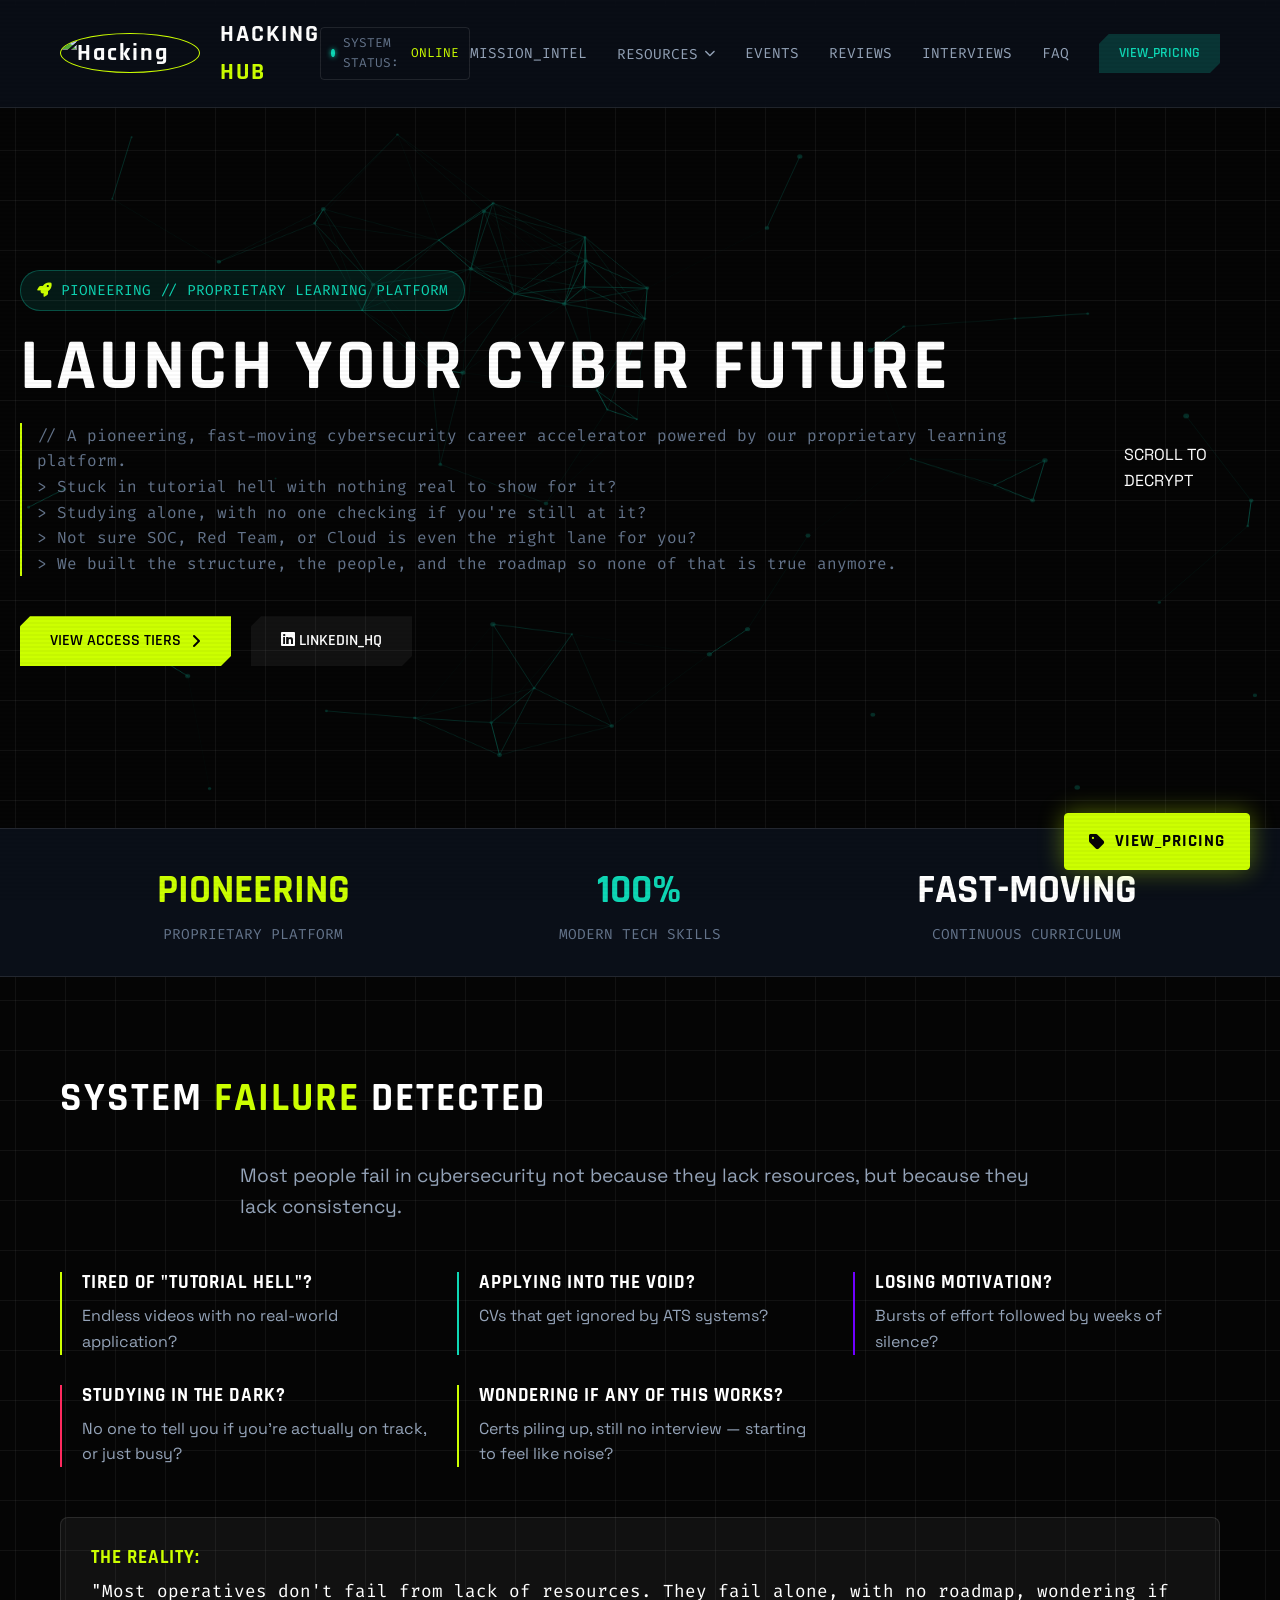
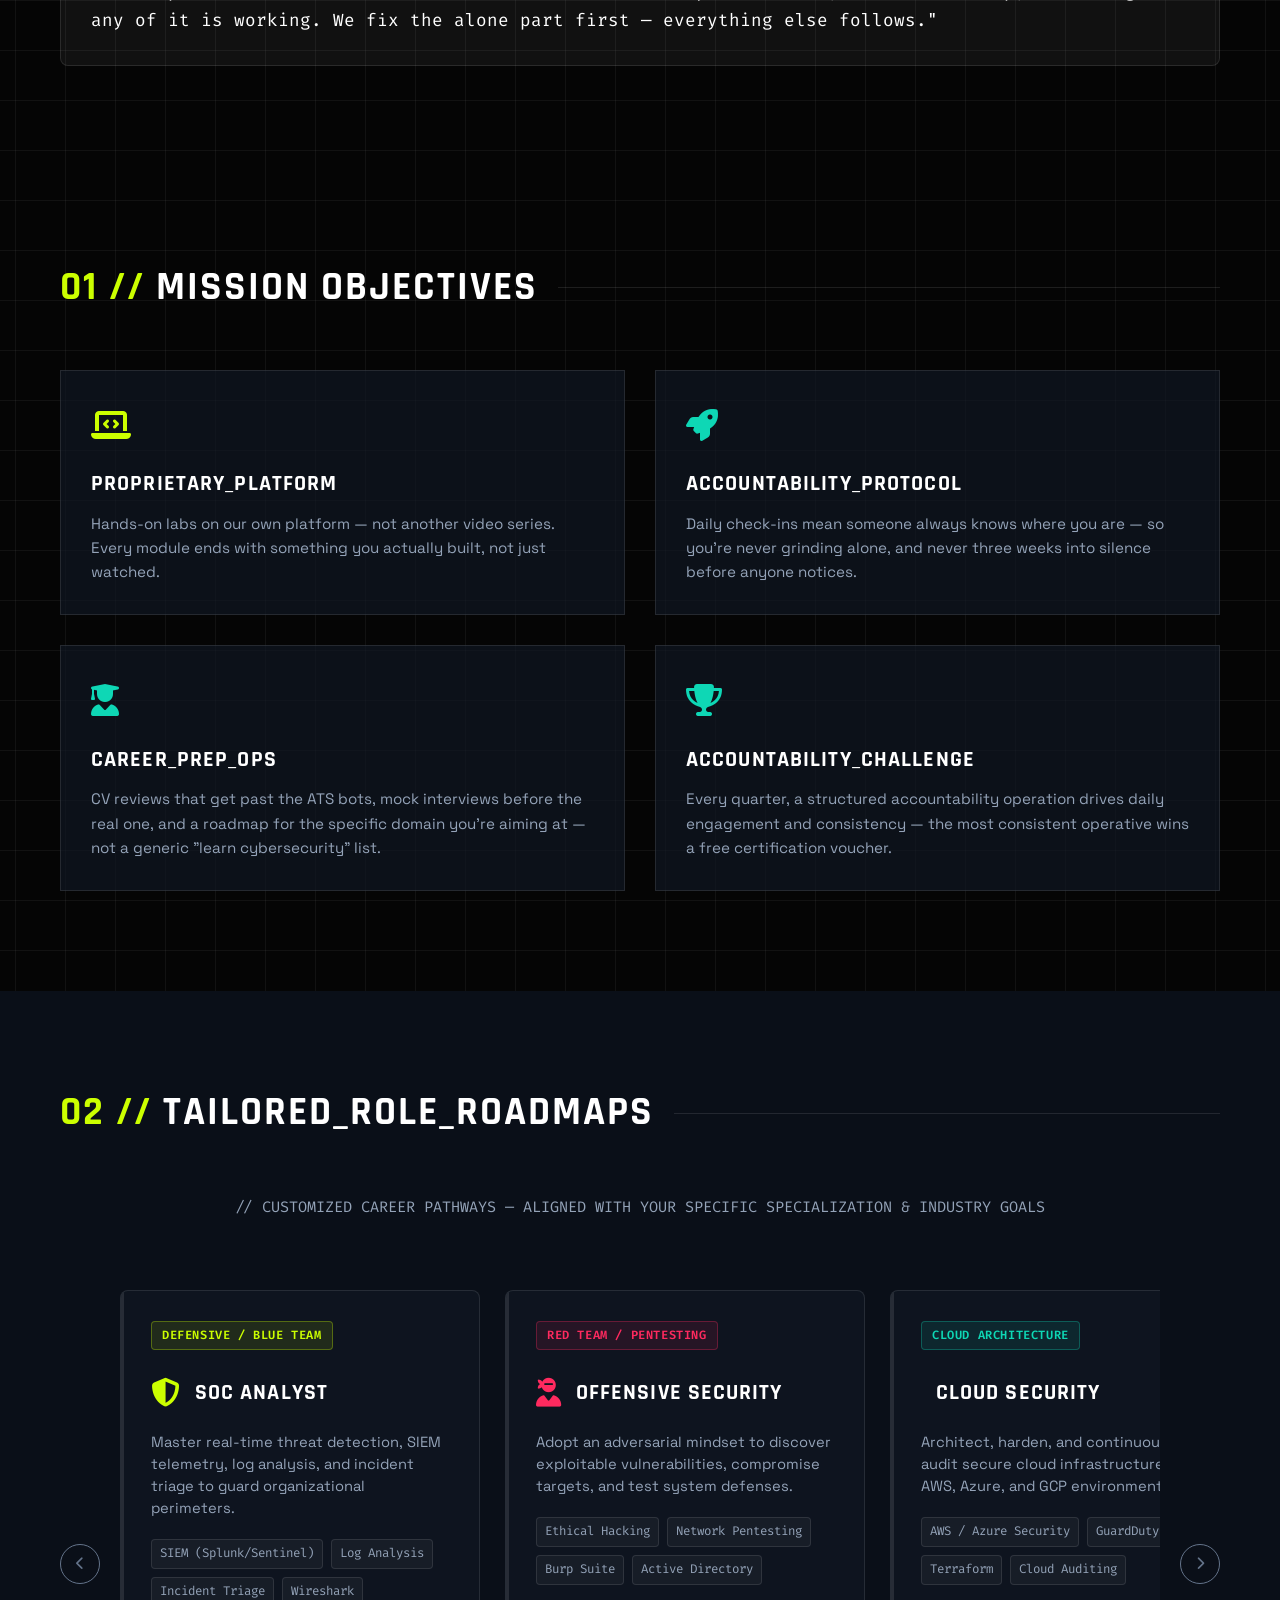
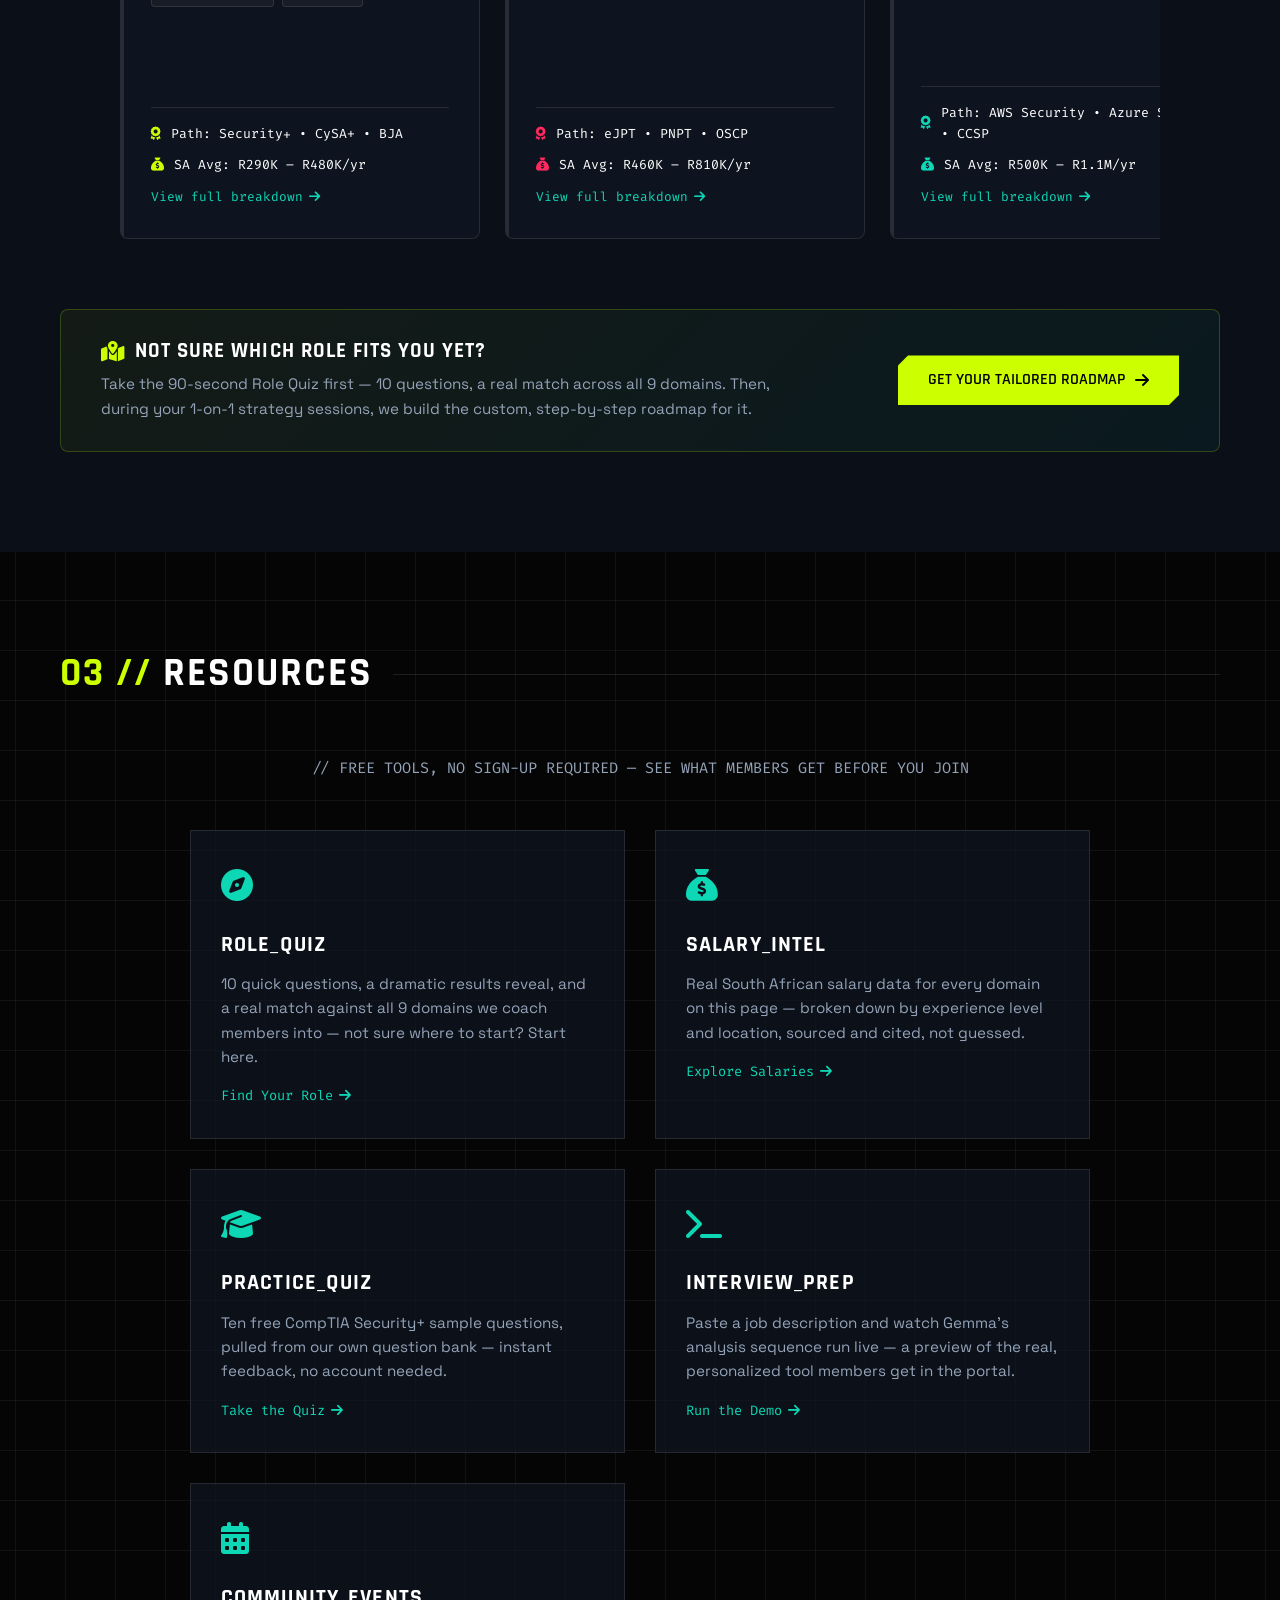
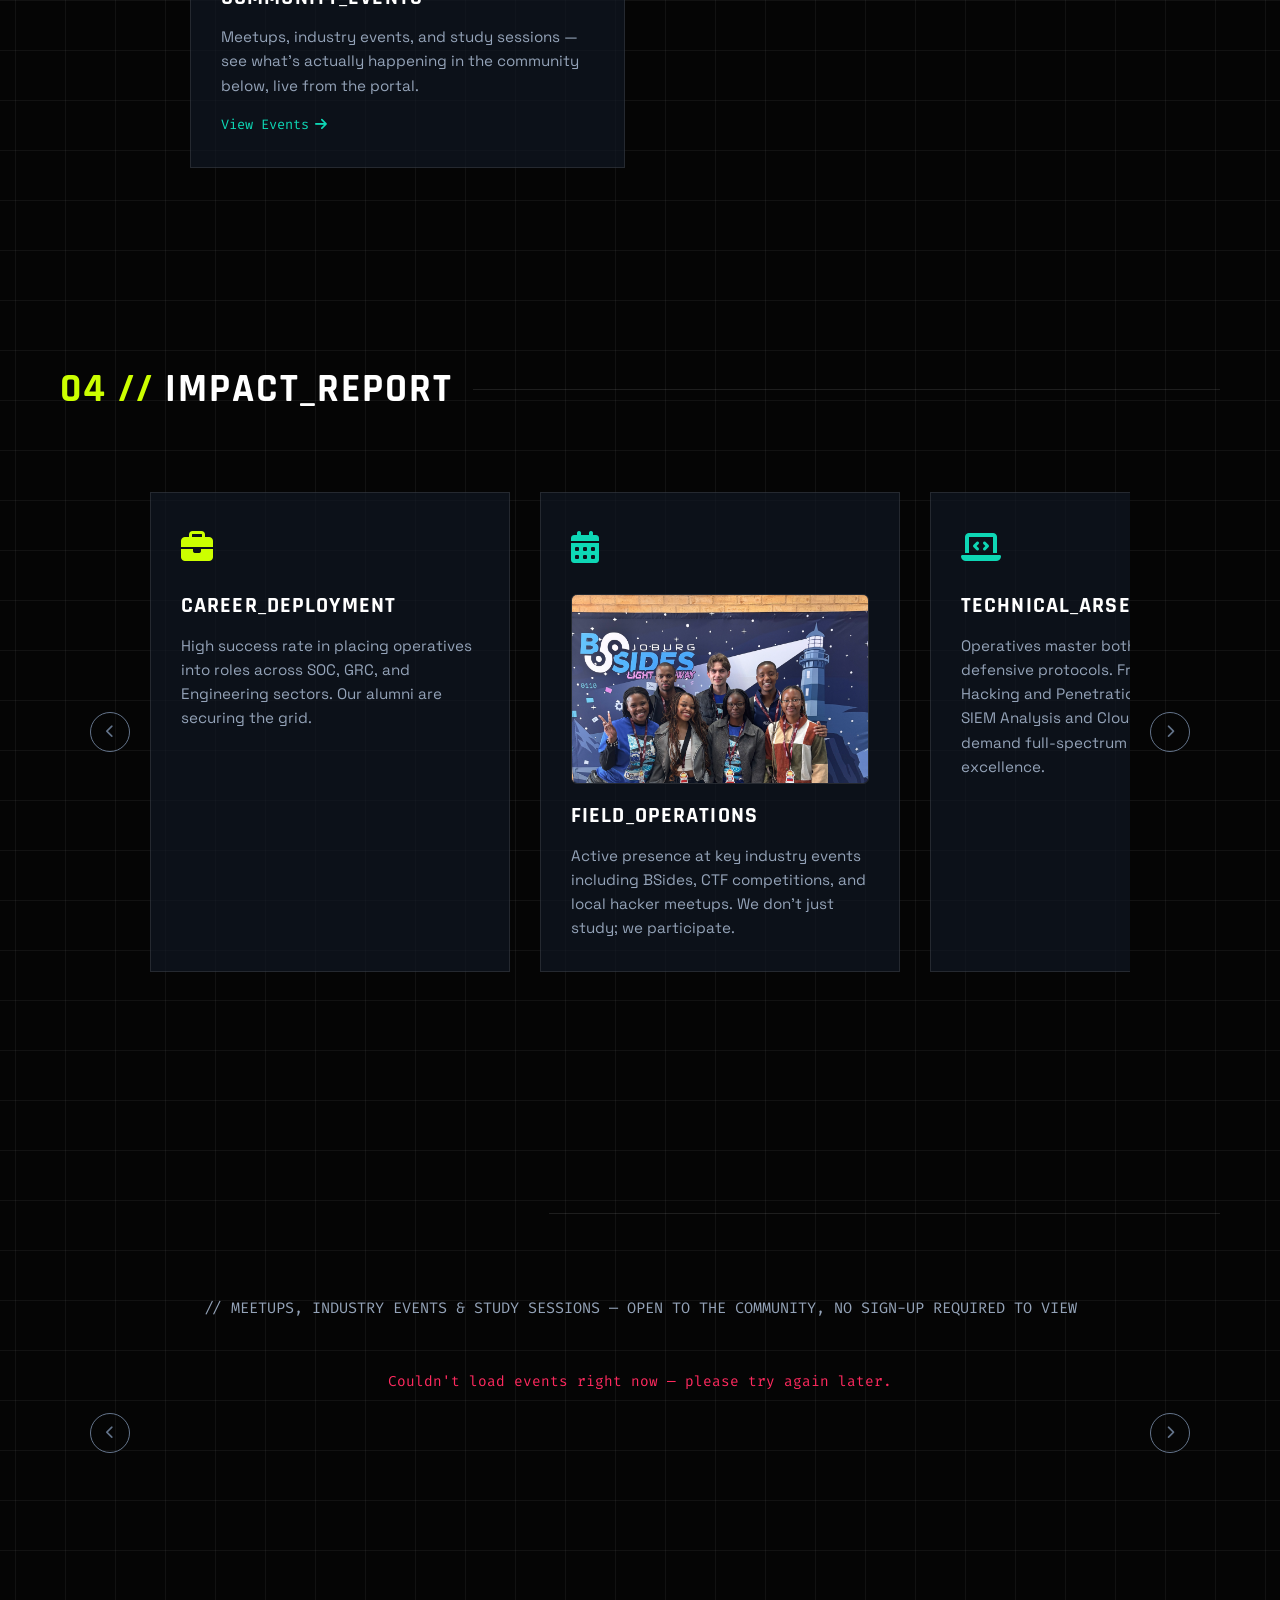
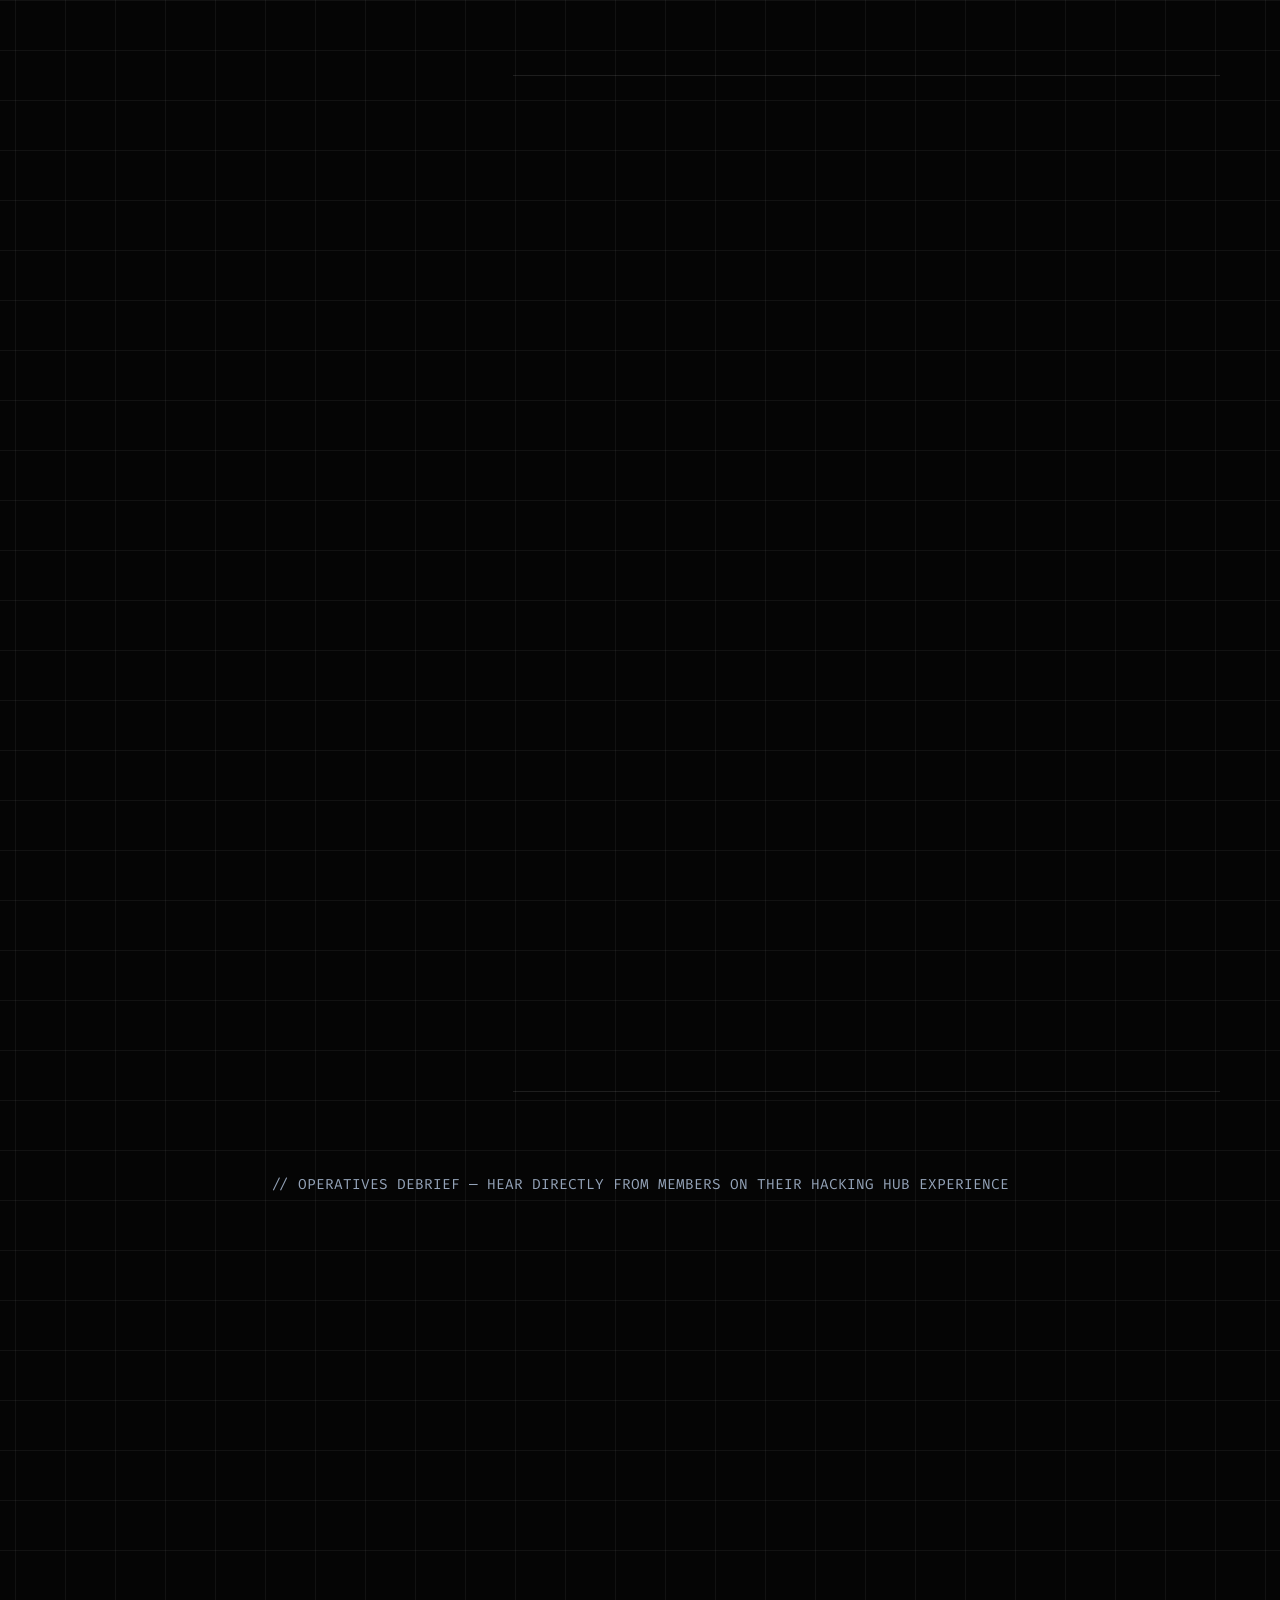
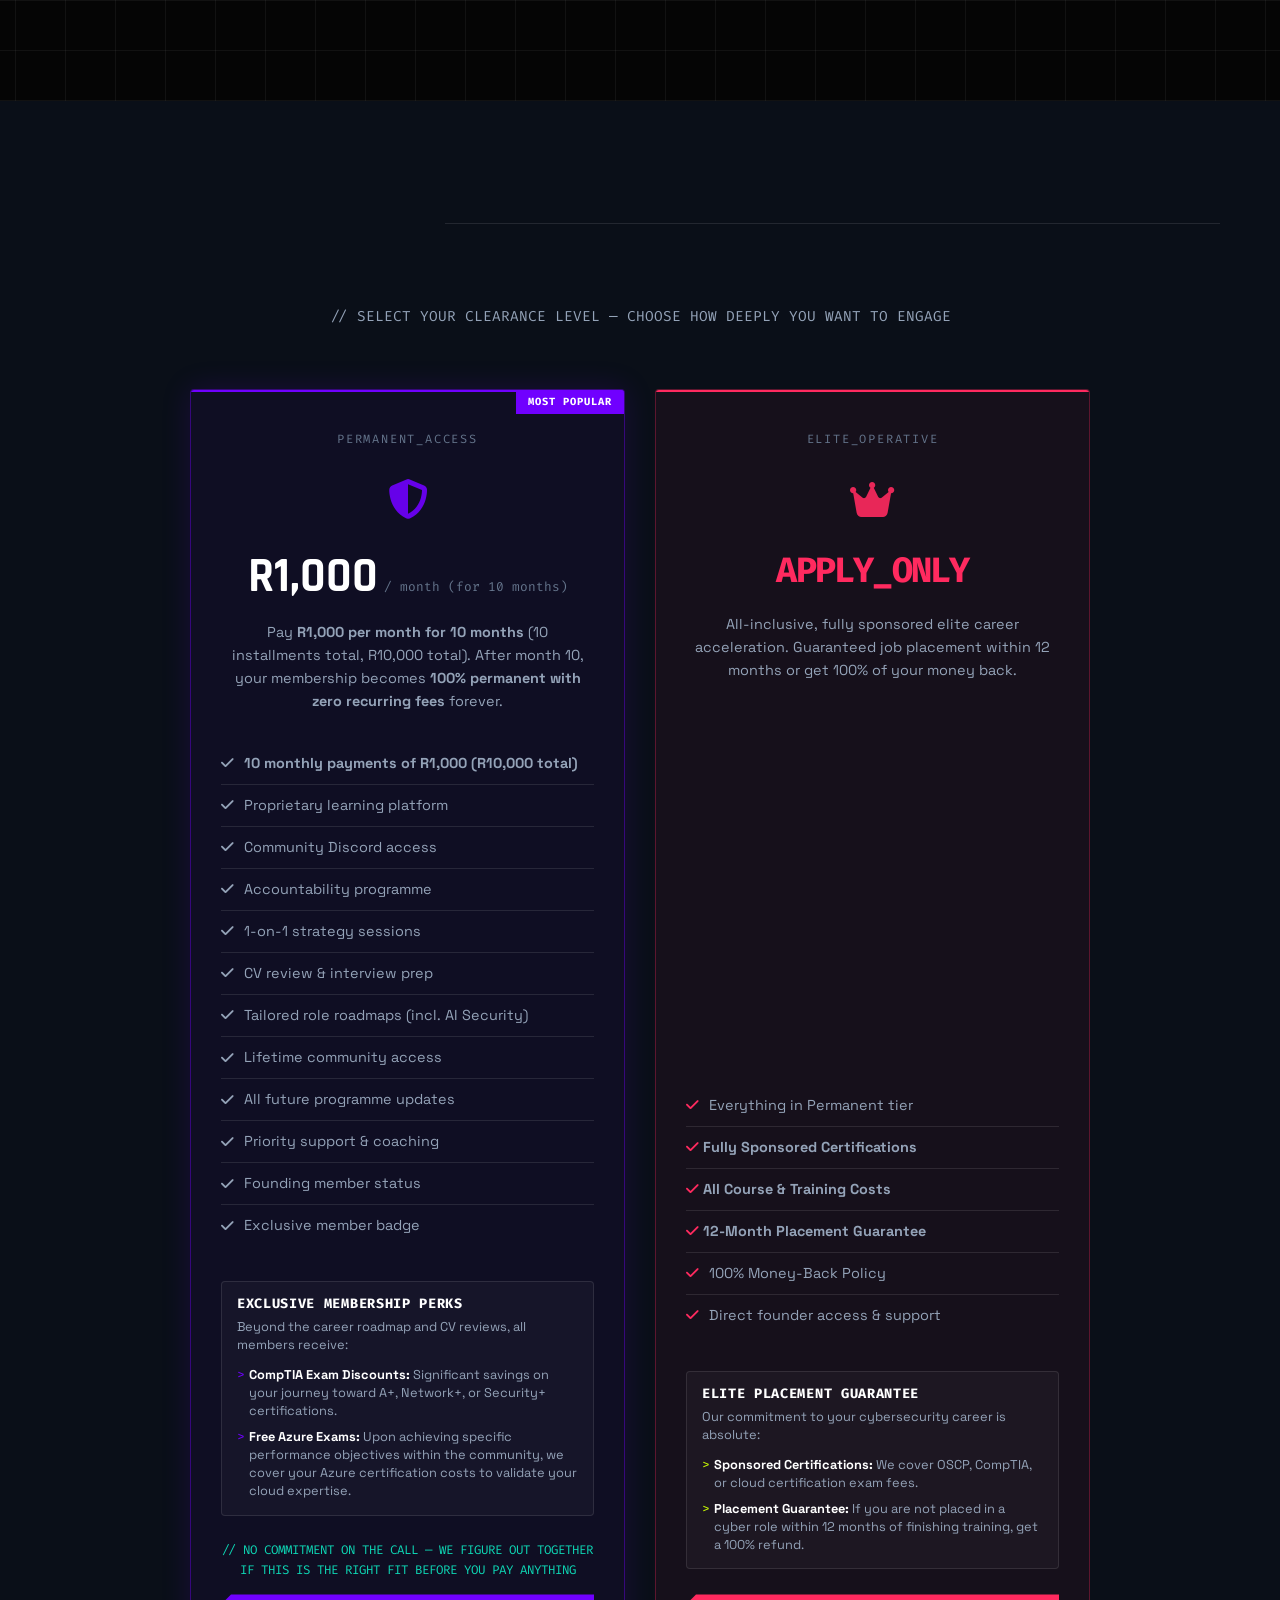
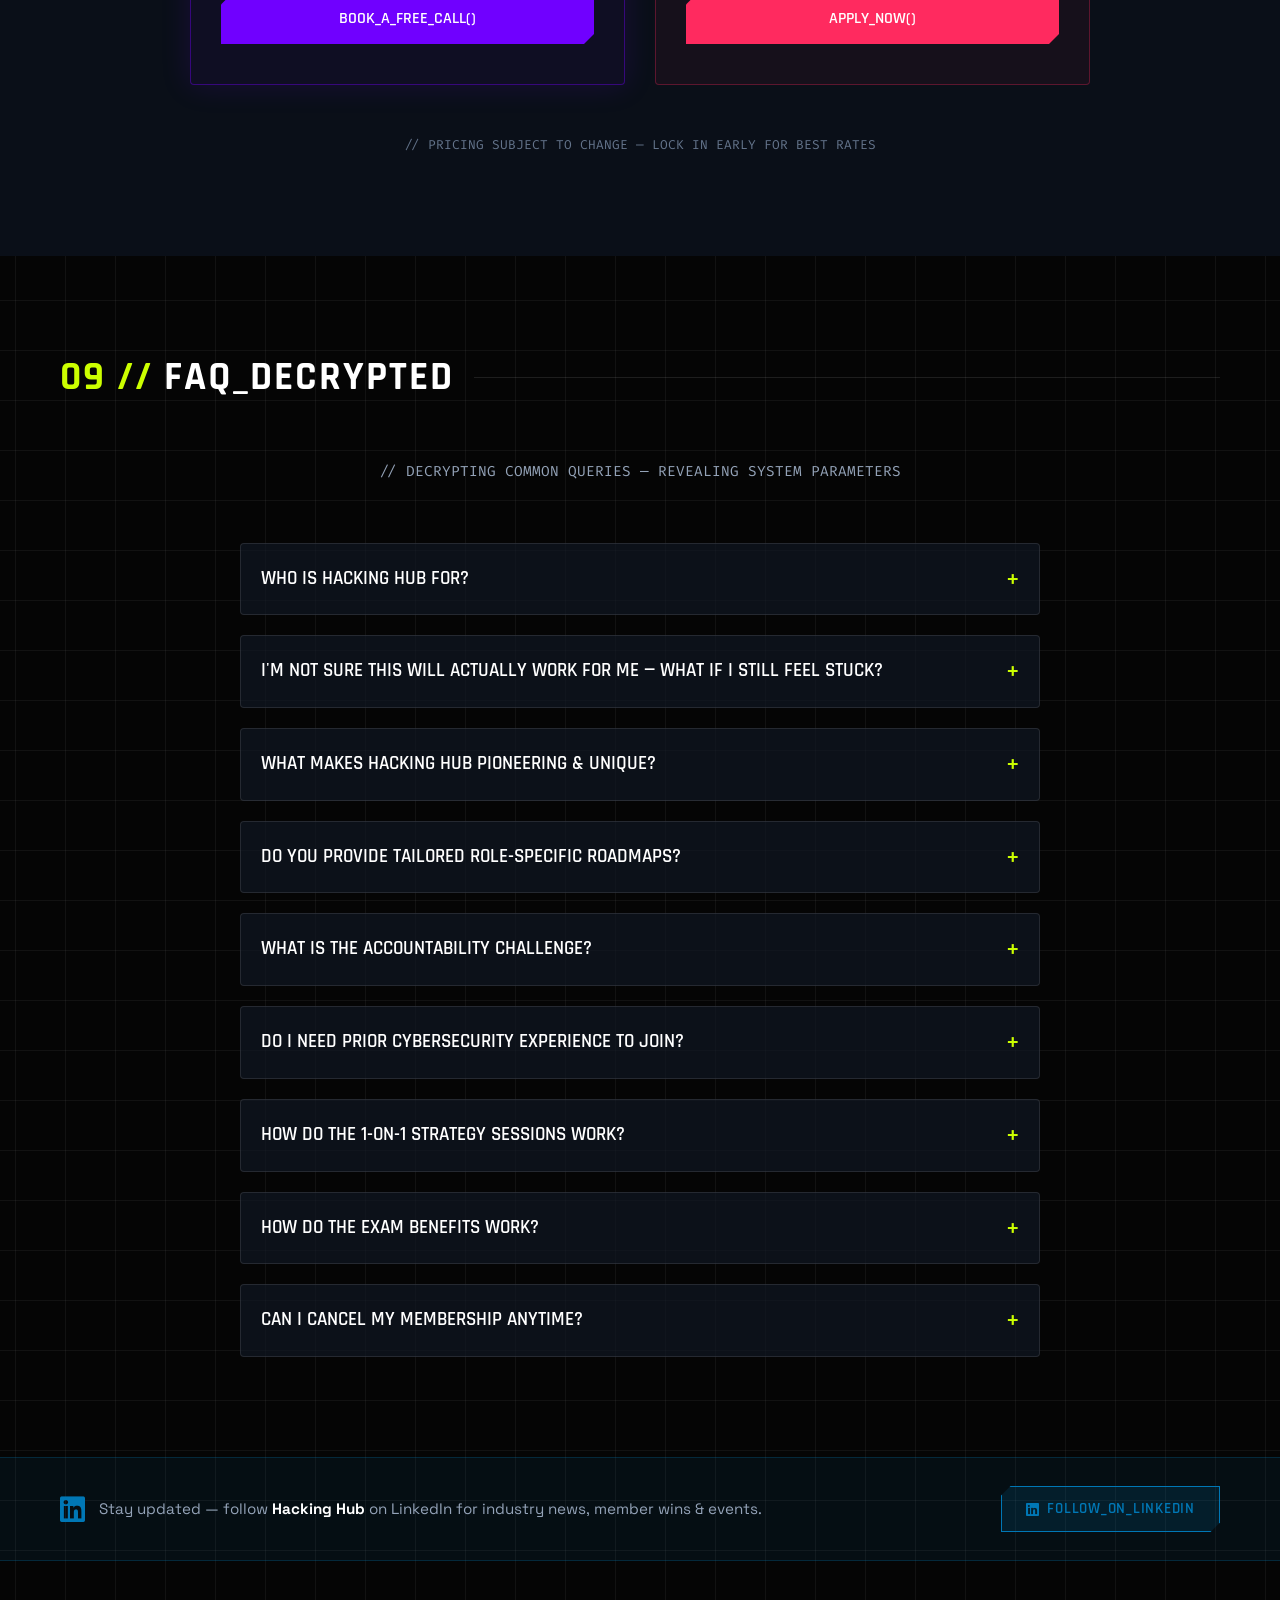
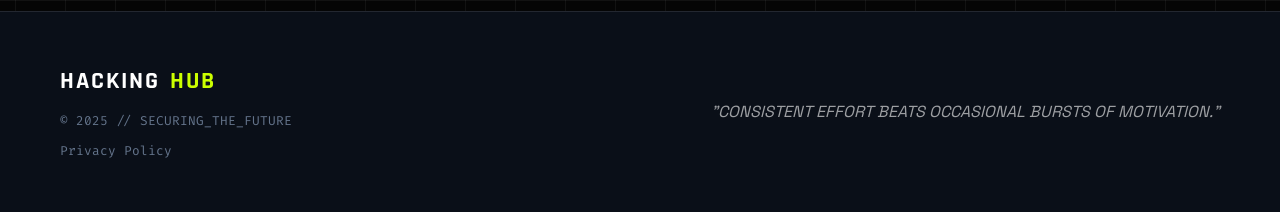
==== index.html @ a5461cf5 "fix: update calendar links to new scheduling platform" ====
<!DOCTYPE html>
<html lang="en">

<head>
    <!-- Google tag (gtag.js) -->
    <script async src="https://www.googletagmanager.com/gtag/js?id=G-WHNELJ2BH2"></script>
    <script>
        window.dataLayer = window.dataLayer || [];
        function gtag() { dataLayer.push(arguments); }
        gtag('js', new Date());

        gtag('config', 'G-WHNELJ2BH2');
    </script>
    <meta charset="UTF-8">
    <meta name="viewport" content="width=device-width, initial-scale=1.0, viewport-fit=cover">
    <title>Hacking Hub | Cyber Career Accelerator</title>

    <!-- PWA / installable app. These tags are hand-repeated per page like the
         rest of each <head> (only the nav/footer are templated). -->
    <link rel="manifest" href="/manifest.webmanifest">
    <meta name="theme-color" content="#0a0f18">
    <meta name="color-scheme" content="dark">
    <link rel="icon" type="image/png" sizes="192x192" href="/images/icon-192.png">
    <link rel="apple-touch-icon" href="/images/apple-touch-icon.png">
    <meta name="apple-mobile-web-app-capable" content="yes">
    <meta name="mobile-web-app-capable" content="yes">
    <meta name="apple-mobile-web-app-status-bar-style" content="black-translucent">
    <meta name="apple-mobile-web-app-title" content="Hacking Hub">
    <script src="pwa.js" defer></script>
    <meta name="description" content="A South African cybersecurity career accelerator — coach-built roadmaps, real salary data, hands-on prep, and a community, to help you land your first role in security.">
    <meta property="og:type" content="website">
    <meta property="og:url" content="https://hackinghub.co.za/">
    <meta property="og:title" content="Hacking Hub | Cyber Career Accelerator">
    <meta property="og:description" content="A South African cybersecurity career accelerator — coach-built roadmaps, real salary data, hands-on prep, and a community, to help you land your first role in security.">
    <meta property="og:image" content="https://hackinghub.co.za/images/hacking-hub-logo.png">
    <meta name="twitter:card" content="summary">
    <meta name="twitter:title" content="Hacking Hub | Cyber Career Accelerator">
    <meta name="twitter:description" content="A South African cybersecurity career accelerator — coach-built roadmaps, real salary data, hands-on prep, and a community, to help you land your first role in security.">
    <meta name="twitter:image" content="https://hackinghub.co.za/images/hacking-hub-logo.png">
    <link rel="stylesheet" href="styles.css">
    <!-- FontAwesome for Icons -->
    <link rel="stylesheet" href="https://cdnjs.cloudflare.com/ajax/libs/font-awesome/6.4.0/css/all.min.css">
    <!-- Google AdSense -->
    <script async src="https://pagead2.googlesyndication.com/pagead/js/adsbygoogle.js?client=ca-pub-1902501915462362"
     crossorigin="anonymous"></script>
</head>

<body>

    <!-- Navigation -->
    <nav class="cyber-nav" id="site-nav"></nav>
    <script src="partials.js"></script>
    <script>renderNav('index');</script>

    <!-- Hero Section -->
    <header class="hero">
        <canvas id="network-canvas"></canvas>
        <div class="container hero-content">
            <div class="hero-badge">
                <i class="fa-solid fa-rocket text-lime"></i> PIONEERING // PROPRIETARY LEARNING PLATFORM
            </div>
            <h1 class="glitch-text" data-text="LAUNCH YOUR CYBER FUTURE">LAUNCH YOUR <br><span class="text-lime">CYBER
                    FUTURE</span></h1>
            <p class="hero-sub">
                // A pioneering, fast-moving cybersecurity career accelerator powered by our proprietary learning platform.
                <br>
                > Stuck in tutorial hell with nothing real to show for it?
                <br>
                > Studying alone, with no one checking if you're still at it?
                <br>
                > Not sure SOC, Red Team, or Cloud is even the right lane for you?
                <br>
                > We built the structure, the people, and the roadmap so none of that is true anymore.
            </p>
            <div class="hero-actions">
                <a href="#pricing" class="btn btn-primary">
                    <span class="btn-content">VIEW ACCESS TIERS</span>
                    <i class="fa-solid fa-angle-right"></i>
                </a>
                <a href="https://www.linkedin.com/company/hacking-hub/?viewAsMember=true" class="btn btn-outline">
                    <span class="btn-content"><i class="fa-brands fa-linkedin"></i> LINKEDIN_HQ</span>
                </a>
            </div>
        </div>
        <div class="scroll-indicator">
            SCROLL TO DECRYPT
            <div class="line"></div>
        </div>
    </header>

    <!-- About / Stats Bar -->
    <div class="stats-bar">
        <div class="container stats-grid">
            <div class="stat-item">
                <div class="stat-value text-lime">PIONEERING</div>
                <div class="stat-label">PROPRIETARY PLATFORM</div>
            </div>
            <div class="stat-item">
                <div class="stat-value text-cyan">100%</div>
                <div class="stat-label">MODERN TECH SKILLS</div>
            </div>
            <div class="stat-item">
                <div class="stat-value text-purple">FAST-MOVING</div>
                <div class="stat-label">CONTINUOUS CURRICULUM</div>
            </div>
        </div>
    </div>

    </div>

    <!-- Problem/Agitation Section -->
    <section class="section">
        <div class="container text-center">
            <h2 class="section-title" style="margin-bottom: 40px;">SYSTEM <span class="text-lime">FAILURE</span>
                DETECTED</h2>
            <p style="font-size: 1.2rem; max-width: 800px; margin: 0 auto 50px; color: var(--text-secondary);">
                Most people fail in cybersecurity not because they lack resources, but because they lack <span
                    class="text-white">consistency</span>.
            </p>

            <div
                style="display: grid; grid-template-columns: repeat(auto-fit, minmax(min(100%, 300px), 1fr)); gap: 30px; margin-bottom: 50px; text-align: left;">
                <div style="border-left: 2px solid var(--cyber-lime); padding-left: 20px;">
                    <h3 class="text-white" style="font-size: 1.2rem; margin-bottom: 10px;">TIRED OF "TUTORIAL HELL"?
                    </h3>
                    <p style="color: var(--text-secondary);">Endless videos with no real-world application?</p>
                </div>
                <div style="border-left: 2px solid var(--cyber-cyan); padding-left: 20px;">
                    <h3 class="text-white" style="font-size: 1.2rem; margin-bottom: 10px;">APPLYING INTO THE VOID?</h3>
                    <p style="color: var(--text-secondary);">CVs that get ignored by ATS systems?</p>
                </div>
                <div style="border-left: 2px solid var(--cyber-purple); padding-left: 20px;">
                    <h3 class="text-white" style="font-size: 1.2rem; margin-bottom: 10px;">LOSING MOTIVATION?</h3>
                    <p style="color: var(--text-secondary);">Bursts of effort followed by weeks of silence?</p>
                </div>
                <div style="border-left: 2px solid var(--cyber-red); padding-left: 20px;">
                    <h3 class="text-white" style="font-size: 1.2rem; margin-bottom: 10px;">STUDYING IN THE DARK?</h3>
                    <p style="color: var(--text-secondary);">No one to tell you if you're actually on track, or just busy?</p>
                </div>
                <div style="border-left: 2px solid var(--cyber-lime); padding-left: 20px;">
                    <h3 class="text-white" style="font-size: 1.2rem; margin-bottom: 10px;">WONDERING IF ANY OF THIS WORKS?</h3>
                    <p style="color: var(--text-secondary);">Certs piling up, still no interview &mdash; starting to feel like noise?</p>
                </div>
            </div>

            <div
                style="border: 1px solid var(--border-color); padding: 30px; background: rgba(255, 255, 255, 0.05); border-radius: 8px; display: inline-block;">
                <h3 style="margin-bottom: 10px; color: var(--cyber-lime);">THE REALITY:</h3>
                <p style="font-size: 1.1rem; font-family: 'Fira Code', monospace; color: var(--text-primary);">"Most
                    operatives don't fail from lack of resources. They fail alone, with no roadmap, wondering if any
                    of it is working. We fix the alone part first &mdash; everything else follows."</p>
            </div>
        </div>
    </section>


    <!-- Mission Grid -->
    <section id="mission" class="section">
        <div class="container">
            <div class="section-header">
                <h2 class="section-title"><span class="text-lime">01 //</span> MISSION OBJECTIVES</h2>
                <div class="section-line"></div>
            </div>

            <div class="mission-grid">
                <!-- Card 1 -->
                <div class="cyber-card">
                    <div class="card-icon">
                        <i class="fa-solid fa-laptop-code text-lime"></i>
                    </div>
                    <h3>PROPRIETARY_PLATFORM</h3>
                    <p>Hands-on labs on our own platform &mdash; not another video series. Every module ends with something you actually built, not just watched.</p>
                </div>

                <!-- Card 2 -->
                <div class="cyber-card">
                    <div class="card-icon">
                        <i class="fa-solid fa-rocket"></i>
                    </div>
                    <h3>ACCOUNTABILITY_PROTOCOL</h3>
                    <p>Daily check-ins mean someone always knows where you are &mdash; so you're never grinding alone, and never three weeks into silence before anyone notices.</p>
                </div>

                <!-- Card 3 -->
                <div class="cyber-card">
                    <div class="card-icon">
                        <i class="fa-solid fa-user-graduate"></i>
                    </div>
                    <h3>CAREER_PREP_OPS</h3>
                    <p>CV reviews that get past the ATS bots, mock interviews before the real one, and a roadmap for the specific domain you're aiming at &mdash; not a generic "learn cybersecurity" list.</p>
                </div>

                <!-- Card 4 -->
                <div class="cyber-card">
                    <div class="card-icon">
                        <i class="fa-solid fa-trophy"></i>
                    </div>
                    <h3>ACCOUNTABILITY_CHALLENGE</h3>
                    <p>Every quarter, a structured accountability operation drives daily engagement and consistency — the most consistent operative wins a free certification voucher.</p>
                </div>
            </div>
        </div>
    </section>

    <!-- Tailored Role Roadmaps Section -->
    <section id="roadmaps" class="section section-dark">
        <div class="container">
            <div class="section-header">
                <h2 class="section-title"><span class="text-lime">02 //</span> TAILORED_ROLE_ROADMAPS</h2>
                <div class="section-line"></div>
            </div>

            <p style="color: var(--text-secondary); font-family: 'Fira Code', monospace; font-size: 0.95rem; margin-bottom: 50px; text-align: center;">
                // CUSTOMIZED CAREER PATHWAYS — ALIGNED WITH YOUR SPECIFIC SPECIALIZATION &amp; INDUSTRY GOALS
            </p>

            <div class="roadmap-carousel-wrapper">
                <button class="carousel-btn prev-btn" id="prev-roadmap"><i class="fa-solid fa-chevron-left"></i></button>

                <div class="roadmap-carousel" id="roadmap-carousel">
                    <!-- 1. SOC Analyst -->
                    <div class="roadmap-card hover-glow">
                        <div class="roadmap-badge badge-lime">DEFENSIVE / BLUE TEAM</div>
                        <div class="roadmap-header">
                            <div class="roadmap-icon text-lime"><i class="fa-solid fa-shield-halved"></i></div>
                            <h3 class="roadmap-title">SOC ANALYST</h3>
                        </div>
                        <p class="roadmap-desc">Master real-time threat detection, SIEM telemetry, log analysis, and incident triage to guard organizational perimeters.</p>
                        <div class="roadmap-tags">
                            <span class="tag">SIEM (Splunk/Sentinel)</span>
                            <span class="tag">Log Analysis</span>
                            <span class="tag">Incident Triage</span>
                            <span class="tag">Wireshark</span>
                        </div>
                        <div class="roadmap-cert">
                            <i class="fa-solid fa-award text-lime"></i> <span>Path: Security+ &bull; CySA+ &bull; BJA</span>
                        </div>
                        <div class="roadmap-salary">
                            <i class="fa-solid fa-sack-dollar text-lime"></i> <span>SA Avg: R290K &ndash; R480K/yr</span>
                        </div>
                        <a href="salaries.html?role=soc-analyst" class="roadmap-salary-link">View full breakdown <i class="fa-solid fa-arrow-right"></i></a>
                    </div>

                    <!-- 2. Offensive Security -->
                    <div class="roadmap-card hover-glow">
                        <div class="roadmap-badge badge-red">RED TEAM / PENTESTING</div>
                        <div class="roadmap-header">
                            <div class="roadmap-icon text-red"><i class="fa-solid fa-user-ninja"></i></div>
                            <h3 class="roadmap-title">OFFENSIVE SECURITY</h3>
                        </div>
                        <p class="roadmap-desc">Adopt an adversarial mindset to discover exploitable vulnerabilities, compromise targets, and test system defenses.</p>
                        <div class="roadmap-tags">
                            <span class="tag">Ethical Hacking</span>
                            <span class="tag">Network Pentesting</span>
                            <span class="tag">Burp Suite</span>
                            <span class="tag">Active Directory</span>
                        </div>
                        <div class="roadmap-cert">
                            <i class="fa-solid fa-award text-red"></i> <span>Path: eJPT &bull; PNPT &bull; OSCP</span>
                        </div>
                        <div class="roadmap-salary">
                            <i class="fa-solid fa-sack-dollar text-red"></i> <span>SA Avg: R460K &ndash; R810K/yr</span>
                        </div>
                        <a href="salaries.html?role=offensive-security" class="roadmap-salary-link">View full breakdown <i class="fa-solid fa-arrow-right"></i></a>
                    </div>

                    <!-- 3. Cloud Security -->
                    <div class="roadmap-card hover-glow">
                        <div class="roadmap-badge badge-cyan">CLOUD ARCHITECTURE</div>
                        <div class="roadmap-header">
                            <div class="roadmap-icon text-cyan"><i class="fa-solid fa-cloud-shield"></i></div>
                            <h3 class="roadmap-title">CLOUD SECURITY</h3>
                        </div>
                        <p class="roadmap-desc">Architect, harden, and continuously audit secure cloud infrastructure across AWS, Azure, and GCP environments.</p>
                        <div class="roadmap-tags">
                            <span class="tag">AWS / Azure Security</span>
                            <span class="tag">GuardDuty</span>
                            <span class="tag">Terraform</span>
                            <span class="tag">Cloud Auditing</span>
                        </div>
                        <div class="roadmap-cert">
                            <i class="fa-solid fa-award text-cyan"></i> <span>Path: AWS Security &bull; Azure SC-100 &bull; CCSP</span>
                        </div>
                        <div class="roadmap-salary">
                            <i class="fa-solid fa-sack-dollar text-cyan"></i> <span>SA Avg: R500K &ndash; R1.1M/yr</span>
                        </div>
                        <a href="salaries.html?role=cloud-security" class="roadmap-salary-link">View full breakdown <i class="fa-solid fa-arrow-right"></i></a>
                    </div>

                    <!-- 4. DevSecOps -->
                    <div class="roadmap-card hover-glow">
                        <div class="roadmap-badge badge-lime">SECURITY AUTOMATION</div>
                        <div class="roadmap-header">
                            <div class="roadmap-icon text-lime"><i class="fa-solid fa-code-branch"></i></div>
                            <h3 class="roadmap-title">DEVSECOPS</h3>
                        </div>
                        <p class="roadmap-desc">Integrate automated security checks into CI/CD pipelines, container registries, and Infrastructure as Code.</p>
                        <div class="roadmap-tags">
                            <span class="tag">SAST / DAST Pipelines</span>
                            <span class="tag">Kubernetes Security</span>
                            <span class="tag">Docker</span>
                            <span class="tag">Trivy &amp; Vault</span>
                        </div>
                        <div class="roadmap-cert">
                            <i class="fa-solid fa-award text-lime"></i> <span>Path: CDP &bull; CKS &bull; AWS DevOps</span>
                        </div>
                        <div class="roadmap-salary">
                            <i class="fa-solid fa-sack-dollar text-lime"></i> <span>SA Avg: R630K &ndash; R1.1M/yr</span>
                        </div>
                        <a href="salaries.html?role=devsecops" class="roadmap-salary-link">View full breakdown <i class="fa-solid fa-arrow-right"></i></a>
                    </div>

                    <!-- 5. Digital Forensics -->
                    <div class="roadmap-card hover-glow">
                        <div class="roadmap-badge badge-purple">INCIDENT RESPONSE</div>
                        <div class="roadmap-header">
                            <div class="roadmap-icon text-purple"><i class="fa-solid fa-fingerprint"></i></div>
                            <h3 class="roadmap-title">DIGITAL FORENSICS (DFIR)</h3>
                        </div>
                        <p class="roadmap-desc">Uncover evidence, analyze volatile memory &amp; disk images, trace cyber crime artifacts, and contain critical breaches.</p>
                        <div class="roadmap-tags">
                            <span class="tag">Memory Forensics</span>
                            <span class="tag">Volatility</span>
                            <span class="tag">Disk Artifacts</span>
                            <span class="tag">Incident Handling</span>
                        </div>
                        <div class="roadmap-cert">
                            <i class="fa-solid fa-award text-purple"></i> <span>Path: GCFE &bull; GCFA &bull; eCDFP</span>
                        </div>
                        <div class="roadmap-salary">
                            <i class="fa-solid fa-sack-dollar text-purple"></i> <span>SA Avg: R500K &ndash; R790K/yr</span>
                        </div>
                        <a href="salaries.html?role=digital-forensics" class="roadmap-salary-link">View full breakdown <i class="fa-solid fa-arrow-right"></i></a>
                    </div>

                    <!-- 6. Application Security -->
                    <div class="roadmap-card hover-glow">
                        <div class="roadmap-badge badge-cyan">SECURE SOFTWARE</div>
                        <div class="roadmap-header">
                            <div class="roadmap-icon text-cyan"><i class="fa-solid fa-bug-slash"></i></div>
                            <h3 class="roadmap-title">APPLICATION SECURITY</h3>
                        </div>
                        <p class="roadmap-desc">Perform security code reviews, assess APIs for logic flaws, and eliminate OWASP vulnerabilities before deployment.</p>
                        <div class="roadmap-tags">
                            <span class="tag">OWASP Top 10</span>
                            <span class="tag">Code Audit</span>
                            <span class="tag">API Pentesting</span>
                            <span class="tag">Threat Modeling</span>
                        </div>
                        <div class="roadmap-cert">
                            <i class="fa-solid fa-award text-cyan"></i> <span>Path: OSWE &bull; eWPTX &bull; CASE</span>
                        </div>
                        <div class="roadmap-salary">
                            <i class="fa-solid fa-sack-dollar text-cyan"></i> <span>SA Avg: R420K &ndash; R740K/yr</span>
                        </div>
                        <a href="salaries.html?role=application-security" class="roadmap-salary-link">View full breakdown <i class="fa-solid fa-arrow-right"></i></a>
                    </div>

                    <!-- 7. IAM (Identity & Access Management) -->
                    <div class="roadmap-card hover-glow">
                        <div class="roadmap-badge badge-purple">IDENTITY &amp; ZERO TRUST</div>
                        <div class="roadmap-header">
                            <div class="roadmap-icon text-purple"><i class="fa-solid fa-id-card-clip"></i></div>
                            <h3 class="roadmap-title">IAM (IDENTITY &amp; ACCESS)</h3>
                        </div>
                        <p class="roadmap-desc">Engineer robust authentication structures, Privileged Access Management (PAM), and SSO following Zero Trust principles.</p>
                        <div class="roadmap-tags">
                            <span class="tag">Entra ID / AD</span>
                            <span class="tag">PAM (CyberArk)</span>
                            <span class="tag">OAuth 2.0 / SAML</span>
                            <span class="tag">Zero Trust</span>
                        </div>
                        <div class="roadmap-cert">
                            <i class="fa-solid fa-award text-purple"></i> <span>Path: SC-300 &bull; Identity Architect &bull; CIMP</span>
                        </div>
                        <div class="roadmap-salary">
                            <i class="fa-solid fa-sack-dollar text-purple"></i> <span>SA Avg: R470K &ndash; R780K/yr</span>
                        </div>
                        <a href="salaries.html?role=iam" class="roadmap-salary-link">View full breakdown <i class="fa-solid fa-arrow-right"></i></a>
                    </div>

                    <!-- 8. AI Security Engineer -->
                    <div class="roadmap-card hover-glow">
                        <div class="roadmap-badge badge-lime">PIONEERING / AI SECURITY</div>
                        <div class="roadmap-header">
                            <div class="roadmap-icon text-lime"><i class="fa-solid fa-brain"></i></div>
                            <h3 class="roadmap-title">AI SECURITY ENGINEER</h3>
                        </div>
                        <p class="roadmap-desc">Pioneer LLM vulnerability assessments, AI red teaming, prompt injection defense, model alignment, and secure AI pipeline architecture.</p>
                        <div class="roadmap-tags">
                            <span class="tag">OWASP LLM Top 10</span>
                            <span class="tag">AI Red Teaming</span>
                            <span class="tag">Prompt Injection Defense</span>
                            <span class="tag">Model Hardening</span>
                        </div>
                        <div class="roadmap-cert">
                            <i class="fa-solid fa-award text-lime"></i> <span>Path: CAPE &bull; AI Security Specialist &bull; CAIP</span>
                        </div>
                        <div class="roadmap-salary">
                            <i class="fa-solid fa-sack-dollar text-lime"></i> <span>SA Avg: R500K+ (emerging specialization)</span>
                        </div>
                        <a href="salaries.html?role=ai-security" class="roadmap-salary-link">View full breakdown <i class="fa-solid fa-arrow-right"></i></a>
                    </div>

                    <!-- 9. GRC -->
                    <div class="roadmap-card hover-glow">
                        <div class="roadmap-badge badge-purple">GOVERNANCE / COMPLIANCE</div>
                        <div class="roadmap-header">
                            <div class="roadmap-icon text-purple"><i class="fa-solid fa-scale-balanced"></i></div>
                            <h3 class="roadmap-title">GRC (GOVERNANCE, RISK &amp; COMPLIANCE)</h3>
                        </div>
                        <p class="roadmap-desc">Shape security policy, run risk assessments, and keep organizations audit-ready against frameworks like ISO 27001, NIST, and POPIA &mdash; turning security from ad-hoc firefighting into governed, provable practice.</p>
                        <div class="roadmap-tags">
                            <span class="tag">ISO 27001</span>
                            <span class="tag">POPIA</span>
                            <span class="tag">Risk Assessments</span>
                            <span class="tag">Compliance Audits</span>
                        </div>
                        <div class="roadmap-cert">
                            <i class="fa-solid fa-award text-purple"></i> <span>Path: ISO 27001 LA &bull; CRISC &bull; CISA</span>
                        </div>
                        <div class="roadmap-salary">
                            <i class="fa-solid fa-sack-dollar text-purple"></i> <span>SA Avg: R390K &ndash; R680K/yr</span>
                        </div>
                        <a href="salaries.html?role=grc" class="roadmap-salary-link">View full breakdown <i class="fa-solid fa-arrow-right"></i></a>
                    </div>
                </div>

                <button class="carousel-btn next-btn" id="next-roadmap"><i class="fa-solid fa-chevron-right"></i></button>
            </div>

            <div class="roadmap-banner">
                <div class="roadmap-banner-content">
                    <h3><i class="fa-solid fa-map-location-dot text-lime"></i> NOT SURE WHICH ROLE FITS YOU YET?</h3>
                    <p>Take the 90-second Role Quiz first — 10 questions, a real match across all 9 domains. Then, during your 1-on-1 strategy sessions, we build the custom, step-by-step roadmap for it.</p>
                </div>
                <a href="role-quiz.html" class="btn btn-primary">
                    <span class="btn-content">GET YOUR TAILORED ROADMAP</span>
                    <i class="fa-solid fa-arrow-right"></i>
                </a>
            </div>
        </div>
    </section>

    <!-- Resources Section -->
    <section id="resources" class="section">
        <div class="container">
            <div class="section-header">
                <h2 class="section-title"><span class="text-lime">03 //</span> RESOURCES</h2>
                <div class="section-line"></div>
            </div>

            <p style="color: var(--text-secondary); font-family: 'Fira Code', monospace; font-size: 0.95rem; margin-bottom: 50px; text-align: center;">
                // FREE TOOLS, NO SIGN-UP REQUIRED &mdash; SEE WHAT MEMBERS GET BEFORE YOU JOIN
            </p>

            <div class="resources-grid">
                <div class="cyber-card hover-glow">
                    <div class="card-icon">
                        <i class="fa-solid fa-compass"></i>
                    </div>
                    <h3>ROLE_QUIZ</h3>
                    <p>10 quick questions, a dramatic results reveal, and a real match against all 9 domains we coach members into &mdash; not sure where to start? Start here.</p>
                    <a href="role-quiz.html" class="resource-card-link">Find Your Role <i class="fa-solid fa-arrow-right"></i></a>
                </div>

                <div class="cyber-card hover-glow">
                    <div class="card-icon">
                        <i class="fa-solid fa-sack-dollar"></i>
                    </div>
                    <h3>SALARY_INTEL</h3>
                    <p>Real South African salary data for every domain on this page &mdash; broken down by experience level and location, sourced and cited, not guessed.</p>
                    <a href="salaries.html" class="resource-card-link">Explore Salaries <i class="fa-solid fa-arrow-right"></i></a>
                </div>

                <div class="cyber-card hover-glow">
                    <div class="card-icon">
                        <i class="fa-solid fa-graduation-cap"></i>
                    </div>
                    <h3>PRACTICE_QUIZ</h3>
                    <p>Ten free CompTIA Security+ sample questions, pulled from our own question bank &mdash; instant feedback, no account needed.</p>
                    <a href="quiz.html" class="resource-card-link">Take the Quiz <i class="fa-solid fa-arrow-right"></i></a>
                </div>

                <div class="cyber-card hover-glow">
                    <div class="card-icon">
                        <i class="fa-solid fa-terminal"></i>
                    </div>
                    <h3>INTERVIEW_PREP</h3>
                    <p>Paste a job description and watch Gemma's analysis sequence run live &mdash; a preview of the real, personalized tool members get in the portal.</p>
                    <a href="interview-prep.html" class="resource-card-link">Run the Demo <i class="fa-solid fa-arrow-right"></i></a>
                </div>

                <div class="cyber-card hover-glow">
                    <div class="card-icon">
                        <i class="fa-solid fa-calendar-days"></i>
                    </div>
                    <h3>COMMUNITY_EVENTS</h3>
                    <p>Meetups, industry events, and study sessions &mdash; see what's actually happening in the community below, live from the portal.</p>
                    <a href="#events" class="resource-card-link">View Events <i class="fa-solid fa-arrow-right"></i></a>
                </div>
            </div>
        </div>
    </section>

    <!-- Impact Section -->
    <section id="impact" class="section">
        <div class="container">
            <div class="section-header">
                <h2 class="section-title"><span class="text-lime">04 //</span> IMPACT_REPORT</h2>
                <div class="section-line"></div>
            </div>

            <div class="impact-carousel-wrapper">
                <button class="carousel-btn prev-btn" id="prev-impact"><i class="fa-solid fa-chevron-left"></i></button>

                <div class="impact-carousel" id="impact-carousel">
                    <!-- Impact Card 1 -->
                    <div class="cyber-card impact-card hover-glow">
                        <div class="card-icon">
                            <i class="fa-solid fa-briefcase text-lime"></i>
                        </div>
                        <h3>CAREER_DEPLOYMENT</h3>
                        <p>High success rate in placing operatives into roles across SOC, GRC, and Engineering sectors. Our
                            alumni are securing the grid.</p>
                    </div>

                    <!-- Impact Card 2 -->
                    <div class="cyber-card impact-card hover-glow">
                        <div class="card-icon">
                            <i class="fa-solid fa-calendar-days text-cyan"></i>
                        </div>
                        <img src="images/hh-bsides-jhb.jpg" alt="Hacking Hub Team at BSides Joburg" class="card-img">
                        <h3>FIELD_OPERATIONS</h3>
                        <p>Active presence at key industry events including BSides, CTF competitions, and local hacker
                            meetups. We don't just study; we participate.</p>
                    </div>

                    <!-- Impact Card 3 -->
                    <div class="cyber-card impact-card hover-glow">
                        <div class="card-icon">
                            <i class="fa-solid fa-laptop-code text-purple"></i>
                        </div>
                        <h3>TECHNICAL_ARSENAL</h3>
                        <p>Operatives master both offensive and defensive protocols. From Ethical Hacking and Penetration
                            Testing to SIEM Analysis and Cloud Security, we demand full-spectrum technical excellence.</p>
                    </div>

                    <!-- Impact Card 4 -->
                    <div class="cyber-card impact-card hover-glow">
                        <div class="card-icon">
                            <i class="fa-solid fa-microphone-lines text-lime"></i>
                        </div>
                        <h3>COMMAND_PRESENCE</h3>
                        <p>Weekly mandatory technical presentations forge the communication confidence needed for
                            high-pressure security environments.</p>
                    </div>
                </div>

                <button class="carousel-btn next-btn" id="next-impact"><i class="fa-solid fa-chevron-right"></i></button>
            </div>
        </div>
    </section>

    <!-- Community Events Section -->
    <section id="events" class="section">
        <div class="container">
            <div class="section-header">
                <h2 class="section-title"><span class="text-lime">05 //</span> COMMUNITY_EVENTS</h2>
                <div class="section-line"></div>
            </div>

            <p style="color: var(--text-secondary); font-family: 'Fira Code', monospace; font-size: 0.95rem; margin-bottom: 50px; text-align: center;">
                // MEETUPS, INDUSTRY EVENTS &amp; STUDY SESSIONS &mdash; OPEN TO THE COMMUNITY, NO SIGN-UP REQUIRED TO VIEW
            </p>

            <p id="events-status" class="events-status">Loading upcoming events&hellip;</p>
            <div class="events-carousel-wrapper" id="events-carousel-wrapper" hidden>
                <button class="carousel-btn prev-btn" id="prev-event"><i class="fa-solid fa-chevron-left"></i></button>

                <div class="events-carousel" id="events-carousel"></div>

                <button class="carousel-btn next-btn" id="next-event"><i class="fa-solid fa-chevron-right"></i></button>
            </div>
        </div>
    </section>

    <!-- Member Reviews Section -->
    <section id="reviews" class="section">
        <div class="container">
            <div class="section-header">
                <h2 class="section-title"><span class="text-lime">06 //</span> MEMBER_REVIEWS</h2>
                <div class="section-line"></div>
            </div>

            <div class="reviews-carousel-wrapper">
                <button class="carousel-btn prev-btn" id="prev-review"><i class="fa-solid fa-chevron-left"></i></button>

                <div class="reviews-carousel" id="reviews-carousel">
                    <!-- Review Card: Thando Twala -->
                    <div class="review-card hover-glow">
                        <img src="images/thando-twala-headshot.png" alt="Thando Twala" class="review-avatar">
                        <div class="review-content">
                            <h3>THANDO TWALA</h3>
                            <p class="role text-cyan">Cybersecurity Analyst</p>
                            <p class="review-text">"Ever since joining Hacking Hub, I've seen major improvements in my understanding of cybersecurity. My career journey is clearer now, aligned with a precise roadmap. Engaging with like-minded peers who share deep technical knowledge has been instrumental in helping me secure a new role."</p>
                            <a href="https://www.linkedin.com/in/thando-twala-880881250/" class="linkedin-btn" target="_blank" rel="noopener noreferrer"><i class="fa-brands fa-linkedin"></i> ESTABLISH_CONNECTION</a>
                        </div>
                    </div>

                    <!-- Review Card: Thato -->
                    <div class="review-card hover-glow">
                        <img src="images/thato-headshot.png" alt="Thato" class="review-avatar">
                        <div class="review-content">
                            <h3>THATO</h3>
                            <p class="role text-purple">Cybersecurity Intern</p>
                            <p class="review-text">"I joined Hacking Hub and immediately locked in. Between diving into labs, working on projects, presenting, and hitting deadlines, the peer support kept me going. Right after graduating, I landed the internship I'd been hoping for! The 1-on-1 interview prep was key in helping me secure the role."</p>
                            <a href="https://www.linkedin.com/in/thato-pilusa/" class="linkedin-btn" target="_blank" rel="noopener noreferrer"><i class="fa-brands fa-linkedin"></i> ESTABLISH_CONNECTION</a>
                        </div>
                    </div>

                    <!-- Review Card: Cathrine -->
                    <div class="review-card hover-glow">
                        <img src="images/cathrine-headshot.jpeg" alt="Cathrine" class="review-avatar">
                        <div class="review-content">
                            <h3>CATHRINE</h3>
                            <p class="role text-cyan">SOC Analyst</p>
                            <p class="review-text">"Making it through the Hacking Hub screening process turned out to be a pivotal moment in advancing myself in cybersecurity. Through consistent effort, hands-on labs, and strong theoretical grounding, I built real practical skills. That discipline ultimately helped me secure a role in cybersecurity, where I now confidently apply everything I learned."</p>
                            <a href="https://www.linkedin.com/in/cathrine-masekoameng-29989425a/" class="linkedin-btn" target="_blank" rel="noopener noreferrer"><i class="fa-brands fa-linkedin"></i> ESTABLISH_CONNECTION</a>
                        </div>
                    </div>

                    <!-- Review Card: Callum -->
                    <div class="review-card hover-glow">
                        <img src="images/callum-headshot.jpeg" alt="Callum" class="review-avatar">
                        <div class="review-content">
                            <h3>CALLUM</h3>
                            <p class="role text-lime">IT Audit &amp; GRC Analyst</p>
                            <p class="review-text">"Hacking Hub is a results driven community. This community holds you accountable by making sure you are staying on track to complete your goals. Seeing other members consistently putting in work motivates you to keep working even on the days you do not feel like working. We also learn from each other's expertise in our HH Sunday meetings which foster insightful discussions."</p>
                            <a href="https://www.linkedin.com/in/callum-molver-02c/" class="linkedin-btn" target="_blank" rel="noopener noreferrer"><i class="fa-brands fa-linkedin"></i> ESTABLISH_CONNECTION</a>
                        </div>
                    </div>

                    <!-- Review Card: Lesoko -->
                    <div class="review-card hover-glow">
                        <img src="images/lesoko-headshot-again.png" alt="Lesoko" class="review-avatar">
                        <div class="review-content">
                            <h3>LESOKO</h3>
                            <p class="role text-cyan">Cybersecurity Professional</p>
                            <p class="review-text">"Hacking Hub played a huge role in helping me land my first cybersecurity job. The environment encourages continuous learning and collaboration making it an invaluable resource for anyone looking to break into cybersecurity or grow their career. The community kept me accountable, motivated and consistently pushed me to learn and improve."</p>
                            <a href="https://www.linkedin.com/in/lesoko-monyepao-abb546270/" class="linkedin-btn" target="_blank" rel="noopener noreferrer"><i class="fa-brands fa-linkedin"></i> ESTABLISH_CONNECTION</a>
                        </div>
                    </div>

                    <!-- Review Card 1 -->
                    <div class="review-card hover-glow">
                        <img src="images/joshua-harrop-headshot.jpeg" alt="Joshua Harrop" class="review-avatar">
                        <div class="review-content">
                            <h3>JOSHUA</h3>
                            <p class="role text-cyan">SOC Analyst Intern</p>
                            <p class="review-text">"Before Hacking Hub, I was studying in isolation. The daily
                                accountability check-ins changed everything. I finally passed my Security+."</p>
                            <a href="https://www.linkedin.com/in/joshua-harrop-750945263/" class="linkedin-btn"><i
                                    class="fa-brands fa-linkedin"></i> ESTABLISH_CONNECTION</a>
                        </div>
                    </div>

                    <!-- Review Card 2 -->
                    <div class="review-card hover-glow">
                        <img src="images/nonhlanhla-sindane-headshot.jpeg" alt="Nonhlanhla" class="review-avatar">
                        <div class="review-content">
                            <h3>NONHLANHLA</h3>
                            <p class="role text-cyan">Junior Security Code Review Analyst</p>
                            <p class="review-text">"I started doing cybersecurity work consistently every day instead of just learning in bursts. The community gave me real exposure, pushed me to build confidence, and ultimately helped me land a job in cybersecurity. It made me realize how important it is to invest in myself and my growth."</p>
                            <a href="https://www.linkedin.com/feed/update/urn:li:activity:7437877574623584257/" class="linkedin-btn"><i
                                    class="fa-brands fa-linkedin"></i> ESTABLISH_CONNECTION</a>
                        </div>
                    </div>

                    <!-- Review Card 3 -->
                    <div class="review-card hover-glow">
                        <img src="images/lindokuhle-headshot.jpeg" alt="Lindokuhle" class="review-avatar">
                        <div class="review-content">
                            <h3>LINDOKUHLE</h3>
                            <p class="role text-lime">Junior Consultant: IT Auditing</p>
                            <p class="review-text">"The HH environment allowed me to remain consistent and constantly
                                challenged me to acquire more knowledge. I'm surrounded by like-minded people that are
                                either in the industry or trying to get into it, which is also very motivating."</p>
                            <a href="https://www.linkedin.com/in/lindokuhle-dlamini/" class="linkedin-btn"><i
                                    class="fa-brands fa-linkedin"></i> ESTABLISH_CONNECTION</a>
                        </div>
                    </div>

                    <!-- Review Card 4 -->
                    <div class="review-card hover-glow">
                        <img src="images/khody-headshot.jpeg" alt="Khody" class="review-avatar">
                        <div class="review-content">
                            <h3>KHODY</h3>
                            <p class="role text-cyan">Cybersecurity Engineer</p>
                            <p class="review-text">"Hacking Hub has pushed my skills to a higher level by keeping me
                                consistent, hands-on, and accountable in my learning. The daily challenges and team
                                motivation strengthened my discipline, especially the commitment to completing a
                                TryHackMe room a day. Being surrounded by driven cybersecurity enthusiasts has sharpened
                                my thinking, expanded my technical depth, and helped me approach problems more
                                strategically. Overall, it has genuinely improved my confidence and performance in my
                                career as a security professional."</p>
                            <a href="https://www.linkedin.com/in/khody-netshifhefhe-4783b5213/" class="linkedin-btn"><i
                                    class="fa-brands fa-linkedin"></i> ESTABLISH_CONNECTION</a>
                        </div>
                    </div>

                    <!-- Review Card 5 -->
                    <div class="review-card hover-glow">
                        <img src="images/nomonde-headshot.jpeg" alt="Nomonde" class="review-avatar">
                        <div class="review-content">
                            <h3>NOMONDE</h3>
                            <p class="role text-purple">Junior Software Developer</p>
                            <p class="review-text">"My experience at Hacking Hub was transformative. The hands-on blue
                                team training provided real-world skills in threat hunting and log analysis that
                                directly prepared me for a cybersecurity career. This program didn't just teach
                                security, it built the defensive mindset and practical expertise that made me job-ready
                                from day one."</p>
                            <a href="https://www.linkedin.com/in/onalenna-nomonde-moroeng-cybersecurity/"
                                class="linkedin-btn"><i class="fa-brands fa-linkedin"></i> ESTABLISH_CONNECTION</a>
                        </div>
                    </div>

                    <!-- Review Card 6 -->
                    <div class="review-card hover-glow">
                        <img src="images/thando-headshot.jpeg" alt="Thando" class="review-avatar">
                        <div class="review-content">
                            <h3>THANDO</h3>
                            <p class="role text-cyan">Junior Tech Risk Analyst</p>
                            <p class="review-text">"Hacking Hub has been a transformative part of my cybersecurity
                                journey. The community gave me structure, accountability, and a space where learning
                                feels both supported and challenging. Through the resources and peer motivation, I built
                                real technical confidence."</p>
                            <a href="https://www.linkedin.com/in/thandokuhle-mandondo-06a640249/"
                                class="linkedin-btn"><i class="fa-brands fa-linkedin"></i> ESTABLISH_CONNECTION</a>
                        </div>
                    </div>

                    <!-- Review Card 7 -->
                    <div class="review-card hover-glow">
                        <img src="images/zanele-headshot.jpeg" alt="Zanele" class="review-avatar">
                        <div class="review-content">
                            <h3>ZANELE</h3>
                            <p class="role text-purple">Cloud Security Professional</p>
                            <p class="review-text">"Hacking hub is a great community that values integrity, hard-work
                                and grit. The supportive community has provided me with a safe and encouraging space to
                                upskill and network with my peers. Siya has done an amazing job at cultivating such a
                                supportive community!"</p>
                            <a href="https://www.linkedin.com/in/zanelelmpofu/" class="linkedin-btn"><i
                                    class="fa-brands fa-linkedin"></i> ESTABLISH_CONNECTION</a>
                        </div>
                    </div>

                    <!-- Review Card 8 -->
                    <div class="review-card hover-glow">
                        <img src="images/dilemo-headshot.jpeg" alt="Dilemo" class="review-avatar">
                        <div class="review-content">
                            <h3>DILEMO</h3>
                            <p class="role text-cyan">SOC Triage Specialist</p>
                            <p class="review-text">"My experience within HH has shown me Cybersecurity is a Journey that spans different career paths, whether it is Red, Blue or Purple team... one reoccurring theme is present... and that is if you Lock-In 🔐 you will unlock your dreams. I am the proof."</p>
                            <a href="https://www.linkedin.com/in/dilemo-molaoa-bb3964136/" class="linkedin-btn" target="_blank" rel="noopener noreferrer"><i
                                    class="fa-brands fa-linkedin"></i> ESTABLISH_CONNECTION</a>
                        </div>
                    </div>

                    <!-- Review Card 9 -->
                    <div class="review-card hover-glow">
                        <img src="images/timothy-headshot.jpeg" alt="Timothy" class="review-avatar">
                        <div class="review-content">
                            <h3>TIMOTHY</h3>
                            <p class="role text-purple">Graduate Tech Analyst</p>
                            <p class="review-text">"Hacking Hub has helped me overcome procrastination and stagnation.
                                The challenges and daily peer-to-peer accountability, as well as the one on one
                                1-on-1 Strategy Sessions has instilled discipline within me to stay consistent and
                                always strive to improve."</p>
                            <a href="https://www.linkedin.com/in/timothy-adams2/" class="linkedin-btn"><i
                                    class="fa-brands fa-linkedin"></i> ESTABLISH_CONNECTION</a>
                        </div>
                    </div>

                    <!-- Review Card 10 -->
                    <div class="review-card hover-glow">
                        <img src="images/craig-antonio-headshot.png" alt="Craig Antonio" class="review-avatar">
                        <div class="review-content">
                            <h3>CRAIG ANTONIO</h3>
                            <p class="role text-lime">IT Professional</p>
                            <p class="review-text">"Hacking Hub is a community that inspires and promotes growth. As a community that is always growing, there's no way you won't grow while you're part of it. From the 1-on-1 sessions to your own custom roadmap, tailored specifically to the role you're targeting, everything is designed to help you succeed. This was made especially evident in my life when I landed my first job in IT! 'You are a product of your environment.'"</p>
                            <a href="https://www.linkedin.com/in/craig-antonio/" class="linkedin-btn" target="_blank" rel="noopener noreferrer"><i class="fa-brands fa-linkedin"></i> ESTABLISH_CONNECTION</a>
                        </div>
                    </div>

                    <!-- Review Card: Pinky Ndlazi -->
                    <div class="review-card hover-glow">
                        <img src="images/pinky-headshot.jpeg" alt="Pinky Ndlazi" class="review-avatar">
                        <div class="review-content">
                            <h3>PINKY NDLAZI</h3>
                            <p class="role text-cyan">Cybersecurity Intern</p>
                            <p class="review-text">"I found the community during a particularly tough stretch, a time when I was feeling pretty hopeless, despite all the hard work I'd put into amassing certifications and grinding through labs. The entry-level cybersecurity space comes with so much noise that it's easy to get discouraged. One day on LinkedIn, I stumbled upon Siya's profile, sent a connection request, and asked if I could join his community. He welcomed me in within a day. Long story short: Hacking Hub kept me inspired, motivated, and above all, sane. Seeing peers on the exact same journey land roles and level up kept my hope alive and proved that the effort is worth it."</p>
                            <a href="https://www.linkedin.com/in/ntsoareleng-ndlazi-371991378/" class="linkedin-btn" target="_blank" rel="noopener noreferrer"><i class="fa-brands fa-linkedin"></i> ESTABLISH_CONNECTION</a>
                        </div>
                    </div>
                </div>

                <button class="carousel-btn next-btn" id="next-review"><i
                        class="fa-solid fa-chevron-right"></i></button>
            </div>
        </div>
    </section>

    <!-- Member Interviews / Video Section -->
    <section id="interviews" class="section">
        <div class="container">
            <div class="section-header">
                <h2 class="section-title"><span class="text-lime">07 //</span> FIELD_INTERVIEWS</h2>
                <div class="section-line"></div>
            </div>

            <p style="color: var(--text-secondary); font-family: 'Fira Code', monospace; font-size: 0.9rem; margin-bottom: 60px; text-align: center;">
                // OPERATIVES DEBRIEF — HEAR DIRECTLY FROM MEMBERS ON THEIR HACKING HUB EXPERIENCE
            </p>

            <div class="videos-carousel-wrapper">
                <button class="carousel-btn prev-btn" id="prev-video"><i class="fa-solid fa-chevron-left"></i></button>

                <div class="videos-carousel" id="videos-carousel">
                    <!-- Video 1 -->
                    <div class="video-card hover-glow">
                        <div class="video-label">
                            <i class="fa-solid fa-circle-play text-cyan"></i>
                            <span>OPERATIVE_DEBRIEF_01</span>
                        </div>
                        <div class="video-wrapper">
                            <iframe
                                src="https://www.youtube.com/embed/tqZz4e5sxCE"
                                title="Hacking Hub Member Interview 1"
                                frameborder="0"
                                allow="accelerometer; autoplay; clipboard-write; encrypted-media; gyroscope; picture-in-picture; web-share"
                                allowfullscreen>
                            </iframe>
                        </div>
                    </div>

                    <!-- Video 2 -->
                    <div class="video-card hover-glow">
                        <div class="video-label">
                            <i class="fa-solid fa-circle-play text-lime"></i>
                            <span>OPERATIVE_DEBRIEF_02</span>
                        </div>
                        <div class="video-wrapper">
                            <iframe
                                src="https://www.youtube.com/embed/5EHSHUafTog"
                                title="Hacking Hub Member Interview 2"
                                frameborder="0"
                                allow="accelerometer; autoplay; clipboard-write; encrypted-media; gyroscope; picture-in-picture; web-share"
                                allowfullscreen>
                            </iframe>
                        </div>
                    </div>

                    <!-- Video 3 -->
                    <div class="video-card hover-glow">
                        <div class="video-label">
                            <i class="fa-solid fa-circle-play text-purple"></i>
                            <span>OPERATIVE_DEBRIEF_03</span>
                        </div>
                        <div class="video-wrapper">
                            <iframe
                                src="https://www.youtube.com/embed/FNwDa55Jmvk"
                                title="Hacking Hub Member Interview 3"
                                frameborder="0"
                                allow="accelerometer; autoplay; clipboard-write; encrypted-media; gyroscope; picture-in-picture; web-share"
                                allowfullscreen>
                            </iframe>
                        </div>
                    </div>
                </div>

                <button class="carousel-btn next-btn" id="next-video"><i class="fa-solid fa-chevron-right"></i></button>
            </div>
        </div>
    </section>

    <!-- Pricing / Membership Section -->

    <section id="pricing" class="section section-dark">
        <div class="container">
            <div class="section-header">
                <h2 class="section-title"><span class="text-lime">08 //</span> ACCESS_TIERS</h2>
                <div class="section-line"></div>
            </div>

            <p style="color: var(--text-secondary); font-family: 'Fira Code', monospace; font-size: 0.9rem; margin-bottom: 60px; text-align: center;">
                // SELECT YOUR CLEARANCE LEVEL — CHOOSE HOW DEEPLY YOU WANT TO ENGAGE
            </p>

            <div class="pricing-grid">

                <!-- Tier 1: Permanent Membership (FEATURED) -->
                <div class="pricing-card pricing-premium">
                    <div class="pricing-badge">MOST POPULAR</div>
                    <div class="pricing-tier-label text-purple">PERMANENT_ACCESS</div>
                    <div class="pricing-icon"><i class="fa-solid fa-shield-halved"></i></div>
                    <div class="pricing-price">
                        <span class="price-amount text-purple">R1,000</span>
                        <span class="price-period">/ month (for 10 months)</span>
                    </div>
                    <p class="pricing-desc">Pay <strong>R1,000 per month for 10 months</strong> (10 installments total, R10,000 total). After month 10, your membership becomes <strong>100% permanent with zero recurring fees</strong> forever.</p>
                    <ul class="pricing-features">
                        <li><i class="fa-solid fa-check text-purple"></i> <strong>10 monthly payments of R1,000 (R10,000 total)</strong></li>
                        <li><i class="fa-solid fa-check text-purple"></i> Proprietary learning platform</li>
                        <li><i class="fa-solid fa-check text-purple"></i> Community Discord access</li>
                        <li><i class="fa-solid fa-check text-purple"></i> Accountability programme</li>
                        <li><i class="fa-solid fa-check text-purple"></i> 1-on-1 strategy sessions</li>
                        <li><i class="fa-solid fa-check text-purple"></i> CV review &amp; interview prep</li>
                        <li><i class="fa-solid fa-check text-purple"></i> Tailored role roadmaps (incl. AI Security)</li>
                        <li><i class="fa-solid fa-check text-purple"></i> Lifetime community access</li>
                        <li><i class="fa-solid fa-check text-purple"></i> All future programme updates</li>
                        <li><i class="fa-solid fa-check text-purple"></i> Priority support &amp; coaching</li>
                        <li><i class="fa-solid fa-check text-purple"></i> Founding member status</li>
                        <li><i class="fa-solid fa-check text-purple"></i> Exclusive member badge</li>
                    </ul>
                    <div class="exclusive-perks">
                        <h4>EXCLUSIVE MEMBERSHIP PERKS</h4>
                        <p>Beyond the career roadmap and CV reviews, all members receive:</p>
                        <ul>
                            <li><strong>CompTIA Exam Discounts:</strong> Significant savings on your journey toward A+, Network+, or Security+ certifications.</li>
                            <li><strong>Free Azure Exams:</strong> Upon achieving specific performance objectives within the community, we cover your Azure certification costs to validate your cloud expertise.</li>
                        </ul>
                    </div>
                    <p style="text-align: center; color: var(--cyber-cyan); font-family: 'Fira Code', monospace; font-size: 0.78rem; margin-bottom: 14px;">
                        // NO COMMITMENT ON THE CALL &mdash; WE FIGURE OUT TOGETHER IF THIS IS THE RIGHT FIT BEFORE YOU PAY ANYTHING
                    </p>
                    <a href="https://cal.com/siya-gladile-yabcoe/15min" class="btn btn-purple-solid pricing-btn" target="_blank">BOOK_A_FREE_CALL()</a>
                </div>

                <!-- Tier 2: Elite Operative -->
                <div class="pricing-card pricing-elite">
                    <div class="pricing-tier-label text-red">ELITE_OPERATIVE</div>
                    <div class="pricing-icon"><i class="fa-solid fa-crown"></i></div>
                    <div class="pricing-price" style="margin-bottom: 25px;">
                        <span class="price-amount text-red" style="font-size: 2.2rem; font-family: 'Fira Code', monospace; letter-spacing: -0.05em;">APPLY_ONLY</span>
                    </div>
                    <p class="pricing-desc">All-inclusive, fully sponsored elite career acceleration. Guaranteed job placement within 12 months or get 100% of your money back.</p>
                    <ul class="pricing-features">
                        <li><i class="fa-solid fa-check text-red"></i> Everything in Permanent tier</li>
                        <li><strong><i class="fa-solid fa-check text-red"></i> Fully Sponsored Certifications</strong></li>
                        <li><strong><i class="fa-solid fa-check text-red"></i> All Course &amp; Training Costs</strong></li>
                        <li><strong><i class="fa-solid fa-check text-red"></i> 12-Month Placement Guarantee</strong></li>
                        <li><i class="fa-solid fa-check text-red"></i> 100% Money-Back Policy</li>
                        <li><i class="fa-solid fa-check text-red"></i> Direct founder access &amp; support</li>
                    </ul>
                    <div class="exclusive-perks">
                        <h4>ELITE PLACEMENT GUARANTEE</h4>
                        <p>Our commitment to your cybersecurity career is absolute:</p>
                        <ul>
                            <li><strong>Sponsored Certifications:</strong> We cover OSCP, CompTIA, or cloud certification exam fees.</li>
                            <li><strong>Placement Guarantee:</strong> If you are not placed in a cyber role within 12 months of finishing training, get a 100% refund.</li>
                        </ul>
                    </div>
                    <a href="https://forms.gle/fTXFjrnPwXAtbakA7" class="btn btn-red-solid pricing-btn" target="_blank">APPLY_NOW()</a>
                </div>

            </div>

            <p style="text-align: center; color: var(--text-tertiary); font-family: 'Fira Code', monospace; font-size: 0.8rem; margin-top: 50px;">
                // PRICING SUBJECT TO CHANGE — LOCK IN EARLY FOR BEST RATES
            </p>
        </div>
    </section>

    <!-- FAQ Section -->
    <section id="faq" class="section">
        <div class="container">
            <div class="section-header">
                <h2 class="section-title"><span class="text-lime">09 //</span> FAQ_DECRYPTED</h2>
                <div class="section-line"></div>
            </div>

            <p style="color: var(--text-secondary); font-family: 'Fira Code', monospace; font-size: 0.9rem; margin-bottom: 60px; text-align: center;">
                // DECRYPTING COMMON QUERIES — REVEALING SYSTEM PARAMETERS
            </p>

            <div class="faq-grid">
                <details class="faq-item">
                    <summary class="faq-question">WHO IS HACKING HUB FOR?</summary>
                    <div class="faq-answer">
                        Hacking Hub is a private career accelerator community built for ambitious individuals pursuing a career in cybersecurity. Whether you are transitioning from another field, a recent graduate, a student, or a junior engineer, we provide the daily accountability, mentorship, and resources needed to remain consistent and become job-ready.
                    </div>
                </details>

                <details class="faq-item">
                    <summary class="faq-question">I'M NOT SURE THIS WILL ACTUALLY WORK FOR ME &mdash; WHAT IF I STILL FEEL STUCK?</summary>
                    <div class="faq-answer">
                        That's normal, and it's the exact feeling most members had before joining &mdash; noise, discouragement, wondering if the effort is even worth it. The daily check-ins exist so you're never figuring that out alone. Members like Pinky describe it as the thing that kept them "inspired, motivated, and above all, sane" through that exact stretch.
                    </div>
                </details>

                <details class="faq-item">
                    <summary class="faq-question">WHAT MAKES HACKING HUB PIONEERING &amp; UNIQUE?</summary>
                    <div class="faq-answer">
                        Hacking Hub is a fast-moving, pioneering career accelerator powered by our proprietary, custom-built learning platform. We continuously evolve our curriculum to keep up to date with the exact skills the modern tech landscape is looking for—offering forward-looking specializations such as AI Security Engineering, SOC, Red Teaming, Cloud, DevSecOps, DFIR, AppSec, and IAM.
                    </div>
                </details>

                <details class="faq-item">
                    <summary class="faq-question">DO YOU PROVIDE TAILORED ROLE-SPECIFIC ROADMAPS?</summary>
                    <div class="faq-answer">
                        Yes! We design custom, step-by-step career roadmaps tailored specifically to your target domain—including SOC Analysis, Offensive Security (Pentesting &amp; Red Teaming), AI Security Engineering, Cloud Security, DevSecOps, Digital Forensics (DFIR), Application Security (AppSec), and Identity &amp; Access Management (IAM). Your roadmap aligns with your current skill level, target certifications, and job market demands.
                    </div>
                </details>

                <details class="faq-item">
                    <summary class="faq-question">WHAT IS THE ACCOUNTABILITY CHALLENGE?</summary>
                    <div class="faq-answer">
                        It is our structured quarterly operation. Operatives set specific, daily technical goals (such as completing TryHackMe rooms, coding, or writing technical blogs) and check in daily to verify progress. Operatives who maintain consistency are eligible to win the ultimate bounty, such as free certification exam vouchers.
                    </div>
                </details>

                <details class="faq-item">
                    <summary class="faq-question">DO I NEED PRIOR CYBERSECURITY EXPERIENCE TO JOIN?</summary>
                    <div class="faq-answer">
                        No. We welcome operatives at all levels, from complete beginners to intermediate security professionals. Our community focuses on building discipline, hands-on skills, and sharing knowledge. We help you decrypt the landscape and construct a clear, customized career roadmap.
                    </div>
                </details>

                <details class="faq-item">
                    <summary class="faq-question">HOW DO THE 1-ON-1 STRATEGY SESSIONS WORK?</summary>
                    <div class="faq-answer">
                        As a Permanent or Elite member, you get direct access to book interactive 1-on-1 calls. During these sessions, we audit your resume/CV and LinkedIn presence, design a custom study roadmap, run technical/behavioral mock interviews, and discuss direct strategies to land your first cybersecurity job.
                    </div>
                </details>

                <details class="faq-item">
                    <summary class="faq-question">HOW DO THE EXAM BENEFITS WORK?</summary>
                    <div class="faq-answer">
                        Permanent members receive standard CompTIA exam voucher discounts. For high-performing Permanent members who hit milestone objectives within our accountability program, we cover Azure exam costs to validate cloud competence. Elite members have all certification fees, course costs, and training fully sponsored by Hacking Hub.
                    </div>
                </details>

                <details class="faq-item">
                    <summary class="faq-question">CAN I CANCEL MY MEMBERSHIP ANYTIME?</summary>
                    <div class="faq-answer">
                        Yes. The Elite Operative tier runs on a rolling monthly subscription with no contracts. You can cancel at any point without penalty. The Permanent Access tier is a 10-month installment plan where you pay <strong>R1,000 per month for 10 months</strong> (10 installments total / R10,000 in total), after which you enjoy permanent lifetime access with no ongoing or future payments.
                    </div>
                </details>
            </div>
        </div>
    </section>

    <!-- LinkedIn CTA Banner -->
    <div class="linkedin-banner">
        <div class="container linkedin-banner-inner">
            <div class="linkedin-banner-text">
                <i class="fa-brands fa-linkedin"></i>
                <span>Stay updated — follow <strong>Hacking Hub</strong> on LinkedIn for industry news, member wins &amp; events.</span>
            </div>
            <a href="https://www.linkedin.com/company/hacking-hub/?viewAsMember=true" class="btn btn-linkedin" target="_blank">
                <i class="fa-brands fa-linkedin"></i> FOLLOW_ON_LINKEDIN
            </a>
        </div>
    </div>

    <!-- Footer -->

    <footer id="site-footer"></footer>
    <script>renderFooter();</script>

    <!-- Floating VIEW_PRICING CTA -->
    <a href="#pricing" class="floating-cta" id="floating-pricing-btn">
        <i class="fa-solid fa-tag"></i> VIEW_PRICING
    </a>

    <script src="nav.js"></script>
    <script src="script.js"></script>
</body>

</html>
---- styles.css ----
@import url('https://fonts.googleapis.com/css2?family=Fira+Code:wght@300..700&family=Rajdhani:wght@300;400;500;600;700&family=Space+Grotesk:wght@300..700&display=swap');

:root {
    /* Brand Core */
    --cyber-lime: #ccff00;
    --cyber-lime-dim: rgba(204, 255, 0, 0.1);
    --cyber-cyan: #0ed7b5;
    --cyber-purple: #7000ff;
    --cyber-red: #ff2a5f;

    /* Backgrounds */
    --bg-dark: #050505;
    /* True Black/Near Black */
    --bg-panel: #0a0f18;
    --bg-card: rgba(16, 23, 35, 0.7);

    /* Text */
    --text-primary: #ffffff;
    --text-secondary: #94a3b8;
    --text-tertiary: #64748b;

    /* Functional */
    --grid-color: rgba(255, 255, 255, 0.05);
    --border-color: rgba(255, 255, 255, 0.1);
    --glow-strength: 0 0 20px;
}

html {
    scroll-behavior: smooth;
}

* {
    box-sizing: border-box;
    margin: 0;
    padding: 0;
}

body {
    background-color: var(--bg-dark);
    color: var(--text-primary);
    font-family: 'Space Grotesk', sans-serif;
    line-height: 1.6;
    overflow-x: hidden;
    background-image:
        linear-gradient(var(--grid-color) 1px, transparent 1px),
        linear-gradient(90deg, var(--grid-color) 1px, transparent 1px);
    background-size: 50px 50px;
    background-position: center top;
}

h1,
h2,
h3,
h4,
h5,
h6 {
    font-family: 'Rajdhani', sans-serif;
    text-transform: uppercase;
    letter-spacing: 0.05em;
    line-height: 1.1;
}

a {
    text-decoration: none;
    color: inherit;
    transition: all 0.3s ease;
}

/* Utilities */
.container {
    max-width: 1200px;
    margin: 0 auto;
    padding: 0 20px;
    /* Keep content clear of a landscape notch / rounded display corners
       (env(safe-area-inset-*) resolves to 0 on ordinary screens). */
    padding-left: max(20px, env(safe-area-inset-left));
    padding-right: max(20px, env(safe-area-inset-right));
}

.text-lime {
    color: var(--cyber-lime);
}

.text-cyan {
    color: var(--cyber-cyan);
}

.text-red {
    color: var(--cyber-red);
}

.mono {
    font-family: 'Fira Code', monospace;
}

/* Glitch Effect Keyframes */
@keyframes glitch {
    0% {
        transform: translate(0)
    }

    20% {
        transform: translate(-2px, 2px)
    }

    40% {
        transform: translate(-2px, -2px)
    }

    60% {
        transform: translate(2px, 2px)
    }

    80% {
        transform: translate(2px, -2px)
    }

    100% {
        transform: translate(0)
    }
}

/* Scanline Effect */
body::after {
    content: "";
    position: fixed;
    top: 0;
    left: 0;
    width: 100vw;
    height: 100vh;
    background: linear-gradient(to bottom,
            rgba(255, 255, 255, 0),
            rgba(255, 255, 255, 0) 50%,
            rgba(0, 0, 0, 0.1) 50%,
            rgba(0, 0, 0, 0.1));
    background-size: 100% 4px;
    z-index: 9999;
    pointer-events: none;
    opacity: 0.3;
}

/* Navigation */
.cyber-nav {
    background: rgba(10, 15, 24, 0.9);
    backdrop-filter: blur(10px);
    border-bottom: 1px solid var(--border-color);
    padding: 15px 0;
    /* When an installed PWA renders under the iOS status bar
       (apple-mobile-web-app-status-bar-style: black-translucent), pad the bar
       down so the logo clears the clock. Zero in a normal browser tab. */
    padding-top: calc(15px + env(safe-area-inset-top));
    position: sticky;
    top: 0;
    z-index: 1000;
}

.nav-container {
    display: flex;
    justify-content: space-between;
    align-items: center;
}

.nav-logo-image {
    height: 40px;
    width: auto;
    border-radius: 50%;
    border: 1px solid var(--cyber-lime);
    margin-right: 10px;
}

.logo {
    font-family: 'Rajdhani', sans-serif;
    font-size: 1.5rem;
    font-weight: 700;
    letter-spacing: 2px;
    display: flex;
    align-items: center;
    gap: 10px;
}

.nav-status {
    font-family: 'Fira Code', monospace;
    font-size: 0.8rem;
    color: var(--text-tertiary);
    display: flex;
    align-items: center;
    gap: 8px;
    border: 1px solid var(--border-color);
    padding: 5px 10px;
    border-radius: 4px;
}

.status-dot {
    width: 8px;
    height: 8px;
    background: var(--cyber-cyan);
    border-radius: 50%;
    box-shadow: 0 0 5px var(--cyber-cyan);
    animation: blink 2s infinite;
}

.nav-links {
    display: flex;
    align-items: center;
    gap: 30px;
}

.nav-toggle {
    display: none;
    background: none;
    border: 1px solid var(--border-color);
    color: var(--text-primary);
    font-size: 1.1rem;
    width: 38px;
    height: 38px;
    border-radius: 4px;
    align-items: center;
    justify-content: center;
    cursor: pointer;
    flex-shrink: 0;
}

.nav-toggle:hover {
    border-color: var(--cyber-cyan);
    color: var(--cyber-cyan);
}

.nav-item {
    font-family: 'Fira Code', monospace;
    font-size: 0.9rem;
    color: var(--text-secondary);
    position: relative;
}

.nav-item::before {
    content: '>';
    opacity: 0;
    position: absolute;
    left: -15px;
    color: var(--cyber-lime);
    transition: opacity 0.3s;
}

.nav-item:hover {
    color: var(--text-primary);
}

.nav-item:hover::before {
    opacity: 1;
}

.nav-dropdown {
    position: relative;
}

.nav-dropdown-trigger {
    background: none;
    border: none;
    padding: 0;
    display: inline-flex;
    align-items: center;
    gap: 6px;
    cursor: pointer;
}

.nav-dropdown-trigger i {
    font-size: 0.7rem;
    transition: transform 0.2s ease;
}

.nav-dropdown.is-open .nav-dropdown-trigger {
    color: var(--text-primary);
}

.nav-dropdown.is-open .nav-dropdown-trigger::before {
    opacity: 1;
}

.nav-dropdown.is-open .nav-dropdown-trigger i {
    transform: rotate(180deg);
}

.nav-dropdown-menu {
    display: none;
    position: absolute;
    top: calc(100% + 16px);
    left: 50%;
    transform: translateX(-50%);
    min-width: 210px;
    background: var(--bg-panel);
    border: 1px solid var(--border-color);
    border-radius: 6px;
    padding: 8px;
    box-shadow: 0 10px 30px rgba(0, 0, 0, 0.4);
    flex-direction: column;
    gap: 2px;
    z-index: 10;
}

.nav-dropdown.is-open .nav-dropdown-menu {
    display: flex;
}

.nav-dropdown-link {
    font-family: 'Fira Code', monospace;
    font-size: 0.85rem;
    color: var(--text-secondary);
    padding: 10px 14px;
    border-radius: 4px;
    white-space: nowrap;
    transition: all 0.2s ease;
}

.nav-dropdown-link:hover {
    color: var(--cyber-lime);
    background: rgba(204, 255, 0, 0.06);
}

.nav-dropdown-link.is-current {
    color: var(--cyber-cyan);
}

/* Hero Section */
.hero {
    position: relative;
    padding: 120px 0;
    overflow: hidden;
    min-height: 80vh;
    /* svh tracks the *stable* mobile viewport, so the hero doesn't jump as the
       address bar shows/hides. Ignored by browsers without svh support. */
    min-height: 80svh;
    display: flex;
    align-items: center;
}

#network-canvas {
    position: absolute;
    top: 0;
    left: 0;
    width: 100%;
    height: 100%;
    z-index: -1;
    opacity: 0.4;
}

.hero-content {
    position: relative;
    z-index: 10;
}

.hero-badge {
    display: inline-flex;
    align-items: center;
    gap: 10px;
    font-family: 'Fira Code', monospace;
    font-size: 0.9rem;
    color: var(--cyber-cyan);
    background: rgba(14, 215, 181, 0.1);
    border: 1px solid rgba(14, 215, 181, 0.3);
    padding: 8px 16px;
    border-radius: 20px;
    margin-bottom: 20px;
}

.hero h1 {
    font-size: 4.5rem;
    margin-bottom: 20px;
    line-height: 1;
}

.hero-sub {
    font-family: 'Fira Code', monospace;
    color: var(--text-tertiary);
    margin-bottom: 40px;
    border-left: 2px solid var(--cyber-lime);
    padding-left: 15px;
}

.hero-actions {
    display: flex;
    gap: 20px;
}

/* Buttons */
.btn {
    display: inline-flex;
    align-items: center;
    gap: 10px;
    padding: 12px 30px;
    font-family: 'Rajdhani', sans-serif;
    font-weight: 600;
    text-transform: uppercase;
    clip-path: polygon(10px 0, 100% 0, 100% calc(100% - 10px), calc(100% - 10px) 100%, 0 100%, 0 10px);
    transition: all 0.3s ease;
    cursor: pointer;
    border: none;
}

.btn-primary {
    background: var(--cyber-lime);
    color: #000;
}

.btn-primary:hover {
    background: #e6ff66;
    box-shadow: 0 0 20px rgba(204, 255, 0, 0.4);
    transform: translateY(-2px);
}

.btn-outline {
    background: rgba(255, 255, 255, 0.05);
    border: none;
    color: var(--text-primary);
}

.btn-outline:hover {
    background: rgba(204, 255, 0, 0.15);
    color: var(--cyber-lime);
}

.btn-sm {
    padding: 8px 20px;
    font-size: 0.9rem;
}

.btn-lg {
    padding: 15px 40px;
    font-size: 1.2rem;
}

.btn-cyan {
    background: rgba(14, 215, 181, 0.2);
    color: var(--cyber-cyan);
    border: none;
}

.btn-cyan:hover {
    background: var(--cyber-cyan);
    color: #000;
}

/* Stats Bar */
.stats-bar {
    border-top: 1px solid var(--border-color);
    border-bottom: 1px solid var(--border-color);
    background: var(--bg-panel);
    padding: 30px 0;
}

.stats-grid {
    display: grid;
    grid-template-columns: repeat(3, 1fr);
    text-align: center;
}

.stat-value {
    font-family: 'Rajdhani', sans-serif;
    font-size: 2.5rem;
    font-weight: 700;
}

.stat-label {
    font-family: 'Fira Code', monospace;
    font-size: 0.9rem;
    color: var(--text-tertiary);
}

/* Sections */
.section {
    padding: 100px 0;
}

.section-dark {
    background: var(--bg-panel);
}

.section-header {
    margin-bottom: 60px;
    display: flex;
    align-items: center;
    gap: 20px;
}

.section-title {
    font-size: 2.5rem;
    white-space: nowrap;
}

.section-line {
    height: 1px;
    background: var(--border-color);
    width: 100%;
}

/* Cards */
.mission-grid {
    display: grid;
    grid-template-columns: repeat(2, 1fr);
    gap: 30px;
}

.resources-grid {
    display: grid;
    grid-template-columns: repeat(2, 1fr);
    gap: 30px;
    max-width: 900px;
    margin: 0 auto;
}

.resource-card-link {
    display: inline-flex;
    align-items: center;
    gap: 6px;
    margin-top: 16px;
    font-family: 'Fira Code', monospace;
    font-size: 0.85rem;
    color: var(--cyber-cyan);
    text-decoration: none;
    transition: gap 0.2s ease, color 0.2s ease;
}

.resource-card-link:hover {
    gap: 10px;
    color: var(--cyber-lime);
}

.cyber-card {
    background: var(--bg-card);
    border: 1px solid var(--border-color);
    padding: 30px;
    transition: all 0.3s ease;
    position: relative;
    overflow: hidden;
}

.cyber-card::before {
    content: '';
    position: absolute;
    top: 0;
    left: 0;
    width: 2px;
    height: 100%;
    background: var(--cyber-lime);
    opacity: 0;
    transition: opacity 0.3s;
}

.cyber-card:hover {
    transform: translateY(-5px);
    border-color: var(--cyber-cyan);
    box-shadow: 0 10px 30px -10px rgba(0, 0, 0, 0.5);
}

.cyber-card:hover::before {
    opacity: 1;
}

.card-icon {
    font-size: 2rem;
    color: var(--cyber-cyan);
    margin-bottom: 20px;
}

.card-img {
    width: 100%;
    height: 190px;
    object-fit: cover;
    object-position: center 25%;
    border-radius: 6px;
    border: 1px solid var(--border-color);
    margin-bottom: 20px;
    transition: all 0.3s ease;
}

.cyber-card:hover .card-img {
    border-color: var(--cyber-cyan);
    box-shadow: 0 0 15px rgba(14, 215, 181, 0.25);
}

.cyber-card h3 {
    margin-bottom: 15px;
    font-size: 1.4rem;
}

.cyber-card p {
    color: var(--text-secondary);
    font-size: 0.95rem;
}

/* CTA Section */
.cta-section {
    position: relative;
    overflow: hidden;
}

.background-grid {
    position: absolute;
    top: 0;
    left: 0;
    width: 100%;
    height: 100%;
    background: radial-gradient(circle at 50% 50%, rgba(14, 215, 181, 0.05), transparent 70%);
}

.text-warning {
    color: #facc15;
}

/* Footer */
footer {
    border-top: 1px solid var(--border-color);
    padding: 50px 0;
    margin-top: 50px;
    background: var(--bg-panel);
}

.footer-content {
    display: flex;
    justify-content: space-between;
    align-items: center;
}

.copy {
    color: var(--text-tertiary);
    font-family: 'Fira Code', monospace;
    font-size: 0.8rem;
    margin-top: 10px;
}

.footer-quote {
    color: var(--text-primary);
    font-style: italic;
    opacity: 0.6;
}

/* Animations */
@keyframes blink {

    0%,
    100% {
        opacity: 1;
    }

    50% {
        opacity: 0;
    }
}

/* Mobile */
@media (max-width: 768px) {
    .nav-toggle {
        display: flex;
    }

    /* The "SYSTEM STATUS: ONLINE" pill is decorative and, at this width, it
       squeezed the hamburger toggle right off the screen — leaving no way to
       open the menu. Drop it on phones; logo + toggle is the whole nav. */
    .nav-status {
        display: none;
    }

    .nav-links {
        display: none;
        position: absolute;
        top: 100%;
        left: 0;
        right: 0;
        flex-direction: column;
        align-items: stretch;
        gap: 0;
        background: var(--bg-panel);
        border-bottom: 1px solid var(--border-color);
        padding: 10px 20px calc(20px + env(safe-area-inset-bottom));
        max-height: calc(100vh - 100%);
        overflow-y: auto;
        overscroll-behavior: contain;
    }

    .nav-links.is-open {
        display: flex;
    }

    .nav-links .nav-item {
        padding: 14px 0;
        border-bottom: 1px solid var(--border-color);
    }

    .nav-links .nav-item::before {
        display: none;
    }

    .nav-links .btn {
        margin-top: 16px;
        justify-content: center;
    }

    .nav-dropdown-trigger {
        width: 100%;
        justify-content: space-between;
    }

    .nav-dropdown-menu {
        position: static;
        transform: none;
        box-shadow: none;
        border: none;
        background: rgba(255, 255, 255, 0.02);
        margin: 6px 0 4px;
        padding: 4px;
    }

    .hero h1 {
        font-size: 2.5rem;
    }

    .hero {
        padding: 100px 20px;
    }

    /* Stack the hero CTAs so each is a full-width tap target instead of two
       cramped side-by-side buttons. */
    .hero-actions {
        flex-direction: column;
        align-items: stretch;
    }

    .hero-actions .btn {
        justify-content: center;
    }

    /* "SCROLL TO DECRYPT" is a flex sibling of the hero content with no
       positioning rules of its own — on a narrow screen it collapses into a
       clipped column down the right edge. It's a desktop scroll hint; drop it
       on touch, where scrolling is a given. */
    .scroll-indicator {
        display: none;
    }

    /* Section headings are single long tokens ("TAILORED_ROLE_ROADMAPS",
       "FAQ_DECRYPTED"). At 2.5rem with white-space:nowrap they ran straight
       off the right edge on a phone — shrink them and let them wrap. */
    .section-header {
        gap: 14px;
        margin-bottom: 40px;
        flex-wrap: wrap;
    }

    .section-title {
        font-size: 1.5rem;
        white-space: normal;
        overflow-wrap: break-word;
    }

    .stats-grid {
        grid-template-columns: 1fr;
        gap: 30px;
    }

    .mission-grid {
        grid-template-columns: 1fr;
    }

    .resources-grid {
        grid-template-columns: 1fr;
    }

    .footer-content {
        flex-direction: column;
        gap: 30px;
        text-align: center;
    }
}

/* Reviews Carousel */
.reviews-carousel-wrapper {
    display: flex;
    align-items: center;
    gap: 20px;
    position: relative;
    max-width: 1000px;
    margin: 0 auto;
}

.reviews-carousel {
    display: flex;
    overflow-x: auto;
    scroll-behavior: smooth;
    gap: 30px;
    padding: 20px 0;
    scrollbar-width: none;
    /* Hide scrollbar Firefox */
    -ms-overflow-style: none;
    /* Hide scrollbar IE */
    width: 100%;
    scroll-snap-type: x mandatory;
    padding: 20px 25%;
    /* Large padding to allow centering */
}

/* Mobile adjustments handled below */
@media (max-width: 768px) {
    .reviews-carousel {
        padding: 20px 10%;
        /* Smaller padding on mobile */
    }
}

.reviews-carousel::-webkit-scrollbar {
    display: none;
    /* Hide scrollbar Chrome/Safari */
}

/* Review Card Sizing */
.review-card {
    width: 350px;
    /* Target width */
    max-width: 80vw;
    /* Ensure it never exceeds 80% of viewport width */
    min-width: 280px;
    /* Minimum legible width */
    scroll-snap-align: center;
    background: var(--bg-card);
    border: 1px solid var(--border-color);
    padding: 30px 20px;
    /* Slightly reduced side padding */
    border-radius: 8px;
    display: flex;
    flex-direction: column;
    align-items: center;
    text-align: center;
    flex-shrink: 0;
    transition: all 0.3s ease;
}

.review-card:hover {
    border-color: var(--cyber-cyan);
    transform: translateY(-5px);
    box-shadow: 0 5px 20px rgba(14, 215, 181, 0.1);
}

.review-avatar {
    width: 80px;
    height: 80px;
    border-radius: 50%;
    border: 2px solid var(--cyber-lime);
    margin-bottom: 20px;
    object-fit: cover;
    box-shadow: 0 0 10px rgba(204, 255, 0, 0.3);
}

.review-avatar-placeholder {
    width: 80px;
    height: 80px;
    border-radius: 50%;
    border: 2px solid var(--cyber-lime);
    margin-bottom: 20px;
    display: flex;
    align-items: center;
    justify-content: center;
    font-size: 2rem;
    color: var(--cyber-lime);
    background: rgba(204, 255, 0, 0.1);
}

.review-content h3 {
    margin-bottom: 5px;
    font-size: 1.2rem;
}

.role {
    font-family: 'Fira Code', monospace;
    font-size: 0.8rem;
    margin-bottom: 15px;
}

.review-text {
    font-style: italic;
    color: var(--text-secondary);
    font-size: 0.95rem;
    margin-bottom: 20px;
    line-height: 1.5;
}

.linkedin-btn {
    display: inline-flex;
    align-items: center;
    gap: 8px;
    color: var(--text-tertiary);
    font-size: 0.9rem;
    border: 1px solid var(--border-color);
    padding: 8px 16px;
    border-radius: 4px;
    transition: all 0.3s ease;
}

.linkedin-btn:hover {
    color: #fff;
    border-color: #0077b5;
    /* LinkedIn Blue */
    background: rgba(0, 119, 181, 0.1);
}

.carousel-btn {
    background: transparent;
    border: 1px solid var(--text-tertiary);
    color: var(--text-tertiary);
    width: 40px;
    height: 40px;
    border-radius: 50%;
    cursor: pointer;
    display: flex;
    align-items: center;
    justify-content: center;
    transition: all 0.3s ease;
    flex-shrink: 0;
}

.carousel-btn:hover {
    color: var(--cyber-lime);
    border-color: var(--cyber-lime);
    box-shadow: 0 0 10px rgba(204, 255, 0, 0.3);
}

/* Mobile adjustments for carousel */
@media (max-width: 768px) {
    .reviews-carousel-wrapper {
        gap: 10px;
    }

    .review-card {
        min-width: 300px;
        /* Slightly smaller on mobile */
    }

    .carousel-btn {
        display: none;
        /* Hide buttons on mobile, rely on swipe/scroll */
    }

    .reviews-carousel {
        padding-left: 20px;
        /* Peek effect */
        padding-right: 20px;
    }
}

/* Floating CTA */
.floating-cta {
    position: fixed;
    bottom: 30px;
    right: 30px;
    background: var(--cyber-lime);
    color: #050505;
    padding: 14px 24px;
    border-radius: 4px;
    text-decoration: none;
    font-family: 'Rajdhani', sans-serif;
    font-weight: 700;
    font-size: 1.05rem;
    display: flex;
    align-items: center;
    gap: 10px;
    box-shadow: 0 0 25px rgba(204, 255, 0, 0.4);
    z-index: 1000;
    transition: all 0.3s cubic-bezier(0.4, 0, 0.2, 1);
    border: 1px solid var(--cyber-lime);
    letter-spacing: 1px;
}

.floating-cta:hover {
    background: #050505;
    color: var(--cyber-lime);
    transform: translateY(-4px);
    box-shadow: 0 0 35px rgba(204, 255, 0, 0.6);
}

.floating-cta i {
    font-size: 1.1rem;
}

@media (max-width: 768px) {
    .floating-cta {
        bottom: 20px;
        right: 20px;
        padding: 10px 18px;
        font-size: 0.9rem;
    }
}

/* ===== VIDEO / INTERVIEWS CAROUSEL SECTION ===== */
.videos-carousel-wrapper {
    display: flex;
    align-items: center;
    gap: 20px;
    position: relative;
    max-width: 1100px;
    margin: 0 auto;
}

.videos-carousel {
    display: flex;
    overflow-x: auto;
    scroll-behavior: smooth;
    gap: 30px;
    padding: 20px 0;
    scrollbar-width: none;
    -ms-overflow-style: none;
    width: 100%;
    scroll-snap-type: x mandatory;
}

.videos-carousel::-webkit-scrollbar {
    display: none;
}

.videos-carousel .video-card {
    width: 460px;
    max-width: 85vw;
    min-width: 290px;
    flex-shrink: 0;
    scroll-snap-align: center;
}

.video-card {
    background: var(--bg-card);
    border: 1px solid var(--border-color);
    border-radius: 6px;
    overflow: hidden;
    transition: all 0.3s ease;
}

.video-card:hover {
    border-color: var(--cyber-cyan);
    box-shadow: 0 10px 40px rgba(14, 215, 181, 0.15);
    transform: translateY(-4px);
}

.video-label {
    display: flex;
    align-items: center;
    gap: 10px;
    padding: 12px 20px;
    font-family: 'Fira Code', monospace;
    font-size: 0.8rem;
    color: var(--text-tertiary);
    border-bottom: 1px solid var(--border-color);
    background: rgba(255, 255, 255, 0.02);
    letter-spacing: 0.1em;
}

/* Responsive 16:9 iframe */
.video-wrapper {
    position: relative;
    padding-bottom: 56.25%;
    height: 0;
    overflow: hidden;
}

.video-wrapper iframe {
    position: absolute;
    top: 0;
    left: 0;
    width: 100%;
    height: 100%;
    border: none;
}

/* Sits inside a .video-wrapper exactly like its iframe normally would
   (same absolute-fill sizing as ".video-wrapper iframe" above), showing a
   "coming soon" state before a real embed exists instead of a blank
   iframe. A sibling of the iframe, never combined onto .video-wrapper
   itself - that element's own position:relative + padding-bottom trick is
   what makes the 16:9 box work in the first place, and this needs to fill
   it, not replace it. Swap the parent .video-wrapper's contents for a
   real <iframe> once the video is uploaded - see the HTML comment at the
   demo section for exactly where. */
.video-placeholder {
    position: absolute;
    top: 0;
    left: 0;
    width: 100%;
    height: 100%;
    display: flex;
    flex-direction: column;
    align-items: center;
    justify-content: center;
    gap: 14px;
    background:
        linear-gradient(rgba(255, 255, 255, 0.03) 1px, transparent 1px) 0 0 / 100% 3px,
        linear-gradient(135deg, #0a0f18, #050505);
    text-align: center;
    padding: 20px;
}

.video-placeholder i {
    font-size: 2.2rem;
    opacity: 0.7;
}

.video-placeholder .placeholder-label {
    font-family: 'Fira Code', monospace;
    font-size: 0.85rem;
    letter-spacing: 0.12em;
    color: var(--text-secondary);
}

.video-placeholder .placeholder-sub {
    font-family: 'Fira Code', monospace;
    font-size: 0.72rem;
    color: var(--text-tertiary);
}

@media (max-width: 768px) {
    .videos-carousel-wrapper {
        gap: 10px;
    }

    .videos-carousel .video-card {
        width: 320px;
    }
}

/* ===== IMPACT REPORT CAROUSEL ===== */
.impact-carousel-wrapper {
    display: flex;
    align-items: center;
    gap: 20px;
    position: relative;
    max-width: 1100px;
    margin: 0 auto;
}

.impact-carousel {
    display: flex;
    overflow-x: auto;
    scroll-behavior: smooth;
    gap: 30px;
    padding: 20px 0;
    scrollbar-width: none;
    -ms-overflow-style: none;
    width: 100%;
    scroll-snap-type: x mandatory;
}

.impact-carousel::-webkit-scrollbar {
    display: none;
}

.impact-carousel .impact-card {
    width: 360px;
    max-width: 85vw;
    min-width: 290px;
    flex-shrink: 0;
    scroll-snap-align: center;
    display: flex;
    flex-direction: column;
}

@media (max-width: 768px) {
    .impact-carousel-wrapper {
        gap: 10px;
    }

    .impact-carousel .impact-card {
        width: 300px;
    }
}

/* ===== COMMUNITY EVENTS ===== */
.events-status {
    text-align: center;
    color: var(--text-secondary);
    font-family: 'Fira Code', monospace;
    font-size: 0.9rem;
    margin-bottom: 20px;
}

.events-status.is-error {
    color: var(--cyber-red);
}

.events-carousel-wrapper {
    display: flex;
    align-items: center;
    gap: 20px;
    position: relative;
    max-width: 1100px;
    margin: 0 auto;
}

.events-carousel {
    display: flex;
    overflow-x: auto;
    scroll-behavior: smooth;
    gap: 30px;
    padding: 20px 0;
    scrollbar-width: none;
    -ms-overflow-style: none;
    width: 100%;
    scroll-snap-type: x mandatory;
}

.events-carousel::-webkit-scrollbar {
    display: none;
}

.events-carousel .event-card {
    width: 360px;
    max-width: 85vw;
    min-width: 290px;
    flex-shrink: 0;
    scroll-snap-align: center;
}

.event-card {
    display: flex;
    flex-direction: column;
}

/* Same image_url the member portal already shows on its own event cards -
   16:9, object-fit: cover, matching that same treatment here so an event's
   image reads consistently whether a member sees it in the portal or a
   visitor sees it on the public site. */
.event-card-image {
    width: 100%;
    aspect-ratio: 16 / 9;
    border-radius: 6px;
    overflow: hidden;
    margin-bottom: 14px;
    border: 1px solid var(--border-color);
}

.event-card-image img {
    width: 100%;
    height: 100%;
    object-fit: cover;
    display: block;
}

.event-meta {
    display: flex;
    align-items: center;
    gap: 8px;
    font-family: 'Fira Code', monospace;
    font-size: 0.85rem;
    color: var(--text-secondary);
    margin-bottom: 8px;
}

.event-desc {
    display: -webkit-box;
    -webkit-box-orient: vertical;
    -webkit-line-clamp: 3;
    line-clamp: 3;
    overflow: hidden;
}

.event-desc-wrap.is-expanded .event-desc {
    -webkit-line-clamp: unset;
    line-clamp: unset;
    overflow: visible;
}

.event-desc-toggle {
    display: block;
    background: none;
    border: none;
    padding: 0;
    margin-top: 6px;
    color: var(--cyber-cyan);
    font-family: 'Fira Code', monospace;
    font-size: 0.8rem;
    cursor: pointer;
}

.event-desc-toggle:hover {
    text-decoration: underline;
}

.event-link {
    display: inline-flex;
    align-items: center;
    gap: 8px;
    color: var(--text-tertiary);
    font-size: 0.9rem;
    border: 1px solid var(--border-color);
    padding: 8px 16px;
    border-radius: 4px;
    transition: all 0.3s ease;
    margin-top: auto;
    align-self: flex-start;
}

.event-link:hover {
    color: #fff;
    border-color: var(--cyber-cyan);
    background: rgba(14, 215, 181, 0.1);
}

@media (max-width: 768px) {
    .events-carousel-wrapper {
        gap: 10px;
    }

    .events-carousel .event-card {
        width: 300px;
    }
}

/* ===== PRICING SECTION ===== */
.pricing-grid {
    display: grid;
    grid-template-columns: repeat(2, 1fr);
    max-width: 900px;
    margin: 0 auto;
    gap: 30px;
    align-items: stretch;
}

.pricing-card {
    background: var(--bg-card);
    border: 1px solid var(--border-color);
    padding: 40px 30px;
    border-radius: 4px;
    display: flex;
    flex-direction: column;
    align-items: center;
    text-align: center;
    position: relative;
    transition: all 0.3s ease;
    overflow: hidden;
}

.pricing-card::before {
    content: '';
    position: absolute;
    top: 0;
    left: 0;
    width: 100%;
    height: 2px;
    background: var(--border-color);
    transition: background 0.3s ease;
}

.pricing-card:hover {
    transform: translateY(-5px);
    border-color: rgba(204, 255, 0, 0.3);
    box-shadow: 0 10px 40px rgba(0, 0, 0, 0.4);
}

.pricing-card:hover::before {
    background: var(--cyber-lime);
}

/* Featured Card */
.pricing-featured {
    border-color: rgba(14, 215, 181, 0.4);
    background: rgba(14, 215, 181, 0.05);
    box-shadow: 0 0 30px rgba(14, 215, 181, 0.1);
}

.pricing-featured::before {
    background: var(--cyber-cyan);
}

.pricing-featured:hover {
    border-color: var(--cyber-cyan);
    box-shadow: 0 10px 40px rgba(14, 215, 181, 0.2);
}

/* Premium Card (Featured / Most Popular) */
.pricing-premium {
    border-color: rgba(112, 0, 255, 0.4);
    background: rgba(112, 0, 255, 0.05);
    box-shadow: 0 0 30px rgba(112, 0, 255, 0.15);
}

.pricing-premium::before {
    background: var(--cyber-purple);
}

.pricing-premium:hover {
    border-color: var(--cyber-purple);
    box-shadow: 0 10px 40px rgba(112, 0, 255, 0.35);
}

.pricing-premium .pricing-badge {
    background: var(--cyber-purple);
    color: #fff;
}

/* Cyan Card (Monthly) */
.pricing-cyan {
    border-color: rgba(14, 215, 181, 0.2);
    background: rgba(14, 215, 181, 0.02);
}

.pricing-cyan::before {
    background: var(--cyber-cyan);
}

.pricing-cyan:hover {
    border-color: var(--cyber-cyan);
    box-shadow: 0 10px 40px rgba(14, 215, 181, 0.15);
}

/* Basic Card */
.pricing-basic {
    border-color: rgba(204, 255, 0, 0.2);
    background: rgba(204, 255, 0, 0.02);
}

.pricing-basic::before {
    background: var(--cyber-lime);
}

.pricing-basic:hover {
    border-color: var(--cyber-lime);
    box-shadow: 0 10px 40px rgba(204, 255, 0, 0.15);
}

/* Elite Card */
.pricing-elite {
    border-color: rgba(255, 42, 95, 0.3);
    background: rgba(255, 42, 95, 0.05);
}

.pricing-elite::before {
    background: var(--cyber-red);
}

.pricing-elite:hover {
    border-color: var(--cyber-red);
    box-shadow: 0 10px 40px rgba(255, 42, 95, 0.25);
}

.pricing-elite .pricing-icon {
    color: var(--cyber-red);
}

.pricing-badge {
    position: absolute;
    top: 0;
    right: 0;
    background: var(--cyber-cyan);
    color: #000;
    font-family: 'Fira Code', monospace;
    font-size: 0.65rem;
    font-weight: 700;
    padding: 4px 12px;
    letter-spacing: 0.1em;
}

.pricing-tier-label {
    font-family: 'Fira Code', monospace;
    font-size: 0.75rem;
    color: var(--text-tertiary);
    letter-spacing: 0.15em;
    margin-bottom: 20px;
}

.pricing-icon {
    font-size: 2.5rem;
    color: var(--cyber-lime);
    margin-bottom: 20px;
    opacity: 0.9;
}

.pricing-featured .pricing-icon {
    color: var(--cyber-cyan);
}

.pricing-premium .pricing-icon {
    color: var(--cyber-purple);
}

.pricing-price {
    display: flex;
    align-items: baseline;
    gap: 6px;
    margin-bottom: 20px;
}

.price-amount {
    font-family: 'Rajdhani', sans-serif;
    font-size: 3rem;
    font-weight: 700;
    line-height: 1;
}

.price-period {
    font-family: 'Fira Code', monospace;
    font-size: 0.8rem;
    color: var(--text-tertiary);
}

.pricing-desc {
    color: var(--text-secondary);
    font-size: 0.9rem;
    line-height: 1.6;
    margin-bottom: 30px;
    flex-grow: 1;
}

.pricing-features {
    list-style: none;
    width: 100%;
    margin-bottom: 35px;
    text-align: left;
}

.pricing-features li {
    display: flex;
    align-items: center;
    gap: 10px;
    padding: 9px 0;
    border-bottom: 1px solid var(--border-color);
    font-size: 0.9rem;
    color: var(--text-secondary);
}

.pricing-features li:last-child {
    border-bottom: none;
}

.pricing-features .text-tertiary {
    color: var(--text-tertiary);
    opacity: 0.5;
}

.pricing-features li.disabled {
    opacity: 0.4;
    text-decoration: line-through;
    color: var(--text-tertiary);
}

.exclusive-perks {
    background: rgba(255, 255, 255, 0.03);
    border: 1px solid var(--border-color);
    border-radius: 4px;
    padding: 15px;
    margin-bottom: 25px;
    text-align: left;
    width: 100%;
}
.exclusive-perks h4 {
    color: var(--text-primary);
    font-size: 0.85rem;
    margin-bottom: 6px;
    font-family: 'Fira Code', monospace;
    letter-spacing: 0.05em;
    text-transform: uppercase;
}
.exclusive-perks p {
    font-size: 0.8rem;
    color: var(--text-secondary);
    margin-bottom: 12px;
    line-height: 1.4;
}
.exclusive-perks ul {
    list-style: none;
    padding: 0;
}
.exclusive-perks li {
    font-size: 0.8rem;
    color: var(--text-secondary);
    margin-bottom: 8px;
    line-height: 1.4;
    padding-left: 12px;
    position: relative;
    border-bottom: none;
}
.exclusive-perks li::before {
    content: '>';
    position: absolute;
    left: 0;
    color: var(--cyber-lime);
}
.pricing-featured .exclusive-perks li::before {
    color: var(--cyber-cyan);
}
.pricing-premium .exclusive-perks li::before {
    color: var(--cyber-purple);
}
.exclusive-perks li strong {
    color: var(--text-primary);
}
.exclusive-perks li:last-child {
    margin-bottom: 0;
}

.pricing-btn {
    width: 100%;
    justify-content: center;
    margin-top: auto;
}

/* Purple Button */
.btn-purple {
    background: rgba(112, 0, 255, 0.2);
    color: var(--cyber-purple);
    border: none;
}

.btn-purple:hover {
    background: var(--cyber-purple);
    color: #fff;
    box-shadow: 0 0 20px rgba(112, 0, 255, 0.4);
    transform: translateY(-2px);
}

/* Purple Solid Button (Featured) */
.btn-purple-solid {
    background: var(--cyber-purple);
    color: #fff;
    border: none;
}

.btn-purple-solid:hover {
    background: #852dff;
    box-shadow: 0 0 20px rgba(112, 0, 255, 0.5);
    transform: translateY(-2px);
}

/* Red Solid Button (Elite) */
.btn-red-solid {
    background: var(--cyber-red);
    color: #fff;
    border: none;
}

.btn-red-solid:hover {
    background: #ff557f;
    box-shadow: 0 0 20px rgba(255, 42, 95, 0.5);
    transform: translateY(-2px);
}

/* Mobile/Tablet pricing */
@media (max-width: 1200px) {
    .pricing-grid {
        grid-template-columns: repeat(2, 1fr);
        max-width: 800px;
        gap: 30px;
    }
}
@media (max-width: 768px) {
    .pricing-grid {
        grid-template-columns: 1fr;
        max-width: 480px;
    }
}

/* ===== LINKEDIN CTA BANNER ===== */
.linkedin-banner {
    background: rgba(0, 119, 181, 0.08);
    border-top: 1px solid rgba(0, 119, 181, 0.25);
    border-bottom: 1px solid rgba(0, 119, 181, 0.25);
    padding: 28px 0;
}

.linkedin-banner-inner {
    display: flex;
    justify-content: space-between;
    align-items: center;
    gap: 30px;
}

.linkedin-banner-text {
    display: flex;
    align-items: center;
    gap: 14px;
    color: var(--text-secondary);
    font-size: 0.95rem;
}

.linkedin-banner-text .fa-linkedin {
    font-size: 1.8rem;
    color: #0077b5;
    flex-shrink: 0;
}

.linkedin-banner-text strong {
    color: var(--text-primary);
}

.btn-linkedin {
    background: rgba(0, 119, 181, 0.15);
    color: #0077b5;
    border: 1px solid #0077b5;
    padding: 10px 24px;
    font-family: 'Rajdhani', sans-serif;
    font-weight: 600;
    font-size: 0.95rem;
    text-transform: uppercase;
    letter-spacing: 0.05em;
    display: inline-flex;
    align-items: center;
    gap: 8px;
    transition: all 0.3s ease;
    white-space: nowrap;
    clip-path: polygon(10px 0, 100% 0, 100% calc(100% - 10px), calc(100% - 10px) 100%, 0 100%, 0 10px);
}

.btn-linkedin:hover {
    background: #0077b5;
    color: #fff;
    box-shadow: 0 0 20px rgba(0, 119, 181, 0.4);
    transform: translateY(-2px);
}

@media (max-width: 768px) {
    .linkedin-banner-inner {
        flex-direction: column;
        text-align: center;
    }

    .linkedin-banner-text {
        flex-direction: column;
        text-align: center;
    }
}

/* ===== FAQ SECTION ===== */
.faq-grid {
    max-width: 800px;
    margin: 0 auto;
    display: flex;
    flex-direction: column;
    gap: 20px;
}

.faq-item {
    background: var(--bg-card);
    border: 1px solid var(--border-color);
    border-radius: 4px;
    padding: 20px;
    transition: all 0.3s ease;
}

.faq-item[open] {
    border-color: var(--cyber-cyan);
    box-shadow: 0 0 15px rgba(14, 215, 181, 0.1);
}

.faq-item:hover {
    border-color: var(--cyber-lime);
}

.faq-question {
    font-family: 'Rajdhani', sans-serif;
    font-size: 1.2rem;
    font-weight: 600;
    text-transform: uppercase;
    cursor: pointer;
    list-style: none; /* Hide default arrow */
    display: flex;
    justify-content: space-between;
    align-items: center;
    color: var(--text-primary);
}

.faq-question::-webkit-details-marker {
    display: none; /* Hide default arrow Chrome/Safari */
}

.faq-question::after {
    content: '+';
    font-family: 'Fira Code', monospace;
    color: var(--cyber-lime);
    font-size: 1.2rem;
    transition: transform 0.3s ease;
}

.faq-item[open] .faq-question::after {
    content: '-';
    color: var(--cyber-cyan);
}

.faq-answer {
    margin-top: 15px;
    color: var(--text-secondary);
    font-size: 0.95rem;
    line-height: 1.6;
    border-top: 1px dashed var(--border-color);
    padding-top: 15px;
}

/* ===== TAILORED ROLE ROADMAPS CAROUSEL SECTION ===== */
.roadmap-carousel-wrapper {
    display: flex;
    align-items: center;
    gap: 20px;
    position: relative;
    max-width: 1200px;
    margin: 0 auto 50px auto;
}

.roadmap-carousel {
    display: flex;
    overflow-x: auto;
    scroll-behavior: smooth;
    gap: 25px;
    padding: 20px 0;
    scrollbar-width: none;
    -ms-overflow-style: none;
    width: 100%;
    scroll-snap-type: x mandatory;
}

.roadmap-carousel::-webkit-scrollbar {
    display: none;
}

.roadmap-carousel .roadmap-card {
    width: 360px;
    max-width: 85vw;
    min-width: 290px;
    flex-shrink: 0;
    scroll-snap-align: center;
}

.roadmap-card {
    background: var(--bg-card);
    border: 1px solid var(--border-color);
    border-radius: 8px;
    padding: 30px;
    display: flex;
    flex-direction: column;
    justify-content: space-between;
    transition: all 0.3s ease;
    position: relative;
    overflow: hidden;
}

.roadmap-card::before {
    content: '';
    position: absolute;
    top: 0;
    left: 0;
    width: 3px;
    height: 100%;
    background: var(--border-color);
    transition: background 0.3s, opacity 0.3s;
}

.roadmap-card:hover {
    transform: translateY(-5px);
    border-color: rgba(255, 255, 255, 0.25);
    box-shadow: 0 12px 35px -10px rgba(0, 0, 0, 0.7);
}

.roadmap-card:hover::before {
    background: var(--cyber-lime);
}

.roadmap-badge {
    align-self: flex-start;
    font-family: 'Fira Code', monospace;
    font-size: 0.75rem;
    font-weight: 600;
    letter-spacing: 0.05em;
    padding: 4px 10px;
    border-radius: 4px;
    margin-bottom: 20px;
    text-transform: uppercase;
}

.roadmap-badge-row {
    display: flex;
    align-items: center;
    gap: 8px;
    flex-wrap: wrap;
    margin-bottom: 20px;
}

.roadmap-badge-row .roadmap-badge {
    margin-bottom: 0;
}

.badge-lime {
    color: var(--cyber-lime);
    background: rgba(204, 255, 0, 0.1);
    border: 1px solid rgba(204, 255, 0, 0.3);
}

.badge-cyan {
    color: var(--cyber-cyan);
    background: rgba(14, 215, 181, 0.1);
    border: 1px solid rgba(14, 215, 181, 0.3);
}

.badge-purple {
    color: #a855f7;
    background: rgba(168, 85, 247, 0.1);
    border: 1px solid rgba(168, 85, 247, 0.3);
}

.badge-red {
    color: var(--cyber-red);
    background: rgba(255, 42, 95, 0.1);
    border: 1px solid rgba(255, 42, 95, 0.3);
}

.badge-warning {
    color: #facc15;
    background: rgba(250, 204, 21, 0.1);
    border: 1px solid rgba(250, 204, 21, 0.3);
}

.roadmap-header {
    display: flex;
    align-items: center;
    gap: 15px;
    margin-bottom: 15px;
}

.roadmap-icon {
    font-size: 1.8rem;
}

.roadmap-title {
    font-size: 1.35rem;
    font-weight: 700;
    color: var(--text-primary);
    margin: 0;
}

.roadmap-desc {
    color: var(--text-secondary);
    font-size: 0.92rem;
    line-height: 1.5;
    margin-bottom: 20px;
}

.roadmap-tags {
    display: flex;
    flex-wrap: wrap;
    gap: 8px;
    margin-bottom: 20px;
}

.tag {
    font-family: 'Fira Code', monospace;
    font-size: 0.78rem;
    color: var(--text-secondary);
    background: rgba(255, 255, 255, 0.04);
    border: 1px solid var(--border-color);
    padding: 4px 8px;
    border-radius: 4px;
}

.roadmap-cert {
    display: flex;
    align-items: center;
    gap: 10px;
    font-family: 'Fira Code', monospace;
    font-size: 0.82rem;
    color: var(--text-primary);
    border-top: 1px solid var(--border-color);
    padding-top: 15px;
    margin-top: auto;
}

.roadmap-salary {
    display: flex;
    align-items: center;
    gap: 10px;
    font-family: 'Fira Code', monospace;
    font-size: 0.82rem;
    color: var(--text-primary);
    margin-top: 10px;
}

.roadmap-salary-link {
    display: inline-flex;
    align-items: center;
    gap: 6px;
    margin-top: 12px;
    font-family: 'Fira Code', monospace;
    font-size: 0.8rem;
    color: var(--cyber-cyan);
    text-decoration: none;
    transition: gap 0.2s ease, color 0.2s ease;
}

.roadmap-salary-link:hover {
    gap: 10px;
    color: var(--cyber-lime);
}

.roadmap-banner {
    background: linear-gradient(135deg, rgba(204, 255, 0, 0.05), rgba(14, 215, 181, 0.05));
    border: 1px solid rgba(204, 255, 0, 0.2);
    border-radius: 8px;
    padding: 30px 40px;
    display: flex;
    justify-content: space-between;
    align-items: center;
    gap: 30px;
    flex-wrap: wrap;
}

.roadmap-banner-content h3 {
    font-size: 1.3rem;
    margin-bottom: 10px;
    color: var(--text-primary);
    display: flex;
    align-items: center;
    gap: 10px;
}

.roadmap-banner-content p {
    color: var(--text-secondary);
    font-size: 0.95rem;
    max-width: 700px;
}

@media (max-width: 768px) {
    .roadmap-banner {
        flex-direction: column;
        text-align: center;
    }

    .roadmap-banner-content h3 {
        justify-content: center;
    }

    .roadmap-carousel-wrapper {
        gap: 10px;
    }

    .roadmap-carousel .roadmap-card {
        width: 300px;
    }
}

/* ==========================================================================
   MOBILE / INSTALLED-APP POLISH
   Added when the site became an installable PWA. Everything here degrades to
   a no-op on a desktop browser (env() insets are 0, the media queries don't
   match), so it only changes the experience on phones / standalone launches.
   ========================================================================== */

html {
    /* Stop iOS from inflating body text when the phone rotates to landscape. */
    -webkit-text-size-adjust: 100%;
    text-size-adjust: 100%;
}

body {
    /* Stop vertical scroll from chaining past the page — keeps a horizontal
       carousel swipe or an over-scrolled menu from yanking the whole document
       (and, in an installed window, from bouncing). */
    overscroll-behavior-y: contain;
}

/* Kill the grey tap flash; give deliberate elements their own press feedback
   so a touch still feels acknowledged. */
a,
button,
.btn,
summary,
.carousel-btn,
.nav-toggle,
.faq-question {
    -webkit-tap-highlight-color: transparent;
}

.btn:active,
.linkedin-btn:active,
.event-link:active,
.resource-card-link:active,
.roadmap-salary-link:active,
.nav-dropdown-link:active {
    opacity: 0.6;
}

/* Horizontal carousels shouldn't chain their scroll to the page or trigger a
   browser back-swipe when they hit the end. */
.reviews-carousel,
.videos-carousel,
.impact-carousel,
.events-carousel,
.roadmap-carousel {
    overscroll-behavior-x: contain;
}

@media (max-width: 768px) {
    /* iOS zooms the page in when you focus an input smaller than 16px, so
       keep every text field at least 16px on phones. (Page-level rules like
       interview-prep's .ip-textarea are pinned to 16px at their own source.) */
    input,
    textarea,
    select {
        font-size: 16px;
    }

    /* Comfortable thumb targets for the menu's folded-out resource links. */
    .nav-links .nav-dropdown-link {
        min-height: 44px;
        display: flex;
        align-items: center;
    }

    /* Button-styled links: hit-area up to ~44px tall. */
    .linkedin-btn,
    .event-link {
        min-height: 44px;
        padding-top: 10px;
        padding-bottom: 10px;
    }
}

/* Respect a reduced-motion preference: freeze the decorative animation
   (blinking status dot, glow transitions, smooth-scroll). The JS side
   (network canvas, auto-scrolling carousels, title scramble) checks the same
   preference. */
@media (prefers-reduced-motion: reduce) {

    *,
    *::before,
    *::after {
        animation-duration: 0.001ms !important;
        animation-iteration-count: 1 !important;
        transition-duration: 0.001ms !important;
        scroll-behavior: auto !important;
    }

    .reviews-carousel,
    .videos-carousel,
    .impact-carousel,
    .events-carousel,
    .roadmap-carousel {
        scroll-behavior: auto;
    }
}

/* Installed-app window: no browser chrome, so the scanline overlay and the
   hero's URL-bar breathing room are just noise. */
@media (display-mode: standalone) {
    body::after {
        display: none;
    }
}
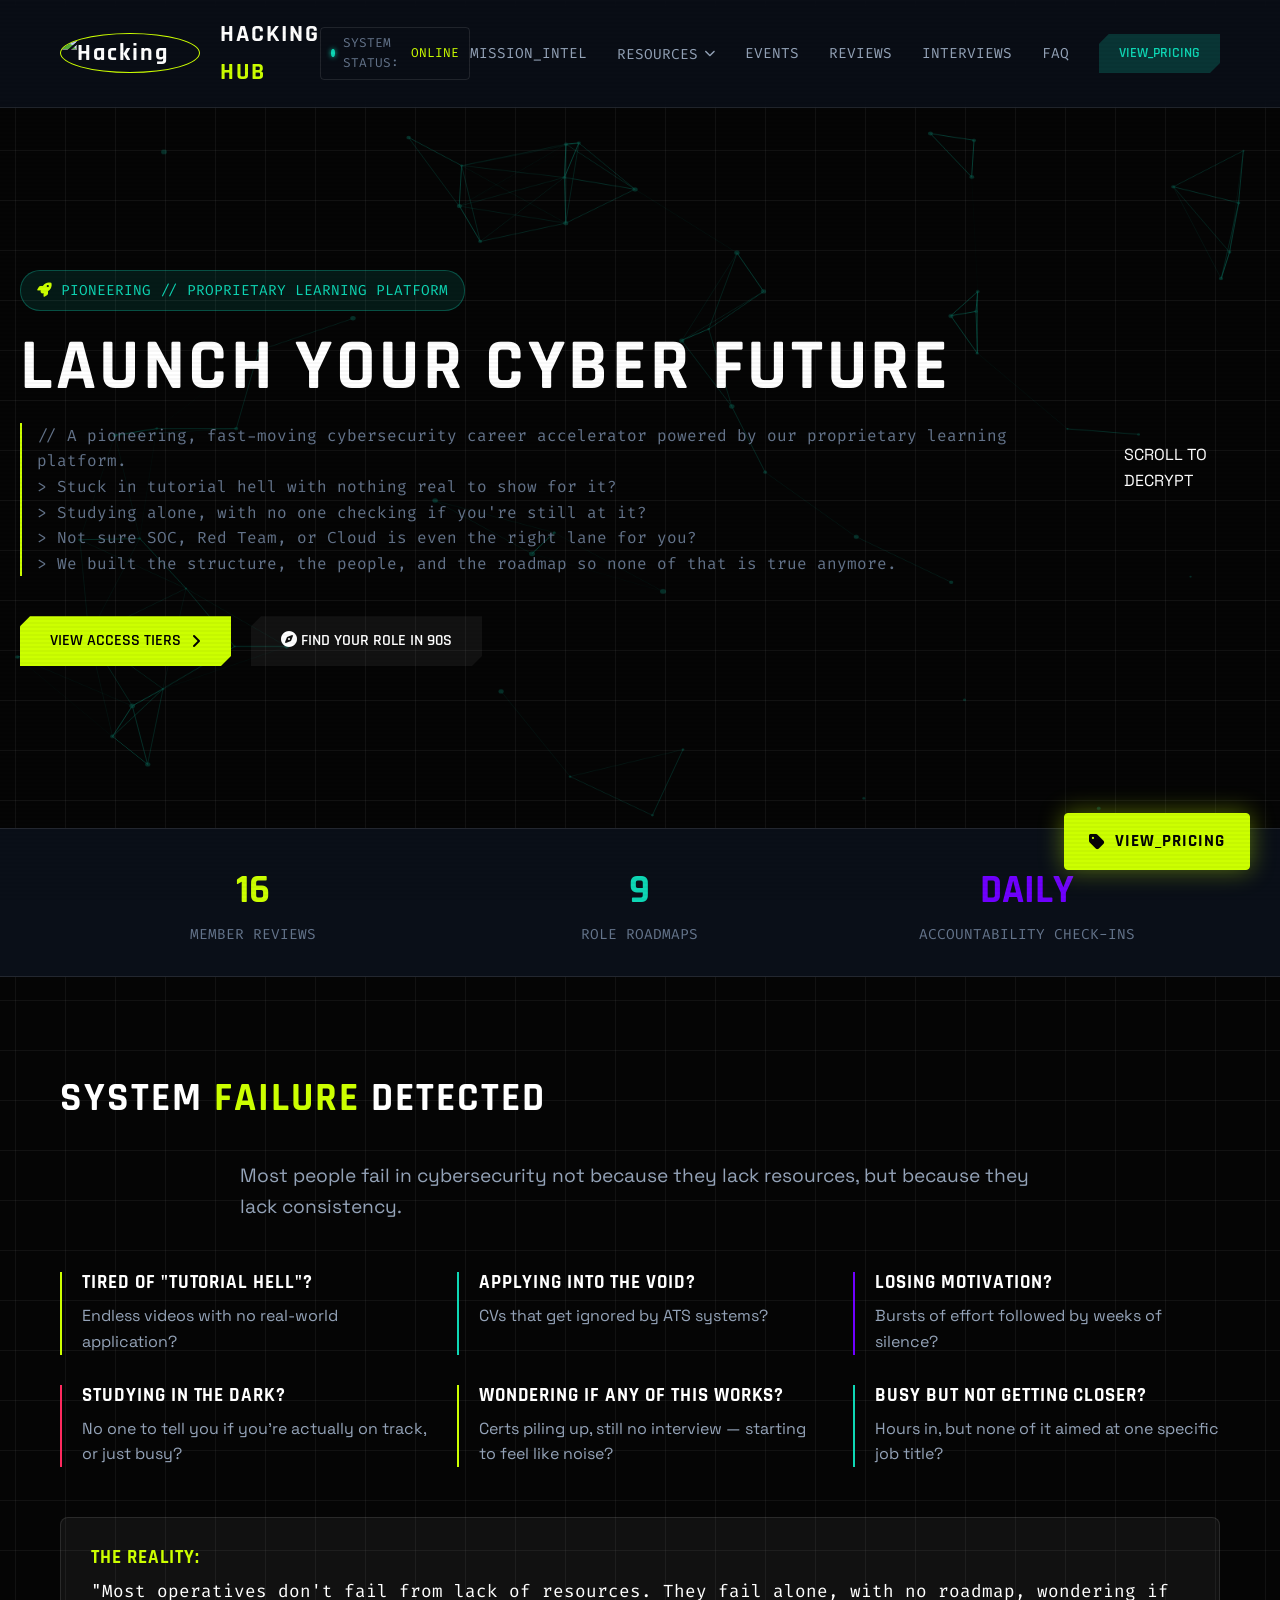
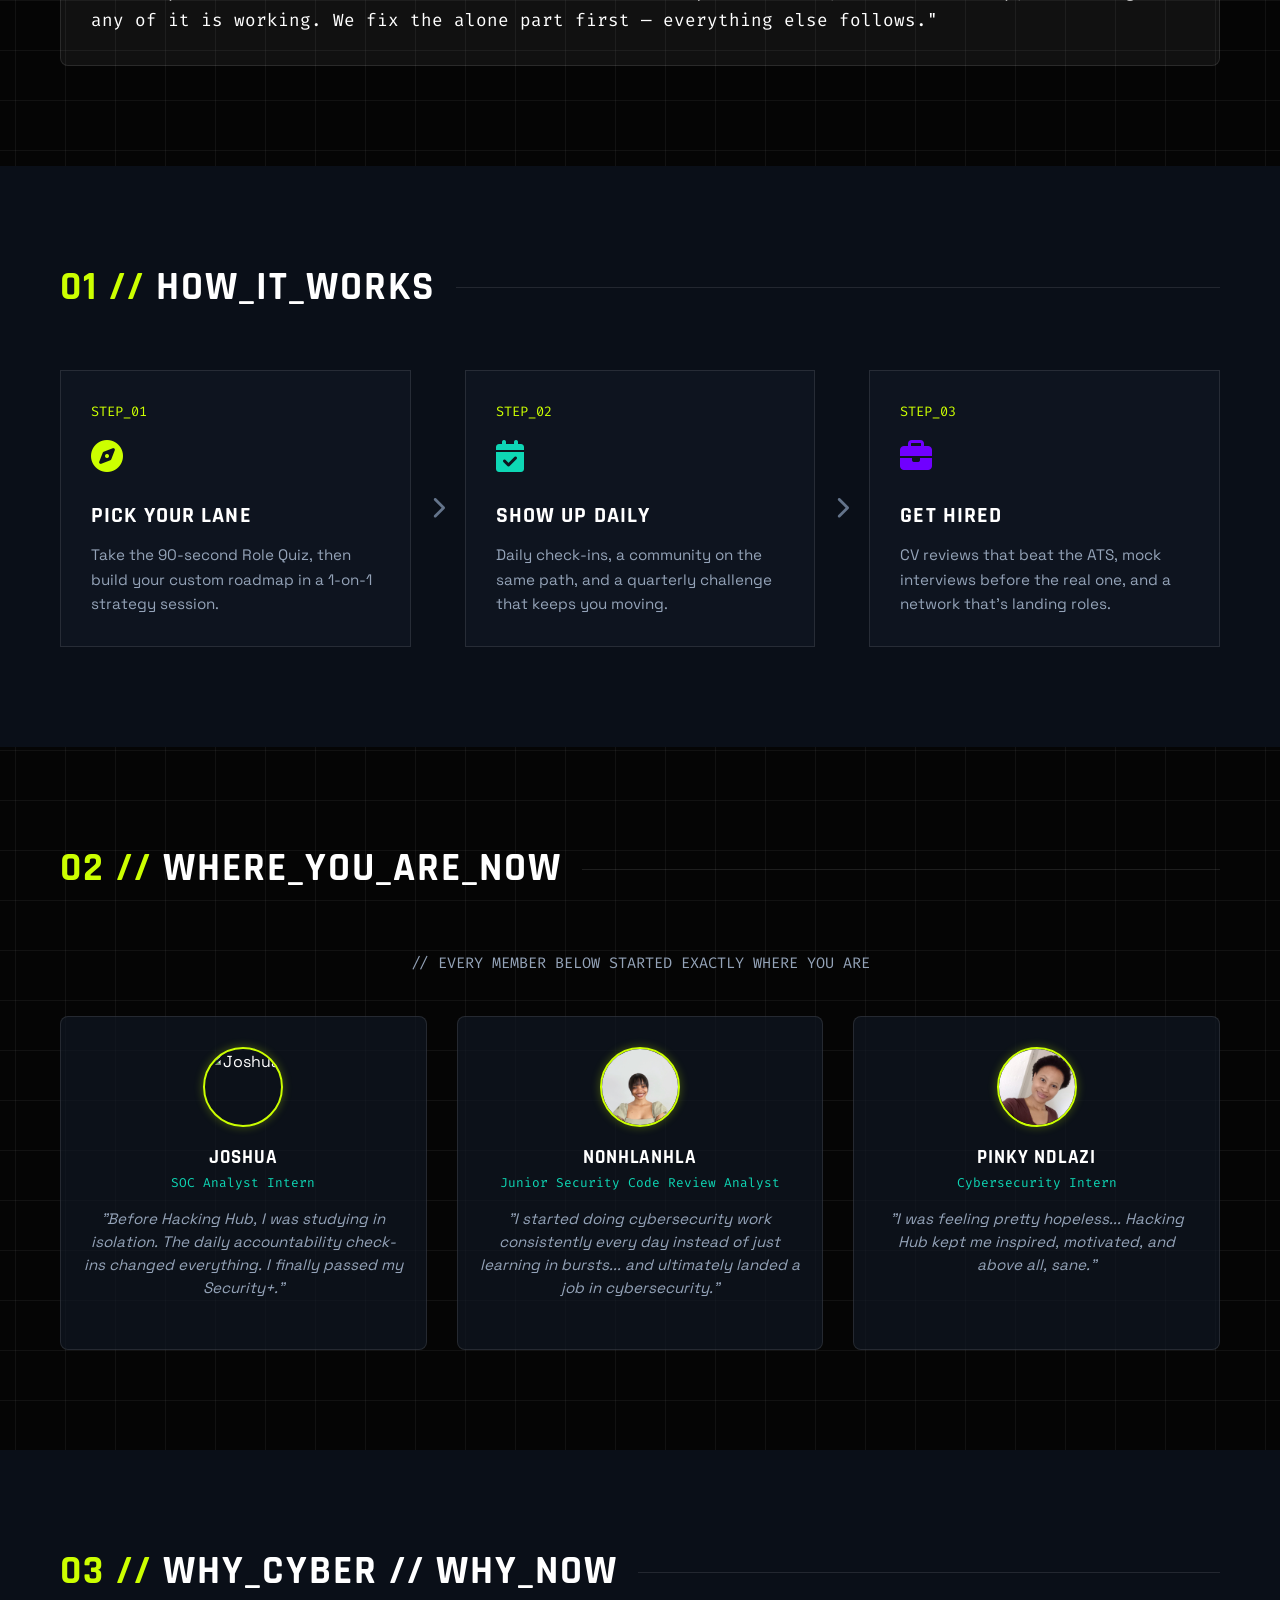
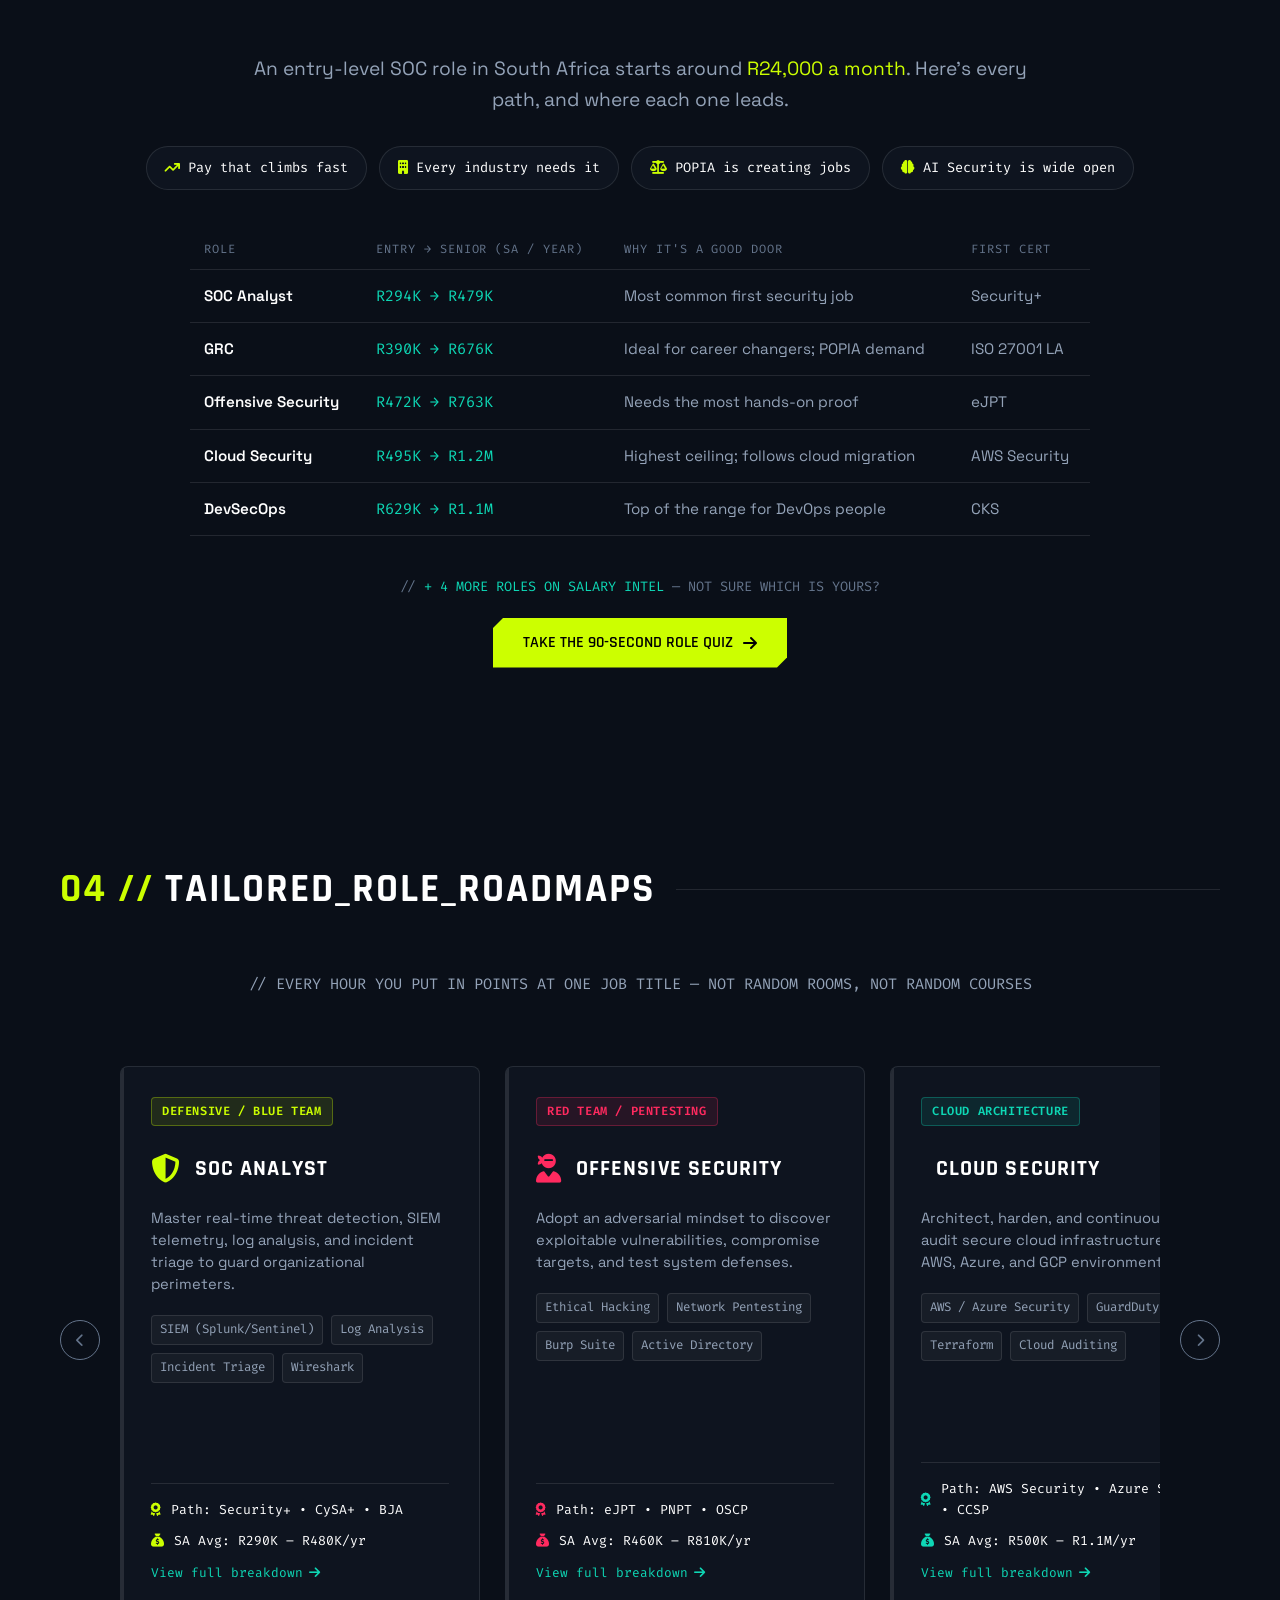
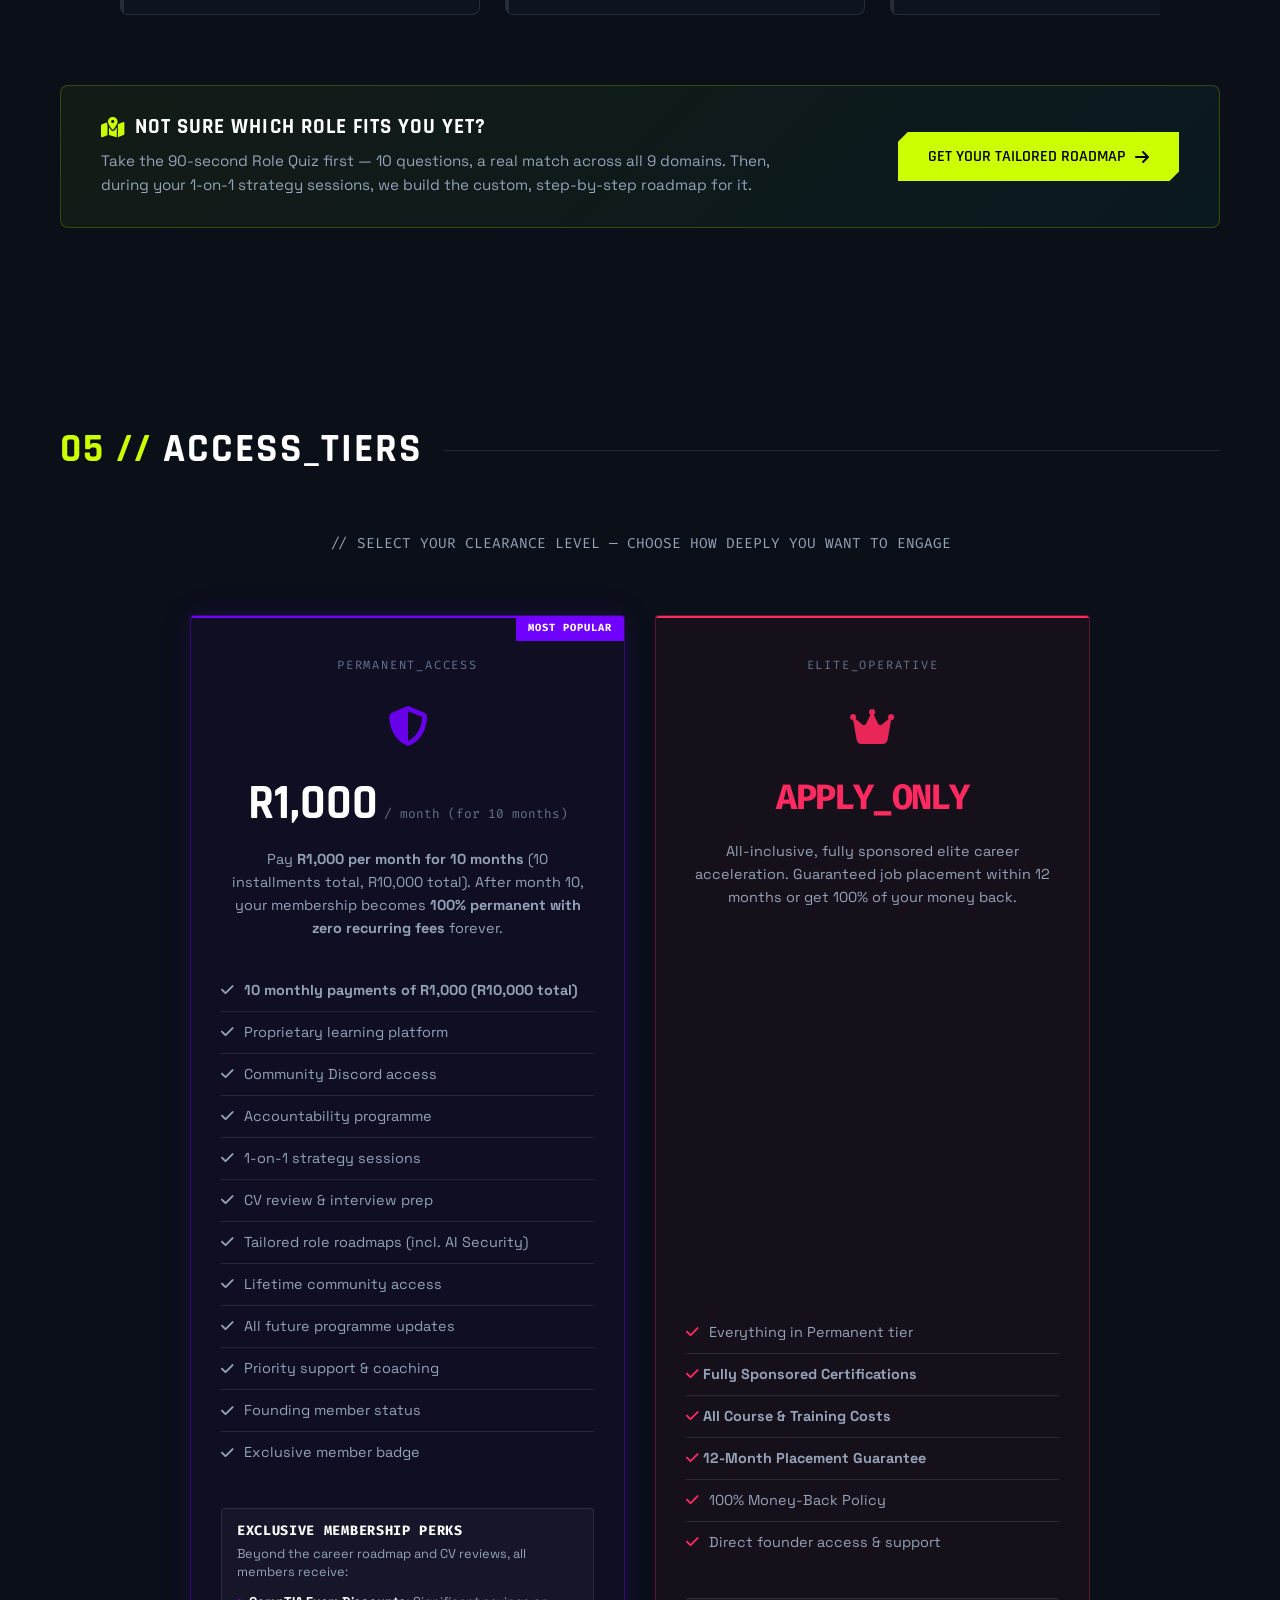
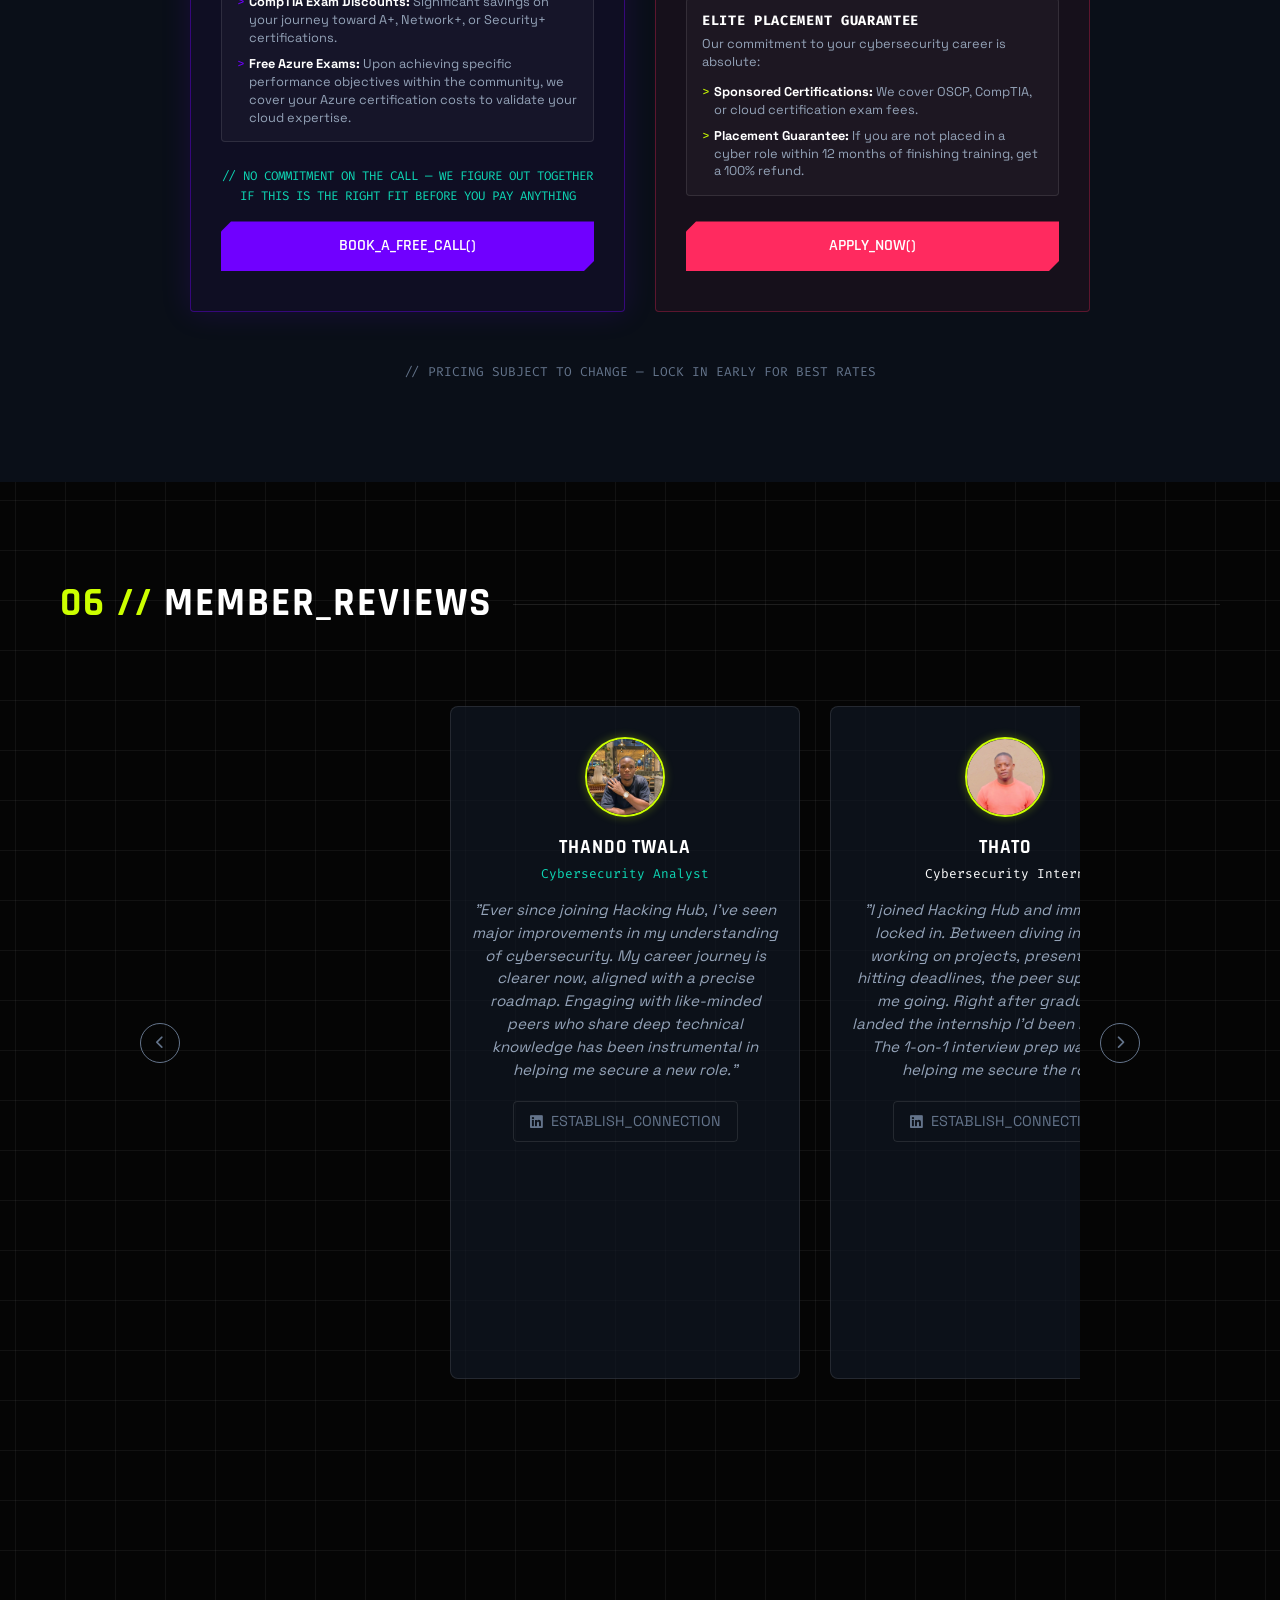
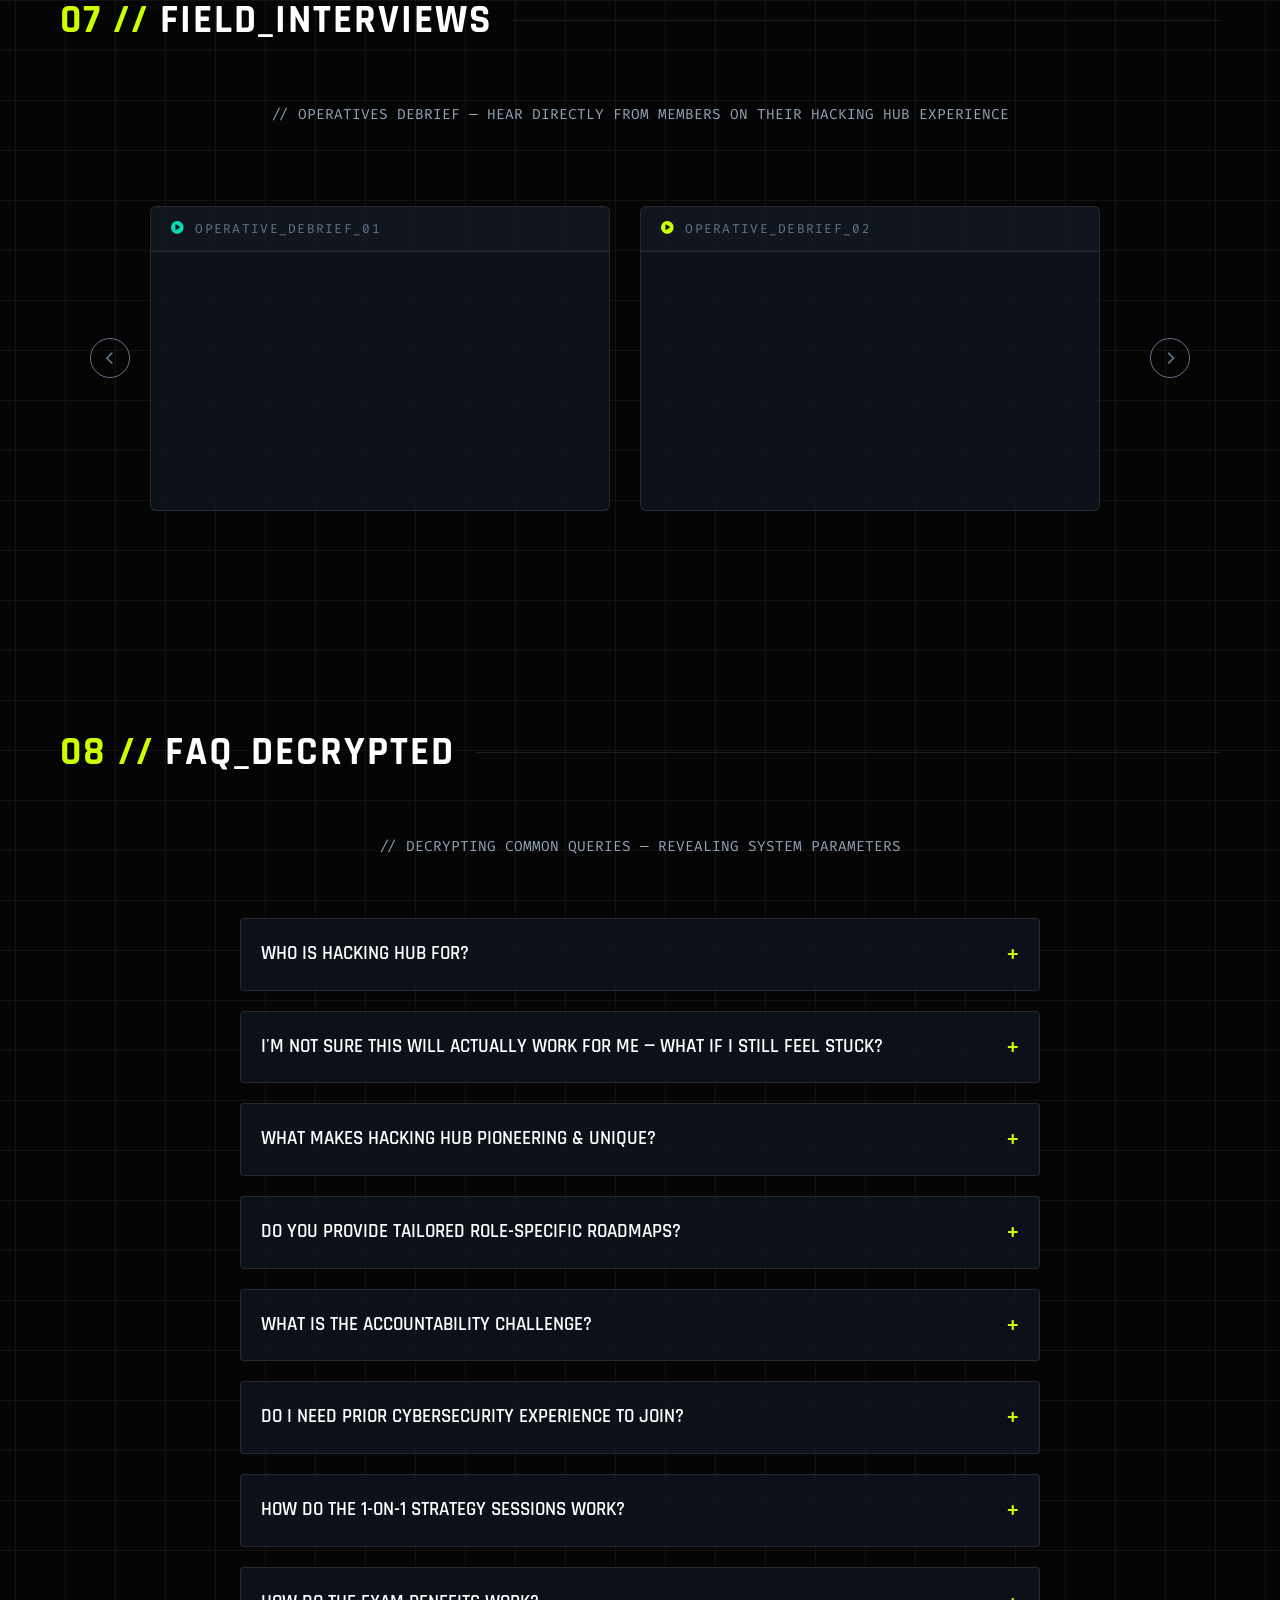
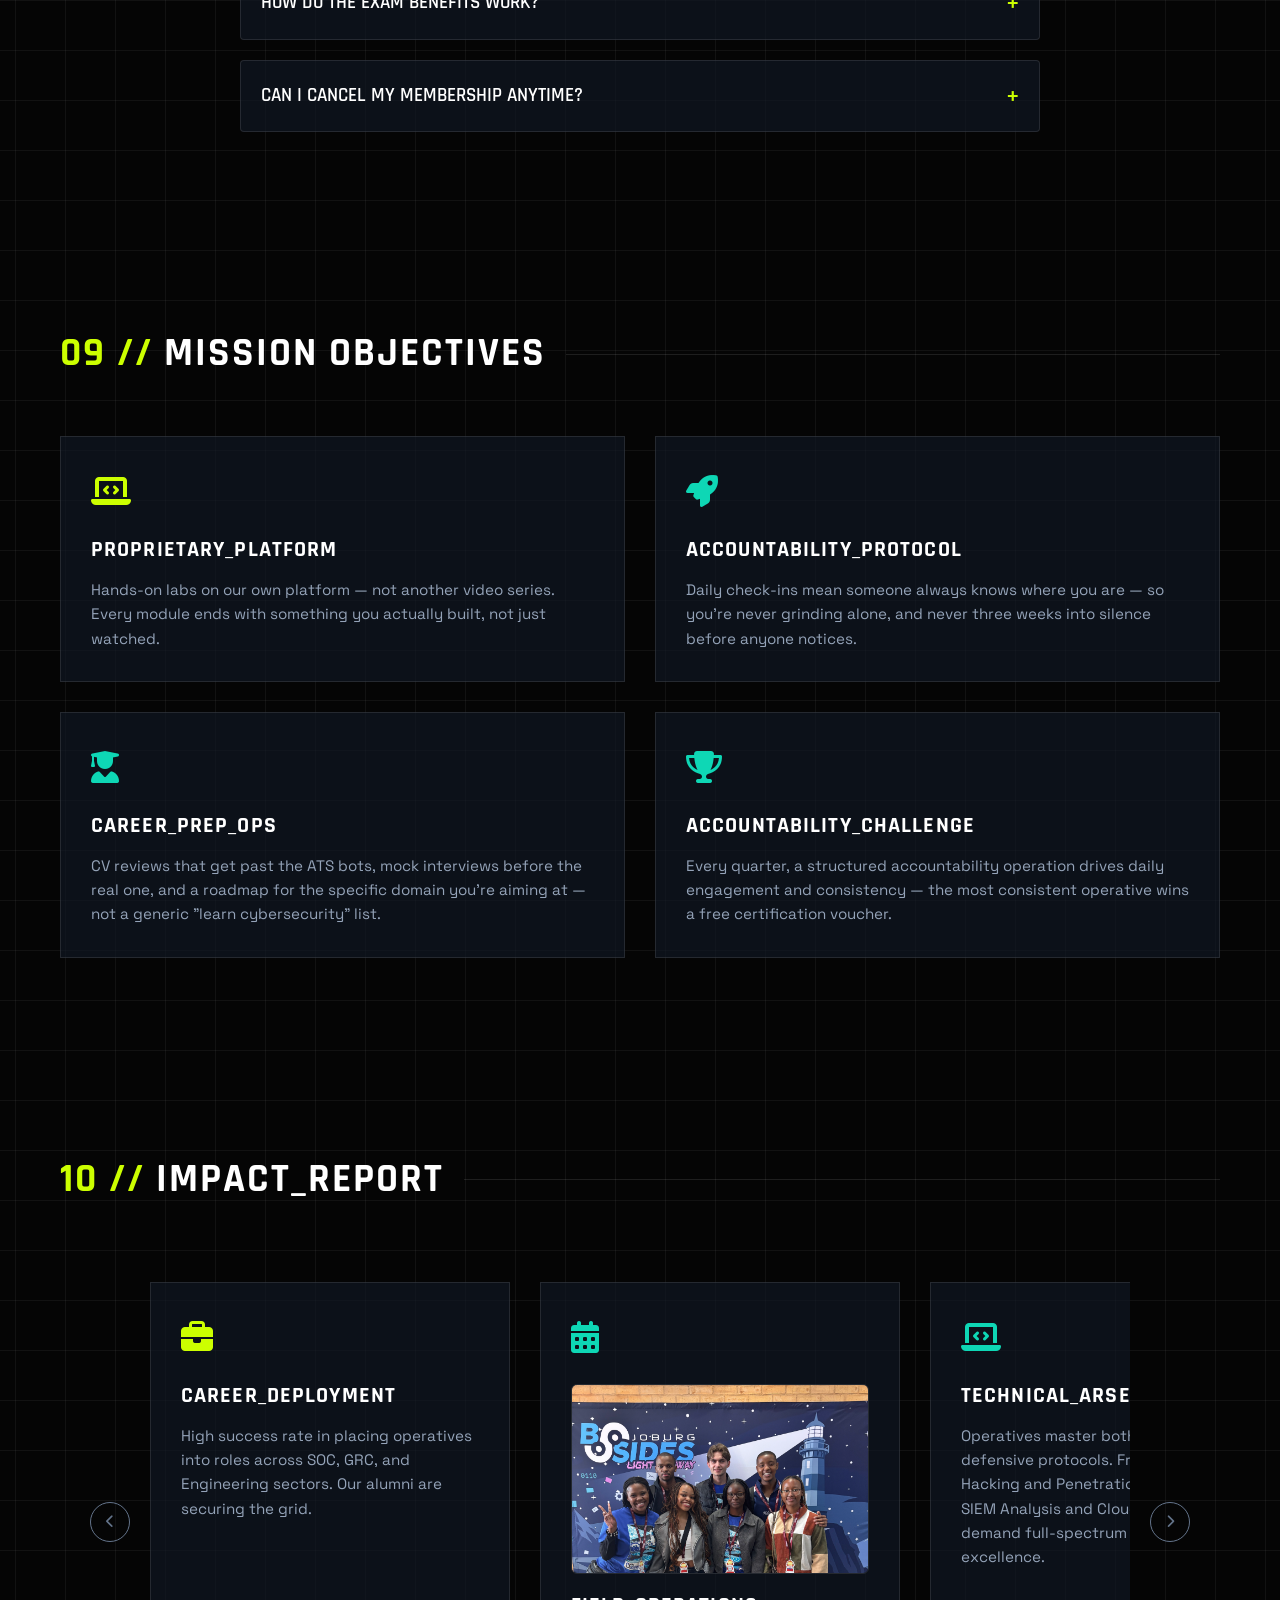
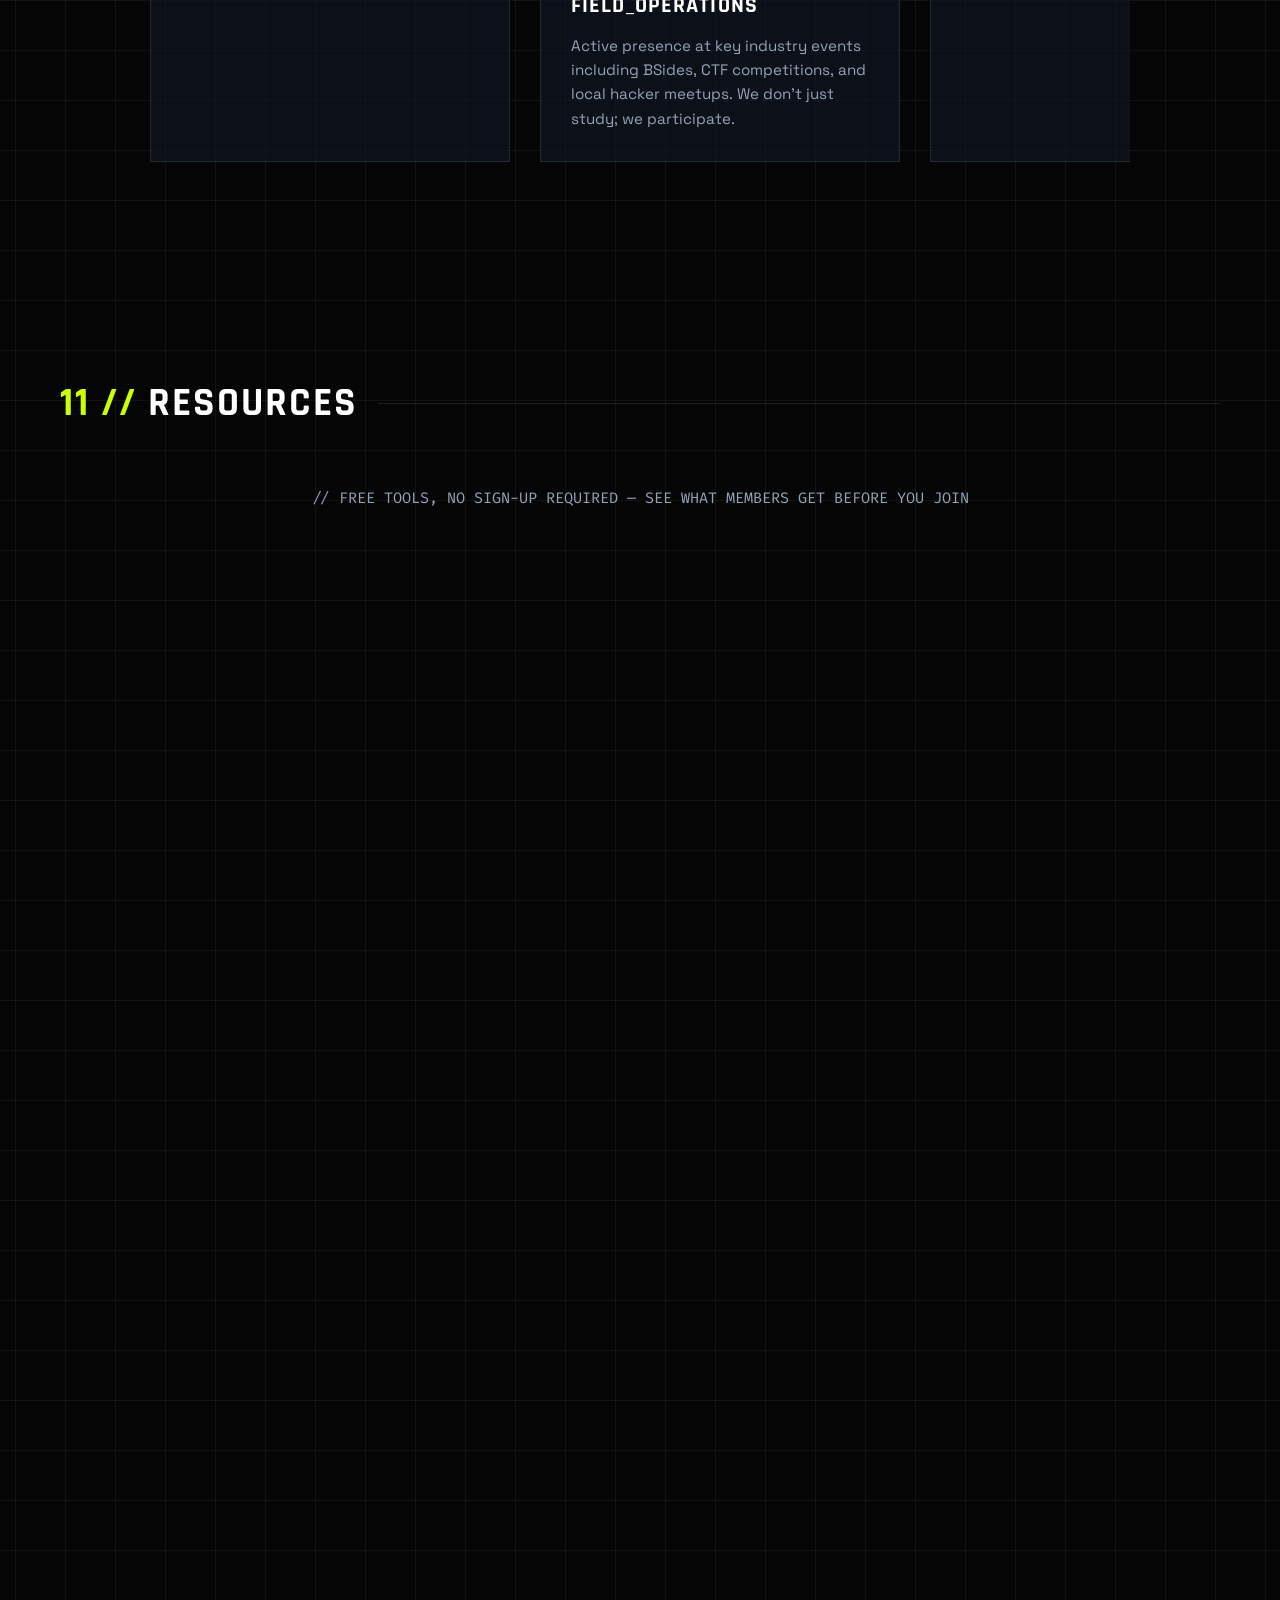
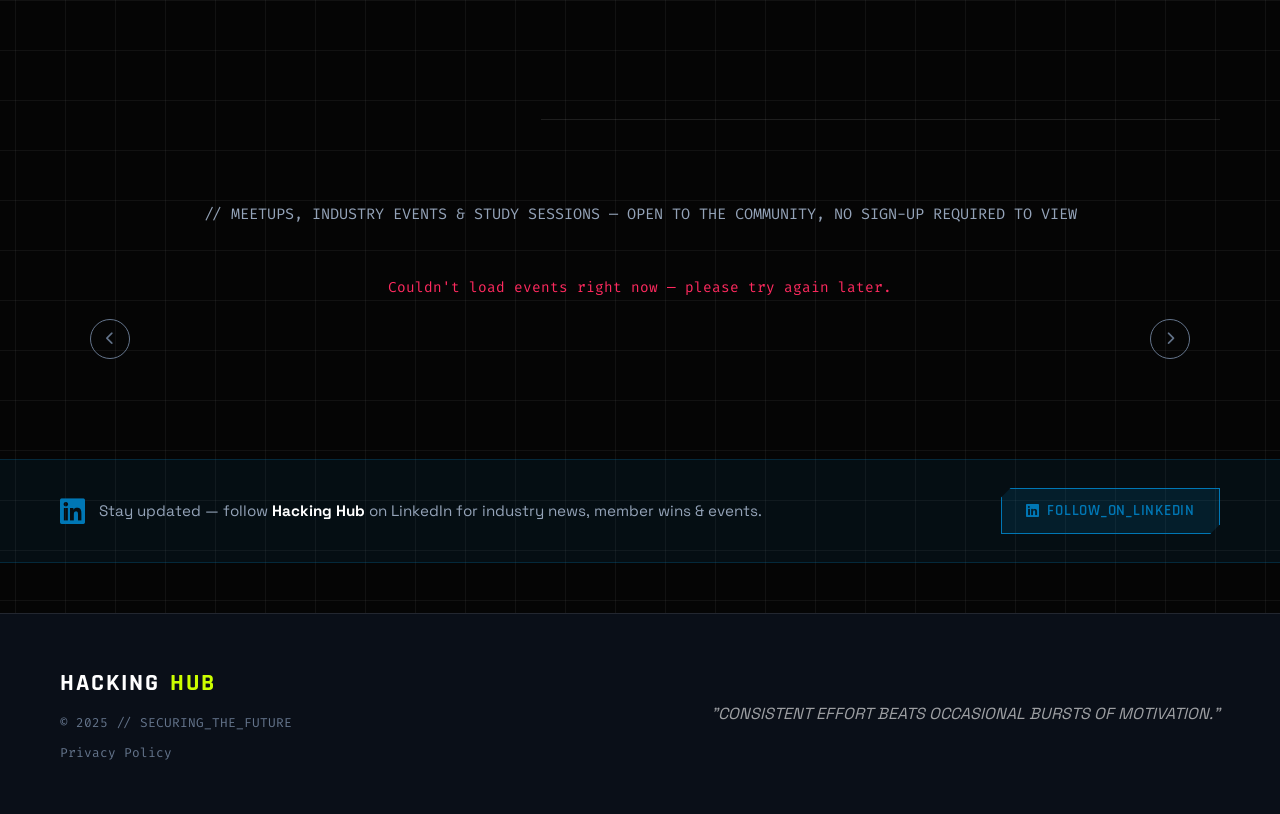
==== commit a54ee7e4: "Refactor index.html and styles.css for improved layout and content updates - Updated navigation link" ====
--- a/index.html
+++ b/index.html
@@ -77,8 +77,8 @@
                     <span class="btn-content">VIEW ACCESS TIERS</span>
                     <i class="fa-solid fa-angle-right"></i>
                 </a>
-                <a href="https://www.linkedin.com/company/hacking-hub/?viewAsMember=true" class="btn btn-outline">
-                    <span class="btn-content"><i class="fa-brands fa-linkedin"></i> LINKEDIN_HQ</span>
+                <a href="role-quiz.html" class="btn btn-outline">
+                    <span class="btn-content"><i class="fa-solid fa-compass"></i> FIND YOUR ROLE IN 90s</span>
                 </a>
             </div>
         </div>
@@ -92,16 +92,16 @@
     <div class="stats-bar">
         <div class="container stats-grid">
             <div class="stat-item">
-                <div class="stat-value text-lime">PIONEERING</div>
-                <div class="stat-label">PROPRIETARY PLATFORM</div>
+                <div class="stat-value text-lime">16</div>
+                <div class="stat-label">MEMBER REVIEWS</div>
             </div>
             <div class="stat-item">
-                <div class="stat-value text-cyan">100%</div>
-                <div class="stat-label">MODERN TECH SKILLS</div>
+                <div class="stat-value text-cyan">9</div>
+                <div class="stat-label">ROLE ROADMAPS</div>
             </div>
             <div class="stat-item">
-                <div class="stat-value text-purple">FAST-MOVING</div>
-                <div class="stat-label">CONTINUOUS CURRICULUM</div>
+                <div class="stat-value" style="color: var(--cyber-purple);">DAILY</div>
+                <div class="stat-label">ACCOUNTABILITY CHECK-INS</div>
             </div>
         </div>
     </div>
@@ -141,6 +141,10 @@
                     <h3 class="text-white" style="font-size: 1.2rem; margin-bottom: 10px;">WONDERING IF ANY OF THIS WORKS?</h3>
                     <p style="color: var(--text-secondary);">Certs piling up, still no interview &mdash; starting to feel like noise?</p>
                 </div>
+                <div style="border-left: 2px solid var(--cyber-cyan); padding-left: 20px;">
+                    <h3 class="text-white" style="font-size: 1.2rem; margin-bottom: 10px;">BUSY BUT NOT GETTING CLOSER?</h3>
+                    <p style="color: var(--text-secondary);">Hours in, but none of it aimed at one specific job title?</p>
+                </div>
             </div>
 
             <div
@@ -154,50 +158,122 @@
     </section>
 
 
-    <!-- Mission Grid -->
-    <section id="mission" class="section">
+    <!-- How It Works -->
+    <section id="how" class="section section-dark">
         <div class="container">
             <div class="section-header">
-                <h2 class="section-title"><span class="text-lime">01 //</span> MISSION OBJECTIVES</h2>
+                <h2 class="section-title"><span class="text-lime">01 //</span> HOW_IT_WORKS</h2>
                 <div class="section-line"></div>
             </div>
 
-            <div class="mission-grid">
-                <!-- Card 1 -->
+            <div class="how-steps">
                 <div class="cyber-card">
-                    <div class="card-icon">
-                        <i class="fa-solid fa-laptop-code text-lime"></i>
-                    </div>
-                    <h3>PROPRIETARY_PLATFORM</h3>
-                    <p>Hands-on labs on our own platform &mdash; not another video series. Every module ends with something you actually built, not just watched.</p>
-                </div>
-
-                <!-- Card 2 -->
+                    <div class="step-num">STEP_01</div>
+                    <div class="card-icon"><i class="fa-solid fa-compass text-lime"></i></div>
+                    <h3>PICK YOUR LANE</h3>
+                    <p>Take the 90-second Role Quiz, then build your custom roadmap in a 1-on-1 strategy session.</p>
+                </div>
+                <i class="fa-solid fa-chevron-right how-arrow" aria-hidden="true"></i>
                 <div class="cyber-card">
-                    <div class="card-icon">
-                        <i class="fa-solid fa-rocket"></i>
-                    </div>
-                    <h3>ACCOUNTABILITY_PROTOCOL</h3>
-                    <p>Daily check-ins mean someone always knows where you are &mdash; so you're never grinding alone, and never three weeks into silence before anyone notices.</p>
-                </div>
-
-                <!-- Card 3 -->
+                    <div class="step-num">STEP_02</div>
+                    <div class="card-icon"><i class="fa-solid fa-calendar-check"></i></div>
+                    <h3>SHOW UP DAILY</h3>
+                    <p>Daily check-ins, a community on the same path, and a quarterly challenge that keeps you moving.</p>
+                </div>
+                <i class="fa-solid fa-chevron-right how-arrow" aria-hidden="true"></i>
                 <div class="cyber-card">
-                    <div class="card-icon">
-                        <i class="fa-solid fa-user-graduate"></i>
-                    </div>
-                    <h3>CAREER_PREP_OPS</h3>
-                    <p>CV reviews that get past the ATS bots, mock interviews before the real one, and a roadmap for the specific domain you're aiming at &mdash; not a generic "learn cybersecurity" list.</p>
-                </div>
-
-                <!-- Card 4 -->
-                <div class="cyber-card">
-                    <div class="card-icon">
-                        <i class="fa-solid fa-trophy"></i>
-                    </div>
-                    <h3>ACCOUNTABILITY_CHALLENGE</h3>
-                    <p>Every quarter, a structured accountability operation drives daily engagement and consistency — the most consistent operative wins a free certification voucher.</p>
-                </div>
+                    <div class="step-num">STEP_03</div>
+                    <div class="card-icon"><i class="fa-solid fa-briefcase" style="color: var(--cyber-purple);"></i></div>
+                    <h3>GET HIRED</h3>
+                    <p>CV reviews that beat the ATS, mock interviews before the real one, and a network that's landing roles.</p>
+                </div>
+            </div>
+        </div>
+    </section>
+
+    <!-- Proof Strip -->
+    <section id="proof" class="section">
+        <div class="container">
+            <div class="section-header">
+                <h2 class="section-title"><span class="text-lime">02 //</span> WHERE_YOU_ARE_NOW</h2>
+                <div class="section-line"></div>
+            </div>
+
+            <p style="color: var(--text-secondary); font-family: 'Fira Code', monospace; font-size: 0.95rem; margin-bottom: 40px; text-align: center;">
+                // EVERY MEMBER BELOW STARTED EXACTLY WHERE YOU ARE
+            </p>
+
+            <div class="proof-grid">
+                <div class="review-card">
+                    <img src="images/joshua-harrop-headshot.jpeg" alt="Joshua" class="review-avatar">
+                    <div class="review-content">
+                        <h3>JOSHUA</h3>
+                        <p class="role text-cyan">SOC Analyst Intern</p>
+                        <p class="review-text">"Before Hacking Hub, I was studying in isolation. The daily accountability check-ins changed everything. I finally passed my Security+."</p>
+                    </div>
+                </div>
+                <div class="review-card">
+                    <img src="images/nonhlanhla-sindane-headshot.jpeg" alt="Nonhlanhla" class="review-avatar">
+                    <div class="review-content">
+                        <h3>NONHLANHLA</h3>
+                        <p class="role text-cyan">Junior Security Code Review Analyst</p>
+                        <p class="review-text">"I started doing cybersecurity work consistently every day instead of just learning in bursts... and ultimately landed a job in cybersecurity."</p>
+                    </div>
+                </div>
+                <div class="review-card">
+                    <img src="images/pinky-headshot.jpeg" alt="Pinky Ndlazi" class="review-avatar">
+                    <div class="review-content">
+                        <h3>PINKY NDLAZI</h3>
+                        <p class="role text-cyan">Cybersecurity Intern</p>
+                        <p class="review-text">"I was feeling pretty hopeless... Hacking Hub kept me inspired, motivated, and above all, sane."</p>
+                    </div>
+                </div>
+            </div>
+        </div>
+    </section>
+
+    <!-- Why Cyber -->
+    <section id="why-cyber" class="section section-dark">
+        <div class="container">
+            <div class="section-header">
+                <h2 class="section-title"><span class="text-lime">03 //</span> WHY_CYBER // WHY_NOW</h2>
+                <div class="section-line"></div>
+            </div>
+
+            <p style="font-size: 1.2rem; max-width: 800px; margin: 0 auto; color: var(--text-secondary); text-align: center;">
+                An entry-level SOC role in South Africa starts around <span class="text-lime">R24,000 a month</span>. Here's every path, and where each one leads.
+            </p>
+
+            <div class="why-chips">
+                <span class="why-chip"><i class="fa-solid fa-arrow-trend-up"></i>Pay that climbs fast</span>
+                <span class="why-chip"><i class="fa-solid fa-building"></i>Every industry needs it</span>
+                <span class="why-chip"><i class="fa-solid fa-scale-balanced"></i>POPIA is creating jobs</span>
+                <span class="why-chip"><i class="fa-solid fa-brain"></i>AI Security is wide open</span>
+            </div>
+
+            <div class="why-table-wrap">
+                <table class="why-table">
+                    <thead>
+                        <tr><th>ROLE</th><th>ENTRY &rarr; SENIOR (SA / YEAR)</th><th>WHY IT'S A GOOD DOOR</th><th>FIRST CERT</th></tr>
+                    </thead>
+                    <tbody>
+                        <tr><td>SOC Analyst</td><td class="why-pay">R294K &rarr; R479K</td><td>Most common first security job</td><td>Security+</td></tr>
+                        <tr><td>GRC</td><td class="why-pay">R390K &rarr; R676K</td><td>Ideal for career changers; POPIA demand</td><td>ISO 27001 LA</td></tr>
+                        <tr><td>Offensive Security</td><td class="why-pay">R472K &rarr; R763K</td><td>Needs the most hands-on proof</td><td>eJPT</td></tr>
+                        <tr><td>Cloud Security</td><td class="why-pay">R495K &rarr; R1.2M</td><td>Highest ceiling; follows cloud migration</td><td>AWS Security</td></tr>
+                        <tr><td>DevSecOps</td><td class="why-pay">R629K &rarr; R1.1M</td><td>Top of the range for DevOps people</td><td>CKS</td></tr>
+                    </tbody>
+                </table>
+            </div>
+
+            <div style="text-align: center; margin-top: 40px;">
+                <p style="color: var(--text-tertiary); font-family: 'Fira Code', monospace; font-size: 0.85rem; margin-bottom: 20px;">
+                    // <a href="salaries.html" class="text-cyan">+ 4 MORE ROLES ON SALARY INTEL</a> &mdash; NOT SURE WHICH IS YOURS?
+                </p>
+                <a href="role-quiz.html" class="btn btn-primary">
+                    <span class="btn-content">TAKE THE 90-SECOND ROLE QUIZ</span>
+                    <i class="fa-solid fa-arrow-right"></i>
+                </a>
             </div>
         </div>
     </section>
@@ -206,12 +282,12 @@
     <section id="roadmaps" class="section section-dark">
         <div class="container">
             <div class="section-header">
-                <h2 class="section-title"><span class="text-lime">02 //</span> TAILORED_ROLE_ROADMAPS</h2>
+                <h2 class="section-title"><span class="text-lime">04 //</span> TAILORED_ROLE_ROADMAPS</h2>
                 <div class="section-line"></div>
             </div>
 
             <p style="color: var(--text-secondary); font-family: 'Fira Code', monospace; font-size: 0.95rem; margin-bottom: 50px; text-align: center;">
-                // CUSTOMIZED CAREER PATHWAYS — ALIGNED WITH YOUR SPECIFIC SPECIALIZATION &amp; INDUSTRY GOALS
+                // EVERY HOUR YOU PUT IN POINTS AT ONE JOB TITLE &mdash; NOT RANDOM ROOMS, NOT RANDOM COURSES
             </p>
 
             <div class="roadmap-carousel-wrapper">
@@ -442,454 +518,12 @@
         </div>
     </section>
 
-    <!-- Resources Section -->
-    <section id="resources" class="section">
-        <div class="container">
-            <div class="section-header">
-                <h2 class="section-title"><span class="text-lime">03 //</span> RESOURCES</h2>
-                <div class="section-line"></div>
-            </div>
-
-            <p style="color: var(--text-secondary); font-family: 'Fira Code', monospace; font-size: 0.95rem; margin-bottom: 50px; text-align: center;">
-                // FREE TOOLS, NO SIGN-UP REQUIRED &mdash; SEE WHAT MEMBERS GET BEFORE YOU JOIN
-            </p>
-
-            <div class="resources-grid">
-                <div class="cyber-card hover-glow">
-                    <div class="card-icon">
-                        <i class="fa-solid fa-compass"></i>
-                    </div>
-                    <h3>ROLE_QUIZ</h3>
-                    <p>10 quick questions, a dramatic results reveal, and a real match against all 9 domains we coach members into &mdash; not sure where to start? Start here.</p>
-                    <a href="role-quiz.html" class="resource-card-link">Find Your Role <i class="fa-solid fa-arrow-right"></i></a>
-                </div>
-
-                <div class="cyber-card hover-glow">
-                    <div class="card-icon">
-                        <i class="fa-solid fa-sack-dollar"></i>
-                    </div>
-                    <h3>SALARY_INTEL</h3>
-                    <p>Real South African salary data for every domain on this page &mdash; broken down by experience level and location, sourced and cited, not guessed.</p>
-                    <a href="salaries.html" class="resource-card-link">Explore Salaries <i class="fa-solid fa-arrow-right"></i></a>
-                </div>
-
-                <div class="cyber-card hover-glow">
-                    <div class="card-icon">
-                        <i class="fa-solid fa-graduation-cap"></i>
-                    </div>
-                    <h3>PRACTICE_QUIZ</h3>
-                    <p>Ten free CompTIA Security+ sample questions, pulled from our own question bank &mdash; instant feedback, no account needed.</p>
-                    <a href="quiz.html" class="resource-card-link">Take the Quiz <i class="fa-solid fa-arrow-right"></i></a>
-                </div>
-
-                <div class="cyber-card hover-glow">
-                    <div class="card-icon">
-                        <i class="fa-solid fa-terminal"></i>
-                    </div>
-                    <h3>INTERVIEW_PREP</h3>
-                    <p>Paste a job description and watch Gemma's analysis sequence run live &mdash; a preview of the real, personalized tool members get in the portal.</p>
-                    <a href="interview-prep.html" class="resource-card-link">Run the Demo <i class="fa-solid fa-arrow-right"></i></a>
-                </div>
-
-                <div class="cyber-card hover-glow">
-                    <div class="card-icon">
-                        <i class="fa-solid fa-calendar-days"></i>
-                    </div>
-                    <h3>COMMUNITY_EVENTS</h3>
-                    <p>Meetups, industry events, and study sessions &mdash; see what's actually happening in the community below, live from the portal.</p>
-                    <a href="#events" class="resource-card-link">View Events <i class="fa-solid fa-arrow-right"></i></a>
-                </div>
-            </div>
-        </div>
-    </section>
-
-    <!-- Impact Section -->
-    <section id="impact" class="section">
-        <div class="container">
-            <div class="section-header">
-                <h2 class="section-title"><span class="text-lime">04 //</span> IMPACT_REPORT</h2>
-                <div class="section-line"></div>
-            </div>
-
-            <div class="impact-carousel-wrapper">
-                <button class="carousel-btn prev-btn" id="prev-impact"><i class="fa-solid fa-chevron-left"></i></button>
-
-                <div class="impact-carousel" id="impact-carousel">
-                    <!-- Impact Card 1 -->
-                    <div class="cyber-card impact-card hover-glow">
-                        <div class="card-icon">
-                            <i class="fa-solid fa-briefcase text-lime"></i>
-                        </div>
-                        <h3>CAREER_DEPLOYMENT</h3>
-                        <p>High success rate in placing operatives into roles across SOC, GRC, and Engineering sectors. Our
-                            alumni are securing the grid.</p>
-                    </div>
-
-                    <!-- Impact Card 2 -->
-                    <div class="cyber-card impact-card hover-glow">
-                        <div class="card-icon">
-                            <i class="fa-solid fa-calendar-days text-cyan"></i>
-                        </div>
-                        <img src="images/hh-bsides-jhb.jpg" alt="Hacking Hub Team at BSides Joburg" class="card-img">
-                        <h3>FIELD_OPERATIONS</h3>
-                        <p>Active presence at key industry events including BSides, CTF competitions, and local hacker
-                            meetups. We don't just study; we participate.</p>
-                    </div>
-
-                    <!-- Impact Card 3 -->
-                    <div class="cyber-card impact-card hover-glow">
-                        <div class="card-icon">
-                            <i class="fa-solid fa-laptop-code text-purple"></i>
-                        </div>
-                        <h3>TECHNICAL_ARSENAL</h3>
-                        <p>Operatives master both offensive and defensive protocols. From Ethical Hacking and Penetration
-                            Testing to SIEM Analysis and Cloud Security, we demand full-spectrum technical excellence.</p>
-                    </div>
-
-                    <!-- Impact Card 4 -->
-                    <div class="cyber-card impact-card hover-glow">
-                        <div class="card-icon">
-                            <i class="fa-solid fa-microphone-lines text-lime"></i>
-                        </div>
-                        <h3>COMMAND_PRESENCE</h3>
-                        <p>Weekly mandatory technical presentations forge the communication confidence needed for
-                            high-pressure security environments.</p>
-                    </div>
-                </div>
-
-                <button class="carousel-btn next-btn" id="next-impact"><i class="fa-solid fa-chevron-right"></i></button>
-            </div>
-        </div>
-    </section>
-
-    <!-- Community Events Section -->
-    <section id="events" class="section">
-        <div class="container">
-            <div class="section-header">
-                <h2 class="section-title"><span class="text-lime">05 //</span> COMMUNITY_EVENTS</h2>
-                <div class="section-line"></div>
-            </div>
-
-            <p style="color: var(--text-secondary); font-family: 'Fira Code', monospace; font-size: 0.95rem; margin-bottom: 50px; text-align: center;">
-                // MEETUPS, INDUSTRY EVENTS &amp; STUDY SESSIONS &mdash; OPEN TO THE COMMUNITY, NO SIGN-UP REQUIRED TO VIEW
-            </p>
-
-            <p id="events-status" class="events-status">Loading upcoming events&hellip;</p>
-            <div class="events-carousel-wrapper" id="events-carousel-wrapper" hidden>
-                <button class="carousel-btn prev-btn" id="prev-event"><i class="fa-solid fa-chevron-left"></i></button>
-
-                <div class="events-carousel" id="events-carousel"></div>
-
-                <button class="carousel-btn next-btn" id="next-event"><i class="fa-solid fa-chevron-right"></i></button>
-            </div>
-        </div>
-    </section>
-
-    <!-- Member Reviews Section -->
-    <section id="reviews" class="section">
-        <div class="container">
-            <div class="section-header">
-                <h2 class="section-title"><span class="text-lime">06 //</span> MEMBER_REVIEWS</h2>
-                <div class="section-line"></div>
-            </div>
-
-            <div class="reviews-carousel-wrapper">
-                <button class="carousel-btn prev-btn" id="prev-review"><i class="fa-solid fa-chevron-left"></i></button>
-
-                <div class="reviews-carousel" id="reviews-carousel">
-                    <!-- Review Card: Thando Twala -->
-                    <div class="review-card hover-glow">
-                        <img src="images/thando-twala-headshot.png" alt="Thando Twala" class="review-avatar">
-                        <div class="review-content">
-                            <h3>THANDO TWALA</h3>
-                            <p class="role text-cyan">Cybersecurity Analyst</p>
-                            <p class="review-text">"Ever since joining Hacking Hub, I've seen major improvements in my understanding of cybersecurity. My career journey is clearer now, aligned with a precise roadmap. Engaging with like-minded peers who share deep technical knowledge has been instrumental in helping me secure a new role."</p>
-                            <a href="https://www.linkedin.com/in/thando-twala-880881250/" class="linkedin-btn" target="_blank" rel="noopener noreferrer"><i class="fa-brands fa-linkedin"></i> ESTABLISH_CONNECTION</a>
-                        </div>
-                    </div>
-
-                    <!-- Review Card: Thato -->
-                    <div class="review-card hover-glow">
-                        <img src="images/thato-headshot.png" alt="Thato" class="review-avatar">
-                        <div class="review-content">
-                            <h3>THATO</h3>
-                            <p class="role text-purple">Cybersecurity Intern</p>
-                            <p class="review-text">"I joined Hacking Hub and immediately locked in. Between diving into labs, working on projects, presenting, and hitting deadlines, the peer support kept me going. Right after graduating, I landed the internship I'd been hoping for! The 1-on-1 interview prep was key in helping me secure the role."</p>
-                            <a href="https://www.linkedin.com/in/thato-pilusa/" class="linkedin-btn" target="_blank" rel="noopener noreferrer"><i class="fa-brands fa-linkedin"></i> ESTABLISH_CONNECTION</a>
-                        </div>
-                    </div>
-
-                    <!-- Review Card: Cathrine -->
-                    <div class="review-card hover-glow">
-                        <img src="images/cathrine-headshot.jpeg" alt="Cathrine" class="review-avatar">
-                        <div class="review-content">
-                            <h3>CATHRINE</h3>
-                            <p class="role text-cyan">SOC Analyst</p>
-                            <p class="review-text">"Making it through the Hacking Hub screening process turned out to be a pivotal moment in advancing myself in cybersecurity. Through consistent effort, hands-on labs, and strong theoretical grounding, I built real practical skills. That discipline ultimately helped me secure a role in cybersecurity, where I now confidently apply everything I learned."</p>
-                            <a href="https://www.linkedin.com/in/cathrine-masekoameng-29989425a/" class="linkedin-btn" target="_blank" rel="noopener noreferrer"><i class="fa-brands fa-linkedin"></i> ESTABLISH_CONNECTION</a>
-                        </div>
-                    </div>
-
-                    <!-- Review Card: Callum -->
-                    <div class="review-card hover-glow">
-                        <img src="images/callum-headshot.jpeg" alt="Callum" class="review-avatar">
-                        <div class="review-content">
-                            <h3>CALLUM</h3>
-                            <p class="role text-lime">IT Audit &amp; GRC Analyst</p>
-                            <p class="review-text">"Hacking Hub is a results driven community. This community holds you accountable by making sure you are staying on track to complete your goals. Seeing other members consistently putting in work motivates you to keep working even on the days you do not feel like working. We also learn from each other's expertise in our HH Sunday meetings which foster insightful discussions."</p>
-                            <a href="https://www.linkedin.com/in/callum-molver-02c/" class="linkedin-btn" target="_blank" rel="noopener noreferrer"><i class="fa-brands fa-linkedin"></i> ESTABLISH_CONNECTION</a>
-                        </div>
-                    </div>
-
-                    <!-- Review Card: Lesoko -->
-                    <div class="review-card hover-glow">
-                        <img src="images/lesoko-headshot-again.png" alt="Lesoko" class="review-avatar">
-                        <div class="review-content">
-                            <h3>LESOKO</h3>
-                            <p class="role text-cyan">Cybersecurity Professional</p>
-                            <p class="review-text">"Hacking Hub played a huge role in helping me land my first cybersecurity job. The environment encourages continuous learning and collaboration making it an invaluable resource for anyone looking to break into cybersecurity or grow their career. The community kept me accountable, motivated and consistently pushed me to learn and improve."</p>
-                            <a href="https://www.linkedin.com/in/lesoko-monyepao-abb546270/" class="linkedin-btn" target="_blank" rel="noopener noreferrer"><i class="fa-brands fa-linkedin"></i> ESTABLISH_CONNECTION</a>
-                        </div>
-                    </div>
-
-                    <!-- Review Card 1 -->
-                    <div class="review-card hover-glow">
-                        <img src="images/joshua-harrop-headshot.jpeg" alt="Joshua Harrop" class="review-avatar">
-                        <div class="review-content">
-                            <h3>JOSHUA</h3>
-                            <p class="role text-cyan">SOC Analyst Intern</p>
-                            <p class="review-text">"Before Hacking Hub, I was studying in isolation. The daily
-                                accountability check-ins changed everything. I finally passed my Security+."</p>
-                            <a href="https://www.linkedin.com/in/joshua-harrop-750945263/" class="linkedin-btn"><i
-                                    class="fa-brands fa-linkedin"></i> ESTABLISH_CONNECTION</a>
-                        </div>
-                    </div>
-
-                    <!-- Review Card 2 -->
-                    <div class="review-card hover-glow">
-                        <img src="images/nonhlanhla-sindane-headshot.jpeg" alt="Nonhlanhla" class="review-avatar">
-                        <div class="review-content">
-                            <h3>NONHLANHLA</h3>
-                            <p class="role text-cyan">Junior Security Code Review Analyst</p>
-                            <p class="review-text">"I started doing cybersecurity work consistently every day instead of just learning in bursts. The community gave me real exposure, pushed me to build confidence, and ultimately helped me land a job in cybersecurity. It made me realize how important it is to invest in myself and my growth."</p>
-                            <a href="https://www.linkedin.com/feed/update/urn:li:activity:7437877574623584257/" class="linkedin-btn"><i
-                                    class="fa-brands fa-linkedin"></i> ESTABLISH_CONNECTION</a>
-                        </div>
-                    </div>
-
-                    <!-- Review Card 3 -->
-                    <div class="review-card hover-glow">
-                        <img src="images/lindokuhle-headshot.jpeg" alt="Lindokuhle" class="review-avatar">
-                        <div class="review-content">
-                            <h3>LINDOKUHLE</h3>
-                            <p class="role text-lime">Junior Consultant: IT Auditing</p>
-                            <p class="review-text">"The HH environment allowed me to remain consistent and constantly
-                                challenged me to acquire more knowledge. I'm surrounded by like-minded people that are
-                                either in the industry or trying to get into it, which is also very motivating."</p>
-                            <a href="https://www.linkedin.com/in/lindokuhle-dlamini/" class="linkedin-btn"><i
-                                    class="fa-brands fa-linkedin"></i> ESTABLISH_CONNECTION</a>
-                        </div>
-                    </div>
-
-                    <!-- Review Card 4 -->
-                    <div class="review-card hover-glow">
-                        <img src="images/khody-headshot.jpeg" alt="Khody" class="review-avatar">
-                        <div class="review-content">
-                            <h3>KHODY</h3>
-                            <p class="role text-cyan">Cybersecurity Engineer</p>
-                            <p class="review-text">"Hacking Hub has pushed my skills to a higher level by keeping me
-                                consistent, hands-on, and accountable in my learning. The daily challenges and team
-                                motivation strengthened my discipline, especially the commitment to completing a
-                                TryHackMe room a day. Being surrounded by driven cybersecurity enthusiasts has sharpened
-                                my thinking, expanded my technical depth, and helped me approach problems more
-                                strategically. Overall, it has genuinely improved my confidence and performance in my
-                                career as a security professional."</p>
-                            <a href="https://www.linkedin.com/in/khody-netshifhefhe-4783b5213/" class="linkedin-btn"><i
-                                    class="fa-brands fa-linkedin"></i> ESTABLISH_CONNECTION</a>
-                        </div>
-                    </div>
-
-                    <!-- Review Card 5 -->
-                    <div class="review-card hover-glow">
-                        <img src="images/nomonde-headshot.jpeg" alt="Nomonde" class="review-avatar">
-                        <div class="review-content">
-                            <h3>NOMONDE</h3>
-                            <p class="role text-purple">Junior Software Developer</p>
-                            <p class="review-text">"My experience at Hacking Hub was transformative. The hands-on blue
-                                team training provided real-world skills in threat hunting and log analysis that
-                                directly prepared me for a cybersecurity career. This program didn't just teach
-                                security, it built the defensive mindset and practical expertise that made me job-ready
-                                from day one."</p>
-                            <a href="https://www.linkedin.com/in/onalenna-nomonde-moroeng-cybersecurity/"
-                                class="linkedin-btn"><i class="fa-brands fa-linkedin"></i> ESTABLISH_CONNECTION</a>
-                        </div>
-                    </div>
-
-                    <!-- Review Card 6 -->
-                    <div class="review-card hover-glow">
-                        <img src="images/thando-headshot.jpeg" alt="Thando" class="review-avatar">
-                        <div class="review-content">
-                            <h3>THANDO</h3>
-                            <p class="role text-cyan">Junior Tech Risk Analyst</p>
-                            <p class="review-text">"Hacking Hub has been a transformative part of my cybersecurity
-                                journey. The community gave me structure, accountability, and a space where learning
-                                feels both supported and challenging. Through the resources and peer motivation, I built
-                                real technical confidence."</p>
-                            <a href="https://www.linkedin.com/in/thandokuhle-mandondo-06a640249/"
-                                class="linkedin-btn"><i class="fa-brands fa-linkedin"></i> ESTABLISH_CONNECTION</a>
-                        </div>
-                    </div>
-
-                    <!-- Review Card 7 -->
-                    <div class="review-card hover-glow">
-                        <img src="images/zanele-headshot.jpeg" alt="Zanele" class="review-avatar">
-                        <div class="review-content">
-                            <h3>ZANELE</h3>
-                            <p class="role text-purple">Cloud Security Professional</p>
-                            <p class="review-text">"Hacking hub is a great community that values integrity, hard-work
-                                and grit. The supportive community has provided me with a safe and encouraging space to
-                                upskill and network with my peers. Siya has done an amazing job at cultivating such a
-                                supportive community!"</p>
-                            <a href="https://www.linkedin.com/in/zanelelmpofu/" class="linkedin-btn"><i
-                                    class="fa-brands fa-linkedin"></i> ESTABLISH_CONNECTION</a>
-                        </div>
-                    </div>
-
-                    <!-- Review Card 8 -->
-                    <div class="review-card hover-glow">
-                        <img src="images/dilemo-headshot.jpeg" alt="Dilemo" class="review-avatar">
-                        <div class="review-content">
-                            <h3>DILEMO</h3>
-                            <p class="role text-cyan">SOC Triage Specialist</p>
-                            <p class="review-text">"My experience within HH has shown me Cybersecurity is a Journey that spans different career paths, whether it is Red, Blue or Purple team... one reoccurring theme is present... and that is if you Lock-In 🔐 you will unlock your dreams. I am the proof."</p>
-                            <a href="https://www.linkedin.com/in/dilemo-molaoa-bb3964136/" class="linkedin-btn" target="_blank" rel="noopener noreferrer"><i
-                                    class="fa-brands fa-linkedin"></i> ESTABLISH_CONNECTION</a>
-                        </div>
-                    </div>
-
-                    <!-- Review Card 9 -->
-                    <div class="review-card hover-glow">
-                        <img src="images/timothy-headshot.jpeg" alt="Timothy" class="review-avatar">
-                        <div class="review-content">
-                            <h3>TIMOTHY</h3>
-                            <p class="role text-purple">Graduate Tech Analyst</p>
-                            <p class="review-text">"Hacking Hub has helped me overcome procrastination and stagnation.
-                                The challenges and daily peer-to-peer accountability, as well as the one on one
-                                1-on-1 Strategy Sessions has instilled discipline within me to stay consistent and
-                                always strive to improve."</p>
-                            <a href="https://www.linkedin.com/in/timothy-adams2/" class="linkedin-btn"><i
-                                    class="fa-brands fa-linkedin"></i> ESTABLISH_CONNECTION</a>
-                        </div>
-                    </div>
-
-                    <!-- Review Card 10 -->
-                    <div class="review-card hover-glow">
-                        <img src="images/craig-antonio-headshot.png" alt="Craig Antonio" class="review-avatar">
-                        <div class="review-content">
-                            <h3>CRAIG ANTONIO</h3>
-                            <p class="role text-lime">IT Professional</p>
-                            <p class="review-text">"Hacking Hub is a community that inspires and promotes growth. As a community that is always growing, there's no way you won't grow while you're part of it. From the 1-on-1 sessions to your own custom roadmap, tailored specifically to the role you're targeting, everything is designed to help you succeed. This was made especially evident in my life when I landed my first job in IT! 'You are a product of your environment.'"</p>
-                            <a href="https://www.linkedin.com/in/craig-antonio/" class="linkedin-btn" target="_blank" rel="noopener noreferrer"><i class="fa-brands fa-linkedin"></i> ESTABLISH_CONNECTION</a>
-                        </div>
-                    </div>
-
-                    <!-- Review Card: Pinky Ndlazi -->
-                    <div class="review-card hover-glow">
-                        <img src="images/pinky-headshot.jpeg" alt="Pinky Ndlazi" class="review-avatar">
-                        <div class="review-content">
-                            <h3>PINKY NDLAZI</h3>
-                            <p class="role text-cyan">Cybersecurity Intern</p>
-                            <p class="review-text">"I found the community during a particularly tough stretch, a time when I was feeling pretty hopeless, despite all the hard work I'd put into amassing certifications and grinding through labs. The entry-level cybersecurity space comes with so much noise that it's easy to get discouraged. One day on LinkedIn, I stumbled upon Siya's profile, sent a connection request, and asked if I could join his community. He welcomed me in within a day. Long story short: Hacking Hub kept me inspired, motivated, and above all, sane. Seeing peers on the exact same journey land roles and level up kept my hope alive and proved that the effort is worth it."</p>
-                            <a href="https://www.linkedin.com/in/ntsoareleng-ndlazi-371991378/" class="linkedin-btn" target="_blank" rel="noopener noreferrer"><i class="fa-brands fa-linkedin"></i> ESTABLISH_CONNECTION</a>
-                        </div>
-                    </div>
-                </div>
-
-                <button class="carousel-btn next-btn" id="next-review"><i
-                        class="fa-solid fa-chevron-right"></i></button>
-            </div>
-        </div>
-    </section>
-
-    <!-- Member Interviews / Video Section -->
-    <section id="interviews" class="section">
-        <div class="container">
-            <div class="section-header">
-                <h2 class="section-title"><span class="text-lime">07 //</span> FIELD_INTERVIEWS</h2>
-                <div class="section-line"></div>
-            </div>
-
-            <p style="color: var(--text-secondary); font-family: 'Fira Code', monospace; font-size: 0.9rem; margin-bottom: 60px; text-align: center;">
-                // OPERATIVES DEBRIEF — HEAR DIRECTLY FROM MEMBERS ON THEIR HACKING HUB EXPERIENCE
-            </p>
-
-            <div class="videos-carousel-wrapper">
-                <button class="carousel-btn prev-btn" id="prev-video"><i class="fa-solid fa-chevron-left"></i></button>
-
-                <div class="videos-carousel" id="videos-carousel">
-                    <!-- Video 1 -->
-                    <div class="video-card hover-glow">
-                        <div class="video-label">
-                            <i class="fa-solid fa-circle-play text-cyan"></i>
-                            <span>OPERATIVE_DEBRIEF_01</span>
-                        </div>
-                        <div class="video-wrapper">
-                            <iframe
-                                src="https://www.youtube.com/embed/tqZz4e5sxCE"
-                                title="Hacking Hub Member Interview 1"
-                                frameborder="0"
-                                allow="accelerometer; autoplay; clipboard-write; encrypted-media; gyroscope; picture-in-picture; web-share"
-                                allowfullscreen>
-                            </iframe>
-                        </div>
-                    </div>
-
-                    <!-- Video 2 -->
-                    <div class="video-card hover-glow">
-                        <div class="video-label">
-                            <i class="fa-solid fa-circle-play text-lime"></i>
-                            <span>OPERATIVE_DEBRIEF_02</span>
-                        </div>
-                        <div class="video-wrapper">
-                            <iframe
-                                src="https://www.youtube.com/embed/5EHSHUafTog"
-                                title="Hacking Hub Member Interview 2"
-                                frameborder="0"
-                                allow="accelerometer; autoplay; clipboard-write; encrypted-media; gyroscope; picture-in-picture; web-share"
-                                allowfullscreen>
-                            </iframe>
-                        </div>
-                    </div>
-
-                    <!-- Video 3 -->
-                    <div class="video-card hover-glow">
-                        <div class="video-label">
-                            <i class="fa-solid fa-circle-play text-purple"></i>
-                            <span>OPERATIVE_DEBRIEF_03</span>
-                        </div>
-                        <div class="video-wrapper">
-                            <iframe
-                                src="https://www.youtube.com/embed/FNwDa55Jmvk"
-                                title="Hacking Hub Member Interview 3"
-                                frameborder="0"
-                                allow="accelerometer; autoplay; clipboard-write; encrypted-media; gyroscope; picture-in-picture; web-share"
-                                allowfullscreen>
-                            </iframe>
-                        </div>
-                    </div>
-                </div>
-
-                <button class="carousel-btn next-btn" id="next-video"><i class="fa-solid fa-chevron-right"></i></button>
-            </div>
-        </div>
-    </section>
-
     <!-- Pricing / Membership Section -->
 
     <section id="pricing" class="section section-dark">
         <div class="container">
             <div class="section-header">
-                <h2 class="section-title"><span class="text-lime">08 //</span> ACCESS_TIERS</h2>
+                <h2 class="section-title"><span class="text-lime">05 //</span> ACCESS_TIERS</h2>
                 <div class="section-line"></div>
             </div>
 
@@ -972,11 +606,310 @@
         </div>
     </section>
 
+    <!-- Member Reviews Section -->
+    <section id="reviews" class="section">
+        <div class="container">
+            <div class="section-header">
+                <h2 class="section-title"><span class="text-lime">06 //</span> MEMBER_REVIEWS</h2>
+                <div class="section-line"></div>
+            </div>
+
+            <div class="reviews-carousel-wrapper">
+                <button class="carousel-btn prev-btn" id="prev-review"><i class="fa-solid fa-chevron-left"></i></button>
+
+                <div class="reviews-carousel" id="reviews-carousel">
+                    <!-- Review Card: Thando Twala -->
+                    <div class="review-card hover-glow">
+                        <img src="images/thando-twala-headshot.png" alt="Thando Twala" class="review-avatar">
+                        <div class="review-content">
+                            <h3>THANDO TWALA</h3>
+                            <p class="role text-cyan">Cybersecurity Analyst</p>
+                            <p class="review-text">"Ever since joining Hacking Hub, I've seen major improvements in my understanding of cybersecurity. My career journey is clearer now, aligned with a precise roadmap. Engaging with like-minded peers who share deep technical knowledge has been instrumental in helping me secure a new role."</p>
+                            <a href="https://www.linkedin.com/in/thando-twala-880881250/" class="linkedin-btn" target="_blank" rel="noopener noreferrer"><i class="fa-brands fa-linkedin"></i> ESTABLISH_CONNECTION</a>
+                        </div>
+                    </div>
+
+                    <!-- Review Card: Thato -->
+                    <div class="review-card hover-glow">
+                        <img src="images/thato-headshot.png" alt="Thato" class="review-avatar">
+                        <div class="review-content">
+                            <h3>THATO</h3>
+                            <p class="role text-purple">Cybersecurity Intern</p>
+                            <p class="review-text">"I joined Hacking Hub and immediately locked in. Between diving into labs, working on projects, presenting, and hitting deadlines, the peer support kept me going. Right after graduating, I landed the internship I'd been hoping for! The 1-on-1 interview prep was key in helping me secure the role."</p>
+                            <a href="https://www.linkedin.com/in/thato-pilusa/" class="linkedin-btn" target="_blank" rel="noopener noreferrer"><i class="fa-brands fa-linkedin"></i> ESTABLISH_CONNECTION</a>
+                        </div>
+                    </div>
+
+                    <!-- Review Card: Cathrine -->
+                    <div class="review-card hover-glow">
+                        <img src="images/cathrine-headshot.jpeg" alt="Cathrine" class="review-avatar">
+                        <div class="review-content">
+                            <h3>CATHRINE</h3>
+                            <p class="role text-cyan">SOC Analyst</p>
+                            <p class="review-text">"Making it through the Hacking Hub screening process turned out to be a pivotal moment in advancing myself in cybersecurity. Through consistent effort, hands-on labs, and strong theoretical grounding, I built real practical skills. That discipline ultimately helped me secure a role in cybersecurity, where I now confidently apply everything I learned."</p>
+                            <a href="https://www.linkedin.com/in/cathrine-masekoameng-29989425a/" class="linkedin-btn" target="_blank" rel="noopener noreferrer"><i class="fa-brands fa-linkedin"></i> ESTABLISH_CONNECTION</a>
+                        </div>
+                    </div>
+
+                    <!-- Review Card: Callum -->
+                    <div class="review-card hover-glow">
+                        <img src="images/callum-headshot.jpeg" alt="Callum" class="review-avatar">
+                        <div class="review-content">
+                            <h3>CALLUM</h3>
+                            <p class="role text-lime">IT Audit &amp; GRC Analyst</p>
+                            <p class="review-text">"Hacking Hub is a results driven community. This community holds you accountable by making sure you are staying on track to complete your goals. Seeing other members consistently putting in work motivates you to keep working even on the days you do not feel like working. We also learn from each other's expertise in our HH Sunday meetings which foster insightful discussions."</p>
+                            <a href="https://www.linkedin.com/in/callum-molver-02c/" class="linkedin-btn" target="_blank" rel="noopener noreferrer"><i class="fa-brands fa-linkedin"></i> ESTABLISH_CONNECTION</a>
+                        </div>
+                    </div>
+
+                    <!-- Review Card: Lesoko -->
+                    <div class="review-card hover-glow">
+                        <img src="images/lesoko-headshot-again.png" alt="Lesoko" class="review-avatar">
+                        <div class="review-content">
+                            <h3>LESOKO</h3>
+                            <p class="role text-cyan">Cybersecurity Professional</p>
+                            <p class="review-text">"Hacking Hub played a huge role in helping me land my first cybersecurity job. The environment encourages continuous learning and collaboration making it an invaluable resource for anyone looking to break into cybersecurity or grow their career. The community kept me accountable, motivated and consistently pushed me to learn and improve."</p>
+                            <a href="https://www.linkedin.com/in/lesoko-monyepao-abb546270/" class="linkedin-btn" target="_blank" rel="noopener noreferrer"><i class="fa-brands fa-linkedin"></i> ESTABLISH_CONNECTION</a>
+                        </div>
+                    </div>
+
+                    <!-- Review Card 1 -->
+                    <div class="review-card hover-glow">
+                        <img src="images/joshua-harrop-headshot.jpeg" alt="Joshua Harrop" class="review-avatar">
+                        <div class="review-content">
+                            <h3>JOSHUA</h3>
+                            <p class="role text-cyan">SOC Analyst Intern</p>
+                            <p class="review-text">"Before Hacking Hub, I was studying in isolation. The daily
+                                accountability check-ins changed everything. I finally passed my Security+."</p>
+                            <a href="https://www.linkedin.com/in/joshua-harrop-750945263/" class="linkedin-btn"><i
+                                    class="fa-brands fa-linkedin"></i> ESTABLISH_CONNECTION</a>
+                        </div>
+                    </div>
+
+                    <!-- Review Card 2 -->
+                    <div class="review-card hover-glow">
+                        <img src="images/nonhlanhla-sindane-headshot.jpeg" alt="Nonhlanhla" class="review-avatar">
+                        <div class="review-content">
+                            <h3>NONHLANHLA</h3>
+                            <p class="role text-cyan">Junior Security Code Review Analyst</p>
+                            <p class="review-text">"I started doing cybersecurity work consistently every day instead of just learning in bursts. The community gave me real exposure, pushed me to build confidence, and ultimately helped me land a job in cybersecurity. It made me realize how important it is to invest in myself and my growth."</p>
+                            <a href="https://www.linkedin.com/feed/update/urn:li:activity:7437877574623584257/" class="linkedin-btn"><i
+                                    class="fa-brands fa-linkedin"></i> ESTABLISH_CONNECTION</a>
+                        </div>
+                    </div>
+
+                    <!-- Review Card 3 -->
+                    <div class="review-card hover-glow">
+                        <img src="images/lindokuhle-headshot.jpeg" alt="Lindokuhle" class="review-avatar">
+                        <div class="review-content">
+                            <h3>LINDOKUHLE</h3>
+                            <p class="role text-lime">Junior Consultant: IT Auditing</p>
+                            <p class="review-text">"The HH environment allowed me to remain consistent and constantly
+                                challenged me to acquire more knowledge. I'm surrounded by like-minded people that are
+                                either in the industry or trying to get into it, which is also very motivating."</p>
+                            <a href="https://www.linkedin.com/in/lindokuhle-dlamini/" class="linkedin-btn"><i
+                                    class="fa-brands fa-linkedin"></i> ESTABLISH_CONNECTION</a>
+                        </div>
+                    </div>
+
+                    <!-- Review Card 4 -->
+                    <div class="review-card hover-glow">
+                        <img src="images/khody-headshot.jpeg" alt="Khody" class="review-avatar">
+                        <div class="review-content">
+                            <h3>KHODY</h3>
+                            <p class="role text-cyan">Cybersecurity Engineer</p>
+                            <p class="review-text">"Hacking Hub has pushed my skills to a higher level by keeping me
+                                consistent, hands-on, and accountable in my learning. The daily challenges and team
+                                motivation strengthened my discipline, especially the commitment to completing a
+                                TryHackMe room a day. Being surrounded by driven cybersecurity enthusiasts has sharpened
+                                my thinking, expanded my technical depth, and helped me approach problems more
+                                strategically. Overall, it has genuinely improved my confidence and performance in my
+                                career as a security professional."</p>
+                            <a href="https://www.linkedin.com/in/khody-netshifhefhe-4783b5213/" class="linkedin-btn"><i
+                                    class="fa-brands fa-linkedin"></i> ESTABLISH_CONNECTION</a>
+                        </div>
+                    </div>
+
+                    <!-- Review Card 5 -->
+                    <div class="review-card hover-glow">
+                        <img src="images/nomonde-headshot.jpeg" alt="Nomonde" class="review-avatar">
+                        <div class="review-content">
+                            <h3>NOMONDE</h3>
+                            <p class="role text-purple">Junior Software Developer</p>
+                            <p class="review-text">"My experience at Hacking Hub was transformative. The hands-on blue
+                                team training provided real-world skills in threat hunting and log analysis that
+                                directly prepared me for a cybersecurity career. This program didn't just teach
+                                security, it built the defensive mindset and practical expertise that made me job-ready
+                                from day one."</p>
+                            <a href="https://www.linkedin.com/in/onalenna-nomonde-moroeng-cybersecurity/"
+                                class="linkedin-btn"><i class="fa-brands fa-linkedin"></i> ESTABLISH_CONNECTION</a>
+                        </div>
+                    </div>
+
+                    <!-- Review Card 6 -->
+                    <div class="review-card hover-glow">
+                        <img src="images/thando-headshot.jpeg" alt="Thando" class="review-avatar">
+                        <div class="review-content">
+                            <h3>THANDO</h3>
+                            <p class="role text-cyan">Junior Tech Risk Analyst</p>
+                            <p class="review-text">"Hacking Hub has been a transformative part of my cybersecurity
+                                journey. The community gave me structure, accountability, and a space where learning
+                                feels both supported and challenging. Through the resources and peer motivation, I built
+                                real technical confidence."</p>
+                            <a href="https://www.linkedin.com/in/thandokuhle-mandondo-06a640249/"
+                                class="linkedin-btn"><i class="fa-brands fa-linkedin"></i> ESTABLISH_CONNECTION</a>
+                        </div>
+                    </div>
+
+                    <!-- Review Card 7 -->
+                    <div class="review-card hover-glow">
+                        <img src="images/zanele-headshot.jpeg" alt="Zanele" class="review-avatar">
+                        <div class="review-content">
+                            <h3>ZANELE</h3>
+                            <p class="role text-purple">Cloud Security Professional</p>
+                            <p class="review-text">"Hacking hub is a great community that values integrity, hard-work
+                                and grit. The supportive community has provided me with a safe and encouraging space to
+                                upskill and network with my peers. Siya has done an amazing job at cultivating such a
+                                supportive community!"</p>
+                            <a href="https://www.linkedin.com/in/zanelelmpofu/" class="linkedin-btn"><i
+                                    class="fa-brands fa-linkedin"></i> ESTABLISH_CONNECTION</a>
+                        </div>
+                    </div>
+
+                    <!-- Review Card 8 -->
+                    <div class="review-card hover-glow">
+                        <img src="images/dilemo-headshot.jpeg" alt="Dilemo" class="review-avatar">
+                        <div class="review-content">
+                            <h3>DILEMO</h3>
+                            <p class="role text-cyan">SOC Triage Specialist</p>
+                            <p class="review-text">"My experience within HH has shown me Cybersecurity is a Journey that spans different career paths, whether it is Red, Blue or Purple team... one reoccurring theme is present... and that is if you Lock-In 🔐 you will unlock your dreams. I am the proof."</p>
+                            <a href="https://www.linkedin.com/in/dilemo-molaoa-bb3964136/" class="linkedin-btn" target="_blank" rel="noopener noreferrer"><i
+                                    class="fa-brands fa-linkedin"></i> ESTABLISH_CONNECTION</a>
+                        </div>
+                    </div>
+
+                    <!-- Review Card 9 -->
+                    <div class="review-card hover-glow">
+                        <img src="images/timothy-headshot.jpeg" alt="Timothy" class="review-avatar">
+                        <div class="review-content">
+                            <h3>TIMOTHY</h3>
+                            <p class="role text-purple">Graduate Tech Analyst</p>
+                            <p class="review-text">"Hacking Hub has helped me overcome procrastination and stagnation.
+                                The challenges and daily peer-to-peer accountability, as well as the one on one
+                                1-on-1 Strategy Sessions has instilled discipline within me to stay consistent and
+                                always strive to improve."</p>
+                            <a href="https://www.linkedin.com/in/timothy-adams2/" class="linkedin-btn"><i
+                                    class="fa-brands fa-linkedin"></i> ESTABLISH_CONNECTION</a>
+                        </div>
+                    </div>
+
+                    <!-- Review Card 10 -->
+                    <div class="review-card hover-glow">
+                        <img src="images/craig-antonio-headshot.png" alt="Craig Antonio" class="review-avatar">
+                        <div class="review-content">
+                            <h3>CRAIG ANTONIO</h3>
+                            <p class="role text-lime">IT Professional</p>
+                            <p class="review-text">"Hacking Hub is a community that inspires and promotes growth. As a community that is always growing, there's no way you won't grow while you're part of it. From the 1-on-1 sessions to your own custom roadmap, tailored specifically to the role you're targeting, everything is designed to help you succeed. This was made especially evident in my life when I landed my first job in IT! 'You are a product of your environment.'"</p>
+                            <a href="https://www.linkedin.com/in/craig-antonio/" class="linkedin-btn" target="_blank" rel="noopener noreferrer"><i class="fa-brands fa-linkedin"></i> ESTABLISH_CONNECTION</a>
+                        </div>
+                    </div>
+
+                    <!-- Review Card: Pinky Ndlazi -->
+                    <div class="review-card hover-glow">
+                        <img src="images/pinky-headshot.jpeg" alt="Pinky Ndlazi" class="review-avatar">
+                        <div class="review-content">
+                            <h3>PINKY NDLAZI</h3>
+                            <p class="role text-cyan">Cybersecurity Intern</p>
+                            <p class="review-text">"I found the community during a particularly tough stretch, a time when I was feeling pretty hopeless, despite all the hard work I'd put into amassing certifications and grinding through labs. The entry-level cybersecurity space comes with so much noise that it's easy to get discouraged. One day on LinkedIn, I stumbled upon Siya's profile, sent a connection request, and asked if I could join his community. He welcomed me in within a day. Long story short: Hacking Hub kept me inspired, motivated, and above all, sane. Seeing peers on the exact same journey land roles and level up kept my hope alive and proved that the effort is worth it."</p>
+                            <a href="https://www.linkedin.com/in/ntsoareleng-ndlazi-371991378/" class="linkedin-btn" target="_blank" rel="noopener noreferrer"><i class="fa-brands fa-linkedin"></i> ESTABLISH_CONNECTION</a>
+                        </div>
+                    </div>
+                </div>
+
+                <button class="carousel-btn next-btn" id="next-review"><i
+                        class="fa-solid fa-chevron-right"></i></button>
+            </div>
+        </div>
+    </section>
+
+    <!-- Member Interviews / Video Section -->
+    <section id="interviews" class="section">
+        <div class="container">
+            <div class="section-header">
+                <h2 class="section-title"><span class="text-lime">07 //</span> FIELD_INTERVIEWS</h2>
+                <div class="section-line"></div>
+            </div>
+
+            <p style="color: var(--text-secondary); font-family: 'Fira Code', monospace; font-size: 0.9rem; margin-bottom: 60px; text-align: center;">
+                // OPERATIVES DEBRIEF — HEAR DIRECTLY FROM MEMBERS ON THEIR HACKING HUB EXPERIENCE
+            </p>
+
+            <div class="videos-carousel-wrapper">
+                <button class="carousel-btn prev-btn" id="prev-video"><i class="fa-solid fa-chevron-left"></i></button>
+
+                <div class="videos-carousel" id="videos-carousel">
+                    <!-- Video 1 -->
+                    <div class="video-card hover-glow">
+                        <div class="video-label">
+                            <i class="fa-solid fa-circle-play text-cyan"></i>
+                            <span>OPERATIVE_DEBRIEF_01</span>
+                        </div>
+                        <div class="video-wrapper">
+                            <iframe
+                                src="https://www.youtube.com/embed/tqZz4e5sxCE"
+                                title="Hacking Hub Member Interview 1"
+                                frameborder="0"
+                                allow="accelerometer; autoplay; clipboard-write; encrypted-media; gyroscope; picture-in-picture; web-share"
+                                allowfullscreen>
+                            </iframe>
+                        </div>
+                    </div>
+
+                    <!-- Video 2 -->
+                    <div class="video-card hover-glow">
+                        <div class="video-label">
+                            <i class="fa-solid fa-circle-play text-lime"></i>
+                            <span>OPERATIVE_DEBRIEF_02</span>
+                        </div>
+                        <div class="video-wrapper">
+                            <iframe
+                                src="https://www.youtube.com/embed/5EHSHUafTog"
+                                title="Hacking Hub Member Interview 2"
+                                frameborder="0"
+                                allow="accelerometer; autoplay; clipboard-write; encrypted-media; gyroscope; picture-in-picture; web-share"
+                                allowfullscreen>
+                            </iframe>
+                        </div>
+                    </div>
+
+                    <!-- Video 3 -->
+                    <div class="video-card hover-glow">
+                        <div class="video-label">
+                            <i class="fa-solid fa-circle-play text-purple"></i>
+                            <span>OPERATIVE_DEBRIEF_03</span>
+                        </div>
+                        <div class="video-wrapper">
+                            <iframe
+                                src="https://www.youtube.com/embed/FNwDa55Jmvk"
+                                title="Hacking Hub Member Interview 3"
+                                frameborder="0"
+                                allow="accelerometer; autoplay; clipboard-write; encrypted-media; gyroscope; picture-in-picture; web-share"
+                                allowfullscreen>
+                            </iframe>
+                        </div>
+                    </div>
+                </div>
+
+                <button class="carousel-btn next-btn" id="next-video"><i class="fa-solid fa-chevron-right"></i></button>
+            </div>
+        </div>
+    </section>
+
     <!-- FAQ Section -->
     <section id="faq" class="section">
         <div class="container">
             <div class="section-header">
-                <h2 class="section-title"><span class="text-lime">09 //</span> FAQ_DECRYPTED</h2>
+                <h2 class="section-title"><span class="text-lime">08 //</span> FAQ_DECRYPTED</h2>
                 <div class="section-line"></div>
             </div>
 
@@ -1047,6 +980,197 @@
                         Yes. The Elite Operative tier runs on a rolling monthly subscription with no contracts. You can cancel at any point without penalty. The Permanent Access tier is a 10-month installment plan where you pay <strong>R1,000 per month for 10 months</strong> (10 installments total / R10,000 in total), after which you enjoy permanent lifetime access with no ongoing or future payments.
                     </div>
                 </details>
+            </div>
+        </div>
+    </section>
+
+    <!-- Mission Grid -->
+    <section id="mission" class="section">
+        <div class="container">
+            <div class="section-header">
+                <h2 class="section-title"><span class="text-lime">09 //</span> MISSION OBJECTIVES</h2>
+                <div class="section-line"></div>
+            </div>
+
+            <div class="mission-grid">
+                <!-- Card 1 -->
+                <div class="cyber-card">
+                    <div class="card-icon">
+                        <i class="fa-solid fa-laptop-code text-lime"></i>
+                    </div>
+                    <h3>PROPRIETARY_PLATFORM</h3>
+                    <p>Hands-on labs on our own platform &mdash; not another video series. Every module ends with something you actually built, not just watched.</p>
+                </div>
+
+                <!-- Card 2 -->
+                <div class="cyber-card">
+                    <div class="card-icon">
+                        <i class="fa-solid fa-rocket"></i>
+                    </div>
+                    <h3>ACCOUNTABILITY_PROTOCOL</h3>
+                    <p>Daily check-ins mean someone always knows where you are &mdash; so you're never grinding alone, and never three weeks into silence before anyone notices.</p>
+                </div>
+
+                <!-- Card 3 -->
+                <div class="cyber-card">
+                    <div class="card-icon">
+                        <i class="fa-solid fa-user-graduate"></i>
+                    </div>
+                    <h3>CAREER_PREP_OPS</h3>
+                    <p>CV reviews that get past the ATS bots, mock interviews before the real one, and a roadmap for the specific domain you're aiming at &mdash; not a generic "learn cybersecurity" list.</p>
+                </div>
+
+                <!-- Card 4 -->
+                <div class="cyber-card">
+                    <div class="card-icon">
+                        <i class="fa-solid fa-trophy"></i>
+                    </div>
+                    <h3>ACCOUNTABILITY_CHALLENGE</h3>
+                    <p>Every quarter, a structured accountability operation drives daily engagement and consistency — the most consistent operative wins a free certification voucher.</p>
+                </div>
+            </div>
+        </div>
+    </section>
+
+    <!-- Impact Section -->
+    <section id="impact" class="section">
+        <div class="container">
+            <div class="section-header">
+                <h2 class="section-title"><span class="text-lime">10 //</span> IMPACT_REPORT</h2>
+                <div class="section-line"></div>
+            </div>
+
+            <div class="impact-carousel-wrapper">
+                <button class="carousel-btn prev-btn" id="prev-impact"><i class="fa-solid fa-chevron-left"></i></button>
+
+                <div class="impact-carousel" id="impact-carousel">
+                    <!-- Impact Card 1 -->
+                    <div class="cyber-card impact-card hover-glow">
+                        <div class="card-icon">
+                            <i class="fa-solid fa-briefcase text-lime"></i>
+                        </div>
+                        <h3>CAREER_DEPLOYMENT</h3>
+                        <p>High success rate in placing operatives into roles across SOC, GRC, and Engineering sectors. Our
+                            alumni are securing the grid.</p>
+                    </div>
+
+                    <!-- Impact Card 2 -->
+                    <div class="cyber-card impact-card hover-glow">
+                        <div class="card-icon">
+                            <i class="fa-solid fa-calendar-days text-cyan"></i>
+                        </div>
+                        <img src="images/hh-bsides-jhb.jpg" alt="Hacking Hub Team at BSides Joburg" class="card-img">
+                        <h3>FIELD_OPERATIONS</h3>
+                        <p>Active presence at key industry events including BSides, CTF competitions, and local hacker
+                            meetups. We don't just study; we participate.</p>
+                    </div>
+
+                    <!-- Impact Card 3 -->
+                    <div class="cyber-card impact-card hover-glow">
+                        <div class="card-icon">
+                            <i class="fa-solid fa-laptop-code text-purple"></i>
+                        </div>
+                        <h3>TECHNICAL_ARSENAL</h3>
+                        <p>Operatives master both offensive and defensive protocols. From Ethical Hacking and Penetration
+                            Testing to SIEM Analysis and Cloud Security, we demand full-spectrum technical excellence.</p>
+                    </div>
+
+                    <!-- Impact Card 4 -->
+                    <div class="cyber-card impact-card hover-glow">
+                        <div class="card-icon">
+                            <i class="fa-solid fa-microphone-lines text-lime"></i>
+                        </div>
+                        <h3>COMMAND_PRESENCE</h3>
+                        <p>Weekly mandatory technical presentations forge the communication confidence needed for
+                            high-pressure security environments.</p>
+                    </div>
+                </div>
+
+                <button class="carousel-btn next-btn" id="next-impact"><i class="fa-solid fa-chevron-right"></i></button>
+            </div>
+        </div>
+    </section>
+
+    <!-- Resources Section -->
+    <section id="resources" class="section">
+        <div class="container">
+            <div class="section-header">
+                <h2 class="section-title"><span class="text-lime">11 //</span> RESOURCES</h2>
+                <div class="section-line"></div>
+            </div>
+
+            <p style="color: var(--text-secondary); font-family: 'Fira Code', monospace; font-size: 0.95rem; margin-bottom: 50px; text-align: center;">
+                // FREE TOOLS, NO SIGN-UP REQUIRED &mdash; SEE WHAT MEMBERS GET BEFORE YOU JOIN
+            </p>
+
+            <div class="resources-grid">
+                <div class="cyber-card hover-glow">
+                    <div class="card-icon">
+                        <i class="fa-solid fa-compass"></i>
+                    </div>
+                    <h3>ROLE_QUIZ</h3>
+                    <p>10 quick questions, a dramatic results reveal, and a real match against all 9 domains we coach members into &mdash; not sure where to start? Start here.</p>
+                    <a href="role-quiz.html" class="resource-card-link">Find Your Role <i class="fa-solid fa-arrow-right"></i></a>
+                </div>
+
+                <div class="cyber-card hover-glow">
+                    <div class="card-icon">
+                        <i class="fa-solid fa-sack-dollar"></i>
+                    </div>
+                    <h3>SALARY_INTEL</h3>
+                    <p>Real South African salary data for every domain on this page &mdash; broken down by experience level and location, sourced and cited, not guessed.</p>
+                    <a href="salaries.html" class="resource-card-link">Explore Salaries <i class="fa-solid fa-arrow-right"></i></a>
+                </div>
+
+                <div class="cyber-card hover-glow">
+                    <div class="card-icon">
+                        <i class="fa-solid fa-graduation-cap"></i>
+                    </div>
+                    <h3>PRACTICE_QUIZ</h3>
+                    <p>Ten free CompTIA Security+ sample questions, pulled from our own question bank &mdash; instant feedback, no account needed.</p>
+                    <a href="quiz.html" class="resource-card-link">Take the Quiz <i class="fa-solid fa-arrow-right"></i></a>
+                </div>
+
+                <div class="cyber-card hover-glow">
+                    <div class="card-icon">
+                        <i class="fa-solid fa-terminal"></i>
+                    </div>
+                    <h3>INTERVIEW_PREP</h3>
+                    <p>Paste a job description and watch Gemma's analysis sequence run live &mdash; a preview of the real, personalized tool members get in the portal.</p>
+                    <a href="interview-prep.html" class="resource-card-link">Run the Demo <i class="fa-solid fa-arrow-right"></i></a>
+                </div>
+
+                <div class="cyber-card hover-glow">
+                    <div class="card-icon">
+                        <i class="fa-solid fa-calendar-days"></i>
+                    </div>
+                    <h3>COMMUNITY_EVENTS</h3>
+                    <p>Meetups, industry events, and study sessions &mdash; see what's actually happening in the community below, live from the portal.</p>
+                    <a href="#events" class="resource-card-link">View Events <i class="fa-solid fa-arrow-right"></i></a>
+                </div>
+            </div>
+        </div>
+    </section>
+
+    <!-- Community Events Section -->
+    <section id="events" class="section">
+        <div class="container">
+            <div class="section-header">
+                <h2 class="section-title"><span class="text-lime">12 //</span> COMMUNITY_EVENTS</h2>
+                <div class="section-line"></div>
+            </div>
+
+            <p style="color: var(--text-secondary); font-family: 'Fira Code', monospace; font-size: 0.95rem; margin-bottom: 50px; text-align: center;">
+                // MEETUPS, INDUSTRY EVENTS &amp; STUDY SESSIONS &mdash; OPEN TO THE COMMUNITY, NO SIGN-UP REQUIRED TO VIEW
+            </p>
+
+            <p id="events-status" class="events-status">Loading upcoming events&hellip;</p>
+            <div class="events-carousel-wrapper" id="events-carousel-wrapper" hidden>
+                <button class="carousel-btn prev-btn" id="prev-event"><i class="fa-solid fa-chevron-left"></i></button>
+
+                <div class="events-carousel" id="events-carousel"></div>
+
+                <button class="carousel-btn next-btn" id="next-event"><i class="fa-solid fa-chevron-right"></i></button>
             </div>
         </div>
     </section>
--- a/styles.css
+++ b/styles.css
@@ -2142,3 +2142,119 @@
         display: none;
     }
 }
+
+/* ===== HOW IT WORKS ===== */
+.how-steps {
+    display: grid;
+    grid-template-columns: 1fr auto 1fr auto 1fr;
+    align-items: center;
+    gap: 20px;
+}
+
+.step-num {
+    font-family: 'Fira Code', monospace;
+    font-size: 0.85rem;
+    color: var(--cyber-lime);
+    margin-bottom: 10px;
+}
+
+.how-arrow {
+    color: var(--text-tertiary);
+    font-size: 1.4rem;
+}
+
+/* ===== PROOF STRIP ===== */
+.proof-grid {
+    display: grid;
+    grid-template-columns: repeat(3, 1fr);
+    gap: 30px;
+}
+
+.proof-grid .review-card {
+    width: auto;
+    max-width: none;
+    min-width: 0;
+}
+
+/* ===== WHY CYBER ===== */
+.why-chips {
+    display: flex;
+    flex-wrap: wrap;
+    justify-content: center;
+    gap: 12px;
+    margin: 30px 0 40px;
+}
+
+.why-chip {
+    font-family: 'Fira Code', monospace;
+    font-size: 0.85rem;
+    padding: 10px 18px;
+    border: 1px solid var(--border-color);
+    border-radius: 30px;
+    background: var(--bg-card);
+    color: var(--text-primary);
+}
+
+.why-chip i {
+    color: var(--cyber-lime);
+    margin-right: 8px;
+}
+
+.why-table-wrap {
+    max-width: 900px;
+    margin: 0 auto;
+    overflow-x: auto;
+}
+
+.why-table {
+    width: 100%;
+    border-collapse: collapse;
+    font-size: 0.95rem;
+}
+
+.why-table th {
+    text-align: left;
+    font-family: 'Fira Code', monospace;
+    font-size: 0.75rem;
+    font-weight: 400;
+    letter-spacing: 0.08em;
+    color: var(--text-tertiary);
+    padding: 10px 14px;
+    border-bottom: 1px solid var(--border-color);
+}
+
+.why-table td {
+    padding: 14px;
+    border-bottom: 1px solid var(--border-color);
+    color: var(--text-secondary);
+}
+
+.why-table td:first-child {
+    color: var(--text-primary);
+    font-weight: 600;
+}
+
+.why-table .why-pay {
+    font-family: 'Fira Code', monospace;
+    color: var(--cyber-cyan);
+    white-space: nowrap;
+}
+
+@media (max-width: 768px) {
+    .how-steps {
+        grid-template-columns: 1fr;
+    }
+
+    .how-arrow {
+        transform: rotate(90deg);
+        justify-self: center;
+    }
+
+    .proof-grid {
+        grid-template-columns: 1fr;
+    }
+
+    .why-table {
+        min-width: 560px;
+    }
+}
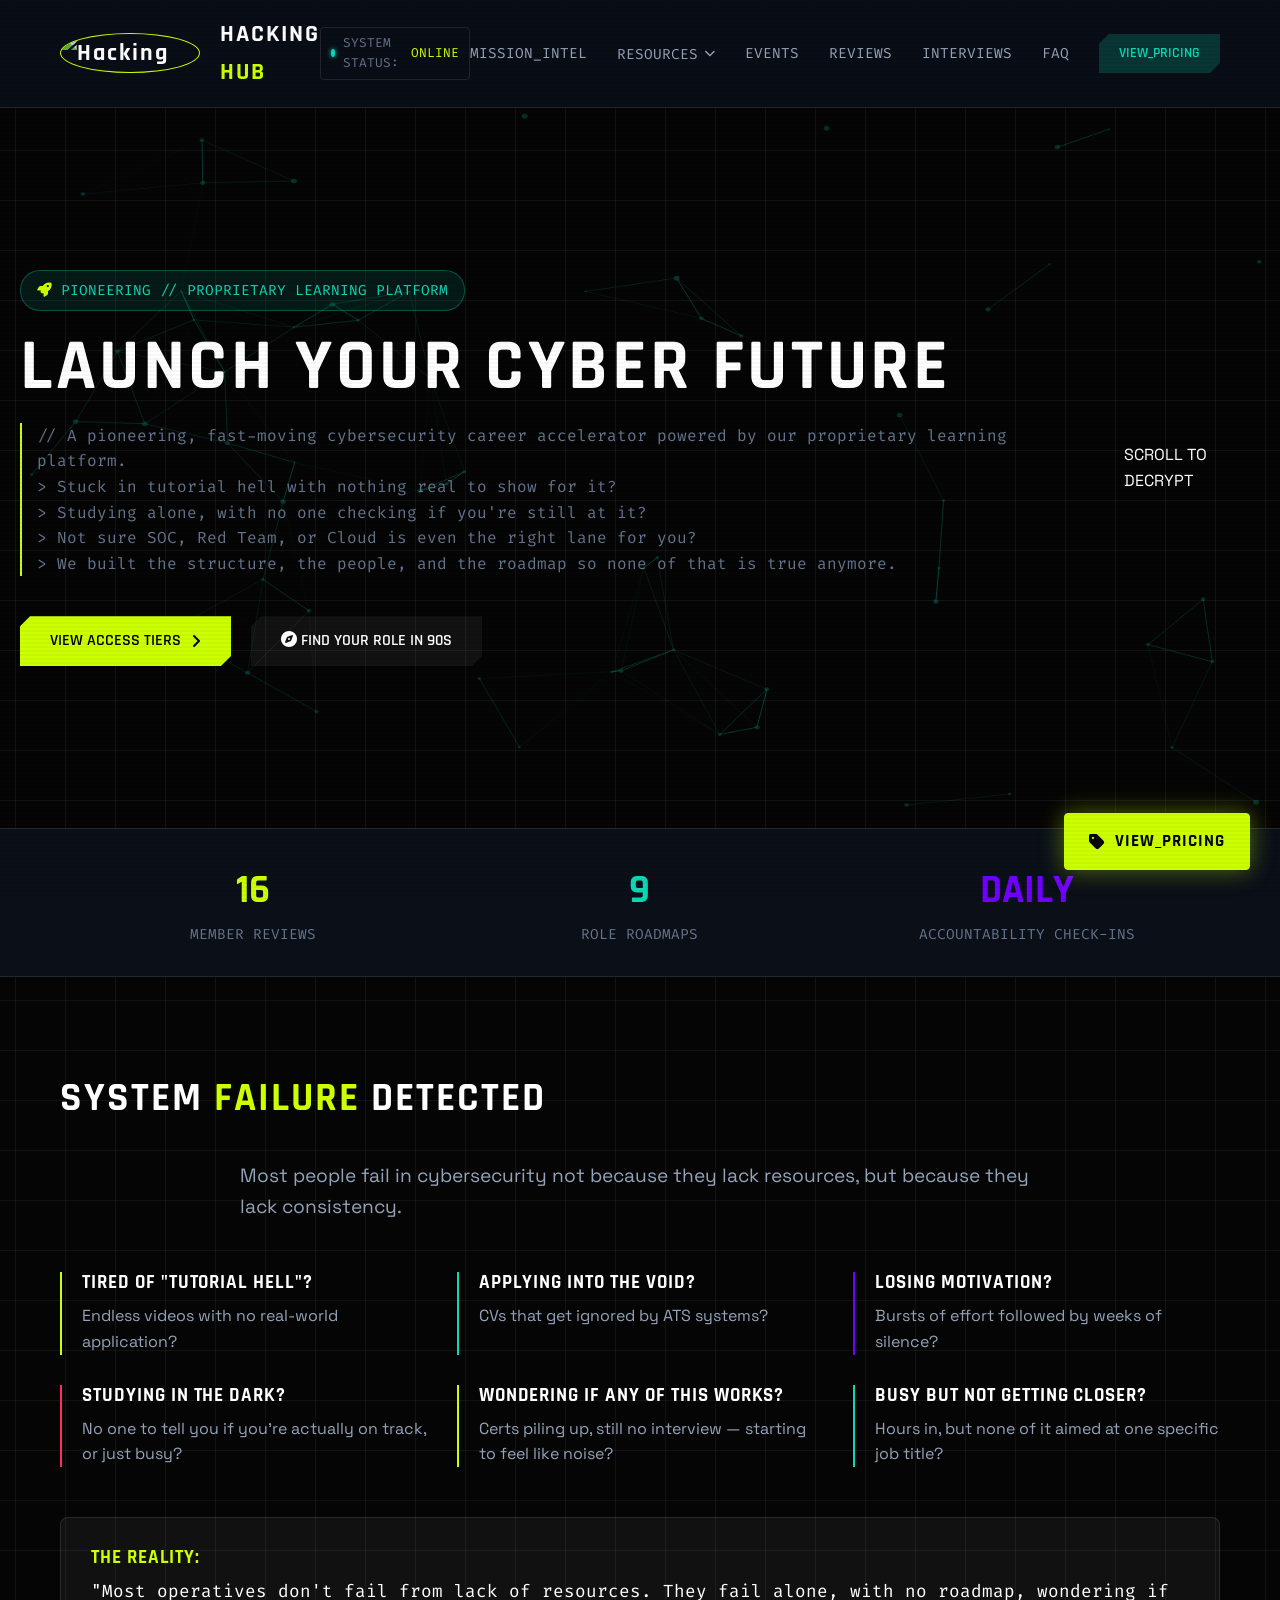
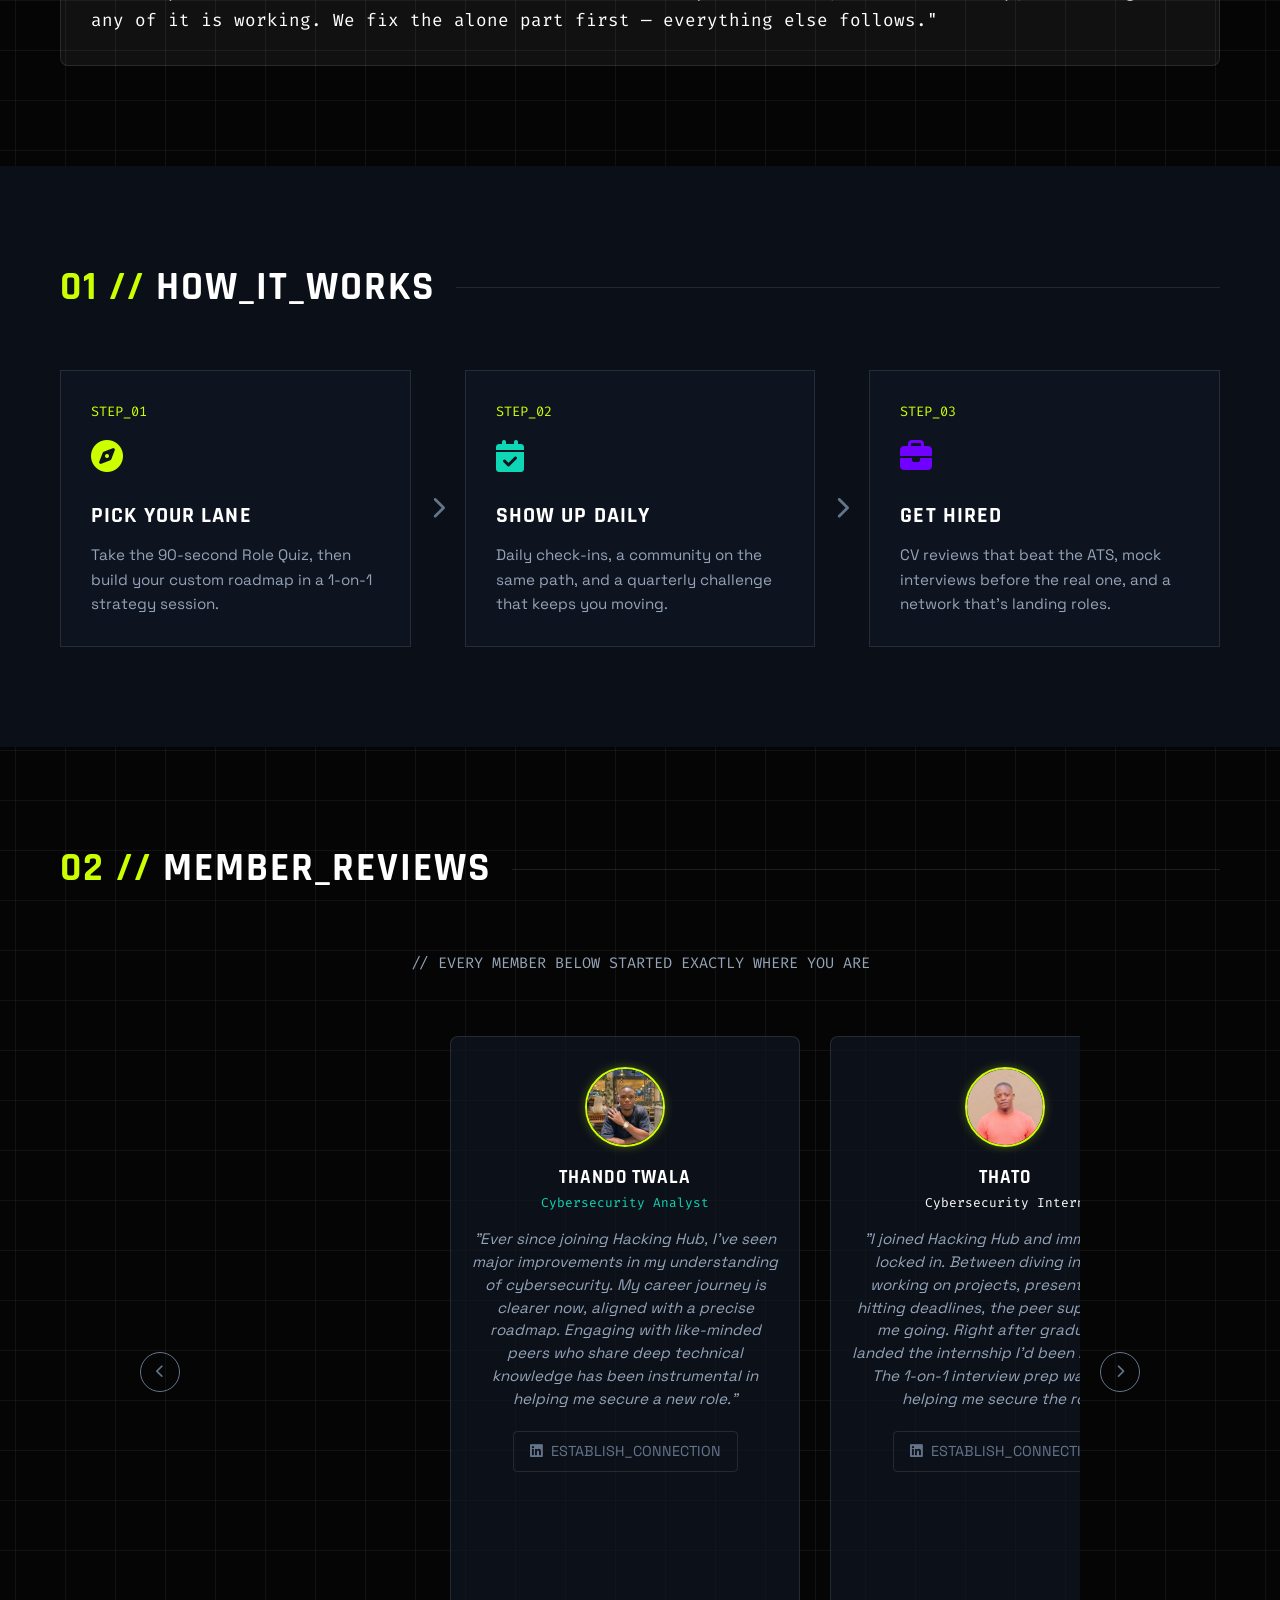
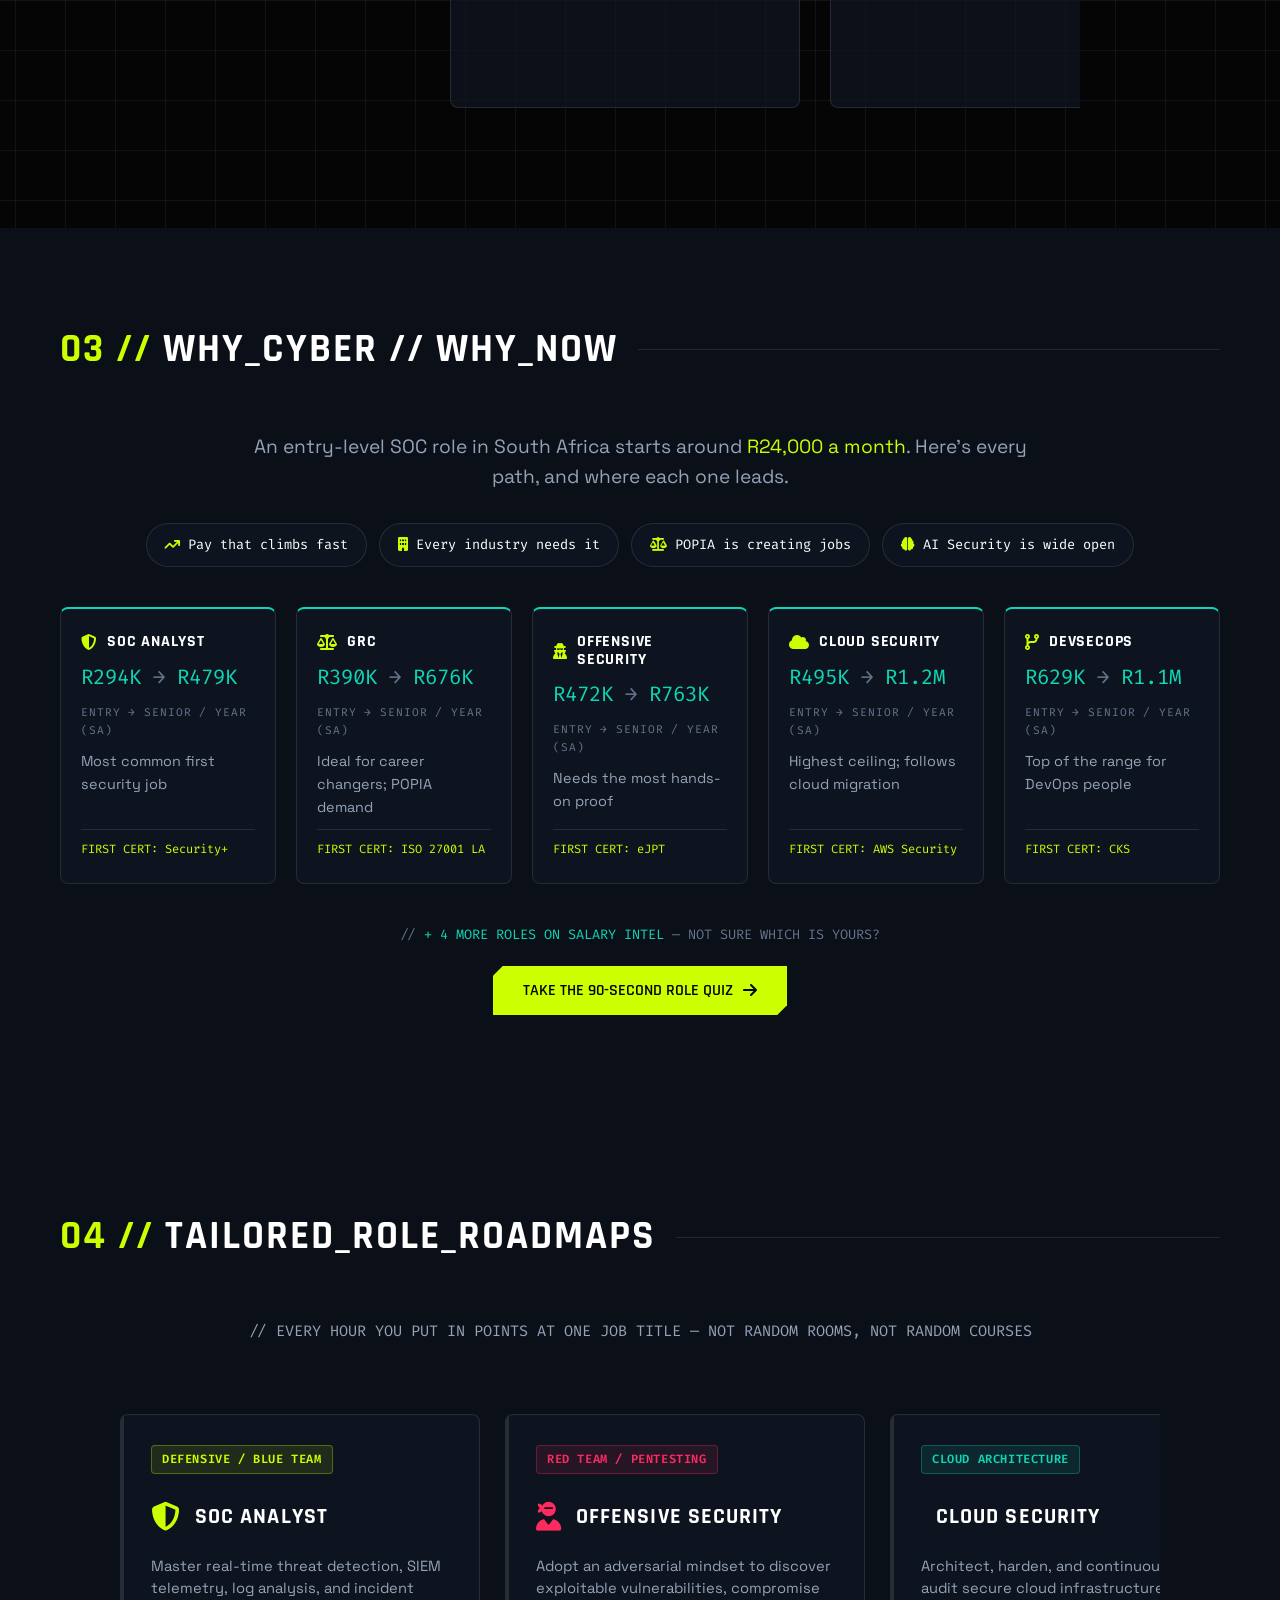
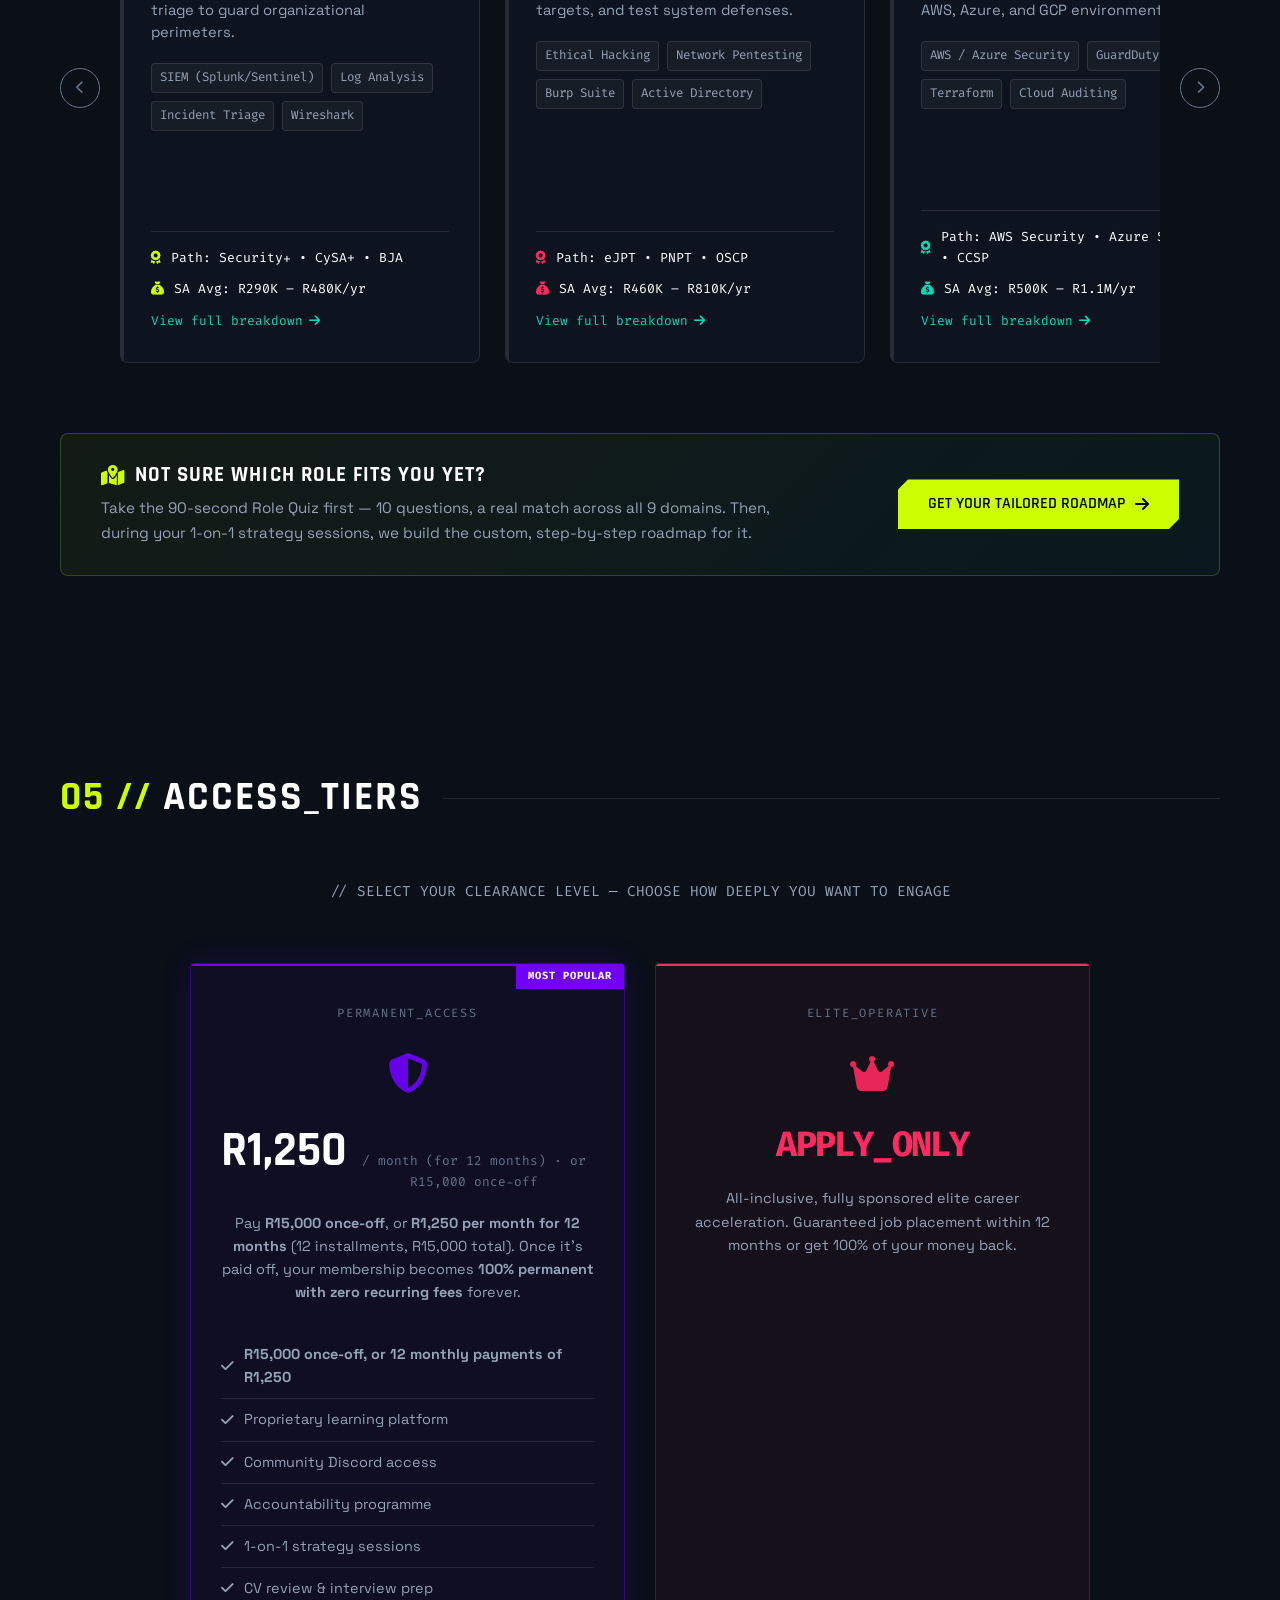
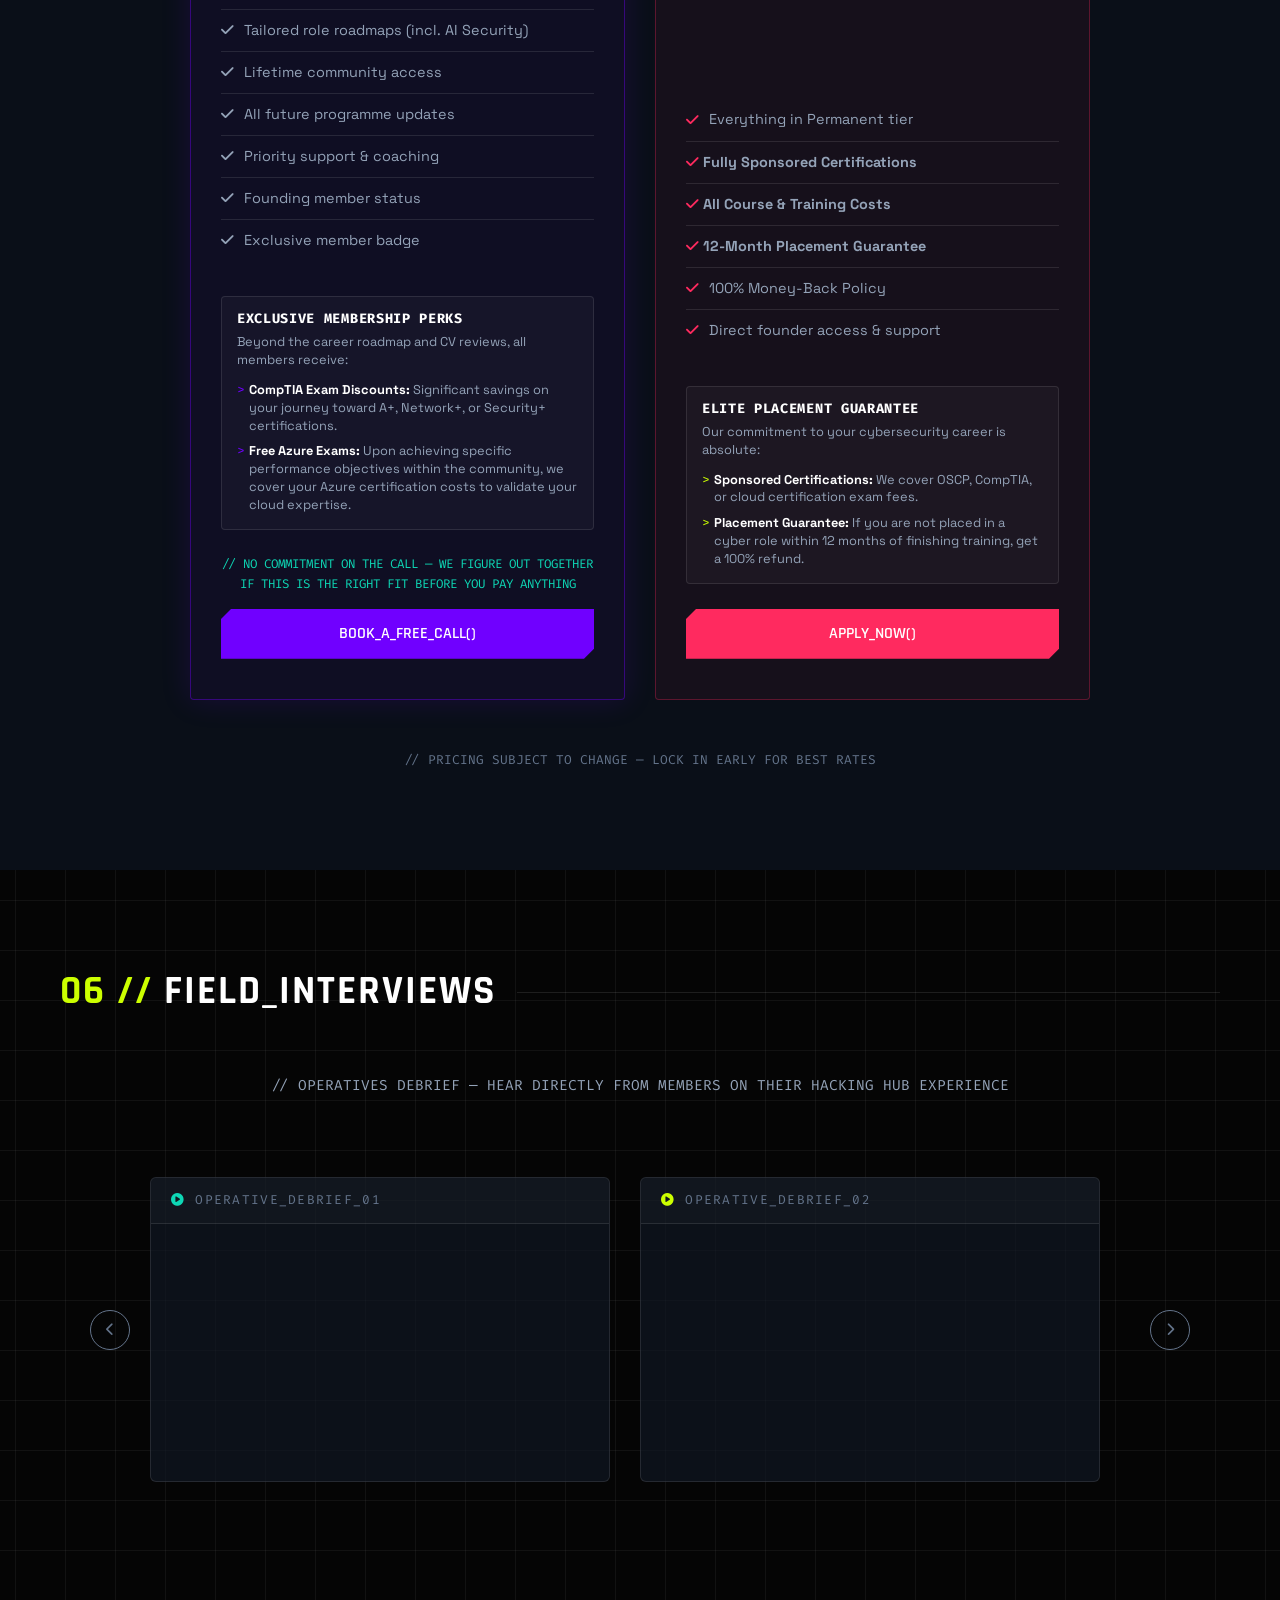
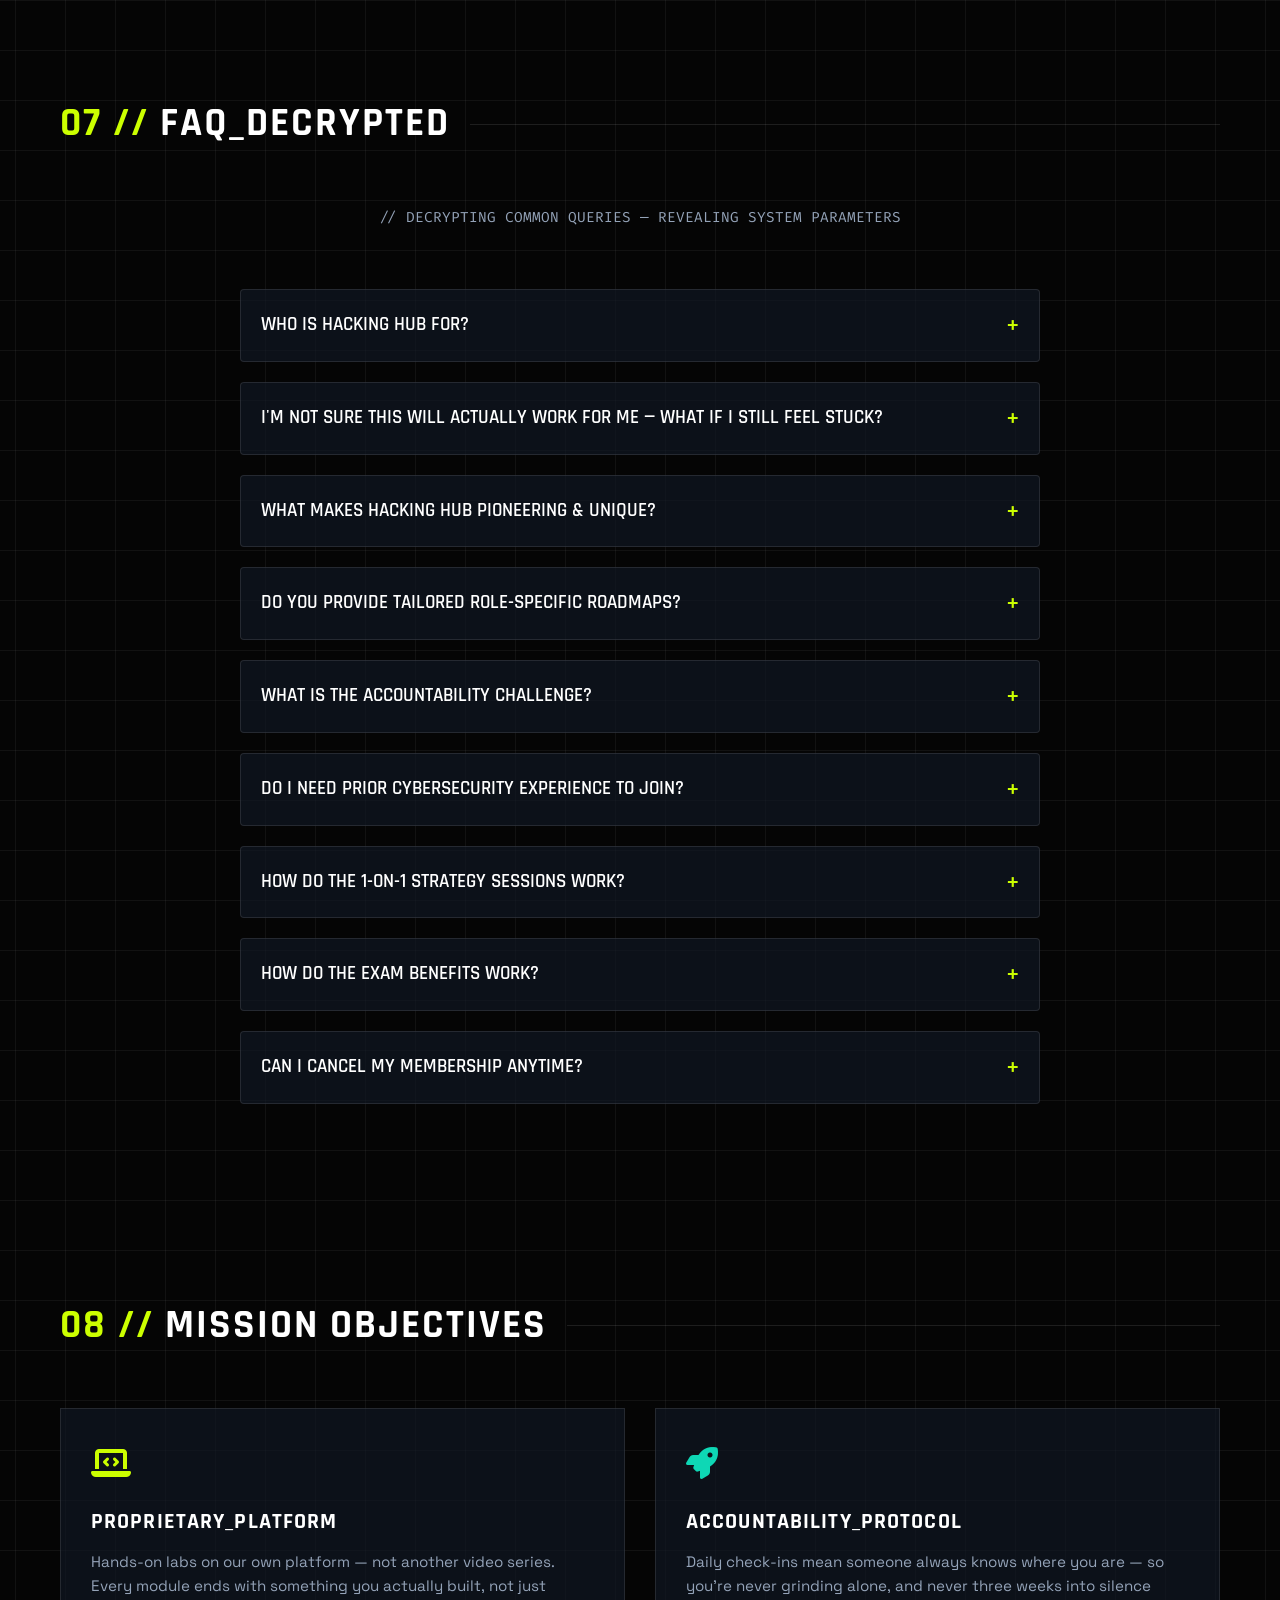
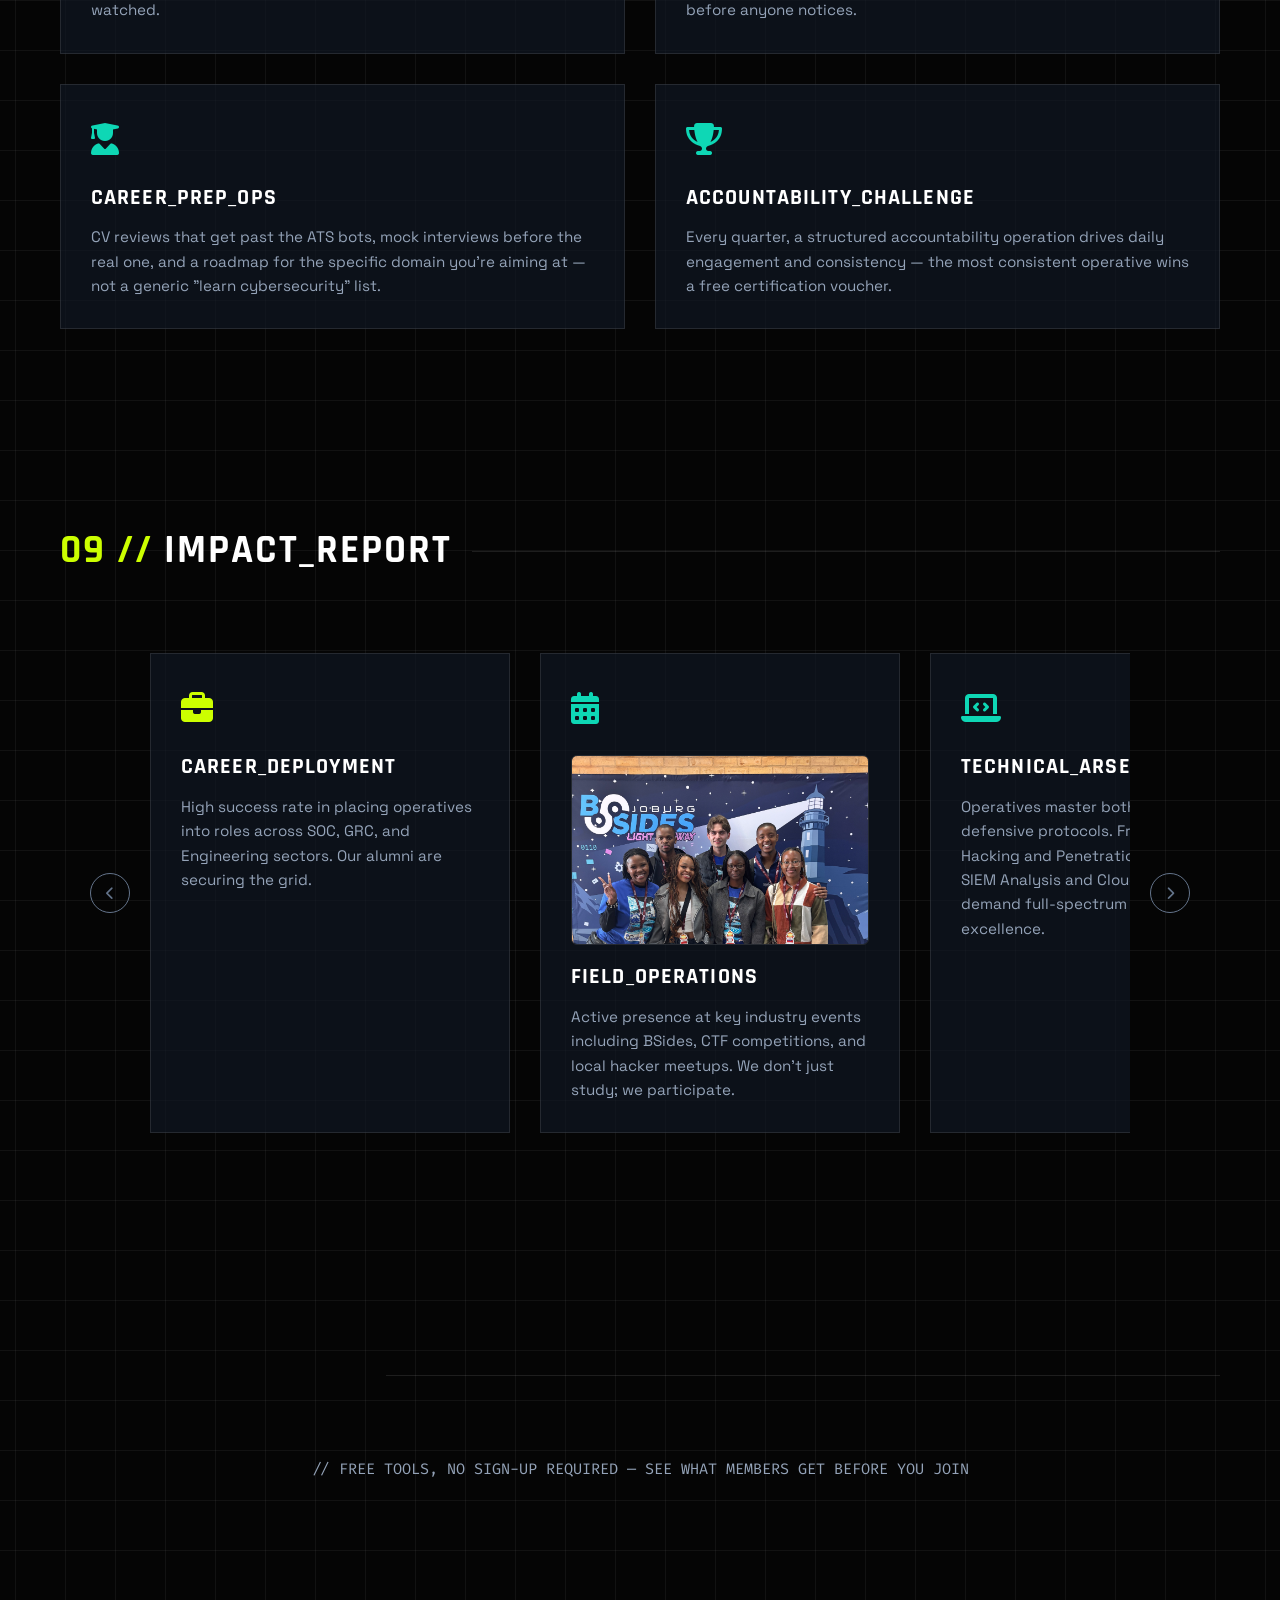
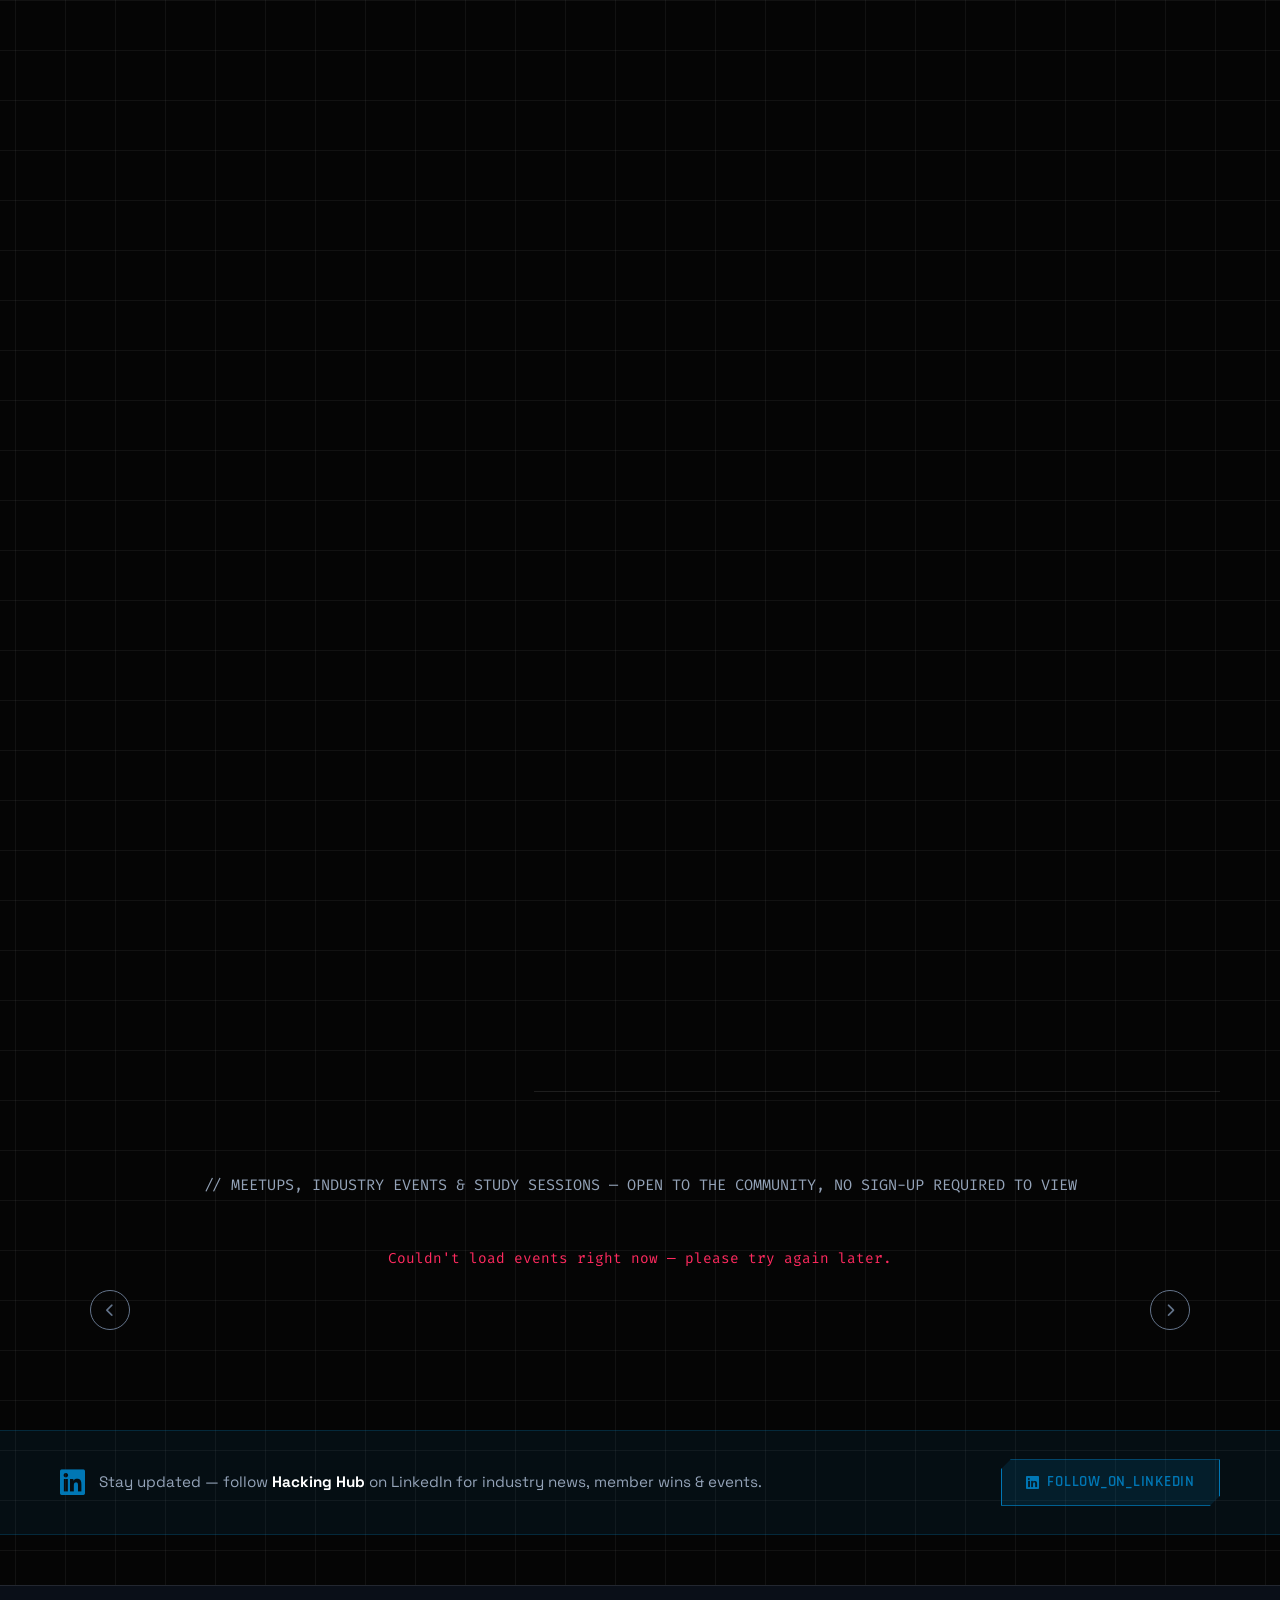
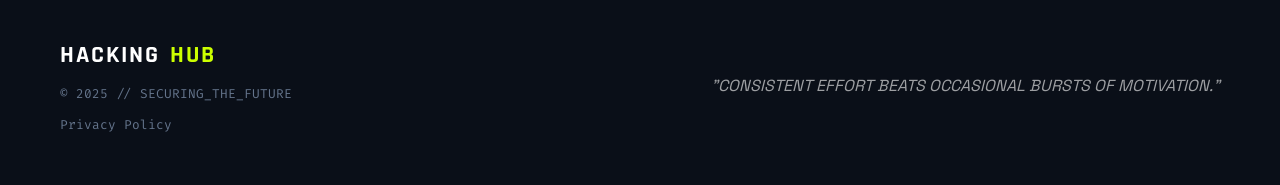
==== commit fcb1b877: "Refactor member reviews section and update styles - Renamed "Proof Strip" section to "Member Reviews" ====
--- a/index.html
+++ b/index.html
@@ -37,7 +37,7 @@
     <meta name="twitter:title" content="Hacking Hub | Cyber Career Accelerator">
     <meta name="twitter:description" content="A South African cybersecurity career accelerator — coach-built roadmaps, real salary data, hands-on prep, and a community, to help you land your first role in security.">
     <meta name="twitter:image" content="https://hackinghub.co.za/images/hacking-hub-logo.png">
-    <link rel="stylesheet" href="styles.css">
+    <link rel="stylesheet" href="styles.css?v=2">
     <!-- FontAwesome for Icons -->
     <link rel="stylesheet" href="https://cdnjs.cloudflare.com/ajax/libs/font-awesome/6.4.0/css/all.min.css">
     <!-- Google AdSense -->
@@ -191,11 +191,11 @@
         </div>
     </section>
 
-    <!-- Proof Strip -->
-    <section id="proof" class="section">
+    <!-- Member Reviews Section -->
+    <section id="reviews" class="section">
         <div class="container">
             <div class="section-header">
-                <h2 class="section-title"><span class="text-lime">02 //</span> WHERE_YOU_ARE_NOW</h2>
+                <h2 class="section-title"><span class="text-lime">02 //</span> MEMBER_REVIEWS</h2>
                 <div class="section-line"></div>
             </div>
 
@@ -203,31 +203,220 @@
                 // EVERY MEMBER BELOW STARTED EXACTLY WHERE YOU ARE
             </p>
 
-            <div class="proof-grid">
-                <div class="review-card">
-                    <img src="images/joshua-harrop-headshot.jpeg" alt="Joshua" class="review-avatar">
-                    <div class="review-content">
-                        <h3>JOSHUA</h3>
-                        <p class="role text-cyan">SOC Analyst Intern</p>
-                        <p class="review-text">"Before Hacking Hub, I was studying in isolation. The daily accountability check-ins changed everything. I finally passed my Security+."</p>
-                    </div>
-                </div>
-                <div class="review-card">
-                    <img src="images/nonhlanhla-sindane-headshot.jpeg" alt="Nonhlanhla" class="review-avatar">
-                    <div class="review-content">
-                        <h3>NONHLANHLA</h3>
-                        <p class="role text-cyan">Junior Security Code Review Analyst</p>
-                        <p class="review-text">"I started doing cybersecurity work consistently every day instead of just learning in bursts... and ultimately landed a job in cybersecurity."</p>
-                    </div>
-                </div>
-                <div class="review-card">
-                    <img src="images/pinky-headshot.jpeg" alt="Pinky Ndlazi" class="review-avatar">
-                    <div class="review-content">
-                        <h3>PINKY NDLAZI</h3>
-                        <p class="role text-cyan">Cybersecurity Intern</p>
-                        <p class="review-text">"I was feeling pretty hopeless... Hacking Hub kept me inspired, motivated, and above all, sane."</p>
-                    </div>
-                </div>
+            <div class="reviews-carousel-wrapper">
+                <button class="carousel-btn prev-btn" id="prev-review"><i class="fa-solid fa-chevron-left"></i></button>
+
+                <div class="reviews-carousel" id="reviews-carousel">
+                    <!-- Review Card: Thando Twala -->
+                    <div class="review-card hover-glow">
+                        <img src="images/thando-twala-headshot.png" alt="Thando Twala" class="review-avatar">
+                        <div class="review-content">
+                            <h3>THANDO TWALA</h3>
+                            <p class="role text-cyan">Cybersecurity Analyst</p>
+                            <p class="review-text">"Ever since joining Hacking Hub, I've seen major improvements in my understanding of cybersecurity. My career journey is clearer now, aligned with a precise roadmap. Engaging with like-minded peers who share deep technical knowledge has been instrumental in helping me secure a new role."</p>
+                            <a href="https://www.linkedin.com/in/thando-twala-880881250/" class="linkedin-btn" target="_blank" rel="noopener noreferrer"><i class="fa-brands fa-linkedin"></i> ESTABLISH_CONNECTION</a>
+                        </div>
+                    </div>
+
+                    <!-- Review Card: Thato -->
+                    <div class="review-card hover-glow">
+                        <img src="images/thato-headshot.png" alt="Thato" class="review-avatar">
+                        <div class="review-content">
+                            <h3>THATO</h3>
+                            <p class="role text-purple">Cybersecurity Intern</p>
+                            <p class="review-text">"I joined Hacking Hub and immediately locked in. Between diving into labs, working on projects, presenting, and hitting deadlines, the peer support kept me going. Right after graduating, I landed the internship I'd been hoping for! The 1-on-1 interview prep was key in helping me secure the role."</p>
+                            <a href="https://www.linkedin.com/in/thato-pilusa/" class="linkedin-btn" target="_blank" rel="noopener noreferrer"><i class="fa-brands fa-linkedin"></i> ESTABLISH_CONNECTION</a>
+                        </div>
+                    </div>
+
+                    <!-- Review Card: Cathrine -->
+                    <div class="review-card hover-glow">
+                        <img src="images/cathrine-headshot.jpeg" alt="Cathrine" class="review-avatar">
+                        <div class="review-content">
+                            <h3>CATHRINE</h3>
+                            <p class="role text-cyan">SOC Analyst</p>
+                            <p class="review-text">"Making it through the Hacking Hub screening process turned out to be a pivotal moment in advancing myself in cybersecurity. Through consistent effort, hands-on labs, and strong theoretical grounding, I built real practical skills. That discipline ultimately helped me secure a role in cybersecurity, where I now confidently apply everything I learned."</p>
+                            <a href="https://www.linkedin.com/in/cathrine-masekoameng-29989425a/" class="linkedin-btn" target="_blank" rel="noopener noreferrer"><i class="fa-brands fa-linkedin"></i> ESTABLISH_CONNECTION</a>
+                        </div>
+                    </div>
+
+                    <!-- Review Card: Callum -->
+                    <div class="review-card hover-glow">
+                        <img src="images/callum-headshot.jpeg" alt="Callum" class="review-avatar">
+                        <div class="review-content">
+                            <h3>CALLUM</h3>
+                            <p class="role text-lime">IT Audit &amp; GRC Analyst</p>
+                            <p class="review-text">"Hacking Hub is a results driven community. This community holds you accountable by making sure you are staying on track to complete your goals. Seeing other members consistently putting in work motivates you to keep working even on the days you do not feel like working. We also learn from each other's expertise in our HH Sunday meetings which foster insightful discussions."</p>
+                            <a href="https://www.linkedin.com/in/callum-molver-02c/" class="linkedin-btn" target="_blank" rel="noopener noreferrer"><i class="fa-brands fa-linkedin"></i> ESTABLISH_CONNECTION</a>
+                        </div>
+                    </div>
+
+                    <!-- Review Card: Lesoko -->
+                    <div class="review-card hover-glow">
+                        <img src="images/lesoko-headshot-again.png" alt="Lesoko" class="review-avatar">
+                        <div class="review-content">
+                            <h3>LESOKO</h3>
+                            <p class="role text-cyan">Cybersecurity Professional</p>
+                            <p class="review-text">"Hacking Hub played a huge role in helping me land my first cybersecurity job. The environment encourages continuous learning and collaboration making it an invaluable resource for anyone looking to break into cybersecurity or grow their career. The community kept me accountable, motivated and consistently pushed me to learn and improve."</p>
+                            <a href="https://www.linkedin.com/in/lesoko-monyepao-abb546270/" class="linkedin-btn" target="_blank" rel="noopener noreferrer"><i class="fa-brands fa-linkedin"></i> ESTABLISH_CONNECTION</a>
+                        </div>
+                    </div>
+
+                    <!-- Review Card 1 -->
+                    <div class="review-card hover-glow">
+                        <img src="images/joshua-harrop-headshot.jpeg" alt="Joshua Harrop" class="review-avatar">
+                        <div class="review-content">
+                            <h3>JOSHUA</h3>
+                            <p class="role text-cyan">SOC Analyst Intern</p>
+                            <p class="review-text">"Before Hacking Hub, I was studying in isolation. The daily
+                                accountability check-ins changed everything. I finally passed my Security+."</p>
+                            <a href="https://www.linkedin.com/in/joshua-harrop-750945263/" class="linkedin-btn"><i
+                                    class="fa-brands fa-linkedin"></i> ESTABLISH_CONNECTION</a>
+                        </div>
+                    </div>
+
+                    <!-- Review Card 2 -->
+                    <div class="review-card hover-glow">
+                        <img src="images/nonhlanhla-sindane-headshot.jpeg" alt="Nonhlanhla" class="review-avatar">
+                        <div class="review-content">
+                            <h3>NONHLANHLA</h3>
+                            <p class="role text-cyan">Junior Security Code Review Analyst</p>
+                            <p class="review-text">"I started doing cybersecurity work consistently every day instead of just learning in bursts. The community gave me real exposure, pushed me to build confidence, and ultimately helped me land a job in cybersecurity. It made me realize how important it is to invest in myself and my growth."</p>
+                            <a href="https://www.linkedin.com/feed/update/urn:li:activity:7437877574623584257/" class="linkedin-btn"><i
+                                    class="fa-brands fa-linkedin"></i> ESTABLISH_CONNECTION</a>
+                        </div>
+                    </div>
+
+                    <!-- Review Card 3 -->
+                    <div class="review-card hover-glow">
+                        <img src="images/lindokuhle-headshot.jpeg" alt="Lindokuhle" class="review-avatar">
+                        <div class="review-content">
+                            <h3>LINDOKUHLE</h3>
+                            <p class="role text-lime">Junior Consultant: IT Auditing</p>
+                            <p class="review-text">"The HH environment allowed me to remain consistent and constantly
+                                challenged me to acquire more knowledge. I'm surrounded by like-minded people that are
+                                either in the industry or trying to get into it, which is also very motivating."</p>
+                            <a href="https://www.linkedin.com/in/lindokuhle-dlamini/" class="linkedin-btn"><i
+                                    class="fa-brands fa-linkedin"></i> ESTABLISH_CONNECTION</a>
+                        </div>
+                    </div>
+
+                    <!-- Review Card 4 -->
+                    <div class="review-card hover-glow">
+                        <img src="images/khody-headshot.jpeg" alt="Khody" class="review-avatar">
+                        <div class="review-content">
+                            <h3>KHODY</h3>
+                            <p class="role text-cyan">Cybersecurity Engineer</p>
+                            <p class="review-text">"Hacking Hub has pushed my skills to a higher level by keeping me
+                                consistent, hands-on, and accountable in my learning. The daily challenges and team
+                                motivation strengthened my discipline, especially the commitment to completing a
+                                TryHackMe room a day. Being surrounded by driven cybersecurity enthusiasts has sharpened
+                                my thinking, expanded my technical depth, and helped me approach problems more
+                                strategically. Overall, it has genuinely improved my confidence and performance in my
+                                career as a security professional."</p>
+                            <a href="https://www.linkedin.com/in/khody-netshifhefhe-4783b5213/" class="linkedin-btn"><i
+                                    class="fa-brands fa-linkedin"></i> ESTABLISH_CONNECTION</a>
+                        </div>
+                    </div>
+
+                    <!-- Review Card 5 -->
+                    <div class="review-card hover-glow">
+                        <img src="images/nomonde-headshot.jpeg" alt="Nomonde" class="review-avatar">
+                        <div class="review-content">
+                            <h3>NOMONDE</h3>
+                            <p class="role text-purple">Junior Software Developer</p>
+                            <p class="review-text">"My experience at Hacking Hub was transformative. The hands-on blue
+                                team training provided real-world skills in threat hunting and log analysis that
+                                directly prepared me for a cybersecurity career. This program didn't just teach
+                                security, it built the defensive mindset and practical expertise that made me job-ready
+                                from day one."</p>
+                            <a href="https://www.linkedin.com/in/onalenna-nomonde-moroeng-cybersecurity/"
+                                class="linkedin-btn"><i class="fa-brands fa-linkedin"></i> ESTABLISH_CONNECTION</a>
+                        </div>
+                    </div>
+
+                    <!-- Review Card 6 -->
+                    <div class="review-card hover-glow">
+                        <img src="images/thando-headshot.jpeg" alt="Thando" class="review-avatar">
+                        <div class="review-content">
+                            <h3>THANDO</h3>
+                            <p class="role text-cyan">Junior Tech Risk Analyst</p>
+                            <p class="review-text">"Hacking Hub has been a transformative part of my cybersecurity
+                                journey. The community gave me structure, accountability, and a space where learning
+                                feels both supported and challenging. Through the resources and peer motivation, I built
+                                real technical confidence."</p>
+                            <a href="https://www.linkedin.com/in/thandokuhle-mandondo-06a640249/"
+                                class="linkedin-btn"><i class="fa-brands fa-linkedin"></i> ESTABLISH_CONNECTION</a>
+                        </div>
+                    </div>
+
+                    <!-- Review Card 7 -->
+                    <div class="review-card hover-glow">
+                        <img src="images/zanele-headshot.jpeg" alt="Zanele" class="review-avatar">
+                        <div class="review-content">
+                            <h3>ZANELE</h3>
+                            <p class="role text-purple">Cloud Security Professional</p>
+                            <p class="review-text">"Hacking hub is a great community that values integrity, hard-work
+                                and grit. The supportive community has provided me with a safe and encouraging space to
+                                upskill and network with my peers. Siya has done an amazing job at cultivating such a
+                                supportive community!"</p>
+                            <a href="https://www.linkedin.com/in/zanelelmpofu/" class="linkedin-btn"><i
+                                    class="fa-brands fa-linkedin"></i> ESTABLISH_CONNECTION</a>
+                        </div>
+                    </div>
+
+                    <!-- Review Card 8 -->
+                    <div class="review-card hover-glow">
+                        <img src="images/dilemo-headshot.jpeg" alt="Dilemo" class="review-avatar">
+                        <div class="review-content">
+                            <h3>DILEMO</h3>
+                            <p class="role text-cyan">SOC Triage Specialist</p>
+                            <p class="review-text">"My experience within HH has shown me Cybersecurity is a Journey that spans different career paths, whether it is Red, Blue or Purple team... one reoccurring theme is present... and that is if you Lock-In 🔐 you will unlock your dreams. I am the proof."</p>
+                            <a href="https://www.linkedin.com/in/dilemo-molaoa-bb3964136/" class="linkedin-btn" target="_blank" rel="noopener noreferrer"><i
+                                    class="fa-brands fa-linkedin"></i> ESTABLISH_CONNECTION</a>
+                        </div>
+                    </div>
+
+                    <!-- Review Card 9 -->
+                    <div class="review-card hover-glow">
+                        <img src="images/timothy-headshot.jpeg" alt="Timothy" class="review-avatar">
+                        <div class="review-content">
+                            <h3>TIMOTHY</h3>
+                            <p class="role text-purple">Graduate Tech Analyst</p>
+                            <p class="review-text">"Hacking Hub has helped me overcome procrastination and stagnation.
+                                The challenges and daily peer-to-peer accountability, as well as the one on one
+                                1-on-1 Strategy Sessions has instilled discipline within me to stay consistent and
+                                always strive to improve."</p>
+                            <a href="https://www.linkedin.com/in/timothy-adams2/" class="linkedin-btn"><i
+                                    class="fa-brands fa-linkedin"></i> ESTABLISH_CONNECTION</a>
+                        </div>
+                    </div>
+
+                    <!-- Review Card 10 -->
+                    <div class="review-card hover-glow">
+                        <img src="images/craig-antonio-headshot.png" alt="Craig Antonio" class="review-avatar">
+                        <div class="review-content">
+                            <h3>CRAIG ANTONIO</h3>
+                            <p class="role text-lime">IT Professional</p>
+                            <p class="review-text">"Hacking Hub is a community that inspires and promotes growth. As a community that is always growing, there's no way you won't grow while you're part of it. From the 1-on-1 sessions to your own custom roadmap, tailored specifically to the role you're targeting, everything is designed to help you succeed. This was made especially evident in my life when I landed my first job in IT! 'You are a product of your environment.'"</p>
+                            <a href="https://www.linkedin.com/in/craig-antonio/" class="linkedin-btn" target="_blank" rel="noopener noreferrer"><i class="fa-brands fa-linkedin"></i> ESTABLISH_CONNECTION</a>
+                        </div>
+                    </div>
+
+                    <!-- Review Card: Pinky Ndlazi -->
+                    <div class="review-card hover-glow">
+                        <img src="images/pinky-headshot.jpeg" alt="Pinky Ndlazi" class="review-avatar">
+                        <div class="review-content">
+                            <h3>PINKY NDLAZI</h3>
+                            <p class="role text-cyan">Cybersecurity Intern</p>
+                            <p class="review-text">"I found the community during a particularly tough stretch, a time when I was feeling pretty hopeless, despite all the hard work I'd put into amassing certifications and grinding through labs. The entry-level cybersecurity space comes with so much noise that it's easy to get discouraged. One day on LinkedIn, I stumbled upon Siya's profile, sent a connection request, and asked if I could join his community. He welcomed me in within a day. Long story short: Hacking Hub kept me inspired, motivated, and above all, sane. Seeing peers on the exact same journey land roles and level up kept my hope alive and proved that the effort is worth it."</p>
+                            <a href="https://www.linkedin.com/in/ntsoareleng-ndlazi-371991378/" class="linkedin-btn" target="_blank" rel="noopener noreferrer"><i class="fa-brands fa-linkedin"></i> ESTABLISH_CONNECTION</a>
+                        </div>
+                    </div>
+                </div>
+
+                <button class="carousel-btn next-btn" id="next-review"><i
+                        class="fa-solid fa-chevron-right"></i></button>
             </div>
         </div>
     </section>
@@ -251,19 +440,42 @@
                 <span class="why-chip"><i class="fa-solid fa-brain"></i>AI Security is wide open</span>
             </div>
 
-            <div class="why-table-wrap">
-                <table class="why-table">
-                    <thead>
-                        <tr><th>ROLE</th><th>ENTRY &rarr; SENIOR (SA / YEAR)</th><th>WHY IT'S A GOOD DOOR</th><th>FIRST CERT</th></tr>
-                    </thead>
-                    <tbody>
-                        <tr><td>SOC Analyst</td><td class="why-pay">R294K &rarr; R479K</td><td>Most common first security job</td><td>Security+</td></tr>
-                        <tr><td>GRC</td><td class="why-pay">R390K &rarr; R676K</td><td>Ideal for career changers; POPIA demand</td><td>ISO 27001 LA</td></tr>
-                        <tr><td>Offensive Security</td><td class="why-pay">R472K &rarr; R763K</td><td>Needs the most hands-on proof</td><td>eJPT</td></tr>
-                        <tr><td>Cloud Security</td><td class="why-pay">R495K &rarr; R1.2M</td><td>Highest ceiling; follows cloud migration</td><td>AWS Security</td></tr>
-                        <tr><td>DevSecOps</td><td class="why-pay">R629K &rarr; R1.1M</td><td>Top of the range for DevOps people</td><td>CKS</td></tr>
-                    </tbody>
-                </table>
+            <div class="role-grid">
+                <div class="role-card">
+                    <div class="role-card-head"><i class="fa-solid fa-shield-halved"></i><h3>SOC ANALYST</h3></div>
+                    <div class="role-pay">R294K <span>&rarr;</span> R479K</div>
+                    <div class="role-pay-label">ENTRY &rarr; SENIOR / YEAR (SA)</div>
+                    <p>Most common first security job</p>
+                    <div class="role-cert">FIRST CERT: Security+</div>
+                </div>
+                <div class="role-card">
+                    <div class="role-card-head"><i class="fa-solid fa-scale-balanced"></i><h3>GRC</h3></div>
+                    <div class="role-pay">R390K <span>&rarr;</span> R676K</div>
+                    <div class="role-pay-label">ENTRY &rarr; SENIOR / YEAR (SA)</div>
+                    <p>Ideal for career changers; POPIA demand</p>
+                    <div class="role-cert">FIRST CERT: ISO 27001 LA</div>
+                </div>
+                <div class="role-card">
+                    <div class="role-card-head"><i class="fa-solid fa-user-secret"></i><h3>OFFENSIVE SECURITY</h3></div>
+                    <div class="role-pay">R472K <span>&rarr;</span> R763K</div>
+                    <div class="role-pay-label">ENTRY &rarr; SENIOR / YEAR (SA)</div>
+                    <p>Needs the most hands-on proof</p>
+                    <div class="role-cert">FIRST CERT: eJPT</div>
+                </div>
+                <div class="role-card">
+                    <div class="role-card-head"><i class="fa-solid fa-cloud"></i><h3>CLOUD SECURITY</h3></div>
+                    <div class="role-pay">R495K <span>&rarr;</span> R1.2M</div>
+                    <div class="role-pay-label">ENTRY &rarr; SENIOR / YEAR (SA)</div>
+                    <p>Highest ceiling; follows cloud migration</p>
+                    <div class="role-cert">FIRST CERT: AWS Security</div>
+                </div>
+                <div class="role-card">
+                    <div class="role-card-head"><i class="fa-solid fa-code-branch"></i><h3>DEVSECOPS</h3></div>
+                    <div class="role-pay">R629K <span>&rarr;</span> R1.1M</div>
+                    <div class="role-pay-label">ENTRY &rarr; SENIOR / YEAR (SA)</div>
+                    <p>Top of the range for DevOps people</p>
+                    <div class="role-cert">FIRST CERT: CKS</div>
+                </div>
             </div>
 
             <div style="text-align: center; margin-top: 40px;">
@@ -539,12 +751,12 @@
                     <div class="pricing-tier-label text-purple">PERMANENT_ACCESS</div>
                     <div class="pricing-icon"><i class="fa-solid fa-shield-halved"></i></div>
                     <div class="pricing-price">
-                        <span class="price-amount text-purple">R1,000</span>
-                        <span class="price-period">/ month (for 10 months)</span>
-                    </div>
-                    <p class="pricing-desc">Pay <strong>R1,000 per month for 10 months</strong> (10 installments total, R10,000 total). After month 10, your membership becomes <strong>100% permanent with zero recurring fees</strong> forever.</p>
+                        <span class="price-amount text-purple">R1,250</span>
+                        <span class="price-period">/ month (for 12 months) &middot; or R15,000 once-off</span>
+                    </div>
+                    <p class="pricing-desc">Pay <strong>R15,000 once-off</strong>, or <strong>R1,250 per month for 12 months</strong> (12 installments, R15,000 total). Once it's paid off, your membership becomes <strong>100% permanent with zero recurring fees</strong> forever.</p>
                     <ul class="pricing-features">
-                        <li><i class="fa-solid fa-check text-purple"></i> <strong>10 monthly payments of R1,000 (R10,000 total)</strong></li>
+                        <li><i class="fa-solid fa-check text-purple"></i> <strong>R15,000 once-off, or 12 monthly payments of R1,250</strong></li>
                         <li><i class="fa-solid fa-check text-purple"></i> Proprietary learning platform</li>
                         <li><i class="fa-solid fa-check text-purple"></i> Community Discord access</li>
                         <li><i class="fa-solid fa-check text-purple"></i> Accountability programme</li>
@@ -606,237 +818,11 @@
         </div>
     </section>
 
-    <!-- Member Reviews Section -->
-    <section id="reviews" class="section">
-        <div class="container">
-            <div class="section-header">
-                <h2 class="section-title"><span class="text-lime">06 //</span> MEMBER_REVIEWS</h2>
-                <div class="section-line"></div>
-            </div>
-
-            <div class="reviews-carousel-wrapper">
-                <button class="carousel-btn prev-btn" id="prev-review"><i class="fa-solid fa-chevron-left"></i></button>
-
-                <div class="reviews-carousel" id="reviews-carousel">
-                    <!-- Review Card: Thando Twala -->
-                    <div class="review-card hover-glow">
-                        <img src="images/thando-twala-headshot.png" alt="Thando Twala" class="review-avatar">
-                        <div class="review-content">
-                            <h3>THANDO TWALA</h3>
-                            <p class="role text-cyan">Cybersecurity Analyst</p>
-                            <p class="review-text">"Ever since joining Hacking Hub, I've seen major improvements in my understanding of cybersecurity. My career journey is clearer now, aligned with a precise roadmap. Engaging with like-minded peers who share deep technical knowledge has been instrumental in helping me secure a new role."</p>
-                            <a href="https://www.linkedin.com/in/thando-twala-880881250/" class="linkedin-btn" target="_blank" rel="noopener noreferrer"><i class="fa-brands fa-linkedin"></i> ESTABLISH_CONNECTION</a>
-                        </div>
-                    </div>
-
-                    <!-- Review Card: Thato -->
-                    <div class="review-card hover-glow">
-                        <img src="images/thato-headshot.png" alt="Thato" class="review-avatar">
-                        <div class="review-content">
-                            <h3>THATO</h3>
-                            <p class="role text-purple">Cybersecurity Intern</p>
-                            <p class="review-text">"I joined Hacking Hub and immediately locked in. Between diving into labs, working on projects, presenting, and hitting deadlines, the peer support kept me going. Right after graduating, I landed the internship I'd been hoping for! The 1-on-1 interview prep was key in helping me secure the role."</p>
-                            <a href="https://www.linkedin.com/in/thato-pilusa/" class="linkedin-btn" target="_blank" rel="noopener noreferrer"><i class="fa-brands fa-linkedin"></i> ESTABLISH_CONNECTION</a>
-                        </div>
-                    </div>
-
-                    <!-- Review Card: Cathrine -->
-                    <div class="review-card hover-glow">
-                        <img src="images/cathrine-headshot.jpeg" alt="Cathrine" class="review-avatar">
-                        <div class="review-content">
-                            <h3>CATHRINE</h3>
-                            <p class="role text-cyan">SOC Analyst</p>
-                            <p class="review-text">"Making it through the Hacking Hub screening process turned out to be a pivotal moment in advancing myself in cybersecurity. Through consistent effort, hands-on labs, and strong theoretical grounding, I built real practical skills. That discipline ultimately helped me secure a role in cybersecurity, where I now confidently apply everything I learned."</p>
-                            <a href="https://www.linkedin.com/in/cathrine-masekoameng-29989425a/" class="linkedin-btn" target="_blank" rel="noopener noreferrer"><i class="fa-brands fa-linkedin"></i> ESTABLISH_CONNECTION</a>
-                        </div>
-                    </div>
-
-                    <!-- Review Card: Callum -->
-                    <div class="review-card hover-glow">
-                        <img src="images/callum-headshot.jpeg" alt="Callum" class="review-avatar">
-                        <div class="review-content">
-                            <h3>CALLUM</h3>
-                            <p class="role text-lime">IT Audit &amp; GRC Analyst</p>
-                            <p class="review-text">"Hacking Hub is a results driven community. This community holds you accountable by making sure you are staying on track to complete your goals. Seeing other members consistently putting in work motivates you to keep working even on the days you do not feel like working. We also learn from each other's expertise in our HH Sunday meetings which foster insightful discussions."</p>
-                            <a href="https://www.linkedin.com/in/callum-molver-02c/" class="linkedin-btn" target="_blank" rel="noopener noreferrer"><i class="fa-brands fa-linkedin"></i> ESTABLISH_CONNECTION</a>
-                        </div>
-                    </div>
-
-                    <!-- Review Card: Lesoko -->
-                    <div class="review-card hover-glow">
-                        <img src="images/lesoko-headshot-again.png" alt="Lesoko" class="review-avatar">
-                        <div class="review-content">
-                            <h3>LESOKO</h3>
-                            <p class="role text-cyan">Cybersecurity Professional</p>
-                            <p class="review-text">"Hacking Hub played a huge role in helping me land my first cybersecurity job. The environment encourages continuous learning and collaboration making it an invaluable resource for anyone looking to break into cybersecurity or grow their career. The community kept me accountable, motivated and consistently pushed me to learn and improve."</p>
-                            <a href="https://www.linkedin.com/in/lesoko-monyepao-abb546270/" class="linkedin-btn" target="_blank" rel="noopener noreferrer"><i class="fa-brands fa-linkedin"></i> ESTABLISH_CONNECTION</a>
-                        </div>
-                    </div>
-
-                    <!-- Review Card 1 -->
-                    <div class="review-card hover-glow">
-                        <img src="images/joshua-harrop-headshot.jpeg" alt="Joshua Harrop" class="review-avatar">
-                        <div class="review-content">
-                            <h3>JOSHUA</h3>
-                            <p class="role text-cyan">SOC Analyst Intern</p>
-                            <p class="review-text">"Before Hacking Hub, I was studying in isolation. The daily
-                                accountability check-ins changed everything. I finally passed my Security+."</p>
-                            <a href="https://www.linkedin.com/in/joshua-harrop-750945263/" class="linkedin-btn"><i
-                                    class="fa-brands fa-linkedin"></i> ESTABLISH_CONNECTION</a>
-                        </div>
-                    </div>
-
-                    <!-- Review Card 2 -->
-                    <div class="review-card hover-glow">
-                        <img src="images/nonhlanhla-sindane-headshot.jpeg" alt="Nonhlanhla" class="review-avatar">
-                        <div class="review-content">
-                            <h3>NONHLANHLA</h3>
-                            <p class="role text-cyan">Junior Security Code Review Analyst</p>
-                            <p class="review-text">"I started doing cybersecurity work consistently every day instead of just learning in bursts. The community gave me real exposure, pushed me to build confidence, and ultimately helped me land a job in cybersecurity. It made me realize how important it is to invest in myself and my growth."</p>
-                            <a href="https://www.linkedin.com/feed/update/urn:li:activity:7437877574623584257/" class="linkedin-btn"><i
-                                    class="fa-brands fa-linkedin"></i> ESTABLISH_CONNECTION</a>
-                        </div>
-                    </div>
-
-                    <!-- Review Card 3 -->
-                    <div class="review-card hover-glow">
-                        <img src="images/lindokuhle-headshot.jpeg" alt="Lindokuhle" class="review-avatar">
-                        <div class="review-content">
-                            <h3>LINDOKUHLE</h3>
-                            <p class="role text-lime">Junior Consultant: IT Auditing</p>
-                            <p class="review-text">"The HH environment allowed me to remain consistent and constantly
-                                challenged me to acquire more knowledge. I'm surrounded by like-minded people that are
-                                either in the industry or trying to get into it, which is also very motivating."</p>
-                            <a href="https://www.linkedin.com/in/lindokuhle-dlamini/" class="linkedin-btn"><i
-                                    class="fa-brands fa-linkedin"></i> ESTABLISH_CONNECTION</a>
-                        </div>
-                    </div>
-
-                    <!-- Review Card 4 -->
-                    <div class="review-card hover-glow">
-                        <img src="images/khody-headshot.jpeg" alt="Khody" class="review-avatar">
-                        <div class="review-content">
-                            <h3>KHODY</h3>
-                            <p class="role text-cyan">Cybersecurity Engineer</p>
-                            <p class="review-text">"Hacking Hub has pushed my skills to a higher level by keeping me
-                                consistent, hands-on, and accountable in my learning. The daily challenges and team
-                                motivation strengthened my discipline, especially the commitment to completing a
-                                TryHackMe room a day. Being surrounded by driven cybersecurity enthusiasts has sharpened
-                                my thinking, expanded my technical depth, and helped me approach problems more
-                                strategically. Overall, it has genuinely improved my confidence and performance in my
-                                career as a security professional."</p>
-                            <a href="https://www.linkedin.com/in/khody-netshifhefhe-4783b5213/" class="linkedin-btn"><i
-                                    class="fa-brands fa-linkedin"></i> ESTABLISH_CONNECTION</a>
-                        </div>
-                    </div>
-
-                    <!-- Review Card 5 -->
-                    <div class="review-card hover-glow">
-                        <img src="images/nomonde-headshot.jpeg" alt="Nomonde" class="review-avatar">
-                        <div class="review-content">
-                            <h3>NOMONDE</h3>
-                            <p class="role text-purple">Junior Software Developer</p>
-                            <p class="review-text">"My experience at Hacking Hub was transformative. The hands-on blue
-                                team training provided real-world skills in threat hunting and log analysis that
-                                directly prepared me for a cybersecurity career. This program didn't just teach
-                                security, it built the defensive mindset and practical expertise that made me job-ready
-                                from day one."</p>
-                            <a href="https://www.linkedin.com/in/onalenna-nomonde-moroeng-cybersecurity/"
-                                class="linkedin-btn"><i class="fa-brands fa-linkedin"></i> ESTABLISH_CONNECTION</a>
-                        </div>
-                    </div>
-
-                    <!-- Review Card 6 -->
-                    <div class="review-card hover-glow">
-                        <img src="images/thando-headshot.jpeg" alt="Thando" class="review-avatar">
-                        <div class="review-content">
-                            <h3>THANDO</h3>
-                            <p class="role text-cyan">Junior Tech Risk Analyst</p>
-                            <p class="review-text">"Hacking Hub has been a transformative part of my cybersecurity
-                                journey. The community gave me structure, accountability, and a space where learning
-                                feels both supported and challenging. Through the resources and peer motivation, I built
-                                real technical confidence."</p>
-                            <a href="https://www.linkedin.com/in/thandokuhle-mandondo-06a640249/"
-                                class="linkedin-btn"><i class="fa-brands fa-linkedin"></i> ESTABLISH_CONNECTION</a>
-                        </div>
-                    </div>
-
-                    <!-- Review Card 7 -->
-                    <div class="review-card hover-glow">
-                        <img src="images/zanele-headshot.jpeg" alt="Zanele" class="review-avatar">
-                        <div class="review-content">
-                            <h3>ZANELE</h3>
-                            <p class="role text-purple">Cloud Security Professional</p>
-                            <p class="review-text">"Hacking hub is a great community that values integrity, hard-work
-                                and grit. The supportive community has provided me with a safe and encouraging space to
-                                upskill and network with my peers. Siya has done an amazing job at cultivating such a
-                                supportive community!"</p>
-                            <a href="https://www.linkedin.com/in/zanelelmpofu/" class="linkedin-btn"><i
-                                    class="fa-brands fa-linkedin"></i> ESTABLISH_CONNECTION</a>
-                        </div>
-                    </div>
-
-                    <!-- Review Card 8 -->
-                    <div class="review-card hover-glow">
-                        <img src="images/dilemo-headshot.jpeg" alt="Dilemo" class="review-avatar">
-                        <div class="review-content">
-                            <h3>DILEMO</h3>
-                            <p class="role text-cyan">SOC Triage Specialist</p>
-                            <p class="review-text">"My experience within HH has shown me Cybersecurity is a Journey that spans different career paths, whether it is Red, Blue or Purple team... one reoccurring theme is present... and that is if you Lock-In 🔐 you will unlock your dreams. I am the proof."</p>
-                            <a href="https://www.linkedin.com/in/dilemo-molaoa-bb3964136/" class="linkedin-btn" target="_blank" rel="noopener noreferrer"><i
-                                    class="fa-brands fa-linkedin"></i> ESTABLISH_CONNECTION</a>
-                        </div>
-                    </div>
-
-                    <!-- Review Card 9 -->
-                    <div class="review-card hover-glow">
-                        <img src="images/timothy-headshot.jpeg" alt="Timothy" class="review-avatar">
-                        <div class="review-content">
-                            <h3>TIMOTHY</h3>
-                            <p class="role text-purple">Graduate Tech Analyst</p>
-                            <p class="review-text">"Hacking Hub has helped me overcome procrastination and stagnation.
-                                The challenges and daily peer-to-peer accountability, as well as the one on one
-                                1-on-1 Strategy Sessions has instilled discipline within me to stay consistent and
-                                always strive to improve."</p>
-                            <a href="https://www.linkedin.com/in/timothy-adams2/" class="linkedin-btn"><i
-                                    class="fa-brands fa-linkedin"></i> ESTABLISH_CONNECTION</a>
-                        </div>
-                    </div>
-
-                    <!-- Review Card 10 -->
-                    <div class="review-card hover-glow">
-                        <img src="images/craig-antonio-headshot.png" alt="Craig Antonio" class="review-avatar">
-                        <div class="review-content">
-                            <h3>CRAIG ANTONIO</h3>
-                            <p class="role text-lime">IT Professional</p>
-                            <p class="review-text">"Hacking Hub is a community that inspires and promotes growth. As a community that is always growing, there's no way you won't grow while you're part of it. From the 1-on-1 sessions to your own custom roadmap, tailored specifically to the role you're targeting, everything is designed to help you succeed. This was made especially evident in my life when I landed my first job in IT! 'You are a product of your environment.'"</p>
-                            <a href="https://www.linkedin.com/in/craig-antonio/" class="linkedin-btn" target="_blank" rel="noopener noreferrer"><i class="fa-brands fa-linkedin"></i> ESTABLISH_CONNECTION</a>
-                        </div>
-                    </div>
-
-                    <!-- Review Card: Pinky Ndlazi -->
-                    <div class="review-card hover-glow">
-                        <img src="images/pinky-headshot.jpeg" alt="Pinky Ndlazi" class="review-avatar">
-                        <div class="review-content">
-                            <h3>PINKY NDLAZI</h3>
-                            <p class="role text-cyan">Cybersecurity Intern</p>
-                            <p class="review-text">"I found the community during a particularly tough stretch, a time when I was feeling pretty hopeless, despite all the hard work I'd put into amassing certifications and grinding through labs. The entry-level cybersecurity space comes with so much noise that it's easy to get discouraged. One day on LinkedIn, I stumbled upon Siya's profile, sent a connection request, and asked if I could join his community. He welcomed me in within a day. Long story short: Hacking Hub kept me inspired, motivated, and above all, sane. Seeing peers on the exact same journey land roles and level up kept my hope alive and proved that the effort is worth it."</p>
-                            <a href="https://www.linkedin.com/in/ntsoareleng-ndlazi-371991378/" class="linkedin-btn" target="_blank" rel="noopener noreferrer"><i class="fa-brands fa-linkedin"></i> ESTABLISH_CONNECTION</a>
-                        </div>
-                    </div>
-                </div>
-
-                <button class="carousel-btn next-btn" id="next-review"><i
-                        class="fa-solid fa-chevron-right"></i></button>
-            </div>
-        </div>
-    </section>
-
     <!-- Member Interviews / Video Section -->
     <section id="interviews" class="section">
         <div class="container">
             <div class="section-header">
-                <h2 class="section-title"><span class="text-lime">07 //</span> FIELD_INTERVIEWS</h2>
+                <h2 class="section-title"><span class="text-lime">06 //</span> FIELD_INTERVIEWS</h2>
                 <div class="section-line"></div>
             </div>
 
@@ -909,7 +895,7 @@
     <section id="faq" class="section">
         <div class="container">
             <div class="section-header">
-                <h2 class="section-title"><span class="text-lime">08 //</span> FAQ_DECRYPTED</h2>
+                <h2 class="section-title"><span class="text-lime">07 //</span> FAQ_DECRYPTED</h2>
                 <div class="section-line"></div>
             </div>
 
@@ -977,7 +963,7 @@
                 <details class="faq-item">
                     <summary class="faq-question">CAN I CANCEL MY MEMBERSHIP ANYTIME?</summary>
                     <div class="faq-answer">
-                        Yes. The Elite Operative tier runs on a rolling monthly subscription with no contracts. You can cancel at any point without penalty. The Permanent Access tier is a 10-month installment plan where you pay <strong>R1,000 per month for 10 months</strong> (10 installments total / R10,000 in total), after which you enjoy permanent lifetime access with no ongoing or future payments.
+                        Yes. The Elite Operative tier runs on a rolling monthly subscription with no contracts. You can cancel at any point without penalty. The Permanent Access tier is R15,000 once-off, or a 12-month installment plan where you pay <strong>R1,250 per month for 12 months</strong> (12 installments / R15,000 in total), after which you enjoy permanent lifetime access with no ongoing or future payments.
                     </div>
                 </details>
             </div>
@@ -988,7 +974,7 @@
     <section id="mission" class="section">
         <div class="container">
             <div class="section-header">
-                <h2 class="section-title"><span class="text-lime">09 //</span> MISSION OBJECTIVES</h2>
+                <h2 class="section-title"><span class="text-lime">08 //</span> MISSION OBJECTIVES</h2>
                 <div class="section-line"></div>
             </div>
 
@@ -1036,7 +1022,7 @@
     <section id="impact" class="section">
         <div class="container">
             <div class="section-header">
-                <h2 class="section-title"><span class="text-lime">10 //</span> IMPACT_REPORT</h2>
+                <h2 class="section-title"><span class="text-lime">09 //</span> IMPACT_REPORT</h2>
                 <div class="section-line"></div>
             </div>
 
@@ -1095,7 +1081,7 @@
     <section id="resources" class="section">
         <div class="container">
             <div class="section-header">
-                <h2 class="section-title"><span class="text-lime">11 //</span> RESOURCES</h2>
+                <h2 class="section-title"><span class="text-lime">10 //</span> RESOURCES</h2>
                 <div class="section-line"></div>
             </div>
 
@@ -1156,7 +1142,7 @@
     <section id="events" class="section">
         <div class="container">
             <div class="section-header">
-                <h2 class="section-title"><span class="text-lime">12 //</span> COMMUNITY_EVENTS</h2>
+                <h2 class="section-title"><span class="text-lime">11 //</span> COMMUNITY_EVENTS</h2>
                 <div class="section-line"></div>
             </div>
 
--- a/styles.css
+++ b/styles.css
@@ -2163,19 +2163,6 @@
     font-size: 1.4rem;
 }
 
-/* ===== PROOF STRIP ===== */
-.proof-grid {
-    display: grid;
-    grid-template-columns: repeat(3, 1fr);
-    gap: 30px;
-}
-
-.proof-grid .review-card {
-    width: auto;
-    max-width: none;
-    min-width: 0;
-}
-
 /* ===== WHY CYBER ===== */
 .why-chips {
     display: flex;
@@ -2200,44 +2187,68 @@
     margin-right: 8px;
 }
 
-.why-table-wrap {
-    max-width: 900px;
-    margin: 0 auto;
-    overflow-x: auto;
-}
-
-.why-table {
-    width: 100%;
-    border-collapse: collapse;
-    font-size: 0.95rem;
-}
-
-.why-table th {
-    text-align: left;
-    font-family: 'Fira Code', monospace;
-    font-size: 0.75rem;
-    font-weight: 400;
+.role-grid {
+    display: grid;
+    grid-template-columns: repeat(auto-fit, minmax(200px, 1fr));
+    gap: 20px;
+}
+
+.role-card {
+    display: flex;
+    flex-direction: column;
+    gap: 10px;
+    padding: 24px 20px;
+    background: var(--bg-card);
+    border: 1px solid var(--border-color);
+    border-top: 2px solid var(--cyber-cyan);
+    border-radius: 8px;
+}
+
+.role-card-head {
+    display: flex;
+    align-items: center;
+    gap: 10px;
+}
+
+.role-card-head i {
+    color: var(--cyber-lime);
+}
+
+.role-card-head h3 {
+    font-size: 1rem;
+    margin: 0;
+}
+
+.role-pay {
+    font-family: 'Fira Code', monospace;
+    font-size: 1.3rem;
+    color: var(--cyber-cyan);
+    white-space: nowrap;
+}
+
+.role-pay span {
+    color: var(--text-tertiary);
+}
+
+.role-pay-label {
+    font-family: 'Fira Code', monospace;
+    font-size: 0.7rem;
     letter-spacing: 0.08em;
     color: var(--text-tertiary);
-    padding: 10px 14px;
-    border-bottom: 1px solid var(--border-color);
-}
-
-.why-table td {
-    padding: 14px;
-    border-bottom: 1px solid var(--border-color);
+}
+
+.role-card p {
     color: var(--text-secondary);
-}
-
-.why-table td:first-child {
-    color: var(--text-primary);
-    font-weight: 600;
-}
-
-.why-table .why-pay {
-    font-family: 'Fira Code', monospace;
-    color: var(--cyber-cyan);
-    white-space: nowrap;
+    font-size: 0.9rem;
+    flex-grow: 1;
+}
+
+.role-cert {
+    font-family: 'Fira Code', monospace;
+    font-size: 0.75rem;
+    color: var(--cyber-lime);
+    padding-top: 10px;
+    border-top: 1px solid var(--border-color);
 }
 
 @media (max-width: 768px) {
@@ -2249,12 +2260,4 @@
         transform: rotate(90deg);
         justify-self: center;
     }
-
-    .proof-grid {
-        grid-template-columns: 1fr;
-    }
-
-    .why-table {
-        min-width: 560px;
-    }
-}
+}
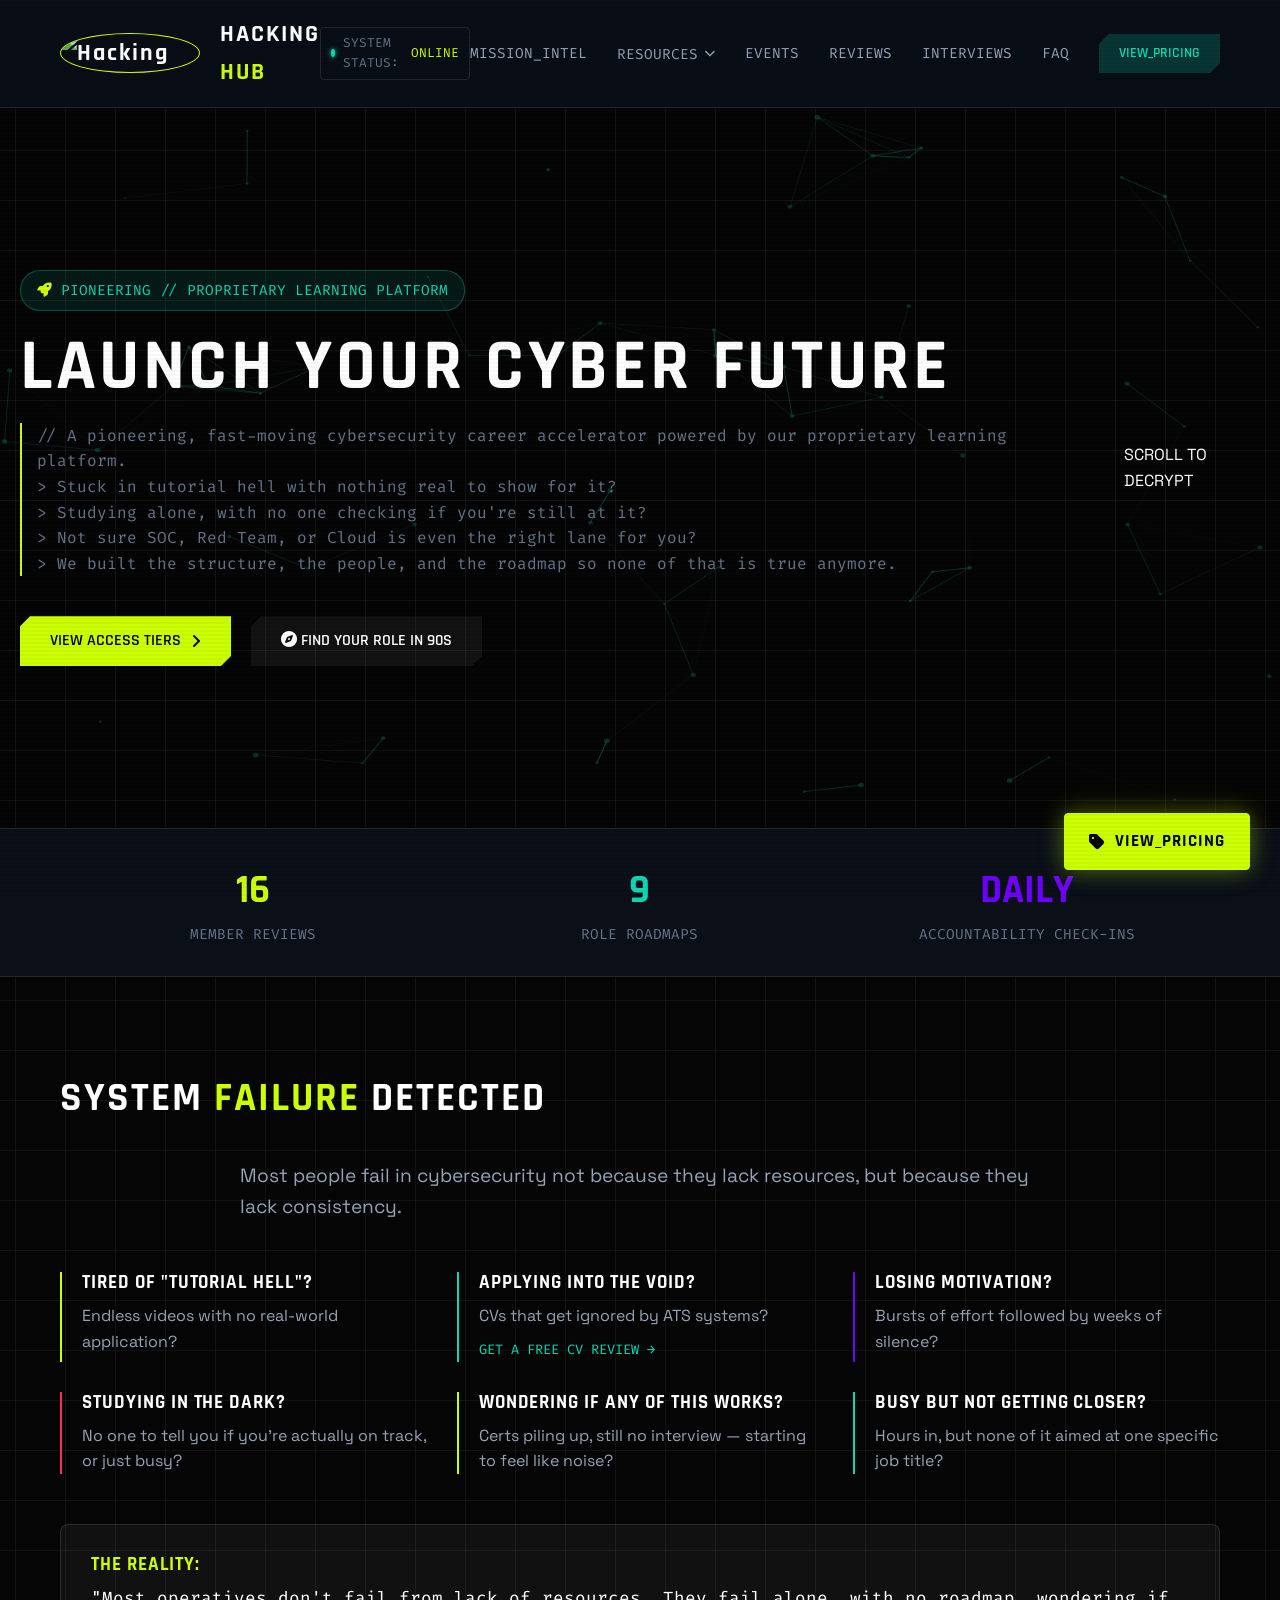
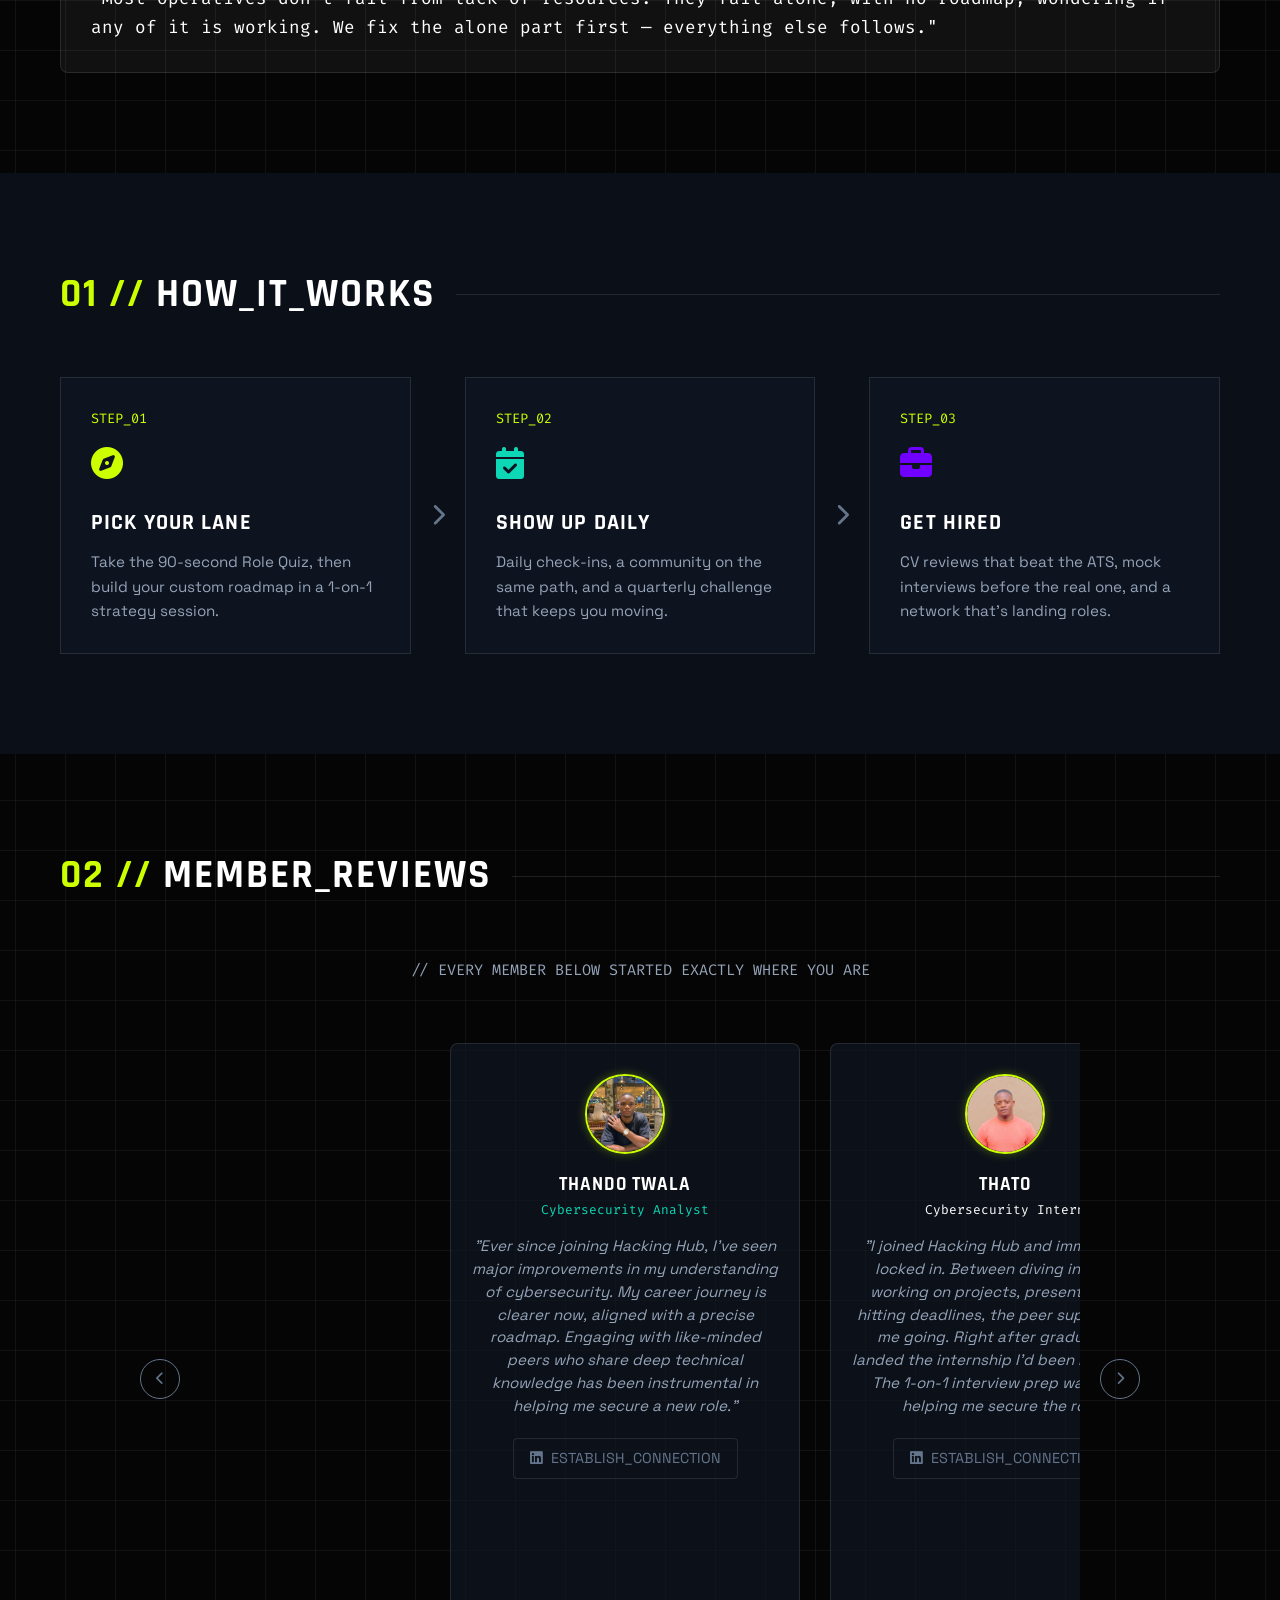
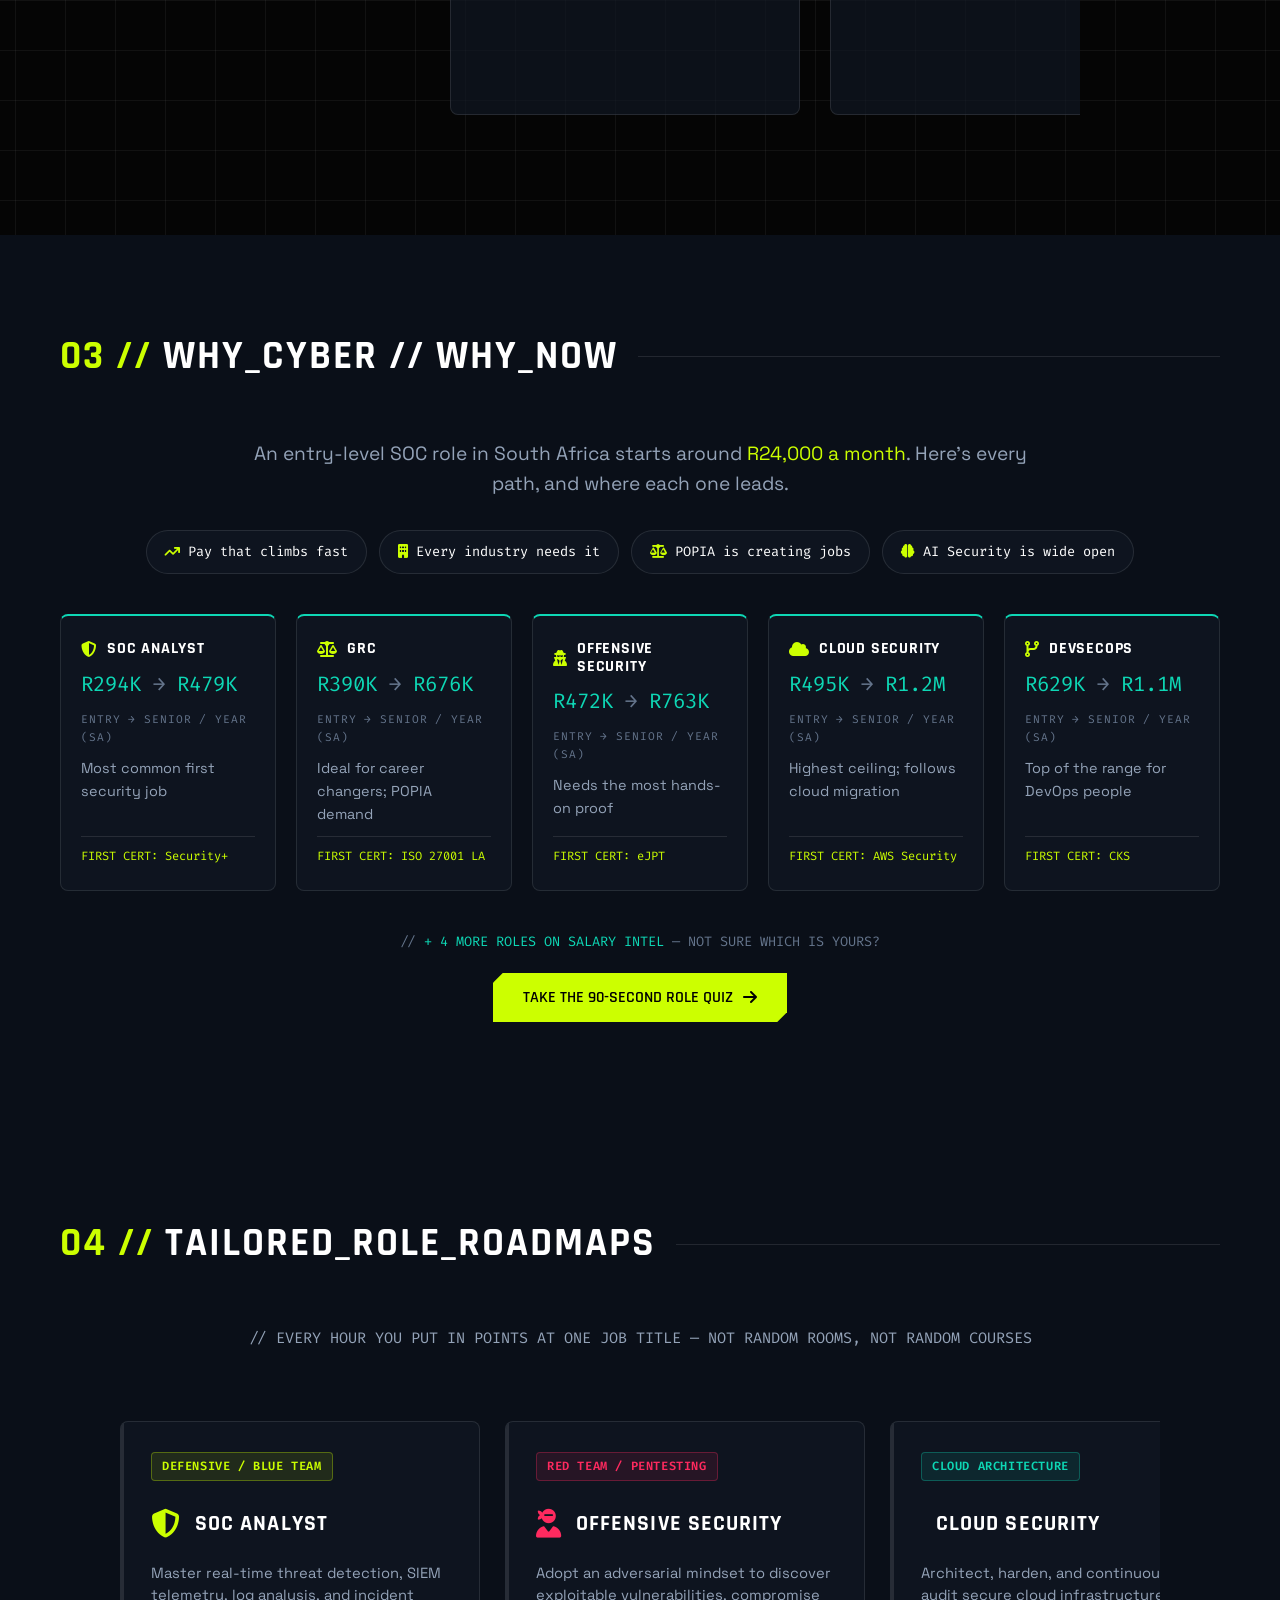
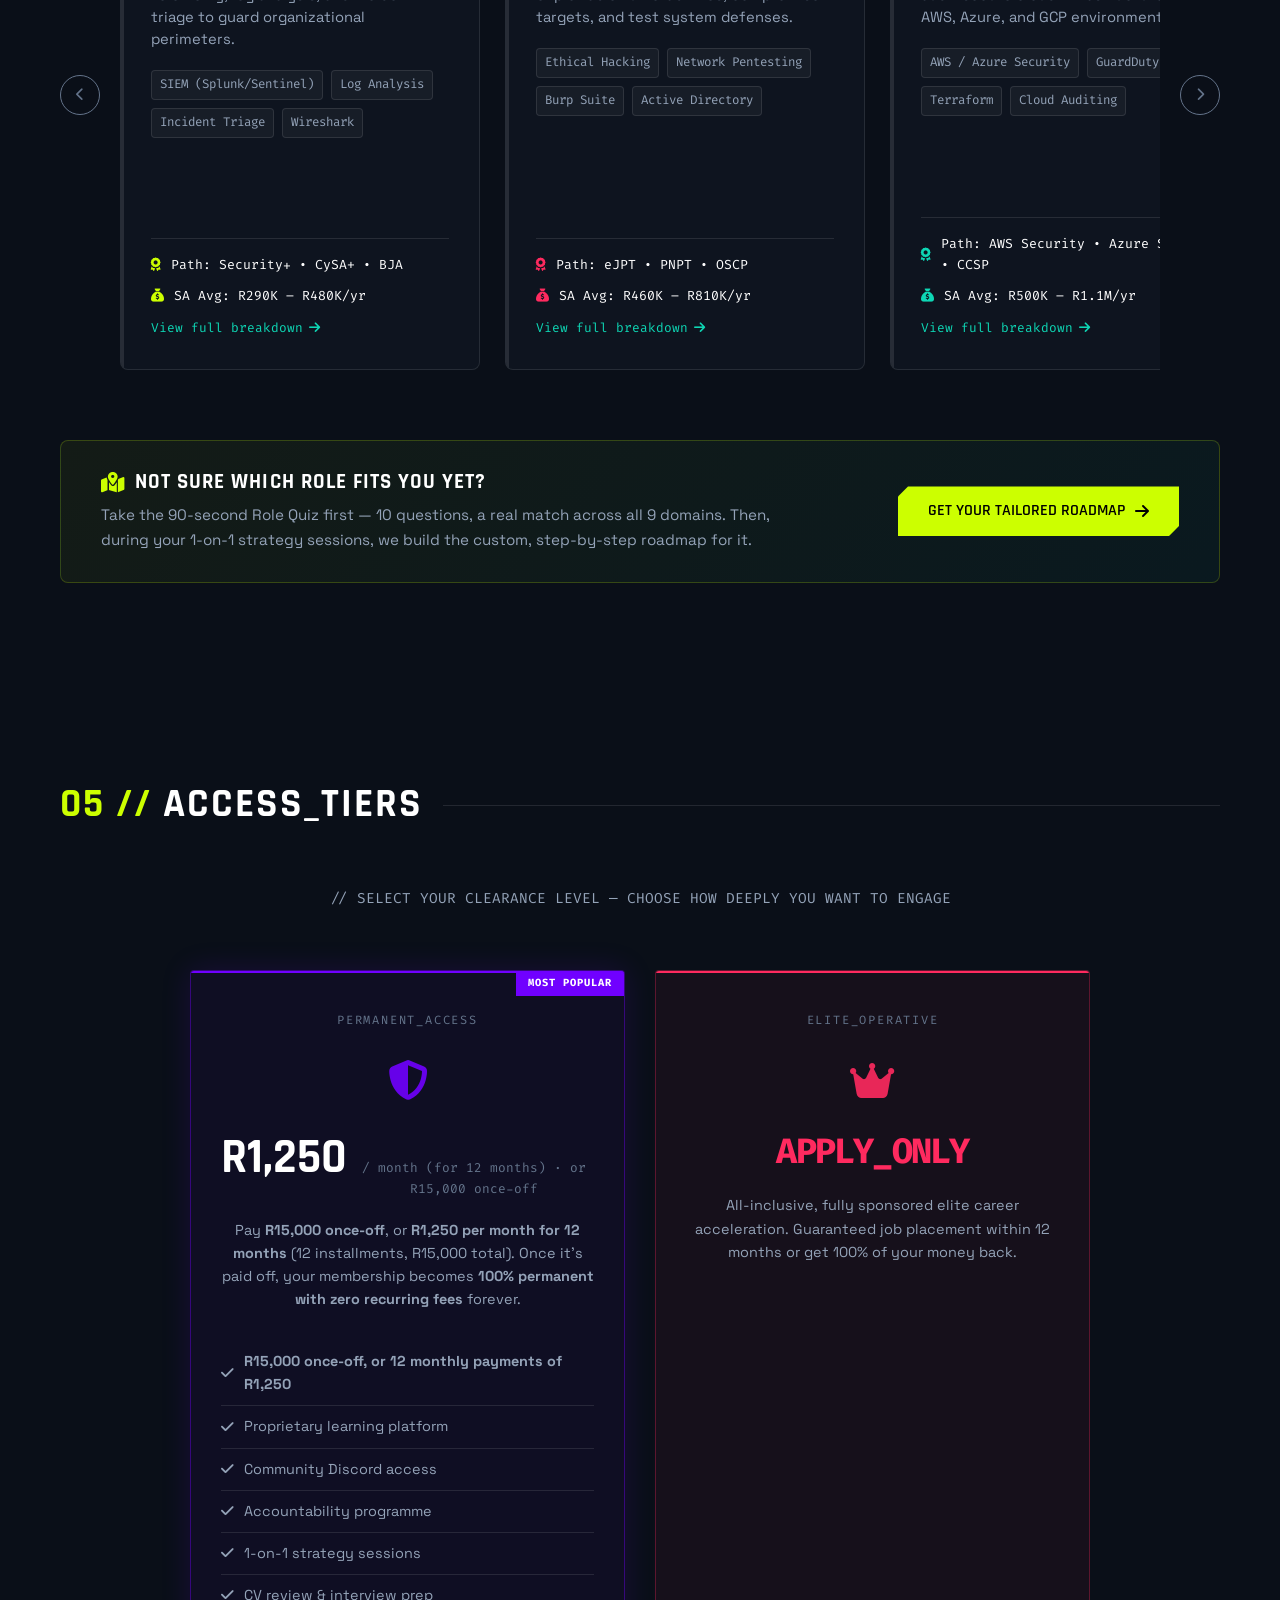
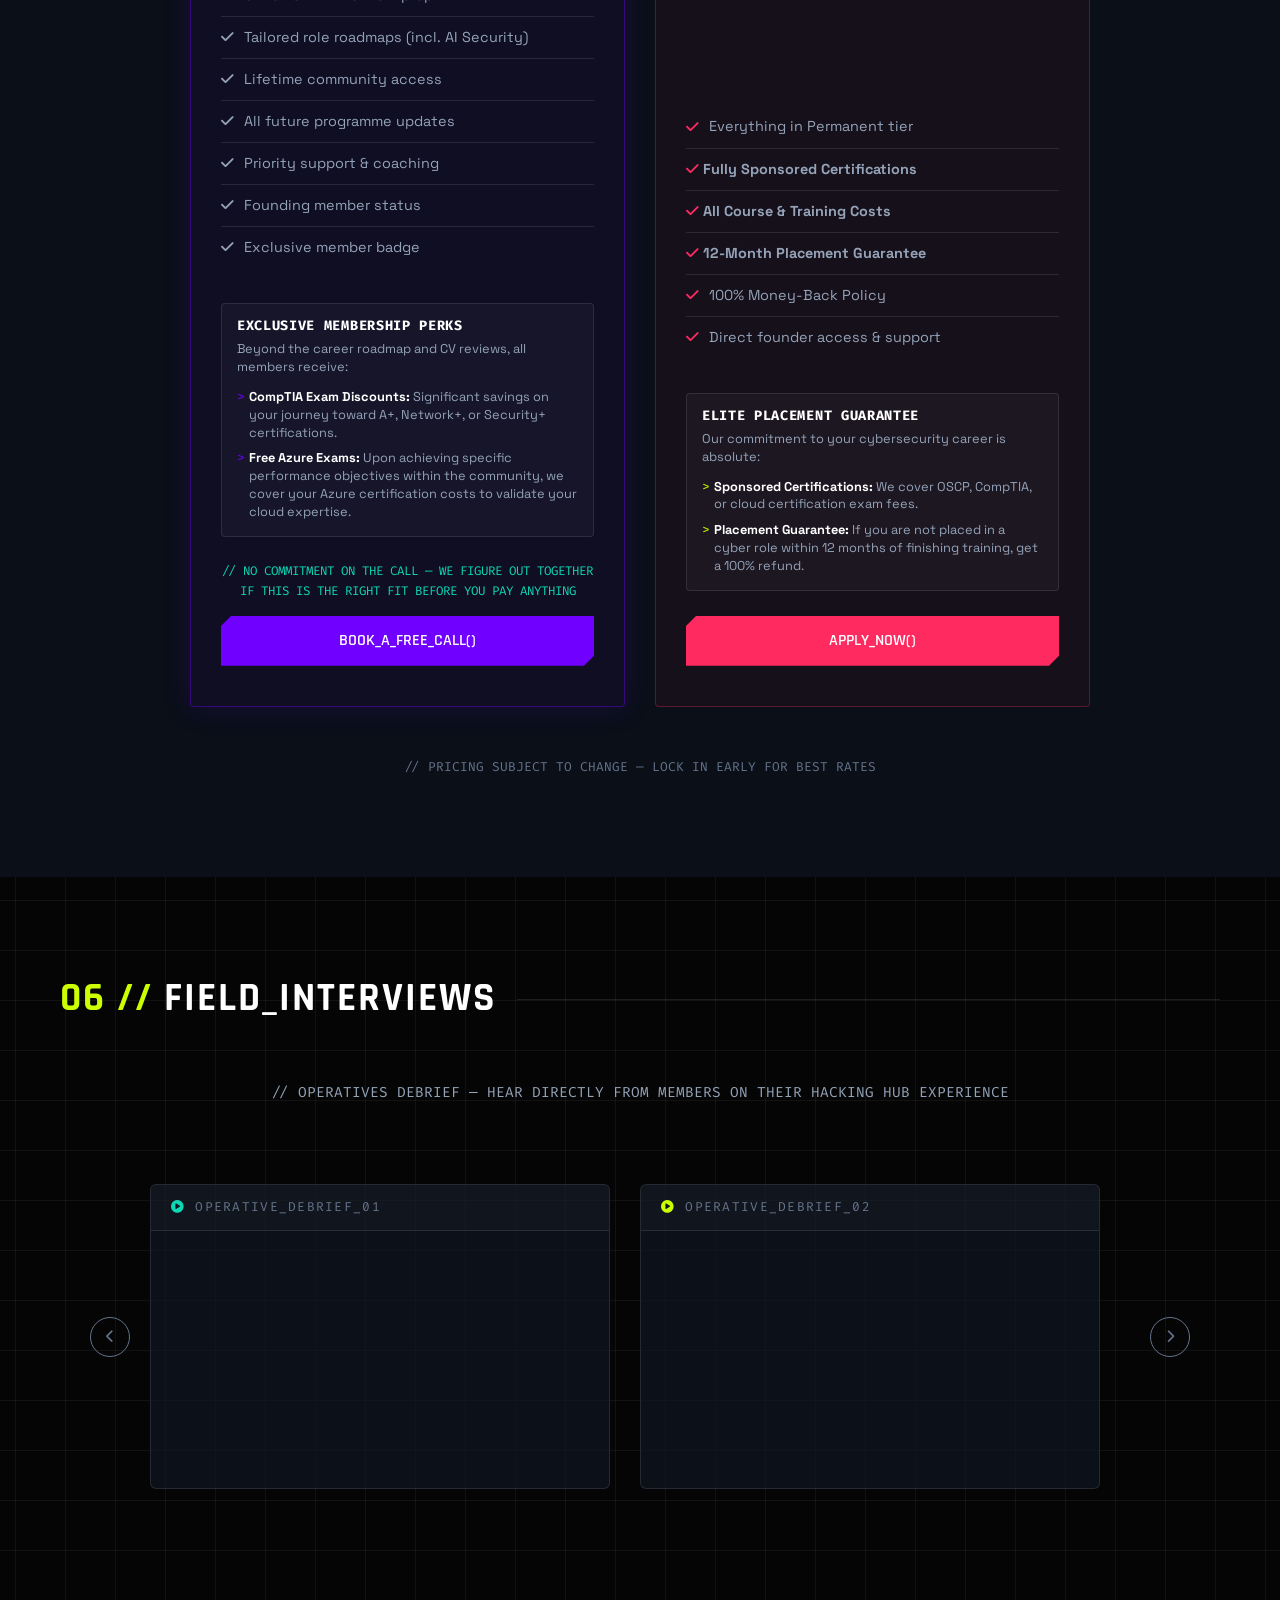
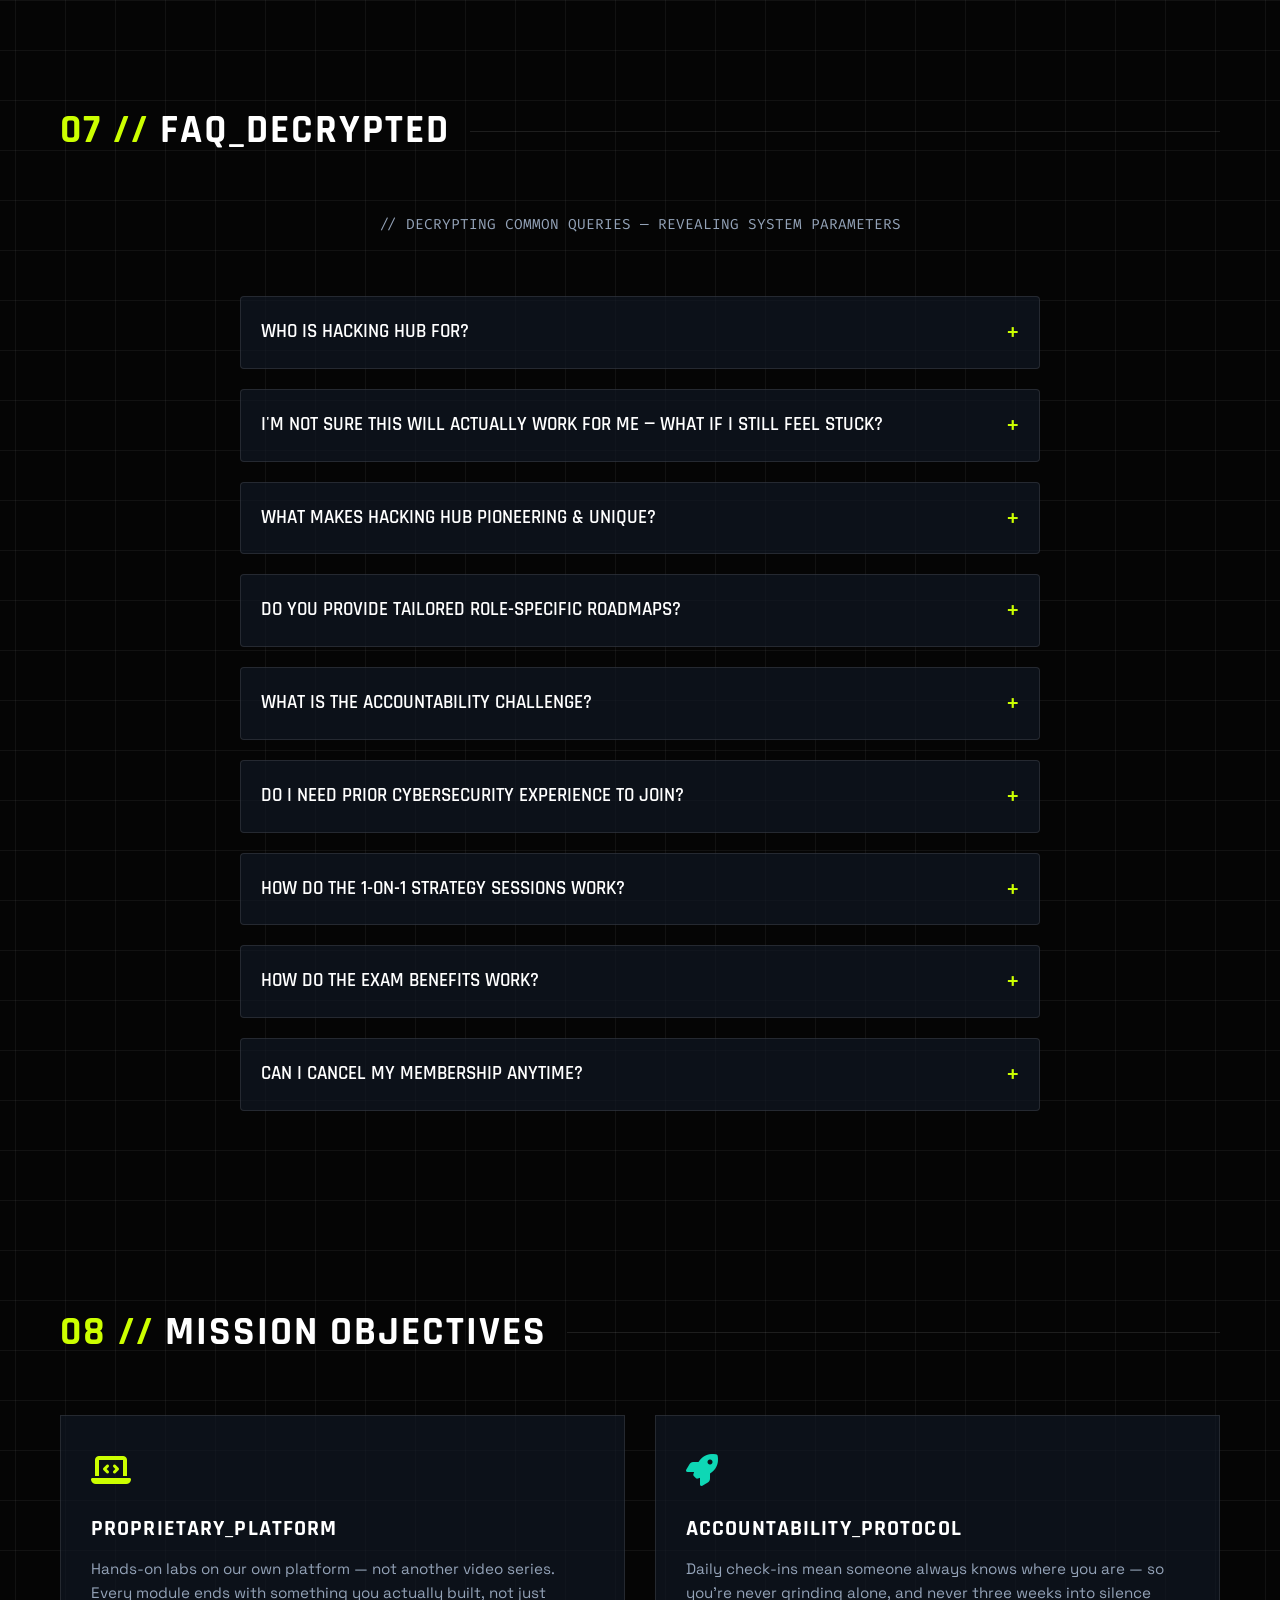
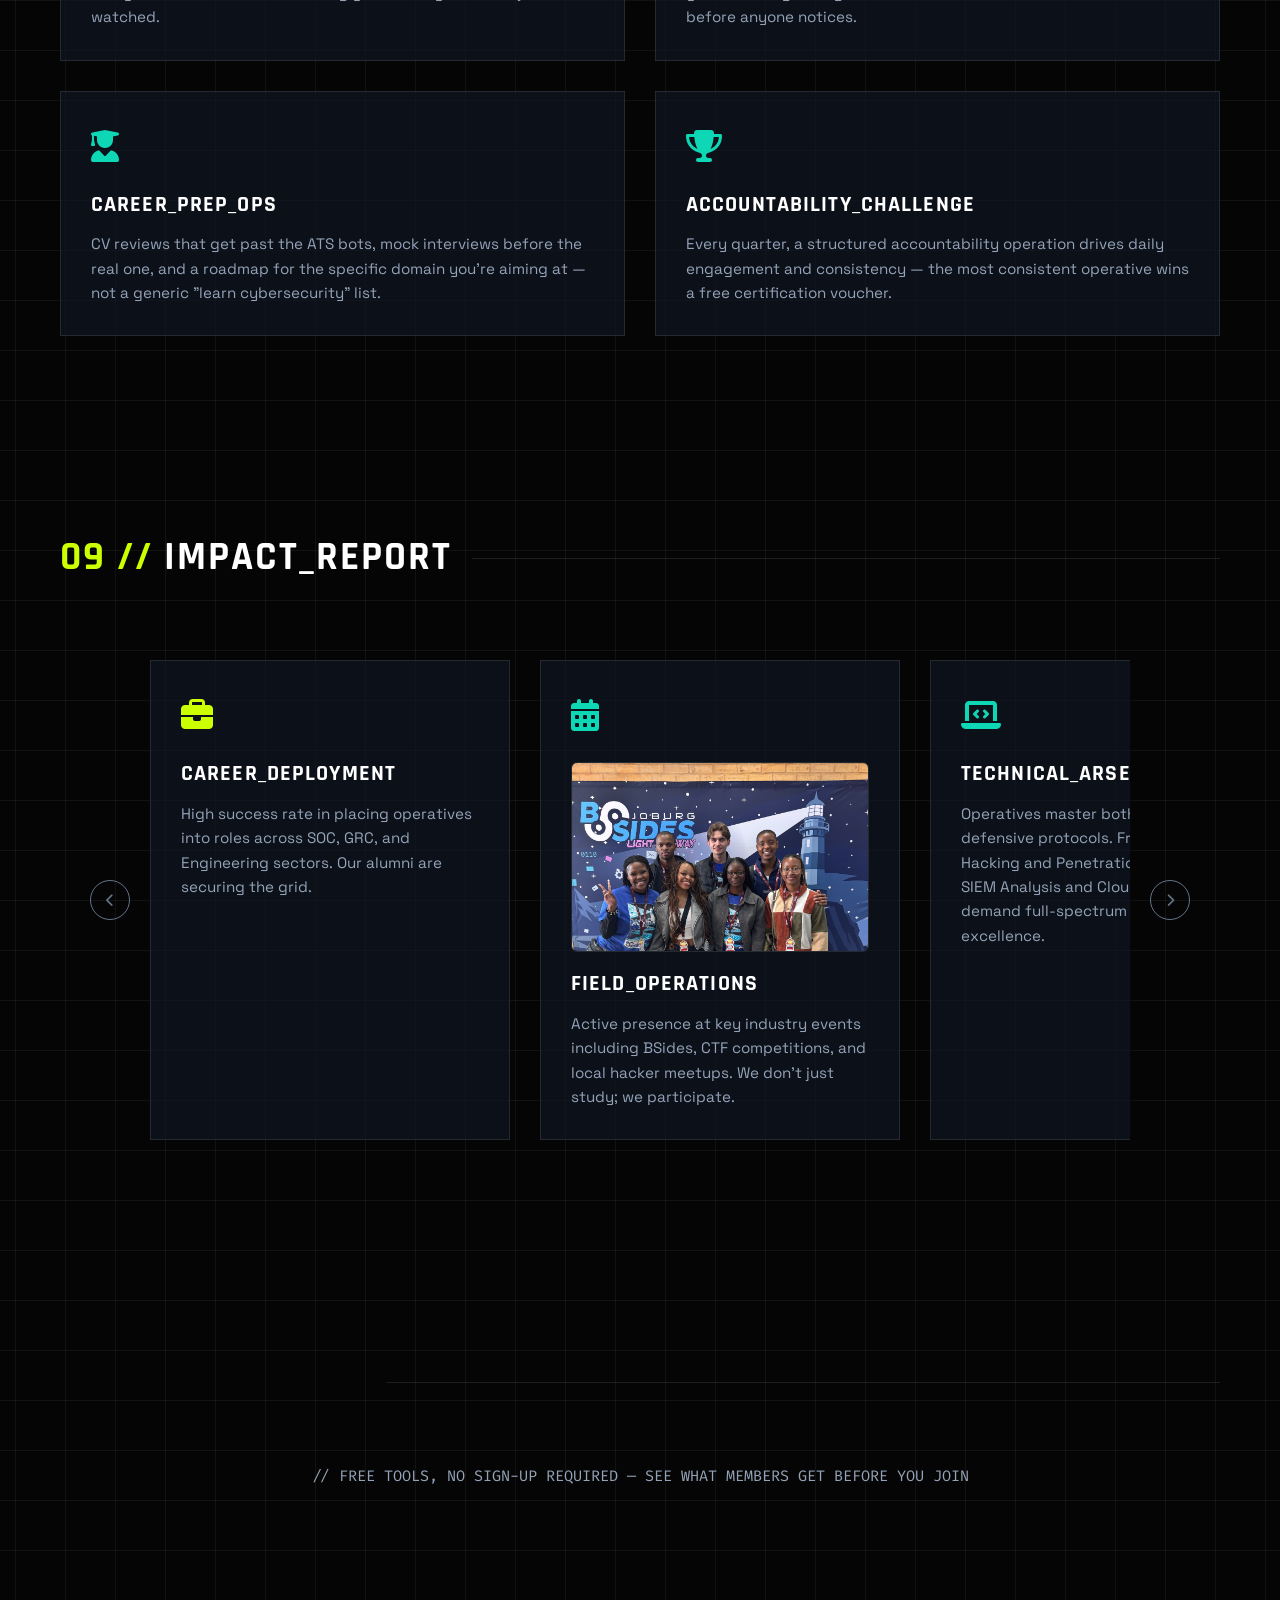
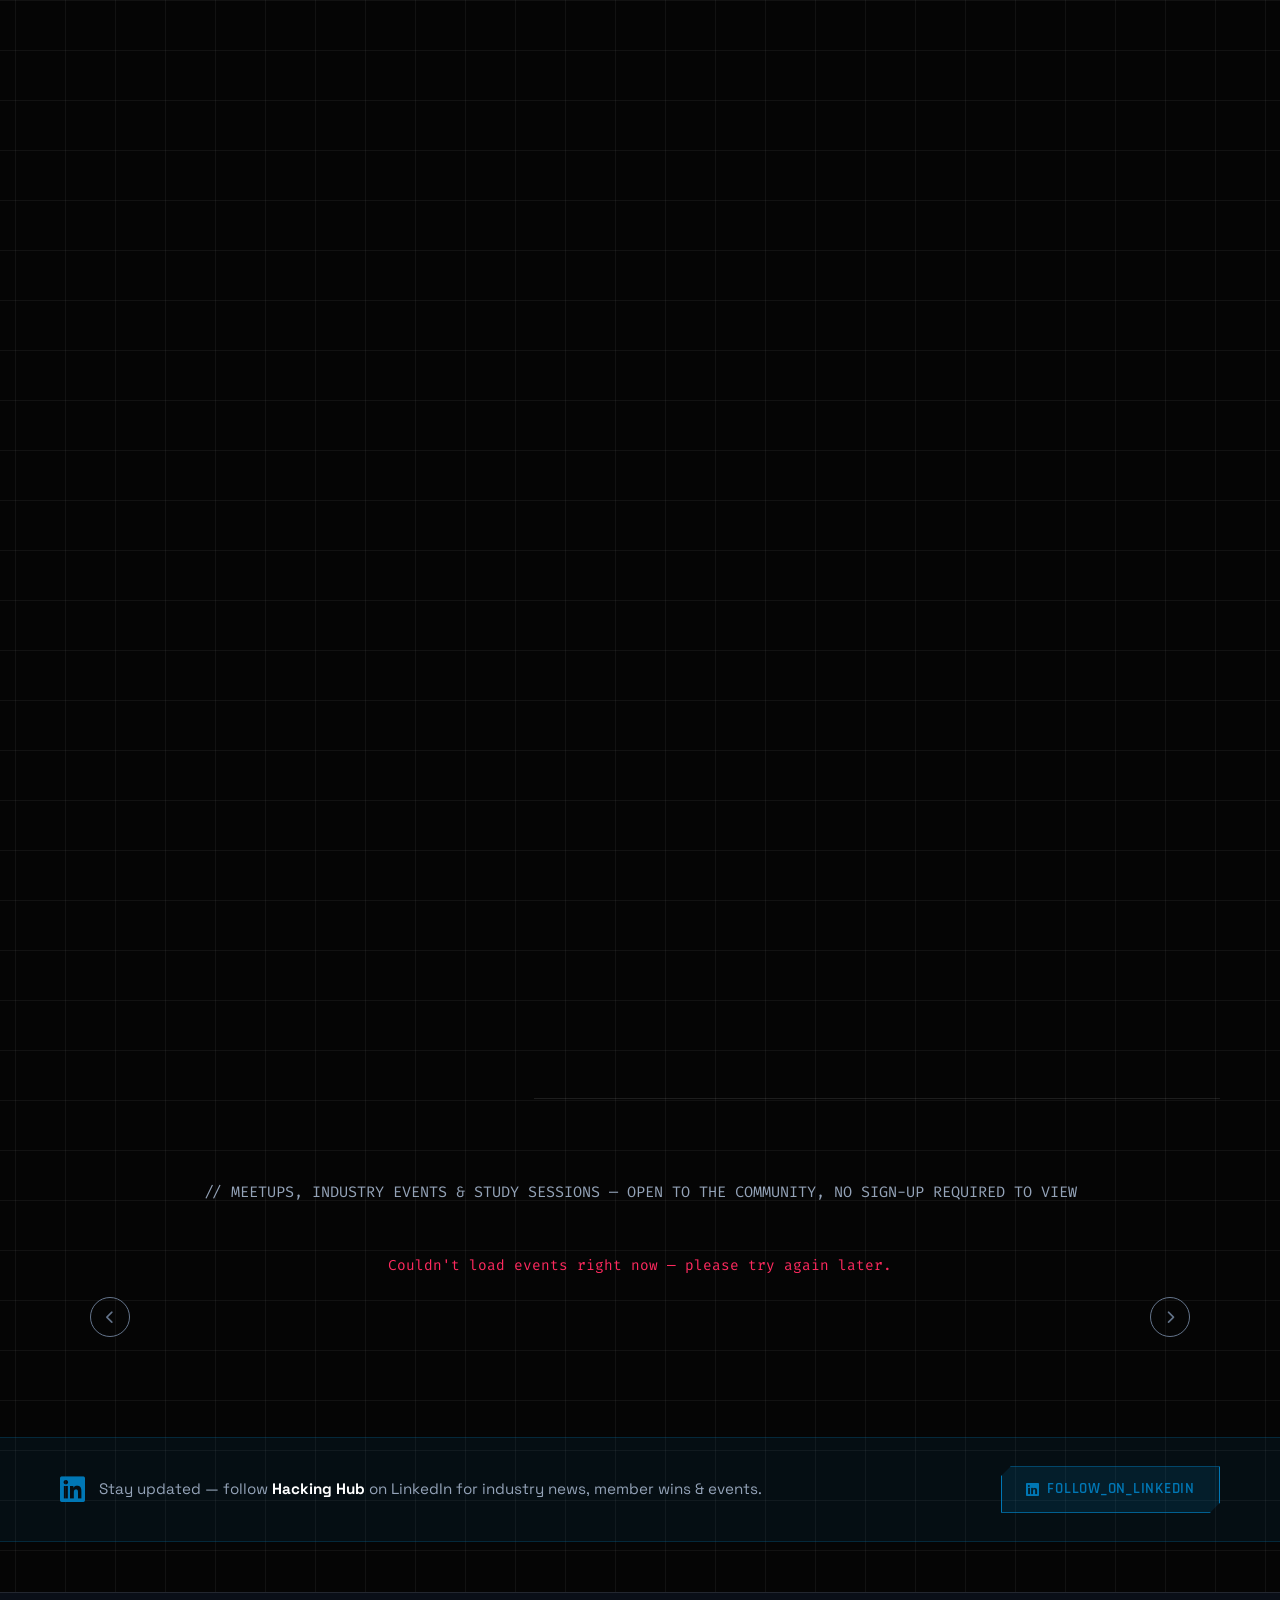
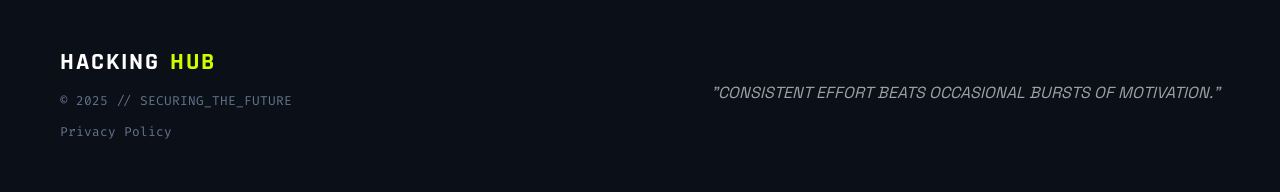
==== commit f5b20c60: "feat: add Free CV Review page with Cal.com results-call booking New cv-review.html: visitors upload " ====
--- a/index.html
+++ b/index.html
@@ -128,6 +128,7 @@
                 <div style="border-left: 2px solid var(--cyber-cyan); padding-left: 20px;">
                     <h3 class="text-white" style="font-size: 1.2rem; margin-bottom: 10px;">APPLYING INTO THE VOID?</h3>
                     <p style="color: var(--text-secondary);">CVs that get ignored by ATS systems?</p>
+                    <a href="cv-review.html" class="text-cyan" style="display: inline-block; margin-top: 10px; font-family: 'Fira Code', monospace; font-size: 0.85rem;">GET A FREE CV REVIEW &rarr;</a>
                 </div>
                 <div style="border-left: 2px solid var(--cyber-purple); padding-left: 20px;">
                     <h3 class="text-white" style="font-size: 1.2rem; margin-bottom: 10px;">LOSING MOTIVATION?</h3>
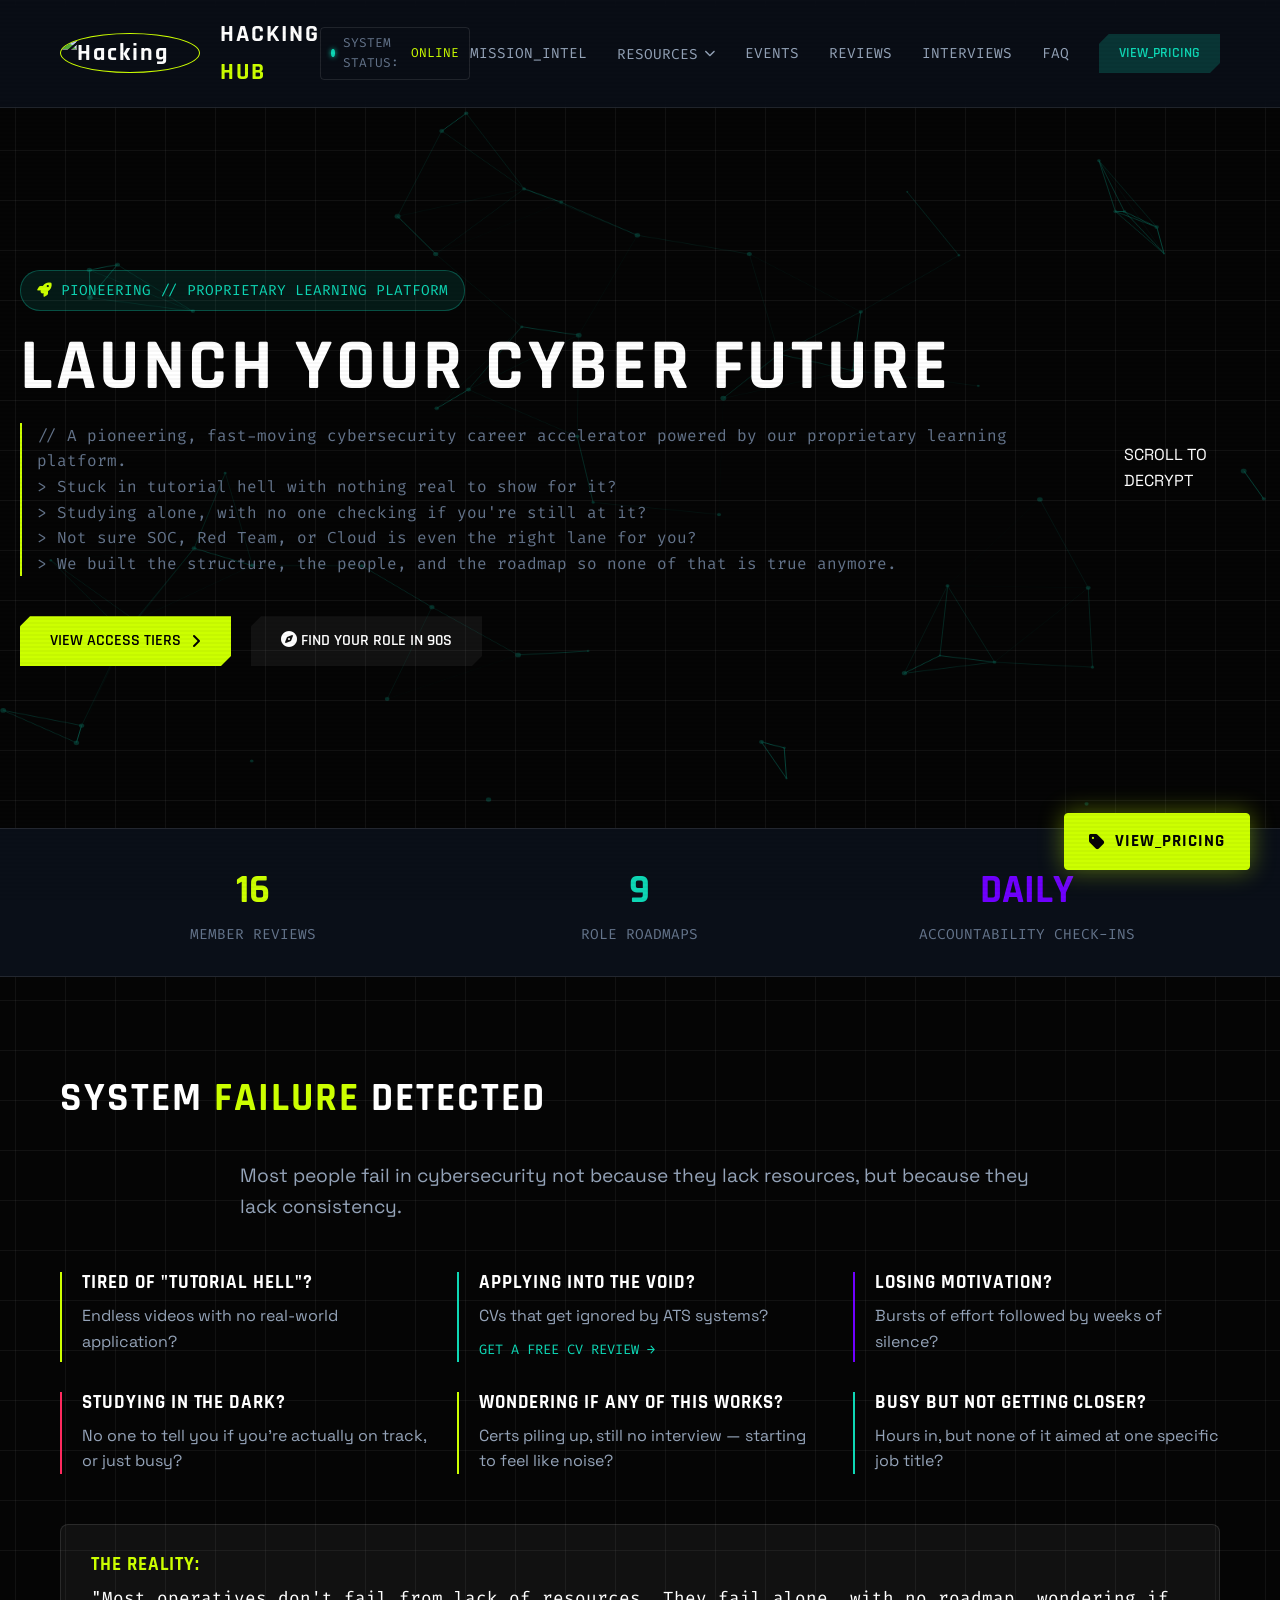
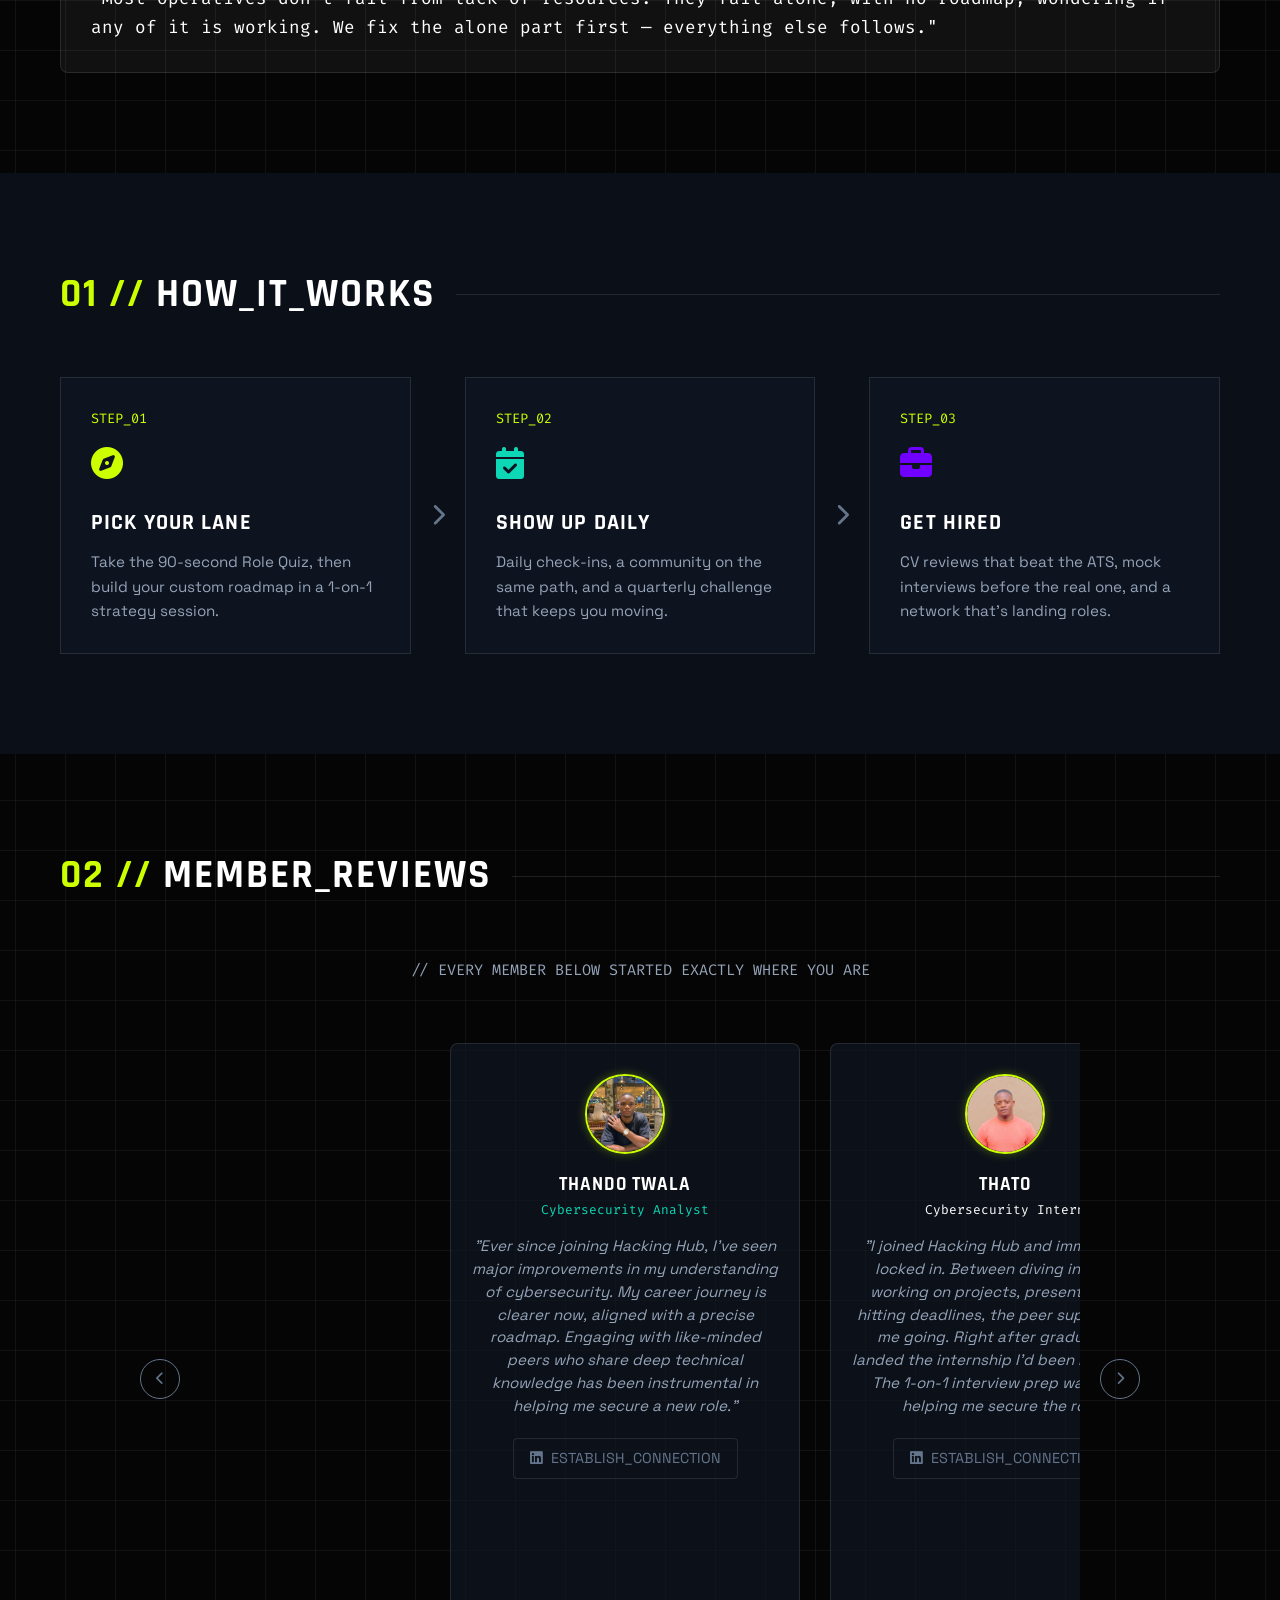
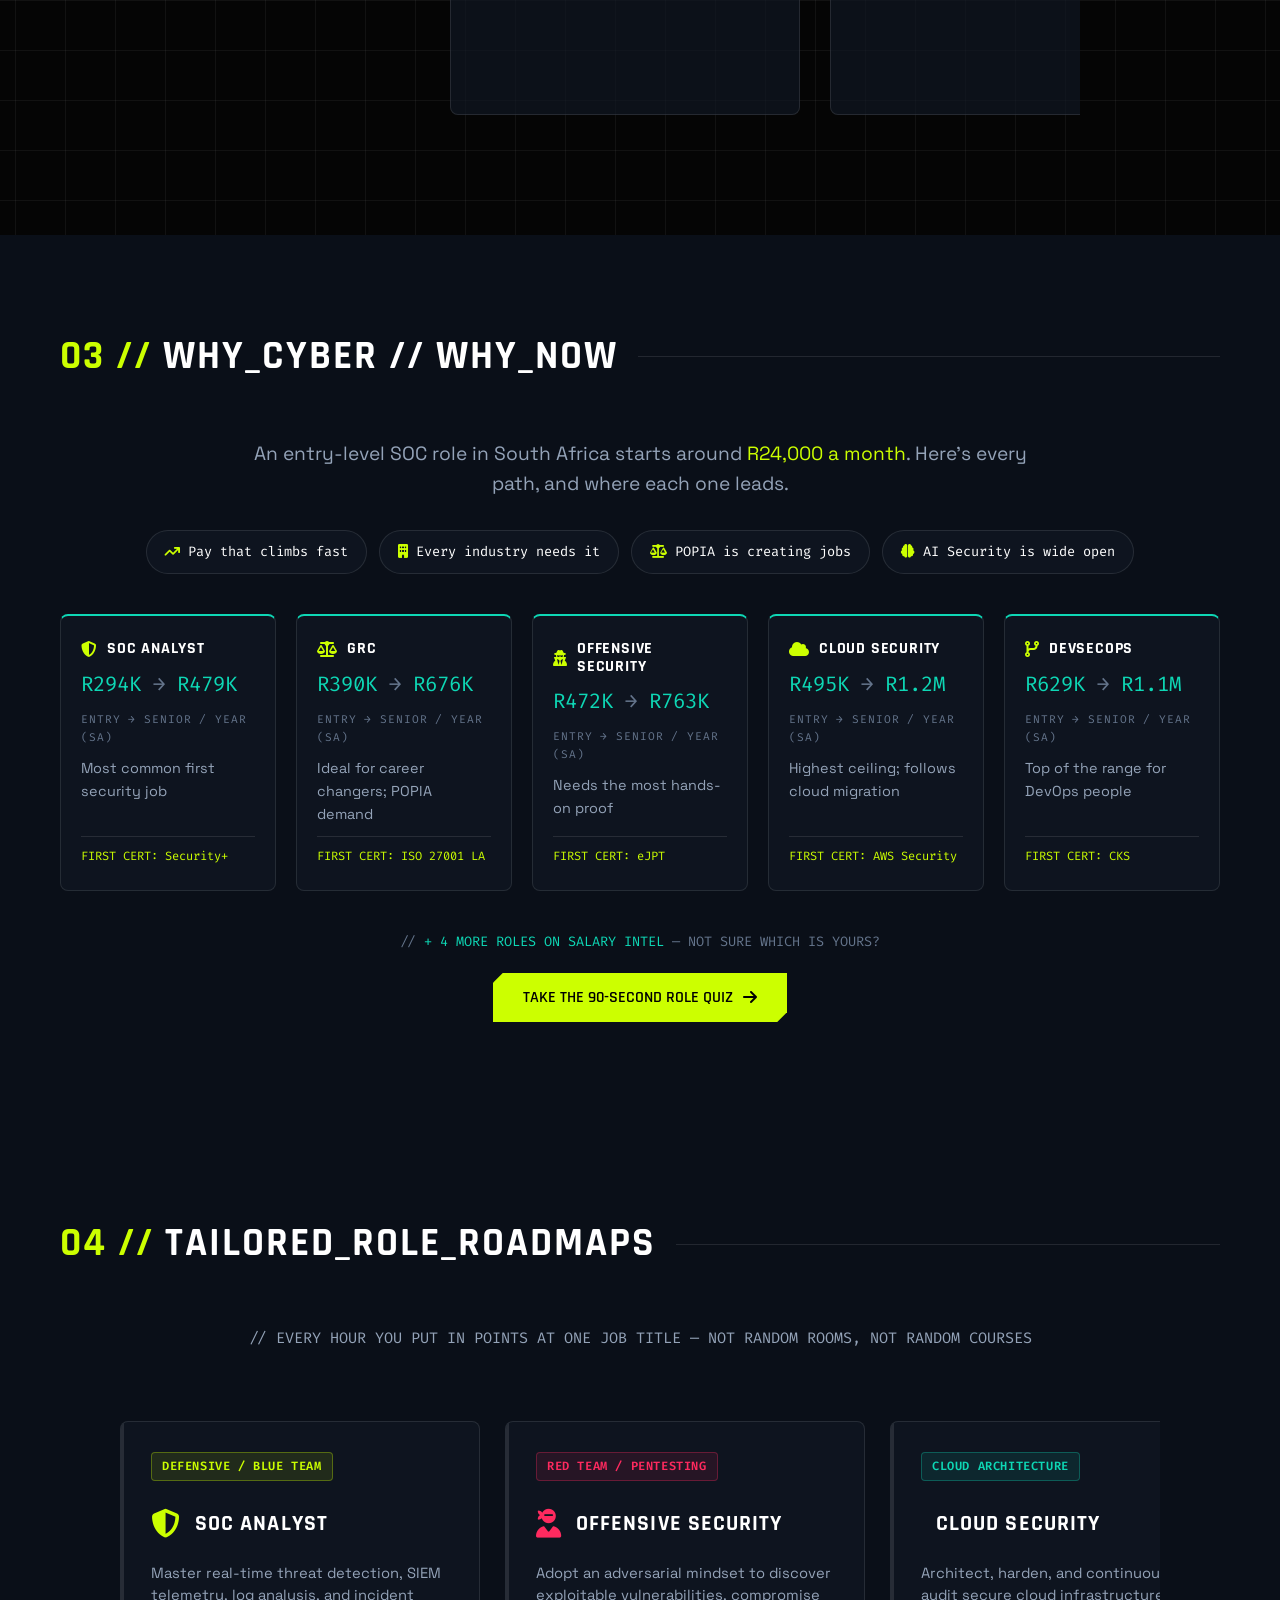
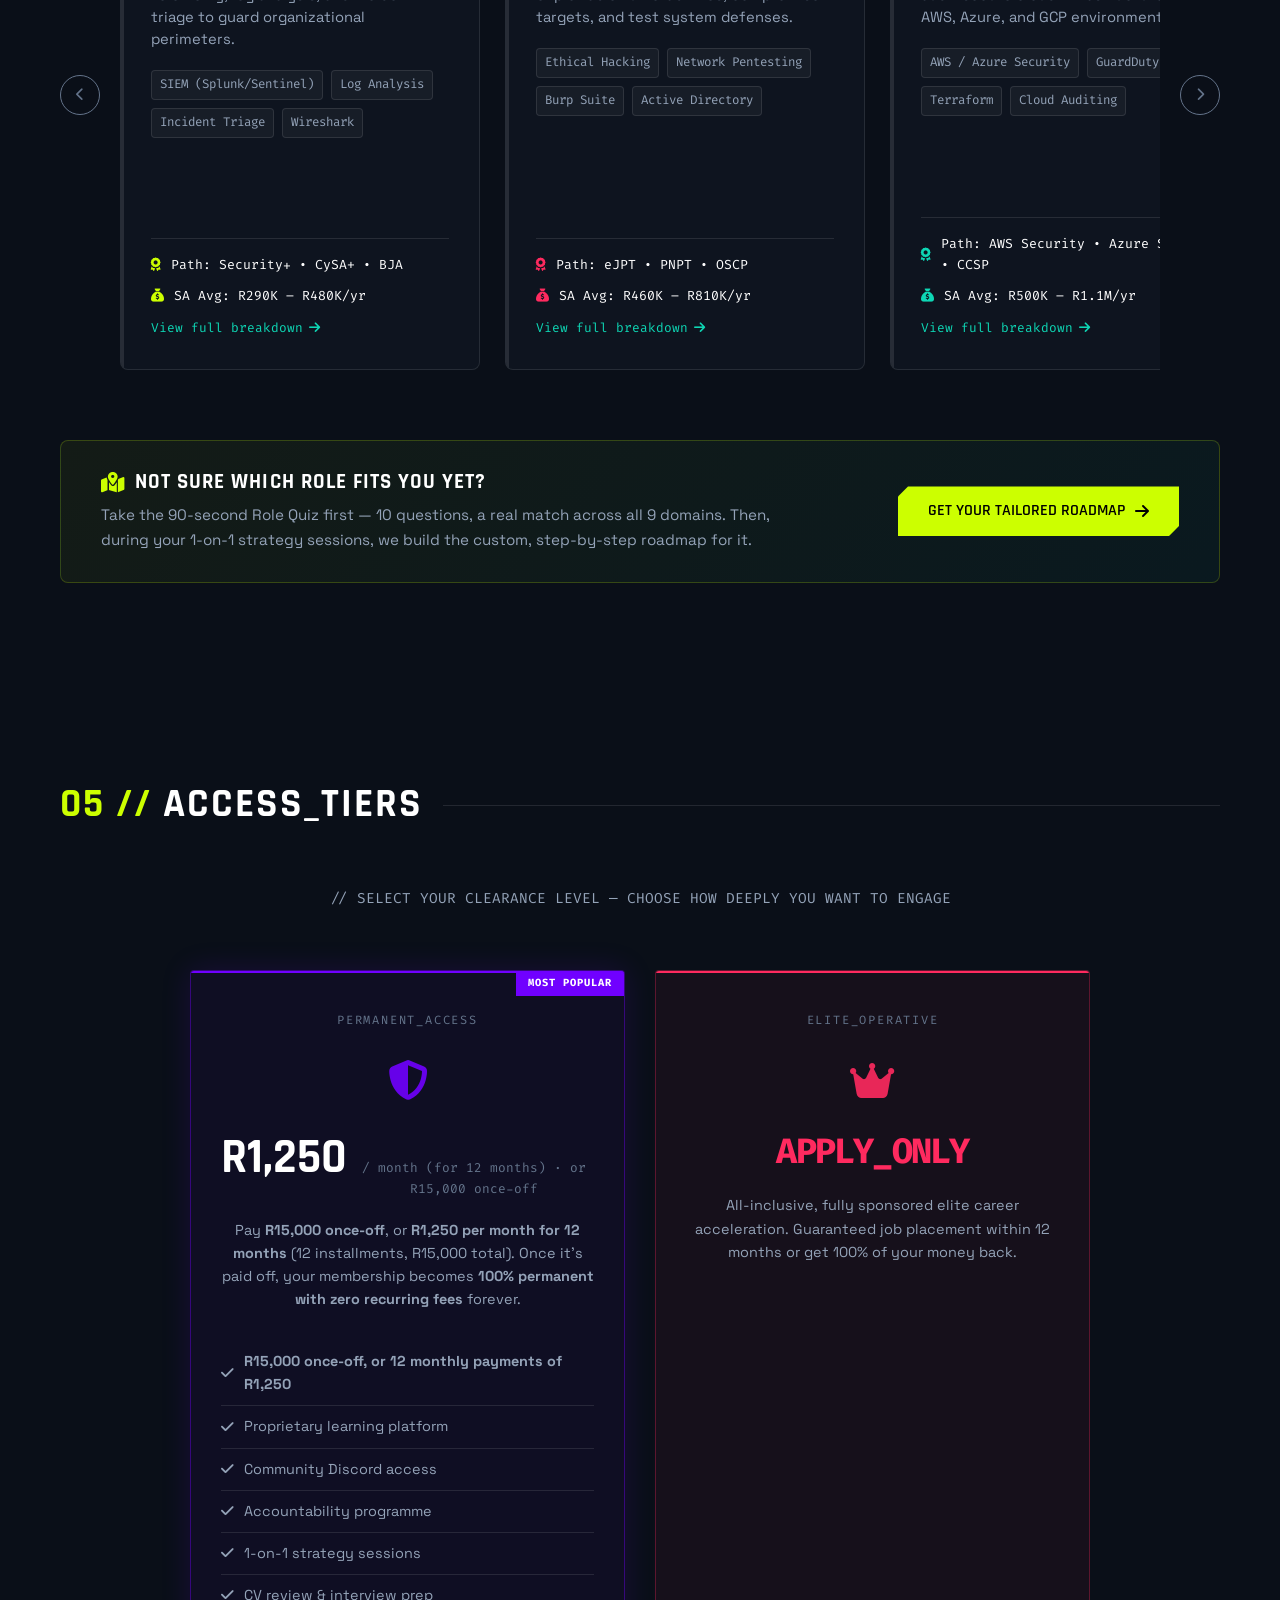
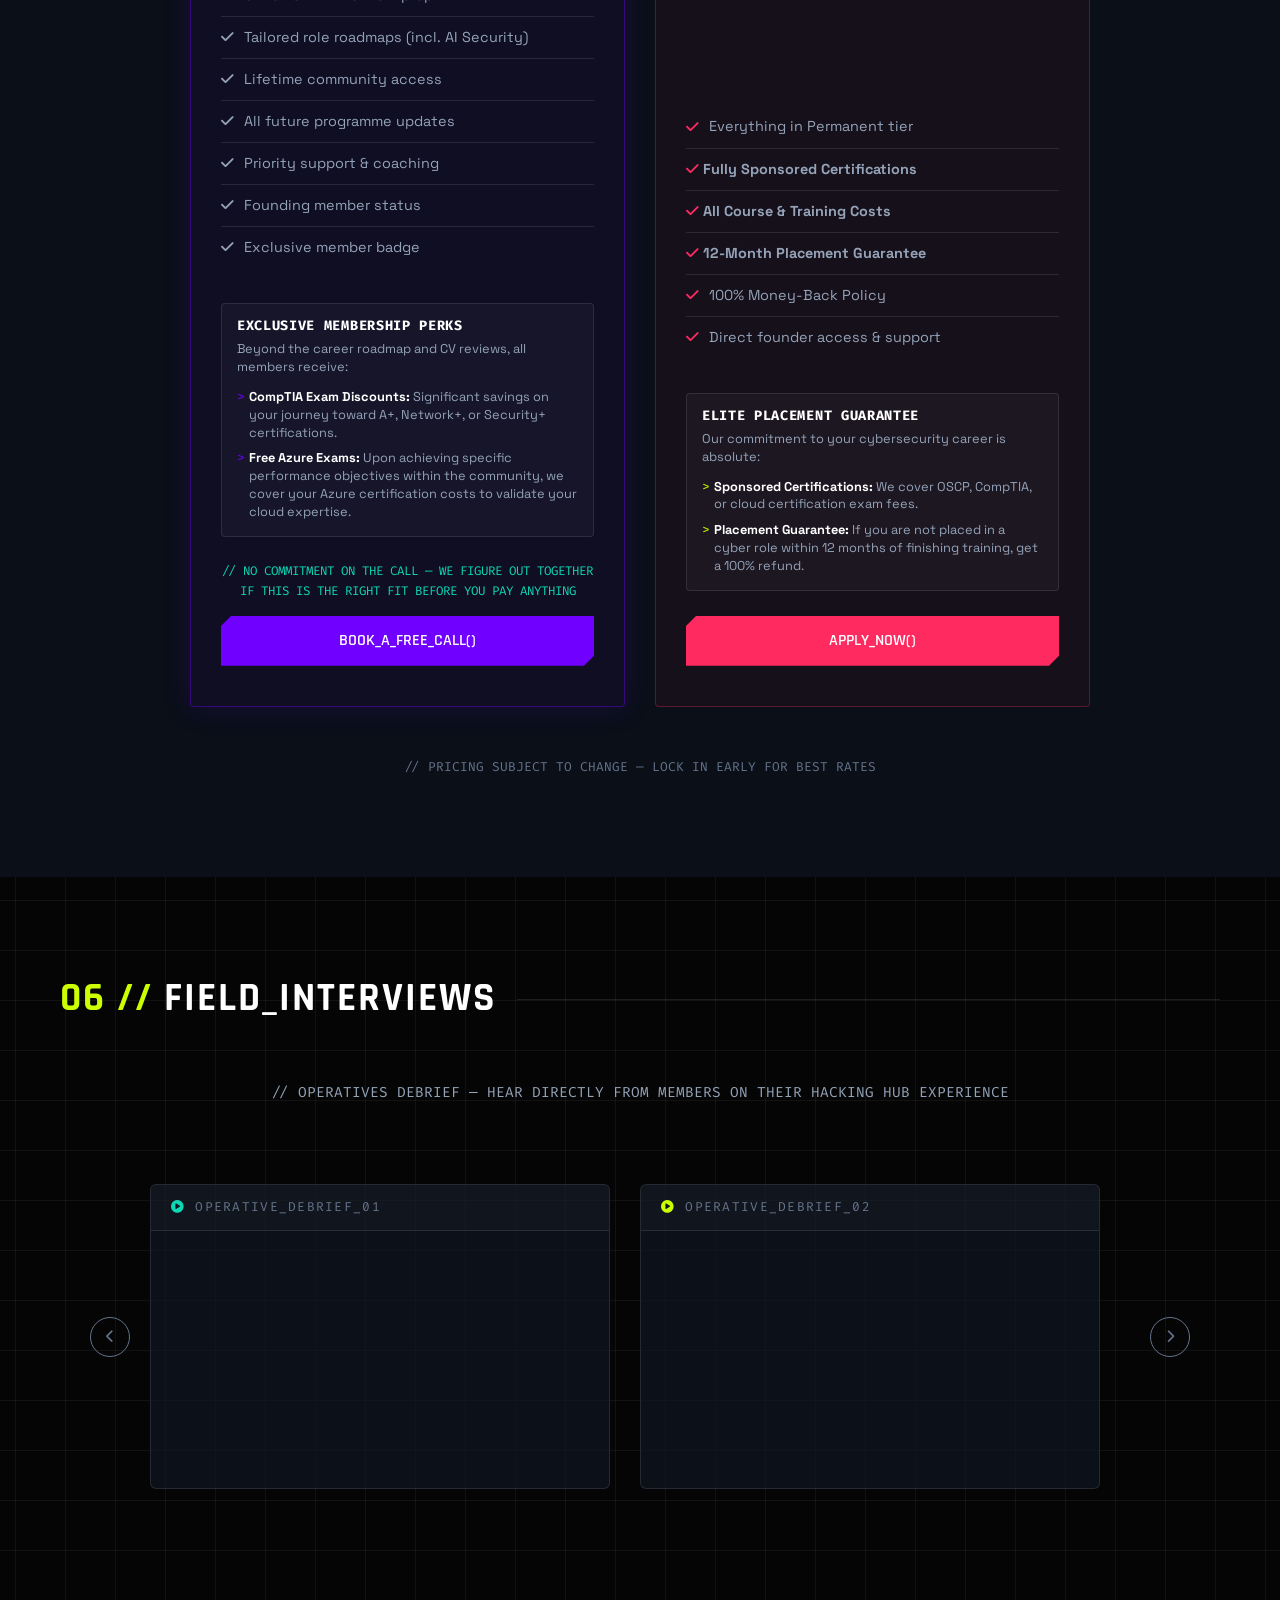
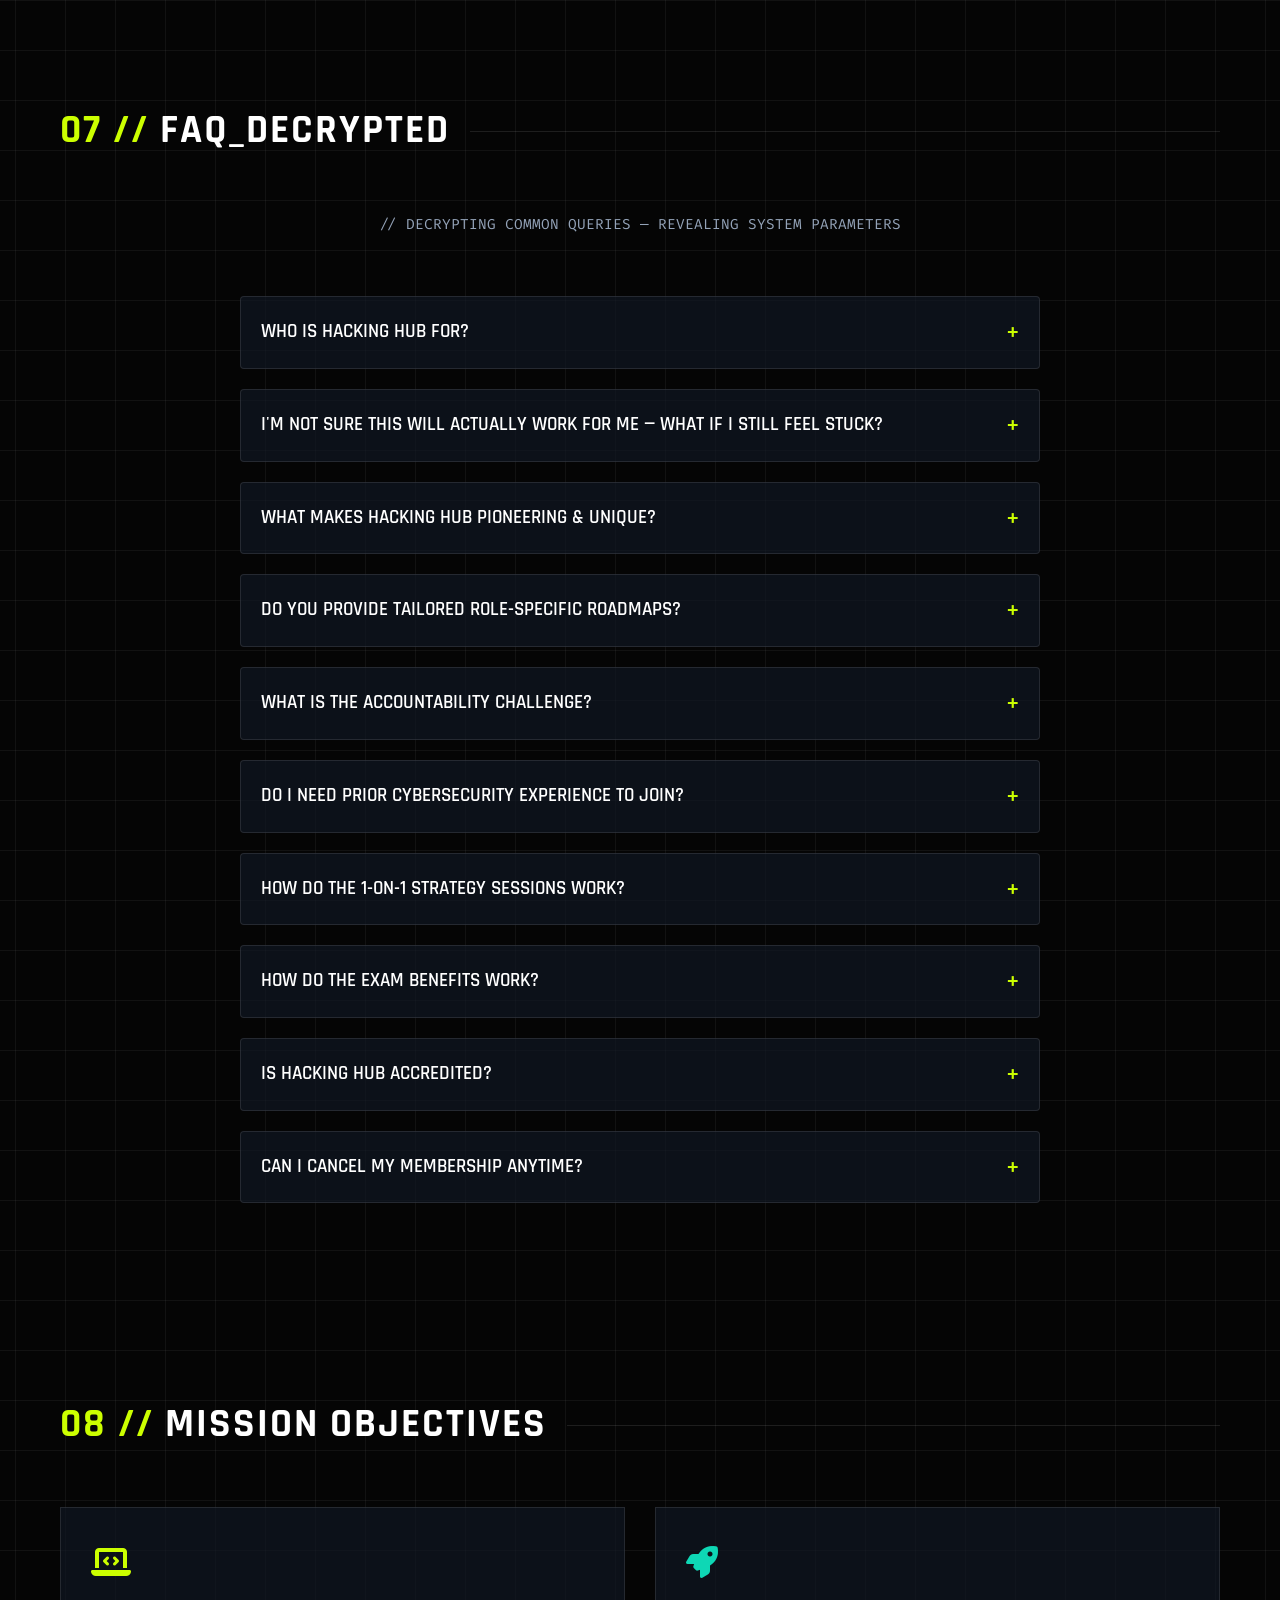
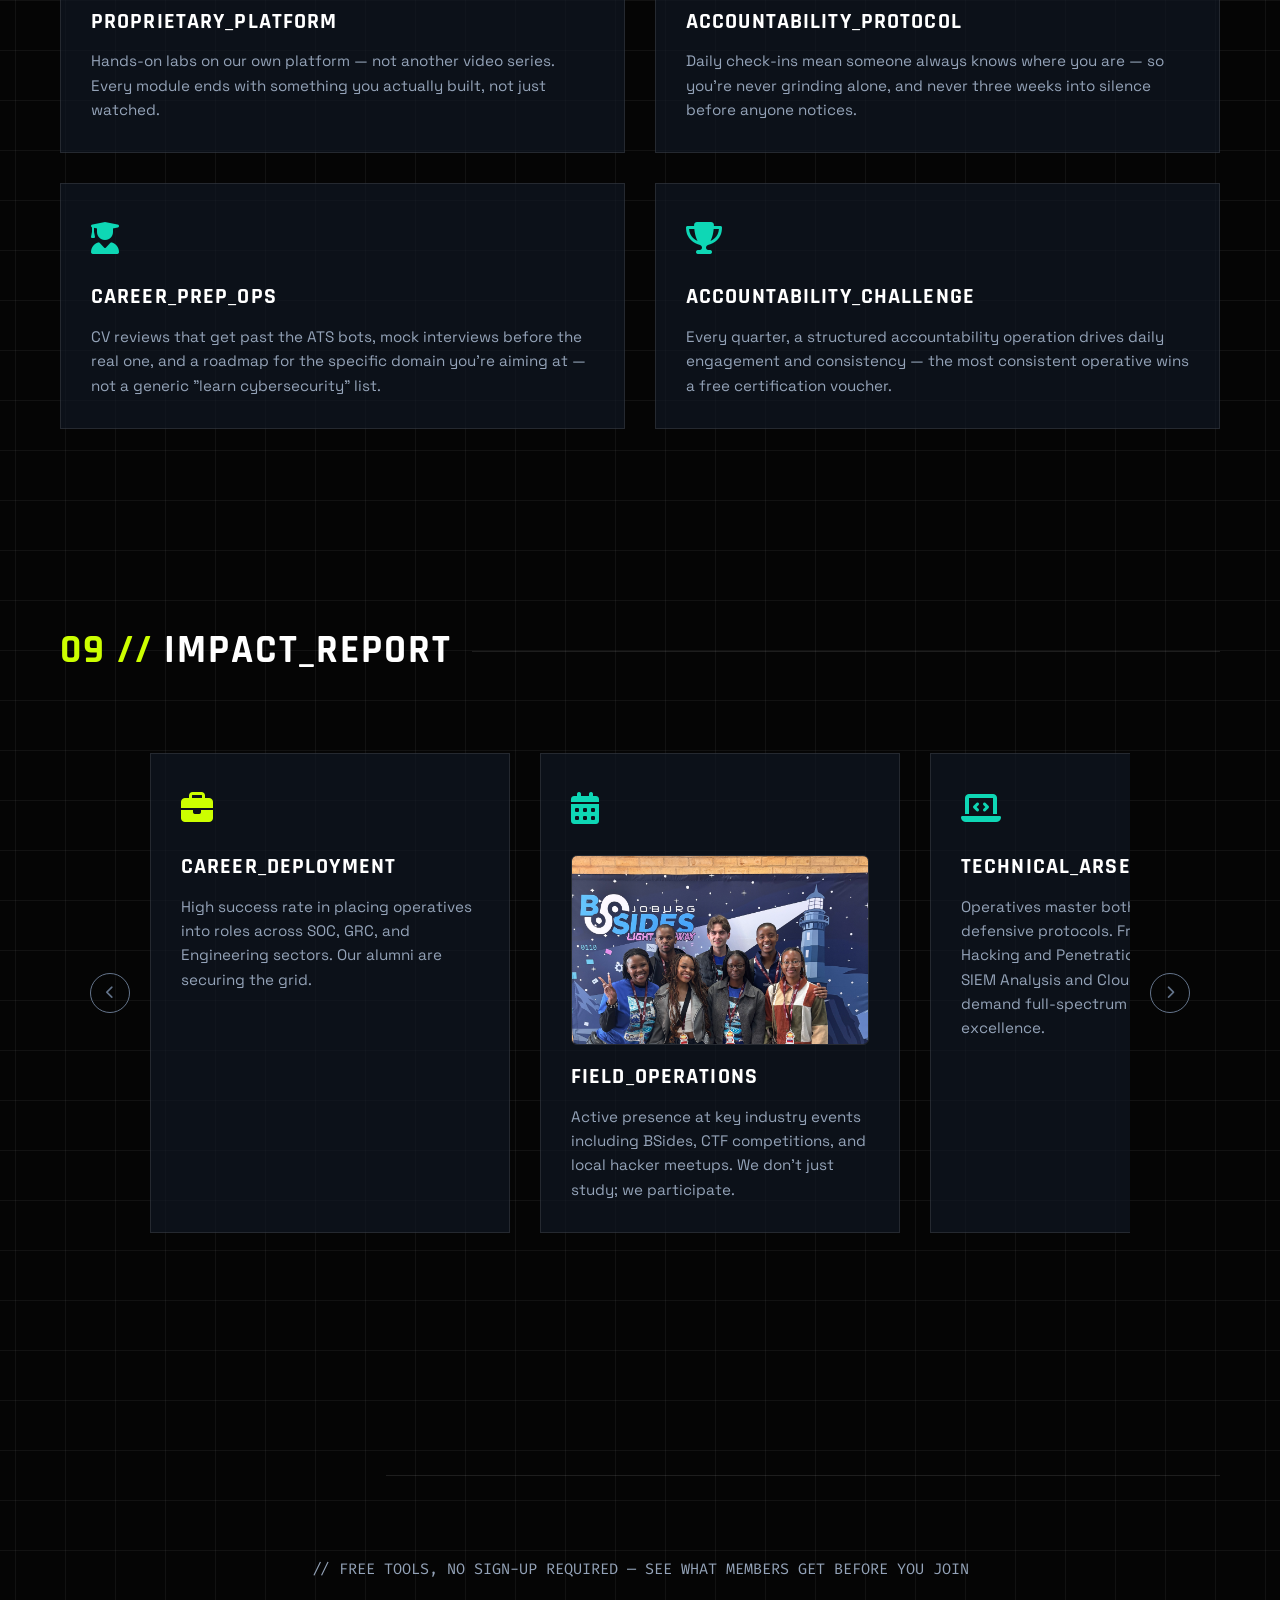
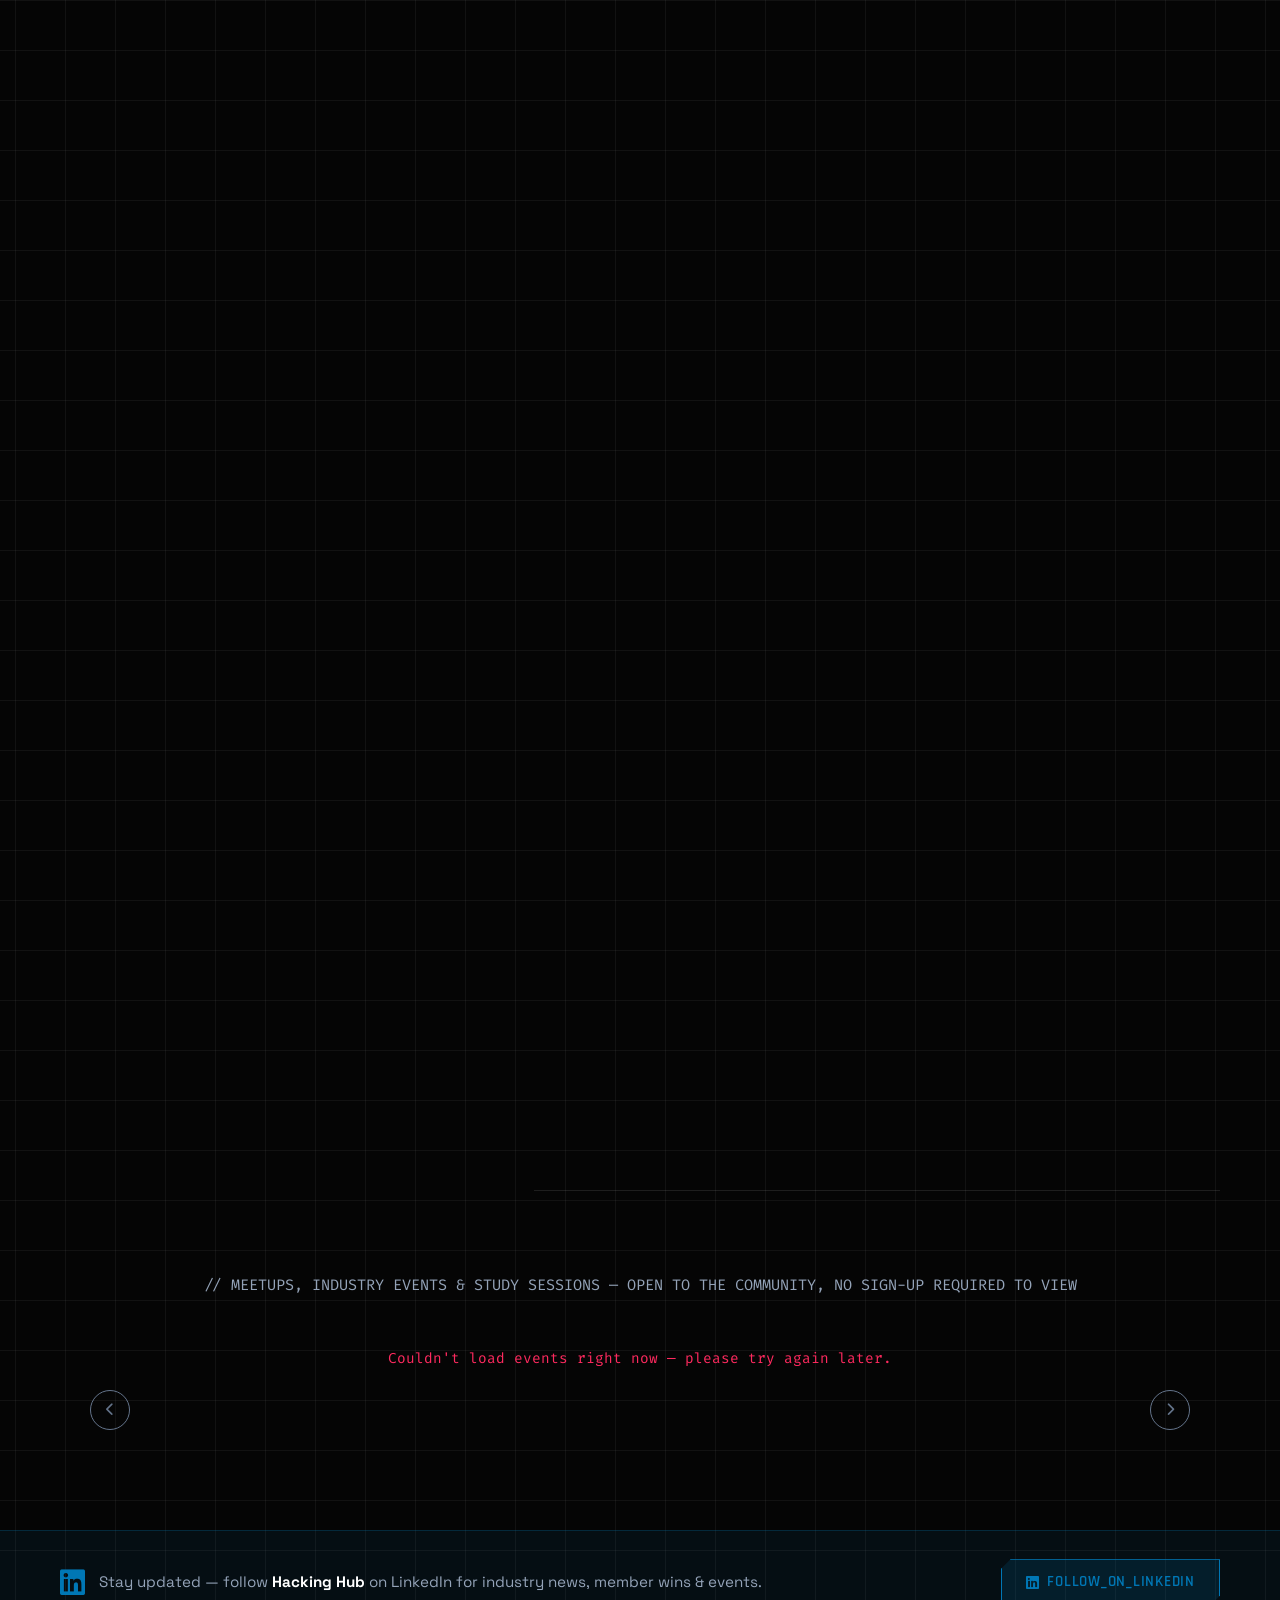
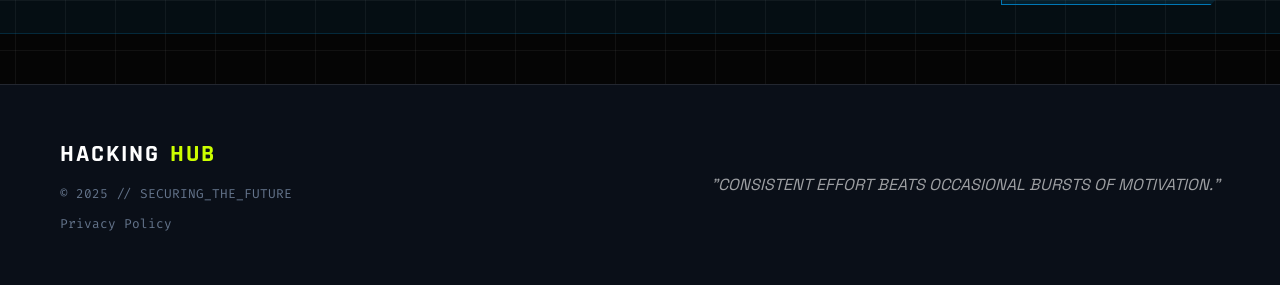
==== commit 1e768348: "feat: add "Is Hacking Hub accredited?" to the FAQ Clarifies that Hacking Hub isn't itself accredited" ====
--- a/index.html
+++ b/index.html
@@ -962,6 +962,13 @@
                 </details>
 
                 <details class="faq-item">
+                    <summary class="faq-question">IS HACKING HUB ACCREDITED?</summary>
+                    <div class="faq-answer">
+                        No, Hacking Hub itself isn't an accredited institution. Instead, we prepare you for internationally recognised certifications from respected bodies such as <strong>CompTIA, Microsoft, AWS, ISC2 and ISACA</strong>. Those certifications are what employers look for, and you earn them directly from the body that issues them.
+                    </div>
+                </details>
+
+                <details class="faq-item">
                     <summary class="faq-question">CAN I CANCEL MY MEMBERSHIP ANYTIME?</summary>
                     <div class="faq-answer">
                         Yes. The Elite Operative tier runs on a rolling monthly subscription with no contracts. You can cancel at any point without penalty. The Permanent Access tier is R15,000 once-off, or a 12-month installment plan where you pay <strong>R1,250 per month for 12 months</strong> (12 installments / R15,000 in total), after which you enjoy permanent lifetime access with no ongoing or future payments.
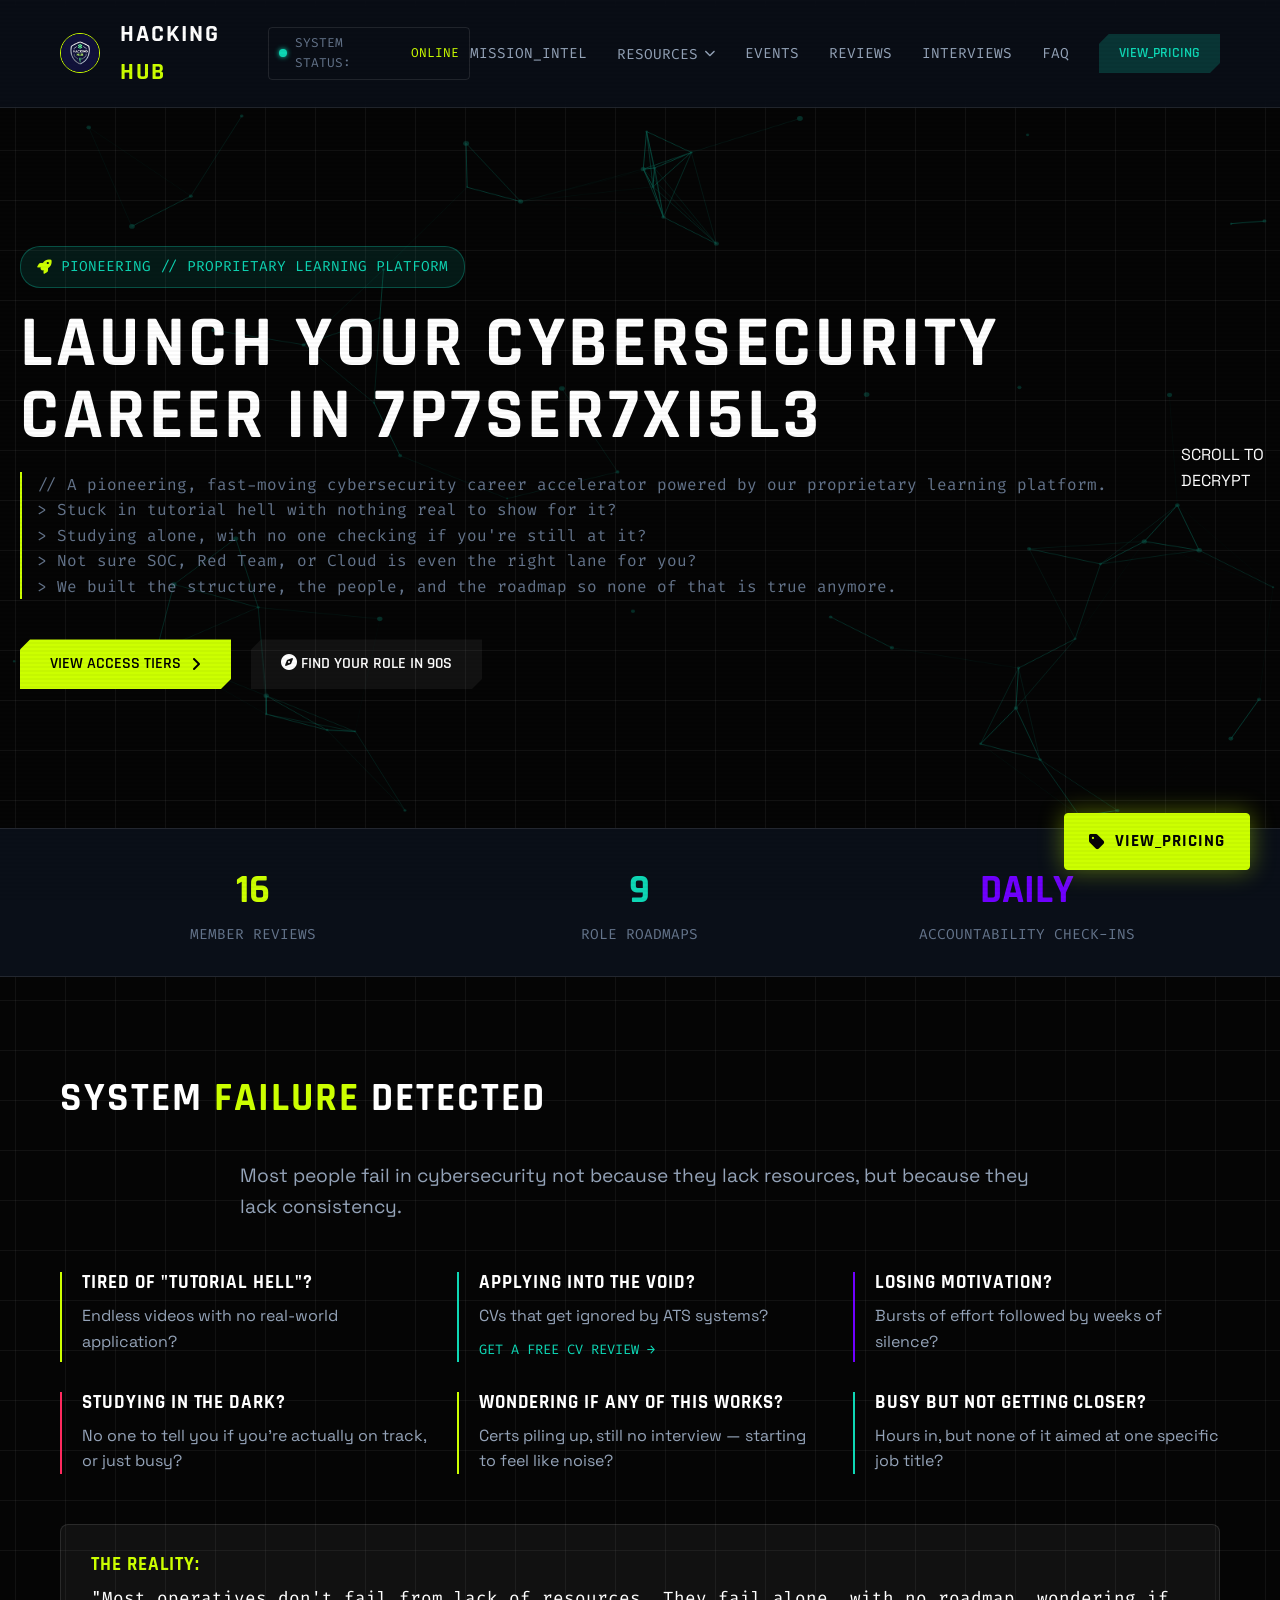
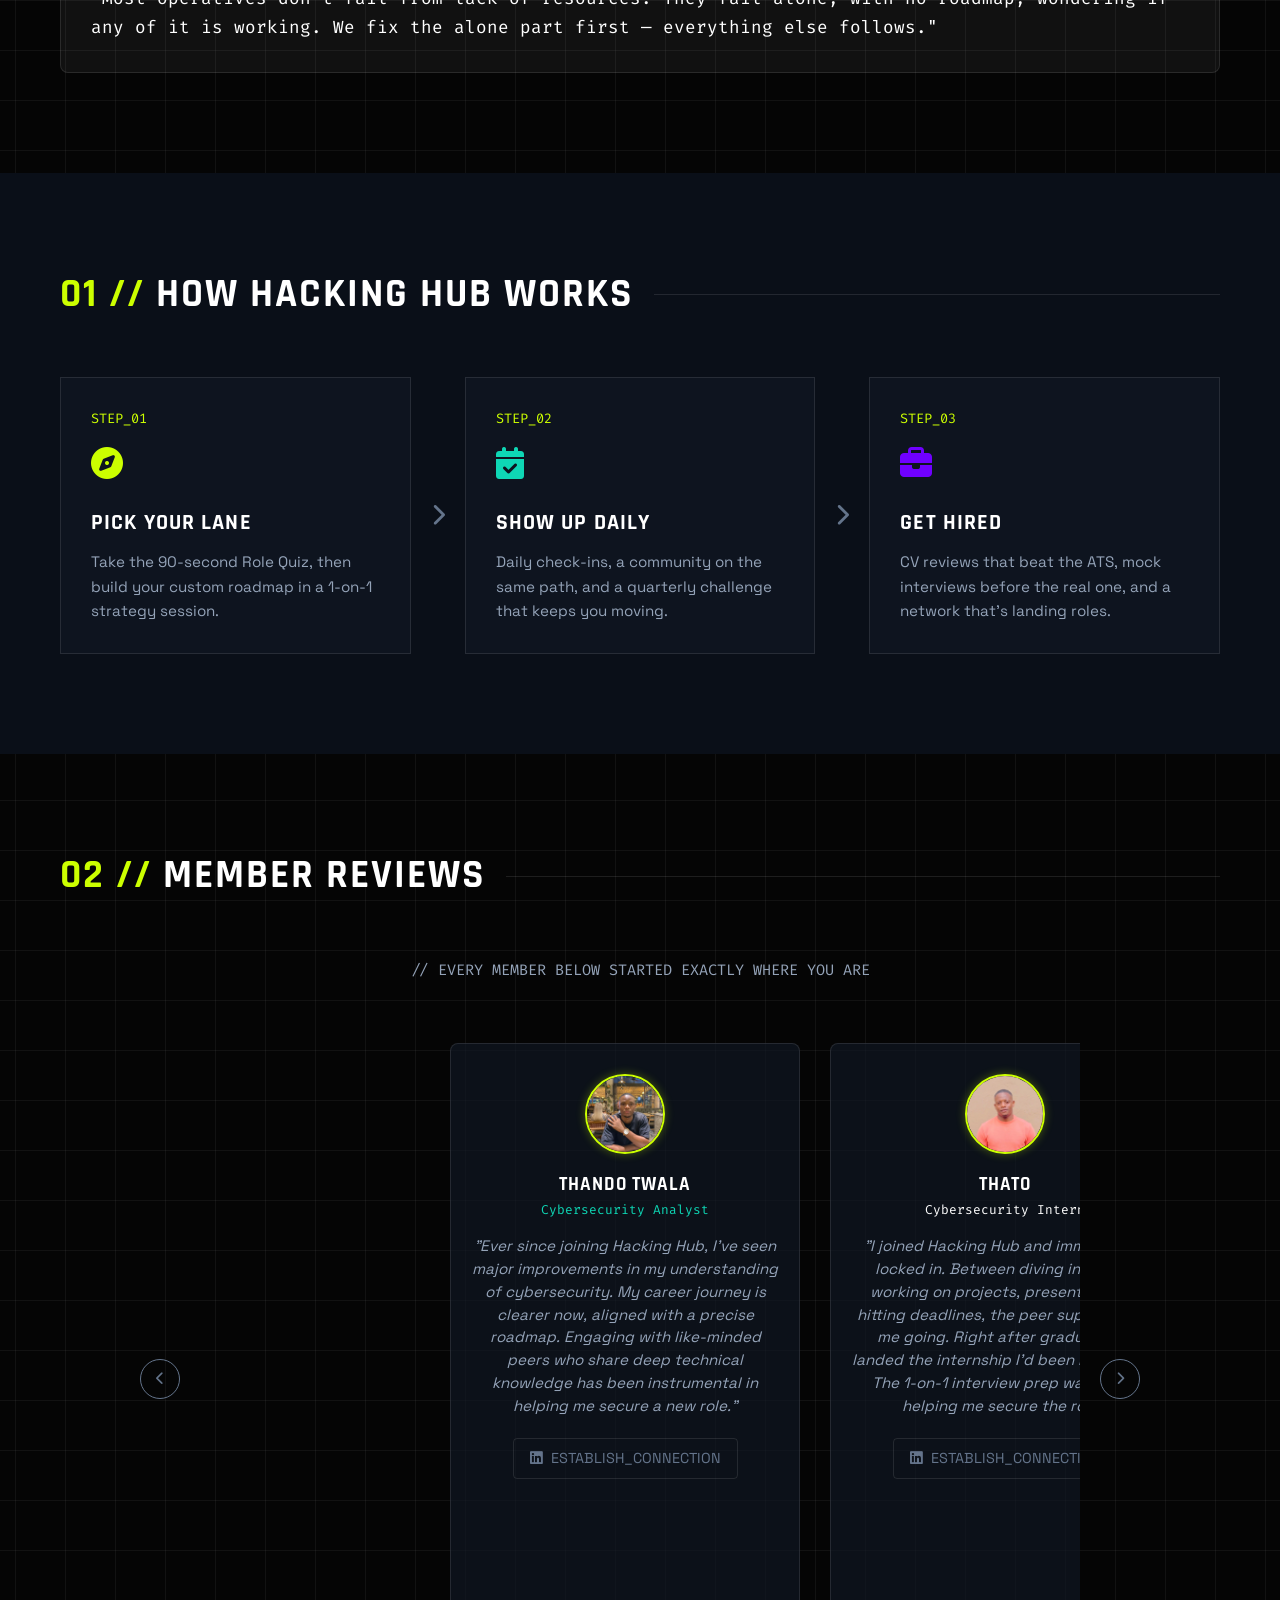
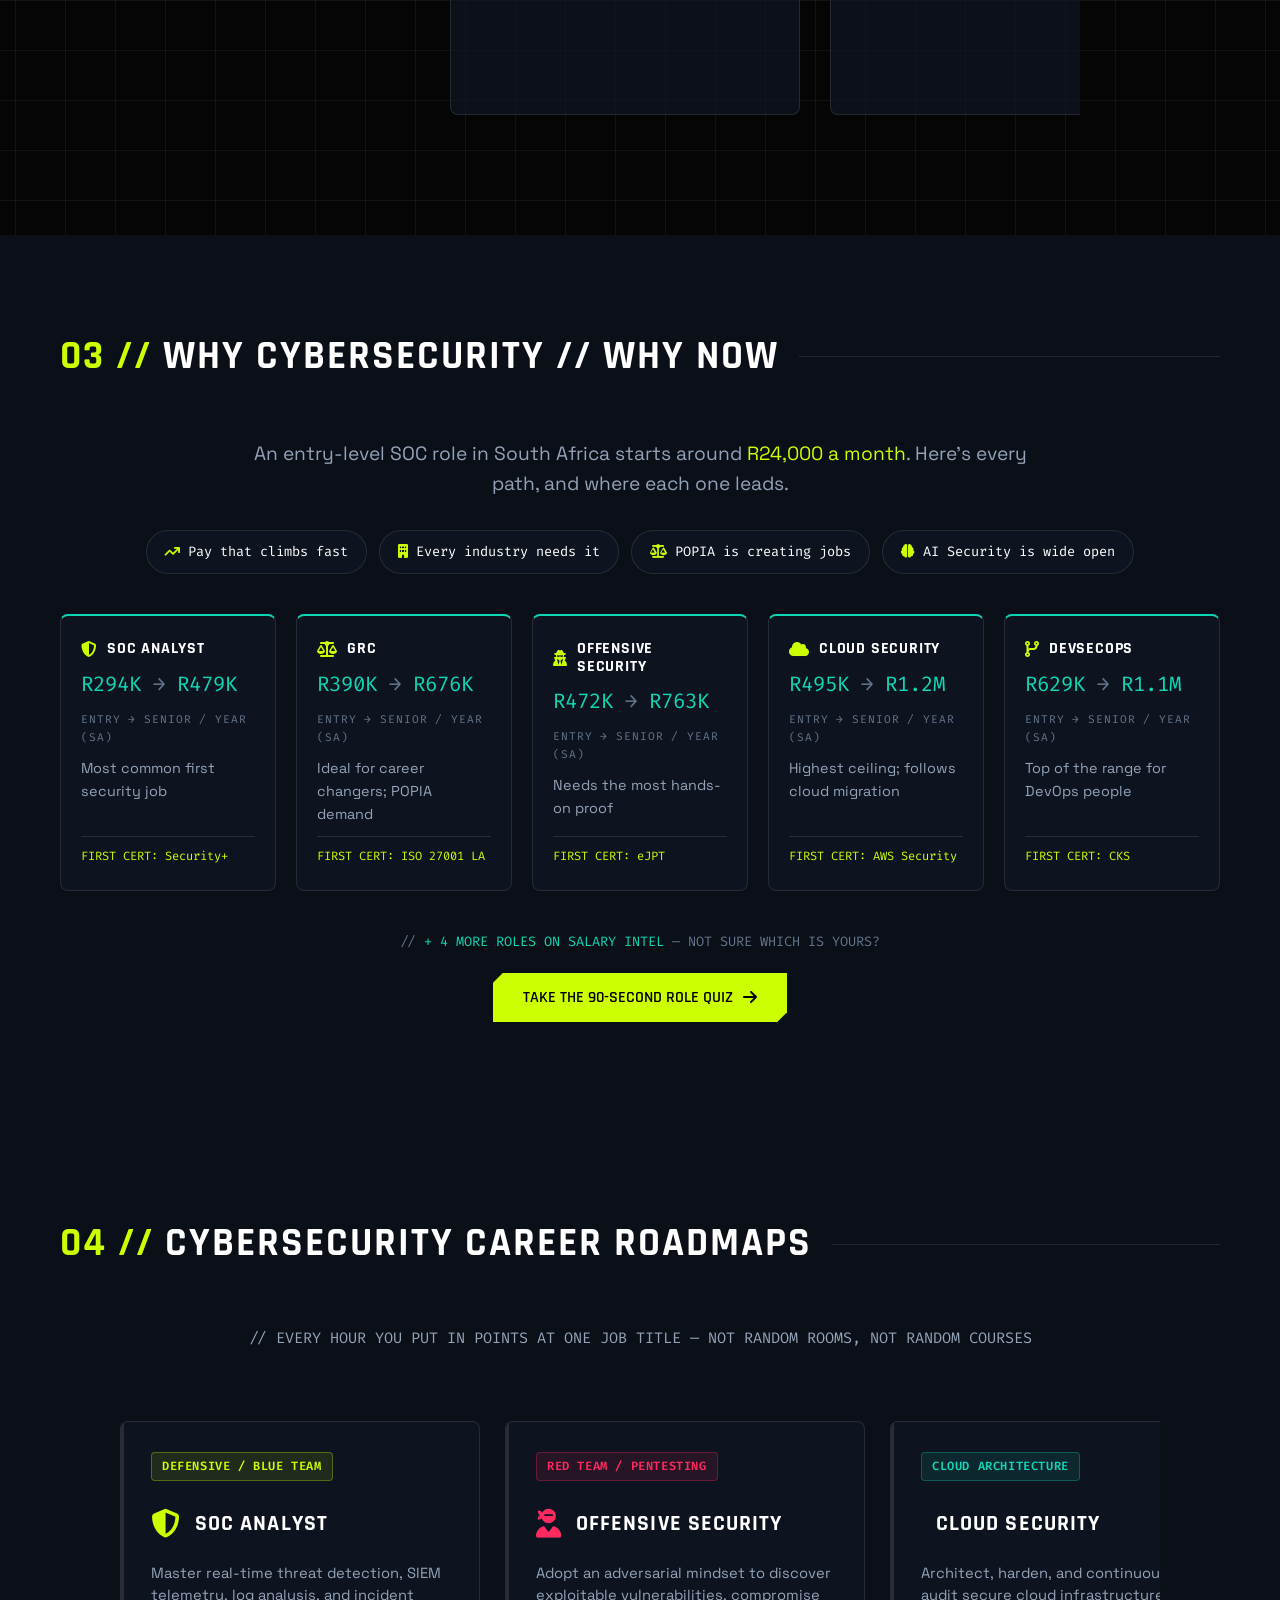
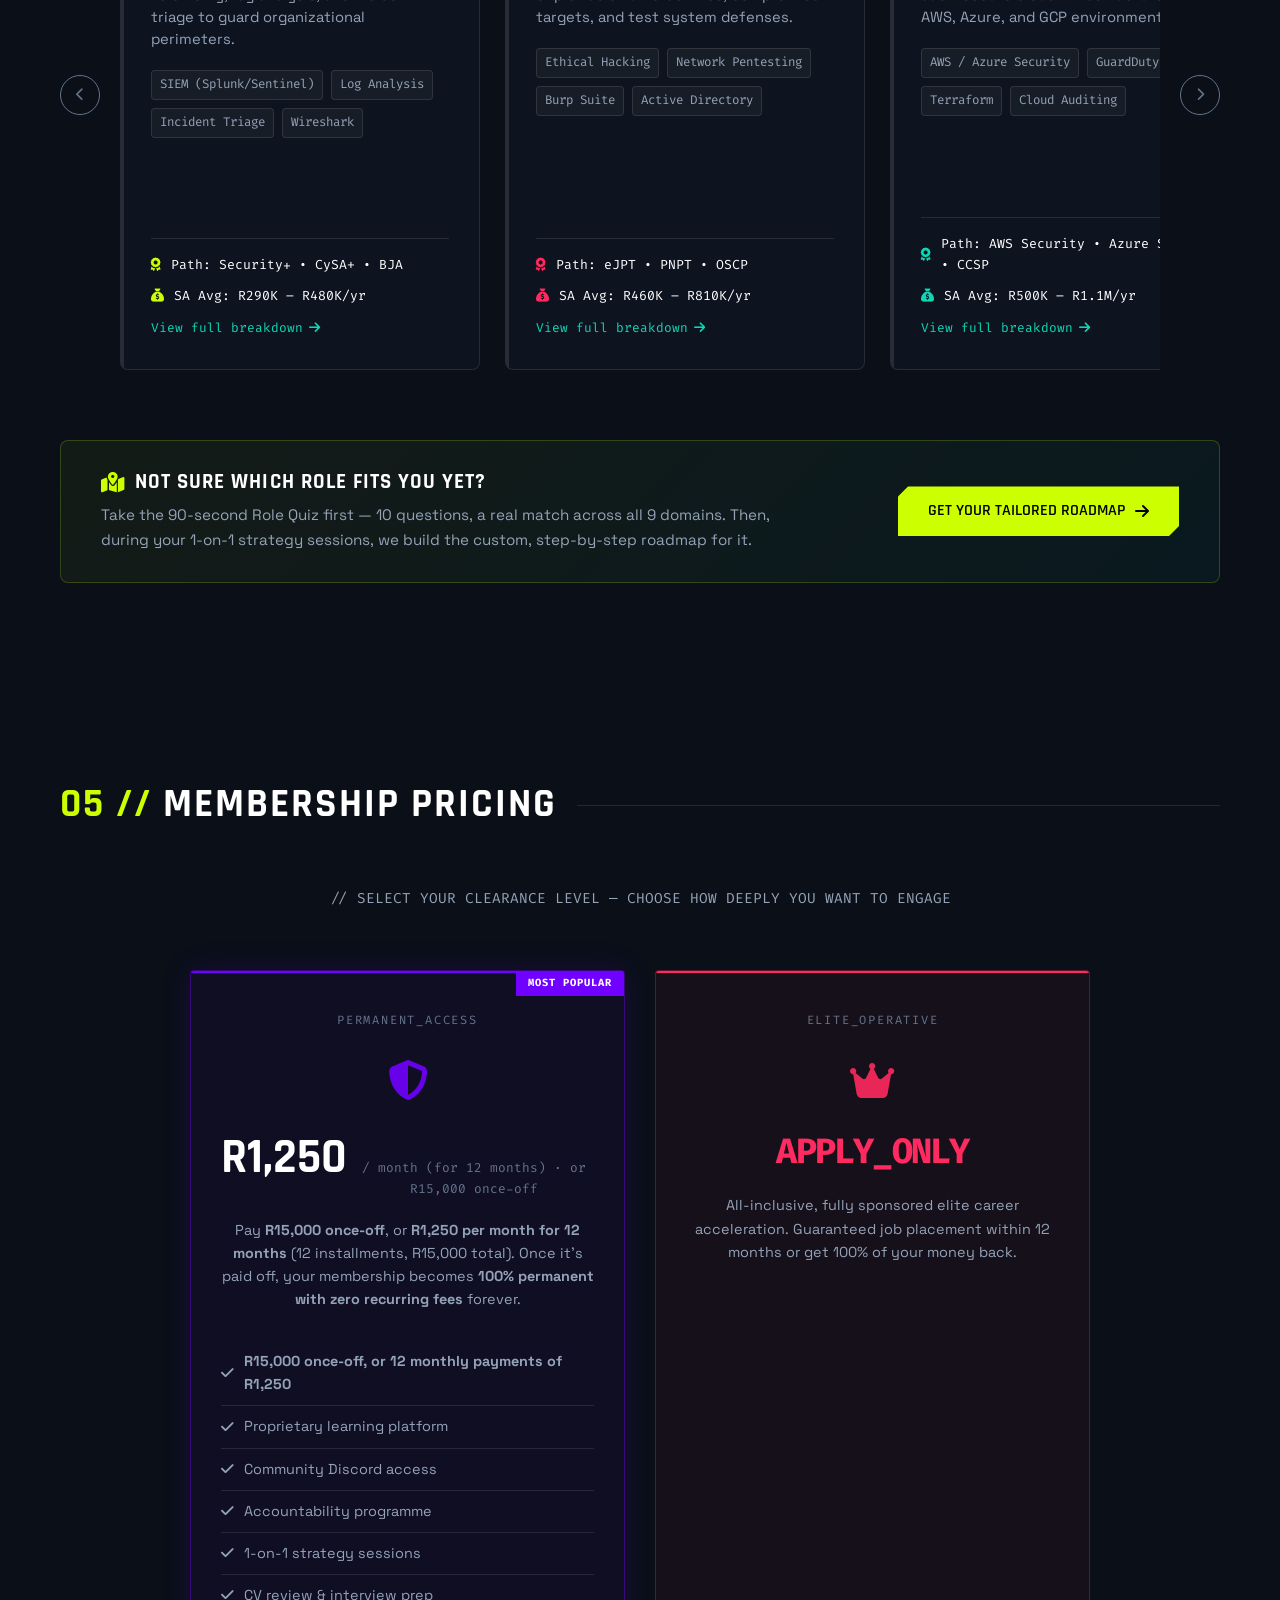
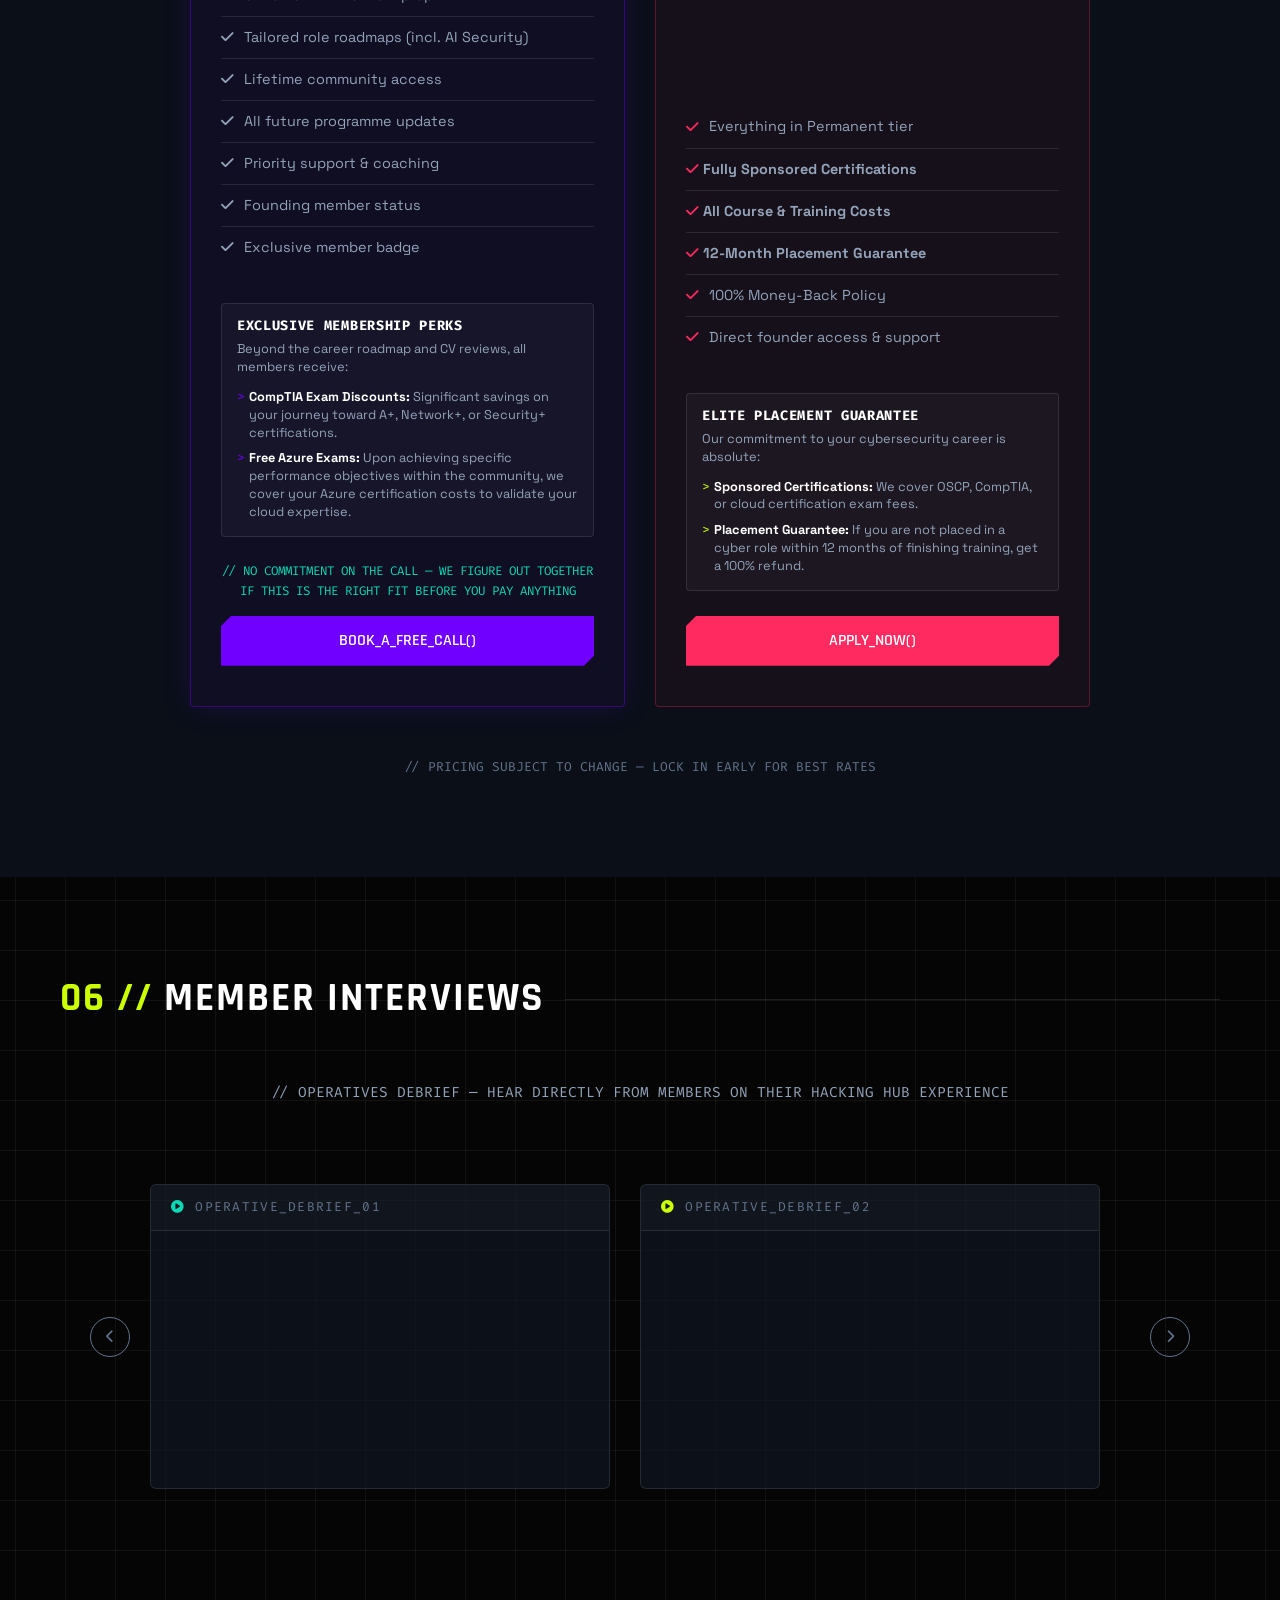
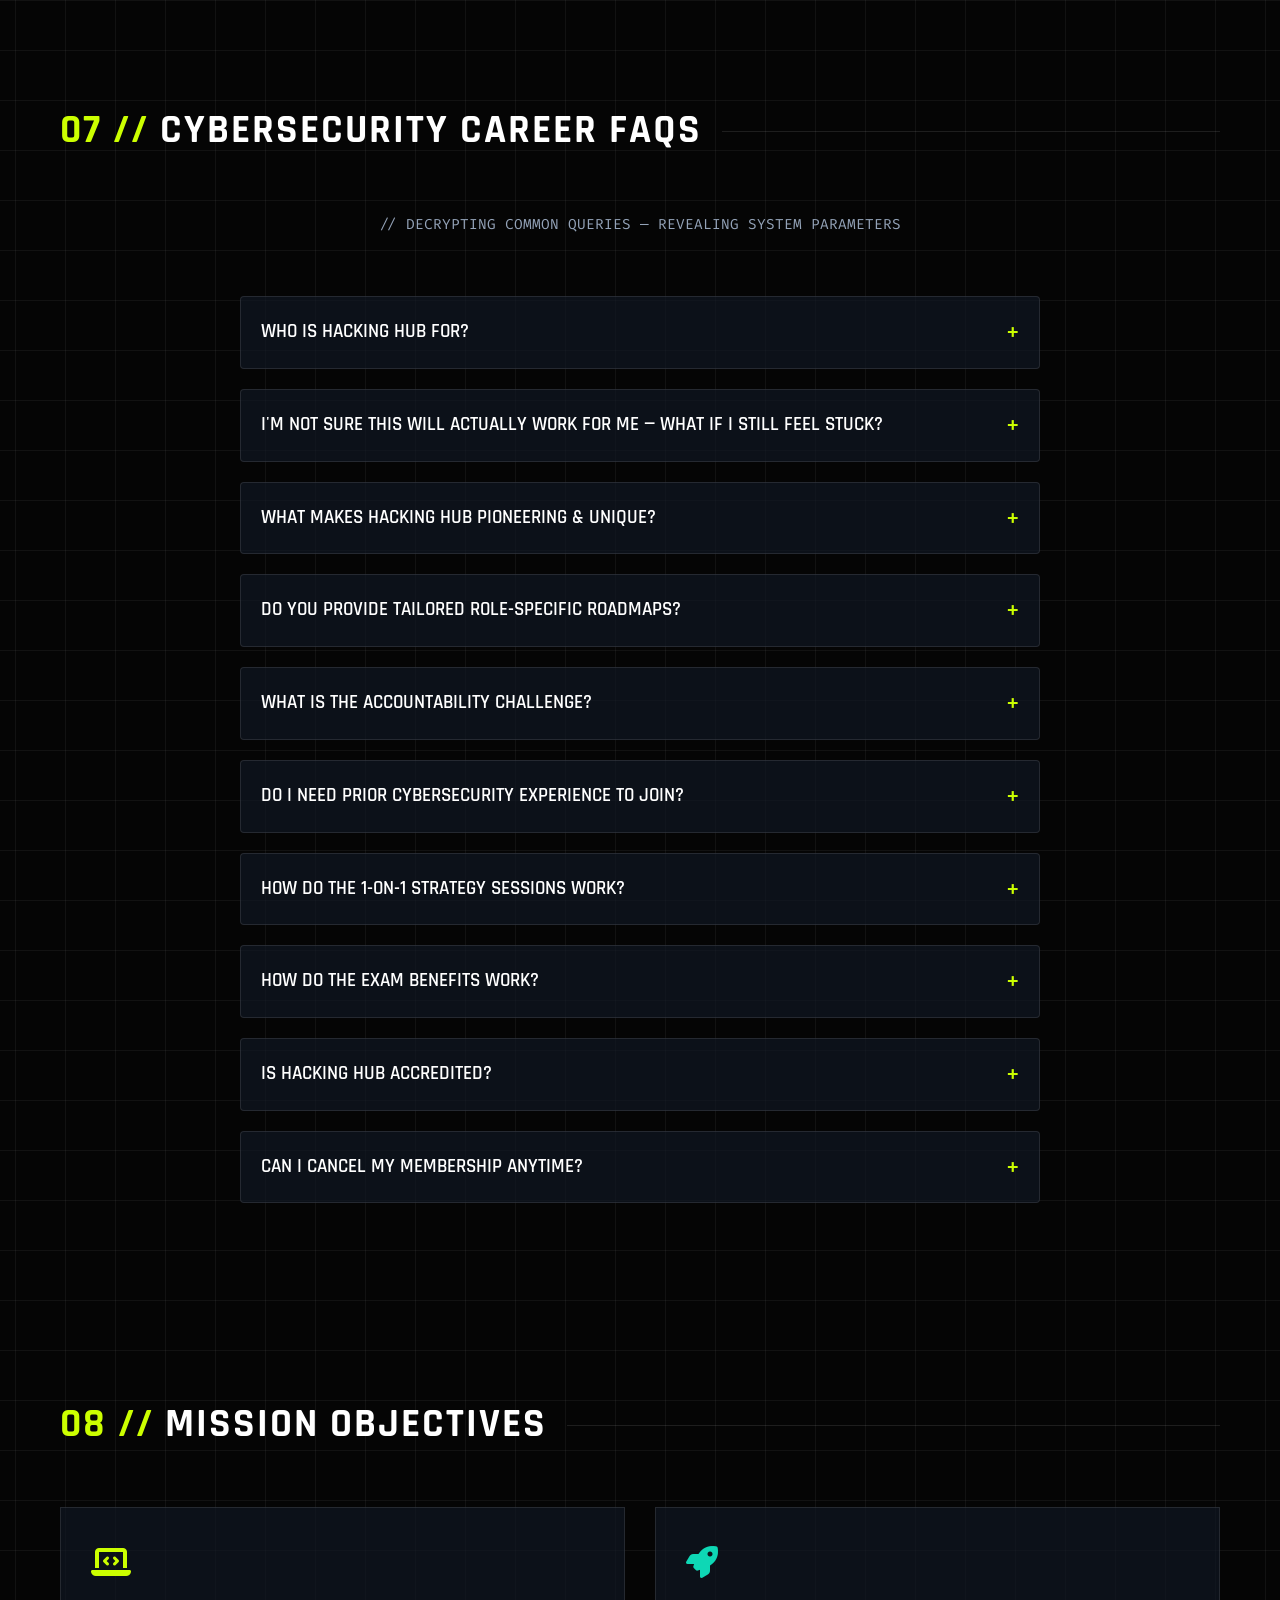
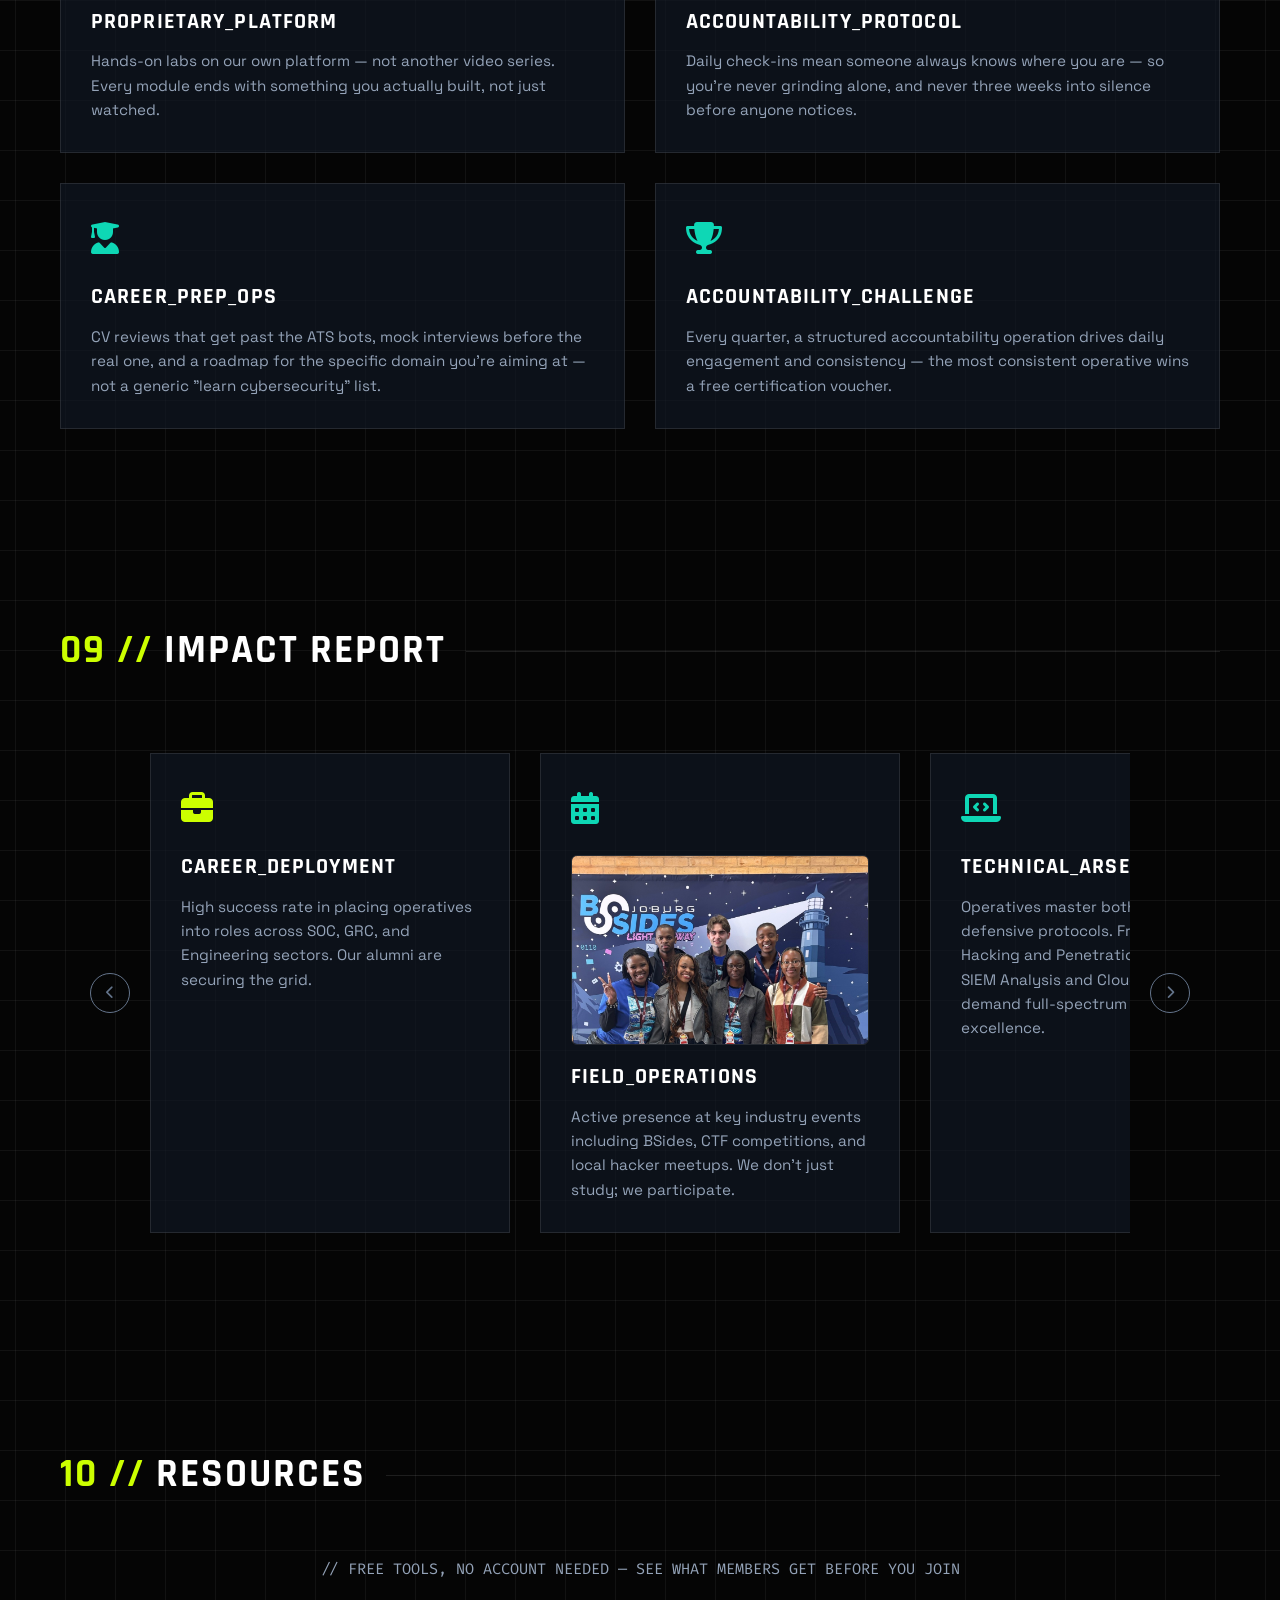
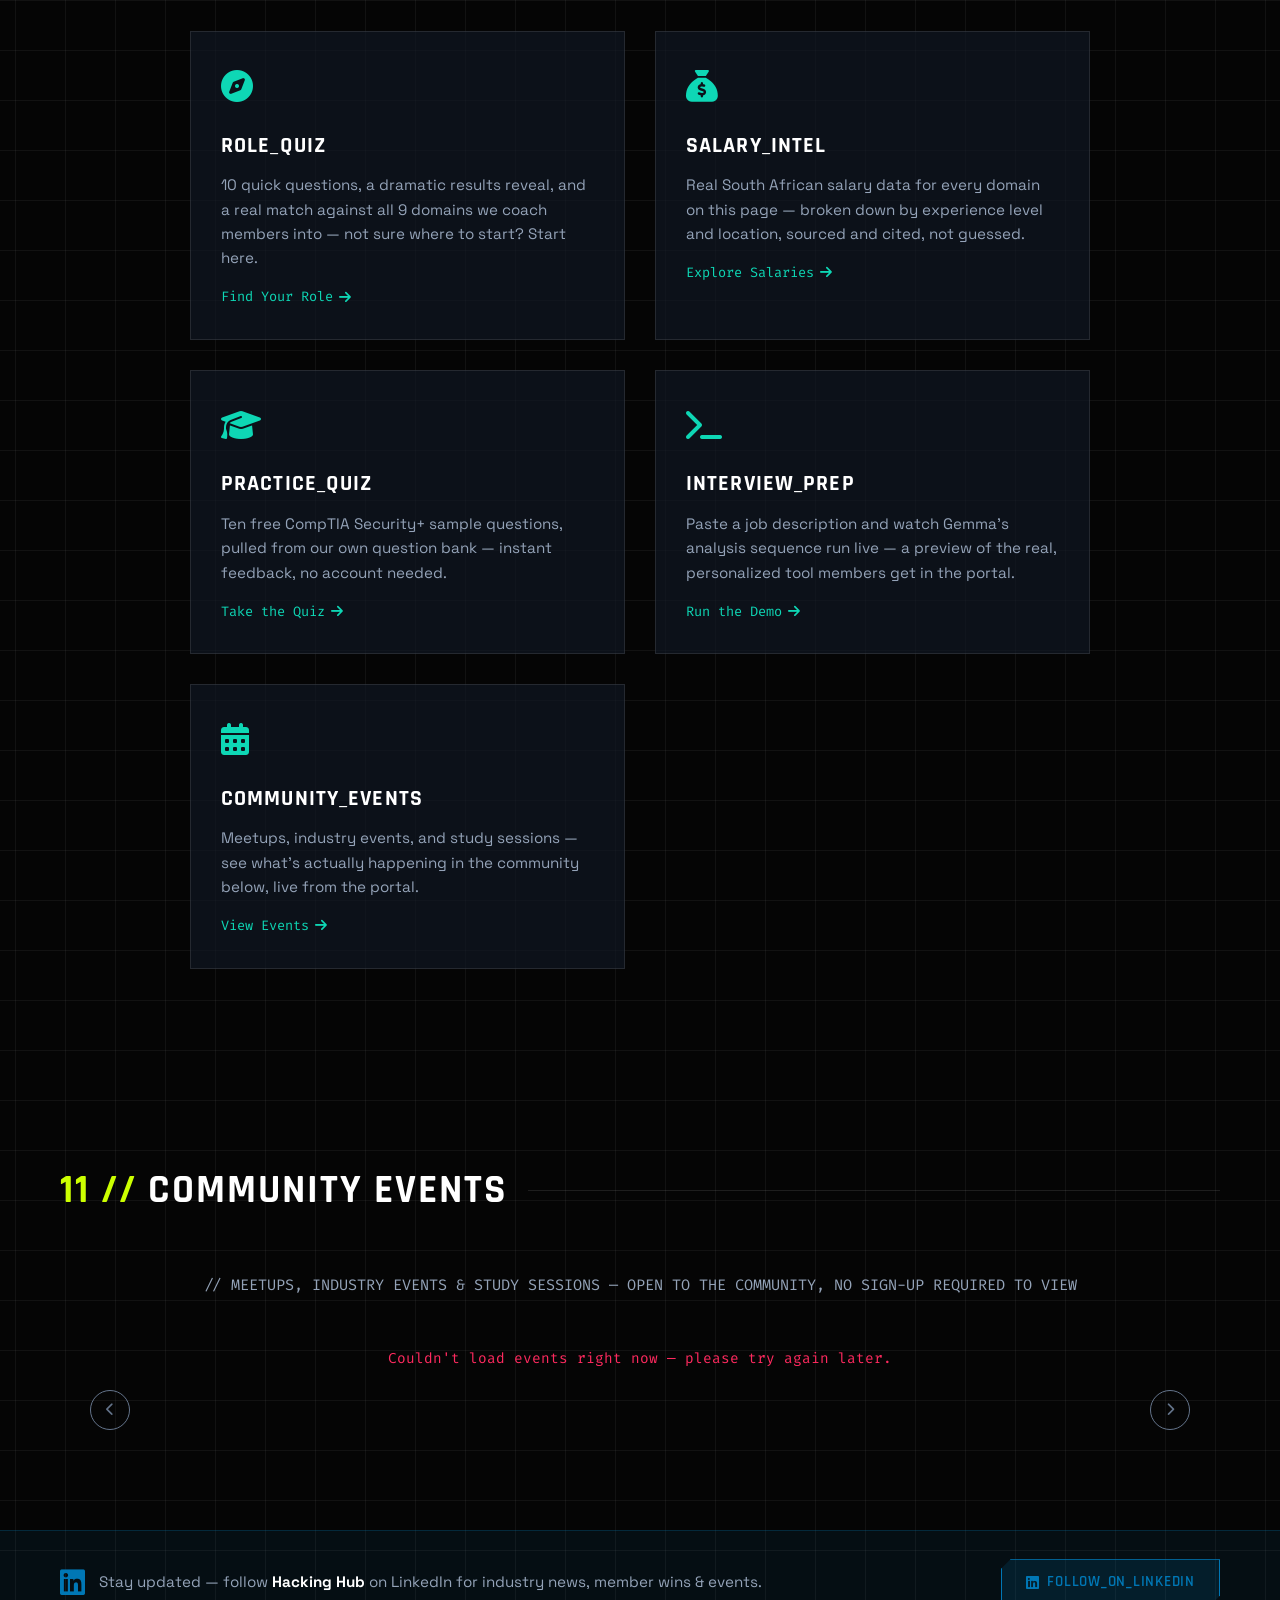
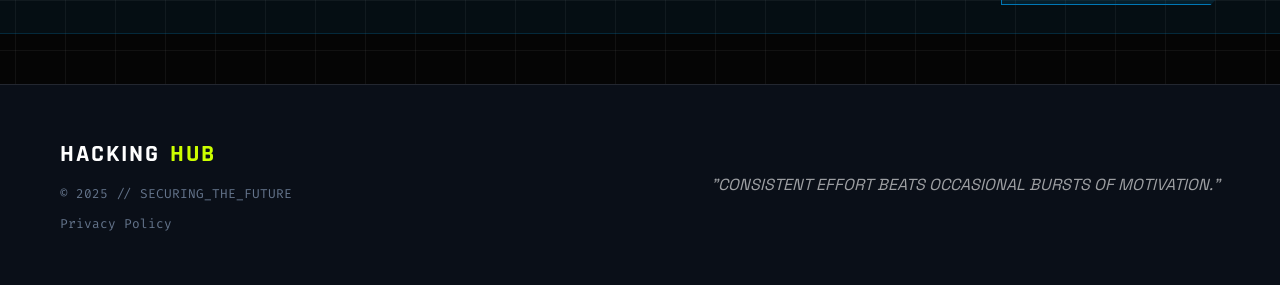
==== commit 12082887: "feat: SEO pass, lighter images, keyword hero, role quiz lead capture - Keyword-led titles, readable " ====
--- a/index.html
+++ b/index.html
@@ -13,7 +13,7 @@
     </script>
     <meta charset="UTF-8">
     <meta name="viewport" content="width=device-width, initial-scale=1.0, viewport-fit=cover">
-    <title>Hacking Hub | Cyber Career Accelerator</title>
+    <title>Get Into Cybersecurity in South Africa | Hacking Hub</title>
 
     <!-- PWA / installable app. These tags are hand-repeated per page like the
          rest of each <head> (only the nav/footer are templated). -->
@@ -27,14 +27,15 @@
     <meta name="apple-mobile-web-app-status-bar-style" content="black-translucent">
     <meta name="apple-mobile-web-app-title" content="Hacking Hub">
     <script src="pwa.js" defer></script>
+    <link rel="canonical" href="https://hackinghub.co.za/">
     <meta name="description" content="A South African cybersecurity career accelerator — coach-built roadmaps, real salary data, hands-on prep, and a community, to help you land your first role in security.">
     <meta property="og:type" content="website">
     <meta property="og:url" content="https://hackinghub.co.za/">
-    <meta property="og:title" content="Hacking Hub | Cyber Career Accelerator">
+    <meta property="og:title" content="Get Into Cybersecurity in South Africa | Hacking Hub">
     <meta property="og:description" content="A South African cybersecurity career accelerator — coach-built roadmaps, real salary data, hands-on prep, and a community, to help you land your first role in security.">
     <meta property="og:image" content="https://hackinghub.co.za/images/hacking-hub-logo.png">
     <meta name="twitter:card" content="summary">
-    <meta name="twitter:title" content="Hacking Hub | Cyber Career Accelerator">
+    <meta name="twitter:title" content="Get Into Cybersecurity in South Africa | Hacking Hub">
     <meta name="twitter:description" content="A South African cybersecurity career accelerator — coach-built roadmaps, real salary data, hands-on prep, and a community, to help you land your first role in security.">
     <meta name="twitter:image" content="https://hackinghub.co.za/images/hacking-hub-logo.png">
     <link rel="stylesheet" href="styles.css?v=2">
@@ -43,6 +44,125 @@
     <!-- Google AdSense -->
     <script async src="https://pagead2.googlesyndication.com/pagead/js/adsbygoogle.js?client=ca-pub-1902501915462362"
      crossorigin="anonymous"></script>
+    <script type="application/ld+json">
+{
+  "@context": "https://schema.org",
+  "@graph": [
+    {
+      "@type": "Organization",
+      "@id": "https://hackinghub.co.za/#organization",
+      "name": "Hacking Hub",
+      "url": "https://hackinghub.co.za/",
+      "logo": "https://hackinghub.co.za/images/hacking-hub-logo.png",
+      "email": "siya@hackinghub.co.za",
+      "description": "A South African cybersecurity career accelerator that helps people land their first cybersecurity role.",
+      "areaServed": {
+        "@type": "Country",
+        "name": "South Africa"
+      },
+      "sameAs": [
+        "https://www.linkedin.com/company/hacking-hub/"
+      ]
+    },
+    {
+      "@type": "WebSite",
+      "@id": "https://hackinghub.co.za/#website",
+      "url": "https://hackinghub.co.za/",
+      "name": "Hacking Hub",
+      "publisher": {
+        "@id": "https://hackinghub.co.za/#organization"
+      },
+      "inLanguage": "en-ZA"
+    },
+    {
+      "@type": "FAQPage",
+      "@id": "https://hackinghub.co.za/#faq",
+      "mainEntity": [
+        {
+          "@type": "Question",
+          "name": "Who is hacking hub for?",
+          "acceptedAnswer": {
+            "@type": "Answer",
+            "text": "Hacking Hub is a private career accelerator community built for ambitious individuals pursuing a career in cybersecurity. Whether you are transitioning from another field, a recent graduate, a student, or a junior engineer, we provide the daily accountability, mentorship, and resources needed to remain consistent and become job-ready."
+          }
+        },
+        {
+          "@type": "Question",
+          "name": "I'm not sure this will actually work for me — what if i still feel stuck?",
+          "acceptedAnswer": {
+            "@type": "Answer",
+            "text": "That's normal, and it's the exact feeling most members had before joining — noise, discouragement, wondering if the effort is even worth it. The daily check-ins exist so you're never figuring that out alone. Members like Pinky describe it as the thing that kept them \"inspired, motivated, and above all, sane\" through that exact stretch."
+          }
+        },
+        {
+          "@type": "Question",
+          "name": "What makes hacking hub pioneering & unique?",
+          "acceptedAnswer": {
+            "@type": "Answer",
+            "text": "Hacking Hub is a fast-moving, pioneering career accelerator powered by our proprietary, custom-built learning platform. We continuously evolve our curriculum to keep up to date with the exact skills the modern tech landscape is looking for—offering forward-looking specializations such as AI Security Engineering, SOC, Red Teaming, Cloud, DevSecOps, DFIR, AppSec, and IAM."
+          }
+        },
+        {
+          "@type": "Question",
+          "name": "Do you provide tailored role-specific roadmaps?",
+          "acceptedAnswer": {
+            "@type": "Answer",
+            "text": "Yes! We design custom, step-by-step career roadmaps tailored specifically to your target domain—including SOC Analysis, Offensive Security (Pentesting & Red Teaming), AI Security Engineering, Cloud Security, DevSecOps, Digital Forensics (DFIR), Application Security (AppSec), and Identity & Access Management (IAM). Your roadmap aligns with your current skill level, target certifications, and job market demands."
+          }
+        },
+        {
+          "@type": "Question",
+          "name": "What is the accountability challenge?",
+          "acceptedAnswer": {
+            "@type": "Answer",
+            "text": "It is our structured quarterly operation. Operatives set specific, daily technical goals (such as completing TryHackMe rooms, coding, or writing technical blogs) and check in daily to verify progress. Operatives who maintain consistency are eligible to win the ultimate bounty, such as free certification exam vouchers."
+          }
+        },
+        {
+          "@type": "Question",
+          "name": "Do i need prior cybersecurity experience to join?",
+          "acceptedAnswer": {
+            "@type": "Answer",
+            "text": "No. We welcome operatives at all levels, from complete beginners to intermediate security professionals. Our community focuses on building discipline, hands-on skills, and sharing knowledge. We help you decrypt the landscape and construct a clear, customized career roadmap."
+          }
+        },
+        {
+          "@type": "Question",
+          "name": "How do the 1-on-1 strategy sessions work?",
+          "acceptedAnswer": {
+            "@type": "Answer",
+            "text": "As a Permanent or Elite member, you get direct access to book interactive 1-on-1 calls. During these sessions, we audit your resume/CV and LinkedIn presence, design a custom study roadmap, run technical/behavioral mock interviews, and discuss direct strategies to land your first cybersecurity job."
+          }
+        },
+        {
+          "@type": "Question",
+          "name": "How do the exam benefits work?",
+          "acceptedAnswer": {
+            "@type": "Answer",
+            "text": "Permanent members receive standard CompTIA exam voucher discounts. For high-performing Permanent members who hit milestone objectives within our accountability program, we cover Azure exam costs to validate cloud competence. Elite members have all certification fees, course costs, and training fully sponsored by Hacking Hub."
+          }
+        },
+        {
+          "@type": "Question",
+          "name": "Is hacking hub accredited?",
+          "acceptedAnswer": {
+            "@type": "Answer",
+            "text": "No, Hacking Hub itself isn't an accredited institution. Instead, we prepare you for internationally recognised certifications from respected bodies such as CompTIA, Microsoft, AWS, ISC2 and ISACA. Those certifications are what employers look for, and you earn them directly from the body that issues them."
+          }
+        },
+        {
+          "@type": "Question",
+          "name": "Can i cancel my membership anytime?",
+          "acceptedAnswer": {
+            "@type": "Answer",
+            "text": "Yes. The Elite Operative tier runs on a rolling monthly subscription with no contracts. You can cancel at any point without penalty. The Permanent Access tier is R15,000 once-off, or a 12-month installment plan where you pay R1,250 per month for 12 months (12 installments / R15,000 in total), after which you enjoy permanent lifetime access with no ongoing or future payments."
+          }
+        }
+      ]
+    }
+  ]
+}
+    </script>
 </head>
 
 <body>
@@ -59,8 +179,8 @@
             <div class="hero-badge">
                 <i class="fa-solid fa-rocket text-lime"></i> PIONEERING // PROPRIETARY LEARNING PLATFORM
             </div>
-            <h1 class="glitch-text" data-text="LAUNCH YOUR CYBER FUTURE">LAUNCH YOUR <br><span class="text-lime">CYBER
-                    FUTURE</span></h1>
+            <h1 class="glitch-text" data-text="LAUNCH YOUR CYBERSECURITY CAREER IN SOUTH AFRICA">LAUNCH YOUR <br><span class="text-lime">CYBERSECURITY
+                    CAREER</span><br>IN SOUTH AFRICA</h1>
             <p class="hero-sub">
                 // A pioneering, fast-moving cybersecurity career accelerator powered by our proprietary learning platform.
                 <br>
@@ -163,7 +283,7 @@
     <section id="how" class="section section-dark">
         <div class="container">
             <div class="section-header">
-                <h2 class="section-title"><span class="text-lime">01 //</span> HOW_IT_WORKS</h2>
+                <h2 class="section-title"><span class="text-lime">01 //</span> HOW HACKING HUB WORKS</h2>
                 <div class="section-line"></div>
             </div>
 
@@ -196,7 +316,7 @@
     <section id="reviews" class="section">
         <div class="container">
             <div class="section-header">
-                <h2 class="section-title"><span class="text-lime">02 //</span> MEMBER_REVIEWS</h2>
+                <h2 class="section-title"><span class="text-lime">02 //</span> MEMBER REVIEWS</h2>
                 <div class="section-line"></div>
             </div>
 
@@ -210,7 +330,7 @@
                 <div class="reviews-carousel" id="reviews-carousel">
                     <!-- Review Card: Thando Twala -->
                     <div class="review-card hover-glow">
-                        <img src="images/thando-twala-headshot.png" alt="Thando Twala" class="review-avatar">
+                        <img loading="lazy" decoding="async" src="images/thando-twala-headshot.jpg" alt="Thando Twala" class="review-avatar">
                         <div class="review-content">
                             <h3>THANDO TWALA</h3>
                             <p class="role text-cyan">Cybersecurity Analyst</p>
@@ -221,7 +341,7 @@
 
                     <!-- Review Card: Thato -->
                     <div class="review-card hover-glow">
-                        <img src="images/thato-headshot.png" alt="Thato" class="review-avatar">
+                        <img loading="lazy" decoding="async" src="images/thato-headshot.jpg" alt="Thato" class="review-avatar">
                         <div class="review-content">
                             <h3>THATO</h3>
                             <p class="role text-purple">Cybersecurity Intern</p>
@@ -232,7 +352,7 @@
 
                     <!-- Review Card: Cathrine -->
                     <div class="review-card hover-glow">
-                        <img src="images/cathrine-headshot.jpeg" alt="Cathrine" class="review-avatar">
+                        <img loading="lazy" decoding="async" src="images/cathrine-headshot.jpeg" alt="Cathrine" class="review-avatar">
                         <div class="review-content">
                             <h3>CATHRINE</h3>
                             <p class="role text-cyan">SOC Analyst</p>
@@ -243,7 +363,7 @@
 
                     <!-- Review Card: Callum -->
                     <div class="review-card hover-glow">
-                        <img src="images/callum-headshot.jpeg" alt="Callum" class="review-avatar">
+                        <img loading="lazy" decoding="async" src="images/callum-headshot.jpeg" alt="Callum" class="review-avatar">
                         <div class="review-content">
                             <h3>CALLUM</h3>
                             <p class="role text-lime">IT Audit &amp; GRC Analyst</p>
@@ -254,7 +374,7 @@
 
                     <!-- Review Card: Lesoko -->
                     <div class="review-card hover-glow">
-                        <img src="images/lesoko-headshot-again.png" alt="Lesoko" class="review-avatar">
+                        <img loading="lazy" decoding="async" src="images/lesoko-headshot-again.jpg" alt="Lesoko" class="review-avatar">
                         <div class="review-content">
                             <h3>LESOKO</h3>
                             <p class="role text-cyan">Cybersecurity Professional</p>
@@ -265,7 +385,7 @@
 
                     <!-- Review Card 1 -->
                     <div class="review-card hover-glow">
-                        <img src="images/joshua-harrop-headshot.jpeg" alt="Joshua Harrop" class="review-avatar">
+                        <img loading="lazy" decoding="async" src="images/joshua-harrop-headshot.jpeg" alt="Joshua Harrop" class="review-avatar">
                         <div class="review-content">
                             <h3>JOSHUA</h3>
                             <p class="role text-cyan">SOC Analyst Intern</p>
@@ -278,7 +398,7 @@
 
                     <!-- Review Card 2 -->
                     <div class="review-card hover-glow">
-                        <img src="images/nonhlanhla-sindane-headshot.jpeg" alt="Nonhlanhla" class="review-avatar">
+                        <img loading="lazy" decoding="async" src="images/nonhlanhla-sindane-headshot.jpeg" alt="Nonhlanhla" class="review-avatar">
                         <div class="review-content">
                             <h3>NONHLANHLA</h3>
                             <p class="role text-cyan">Junior Security Code Review Analyst</p>
@@ -290,7 +410,7 @@
 
                     <!-- Review Card 3 -->
                     <div class="review-card hover-glow">
-                        <img src="images/lindokuhle-headshot.jpeg" alt="Lindokuhle" class="review-avatar">
+                        <img loading="lazy" decoding="async" src="images/lindokuhle-headshot.jpeg" alt="Lindokuhle" class="review-avatar">
                         <div class="review-content">
                             <h3>LINDOKUHLE</h3>
                             <p class="role text-lime">Junior Consultant: IT Auditing</p>
@@ -304,7 +424,7 @@
 
                     <!-- Review Card 4 -->
                     <div class="review-card hover-glow">
-                        <img src="images/khody-headshot.jpeg" alt="Khody" class="review-avatar">
+                        <img loading="lazy" decoding="async" src="images/khody-headshot.jpeg" alt="Khody" class="review-avatar">
                         <div class="review-content">
                             <h3>KHODY</h3>
                             <p class="role text-cyan">Cybersecurity Engineer</p>
@@ -322,7 +442,7 @@
 
                     <!-- Review Card 5 -->
                     <div class="review-card hover-glow">
-                        <img src="images/nomonde-headshot.jpeg" alt="Nomonde" class="review-avatar">
+                        <img loading="lazy" decoding="async" src="images/nomonde-headshot.jpeg" alt="Nomonde" class="review-avatar">
                         <div class="review-content">
                             <h3>NOMONDE</h3>
                             <p class="role text-purple">Junior Software Developer</p>
@@ -338,7 +458,7 @@
 
                     <!-- Review Card 6 -->
                     <div class="review-card hover-glow">
-                        <img src="images/thando-headshot.jpeg" alt="Thando" class="review-avatar">
+                        <img loading="lazy" decoding="async" src="images/thando-headshot.jpeg" alt="Thando" class="review-avatar">
                         <div class="review-content">
                             <h3>THANDO</h3>
                             <p class="role text-cyan">Junior Tech Risk Analyst</p>
@@ -353,7 +473,7 @@
 
                     <!-- Review Card 7 -->
                     <div class="review-card hover-glow">
-                        <img src="images/zanele-headshot.jpeg" alt="Zanele" class="review-avatar">
+                        <img loading="lazy" decoding="async" src="images/zanele-headshot.jpeg" alt="Zanele" class="review-avatar">
                         <div class="review-content">
                             <h3>ZANELE</h3>
                             <p class="role text-purple">Cloud Security Professional</p>
@@ -368,7 +488,7 @@
 
                     <!-- Review Card 8 -->
                     <div class="review-card hover-glow">
-                        <img src="images/dilemo-headshot.jpeg" alt="Dilemo" class="review-avatar">
+                        <img loading="lazy" decoding="async" src="images/dilemo-headshot.jpeg" alt="Dilemo" class="review-avatar">
                         <div class="review-content">
                             <h3>DILEMO</h3>
                             <p class="role text-cyan">SOC Triage Specialist</p>
@@ -380,7 +500,7 @@
 
                     <!-- Review Card 9 -->
                     <div class="review-card hover-glow">
-                        <img src="images/timothy-headshot.jpeg" alt="Timothy" class="review-avatar">
+                        <img loading="lazy" decoding="async" src="images/timothy-headshot.jpeg" alt="Timothy" class="review-avatar">
                         <div class="review-content">
                             <h3>TIMOTHY</h3>
                             <p class="role text-purple">Graduate Tech Analyst</p>
@@ -395,7 +515,7 @@
 
                     <!-- Review Card 10 -->
                     <div class="review-card hover-glow">
-                        <img src="images/craig-antonio-headshot.png" alt="Craig Antonio" class="review-avatar">
+                        <img loading="lazy" decoding="async" src="images/craig-antonio-headshot.jpg" alt="Craig Antonio" class="review-avatar">
                         <div class="review-content">
                             <h3>CRAIG ANTONIO</h3>
                             <p class="role text-lime">IT Professional</p>
@@ -406,7 +526,7 @@
 
                     <!-- Review Card: Pinky Ndlazi -->
                     <div class="review-card hover-glow">
-                        <img src="images/pinky-headshot.jpeg" alt="Pinky Ndlazi" class="review-avatar">
+                        <img loading="lazy" decoding="async" src="images/pinky-headshot.jpeg" alt="Pinky Ndlazi" class="review-avatar">
                         <div class="review-content">
                             <h3>PINKY NDLAZI</h3>
                             <p class="role text-cyan">Cybersecurity Intern</p>
@@ -426,7 +546,7 @@
     <section id="why-cyber" class="section section-dark">
         <div class="container">
             <div class="section-header">
-                <h2 class="section-title"><span class="text-lime">03 //</span> WHY_CYBER // WHY_NOW</h2>
+                <h2 class="section-title"><span class="text-lime">03 //</span> WHY CYBERSECURITY // WHY NOW</h2>
                 <div class="section-line"></div>
             </div>
 
@@ -495,7 +615,7 @@
     <section id="roadmaps" class="section section-dark">
         <div class="container">
             <div class="section-header">
-                <h2 class="section-title"><span class="text-lime">04 //</span> TAILORED_ROLE_ROADMAPS</h2>
+                <h2 class="section-title"><span class="text-lime">04 //</span> CYBERSECURITY CAREER ROADMAPS</h2>
                 <div class="section-line"></div>
             </div>
 
@@ -736,7 +856,7 @@
     <section id="pricing" class="section section-dark">
         <div class="container">
             <div class="section-header">
-                <h2 class="section-title"><span class="text-lime">05 //</span> ACCESS_TIERS</h2>
+                <h2 class="section-title"><span class="text-lime">05 //</span> MEMBERSHIP PRICING</h2>
                 <div class="section-line"></div>
             </div>
 
@@ -823,7 +943,7 @@
     <section id="interviews" class="section">
         <div class="container">
             <div class="section-header">
-                <h2 class="section-title"><span class="text-lime">06 //</span> FIELD_INTERVIEWS</h2>
+                <h2 class="section-title"><span class="text-lime">06 //</span> MEMBER INTERVIEWS</h2>
                 <div class="section-line"></div>
             </div>
 
@@ -843,6 +963,7 @@
                         </div>
                         <div class="video-wrapper">
                             <iframe
+                                loading="lazy"
                                 src="https://www.youtube.com/embed/tqZz4e5sxCE"
                                 title="Hacking Hub Member Interview 1"
                                 frameborder="0"
@@ -860,6 +981,7 @@
                         </div>
                         <div class="video-wrapper">
                             <iframe
+                                loading="lazy"
                                 src="https://www.youtube.com/embed/5EHSHUafTog"
                                 title="Hacking Hub Member Interview 2"
                                 frameborder="0"
@@ -877,6 +999,7 @@
                         </div>
                         <div class="video-wrapper">
                             <iframe
+                                loading="lazy"
                                 src="https://www.youtube.com/embed/FNwDa55Jmvk"
                                 title="Hacking Hub Member Interview 3"
                                 frameborder="0"
@@ -896,7 +1019,7 @@
     <section id="faq" class="section">
         <div class="container">
             <div class="section-header">
-                <h2 class="section-title"><span class="text-lime">07 //</span> FAQ_DECRYPTED</h2>
+                <h2 class="section-title"><span class="text-lime">07 //</span> CYBERSECURITY CAREER FAQS</h2>
                 <div class="section-line"></div>
             </div>
 
@@ -1030,7 +1153,7 @@
     <section id="impact" class="section">
         <div class="container">
             <div class="section-header">
-                <h2 class="section-title"><span class="text-lime">09 //</span> IMPACT_REPORT</h2>
+                <h2 class="section-title"><span class="text-lime">09 //</span> IMPACT REPORT</h2>
                 <div class="section-line"></div>
             </div>
 
@@ -1053,7 +1176,7 @@
                         <div class="card-icon">
                             <i class="fa-solid fa-calendar-days text-cyan"></i>
                         </div>
-                        <img src="images/hh-bsides-jhb.jpg" alt="Hacking Hub Team at BSides Joburg" class="card-img">
+                        <img loading="lazy" decoding="async" src="images/hh-bsides-jhb.jpg" alt="Hacking Hub Team at BSides Joburg" class="card-img">
                         <h3>FIELD_OPERATIONS</h3>
                         <p>Active presence at key industry events including BSides, CTF competitions, and local hacker
                             meetups. We don't just study; we participate.</p>
@@ -1094,7 +1217,7 @@
             </div>
 
             <p style="color: var(--text-secondary); font-family: 'Fira Code', monospace; font-size: 0.95rem; margin-bottom: 50px; text-align: center;">
-                // FREE TOOLS, NO SIGN-UP REQUIRED &mdash; SEE WHAT MEMBERS GET BEFORE YOU JOIN
+                // FREE TOOLS, NO ACCOUNT NEEDED &mdash; SEE WHAT MEMBERS GET BEFORE YOU JOIN
             </p>
 
             <div class="resources-grid">
@@ -1150,7 +1273,7 @@
     <section id="events" class="section">
         <div class="container">
             <div class="section-header">
-                <h2 class="section-title"><span class="text-lime">11 //</span> COMMUNITY_EVENTS</h2>
+                <h2 class="section-title"><span class="text-lime">11 //</span> COMMUNITY EVENTS</h2>
                 <div class="section-line"></div>
             </div>
 
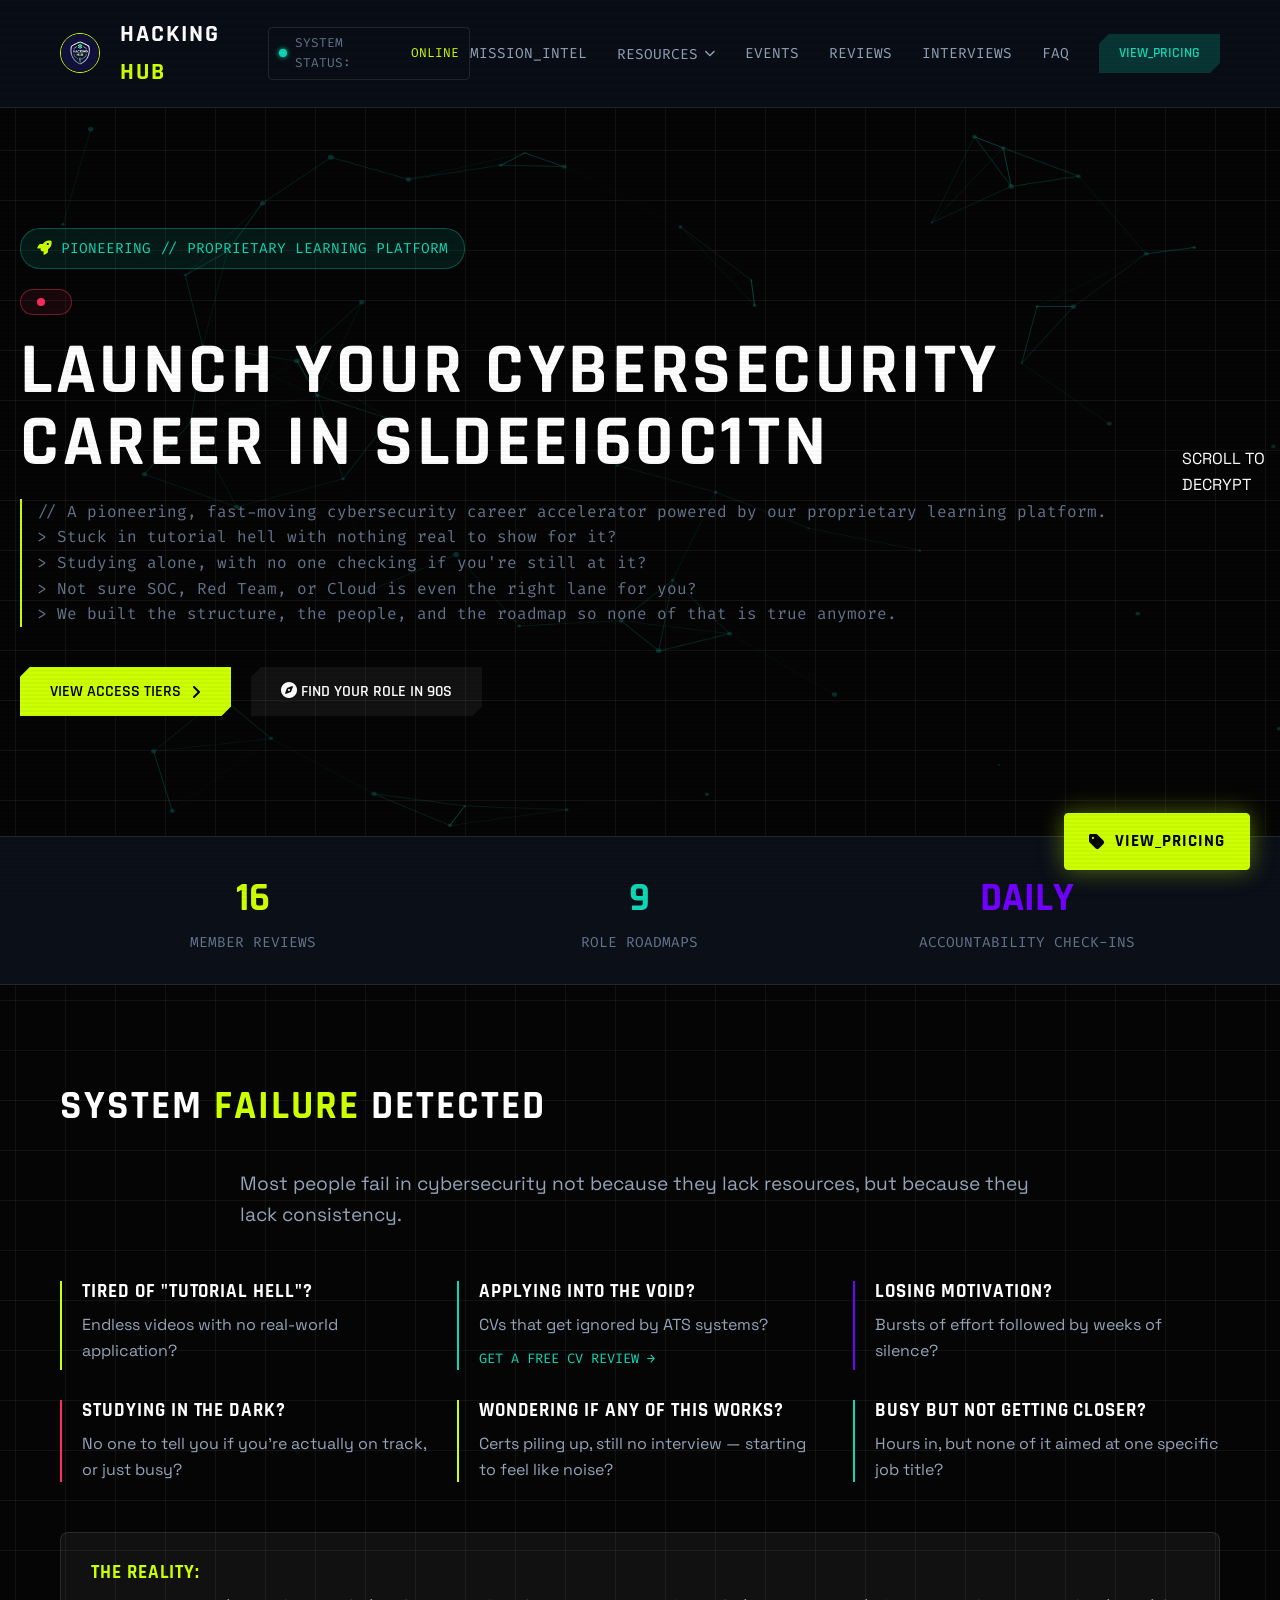
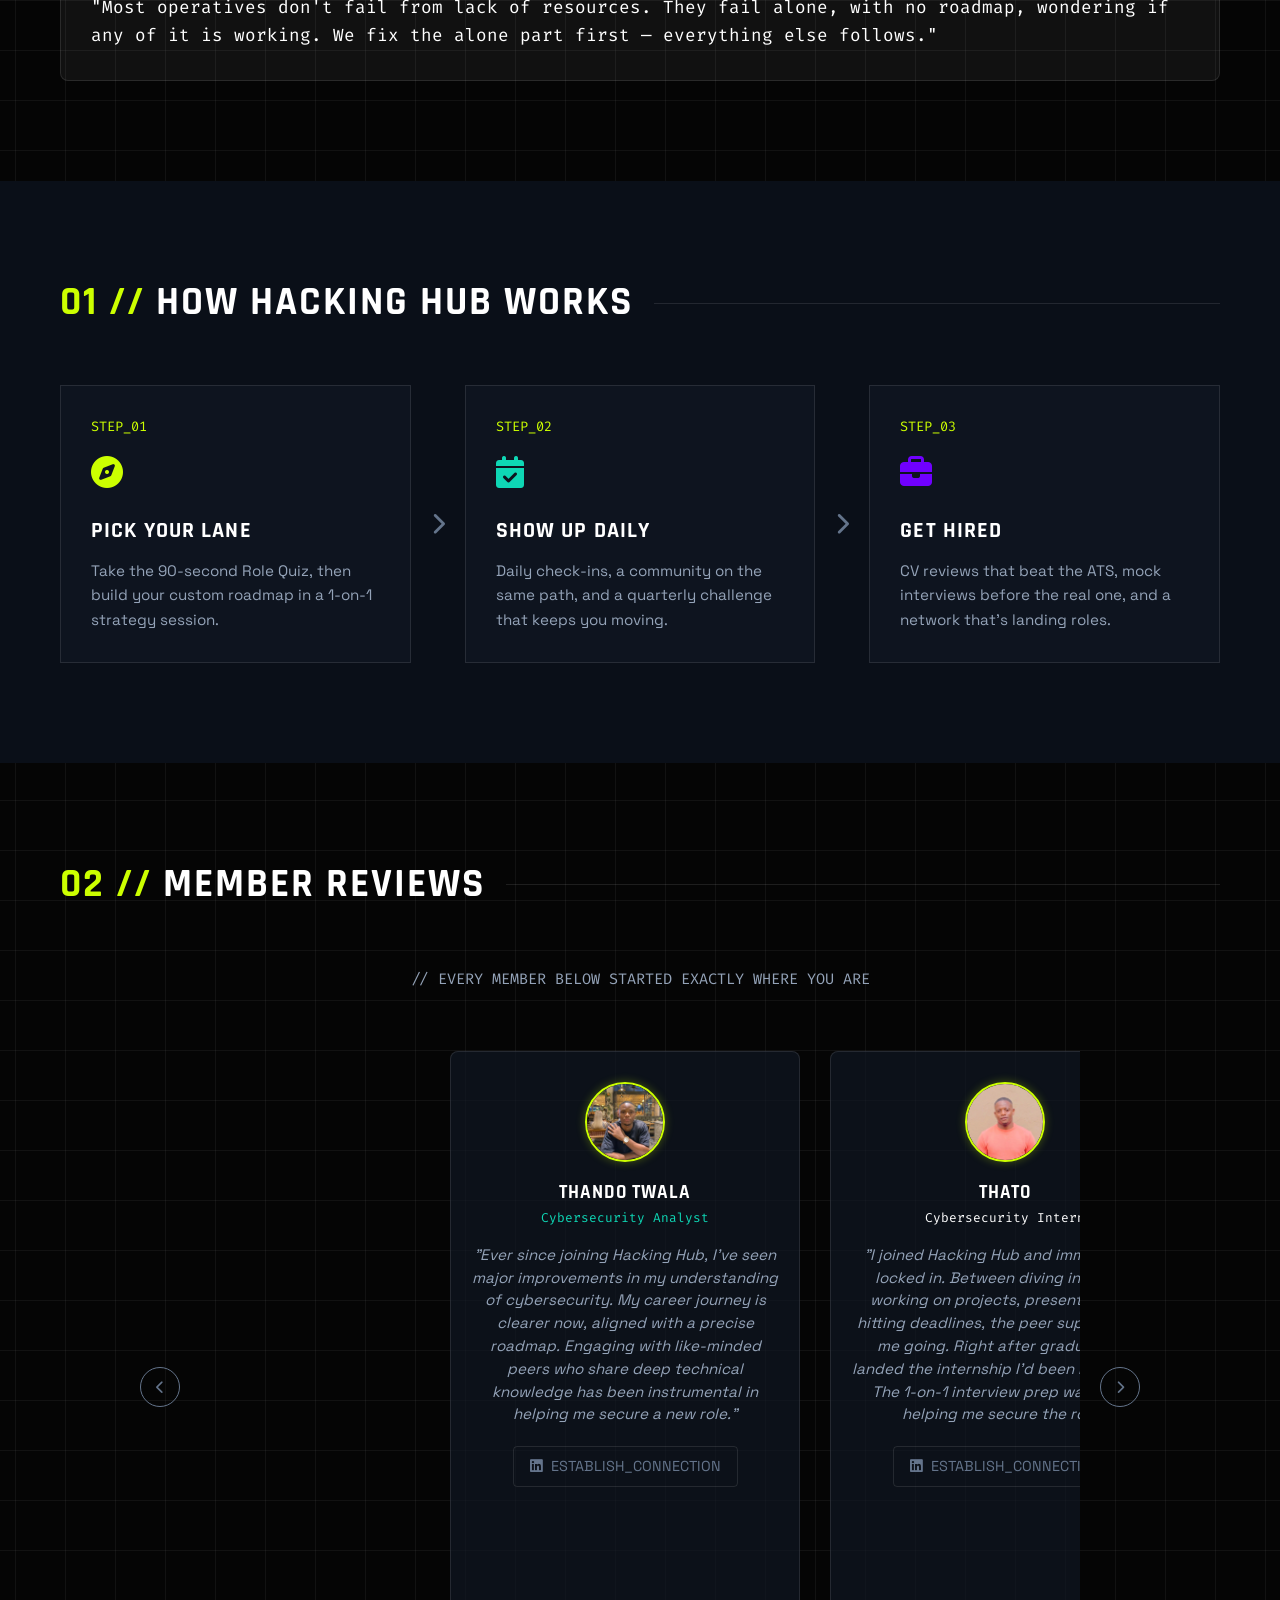
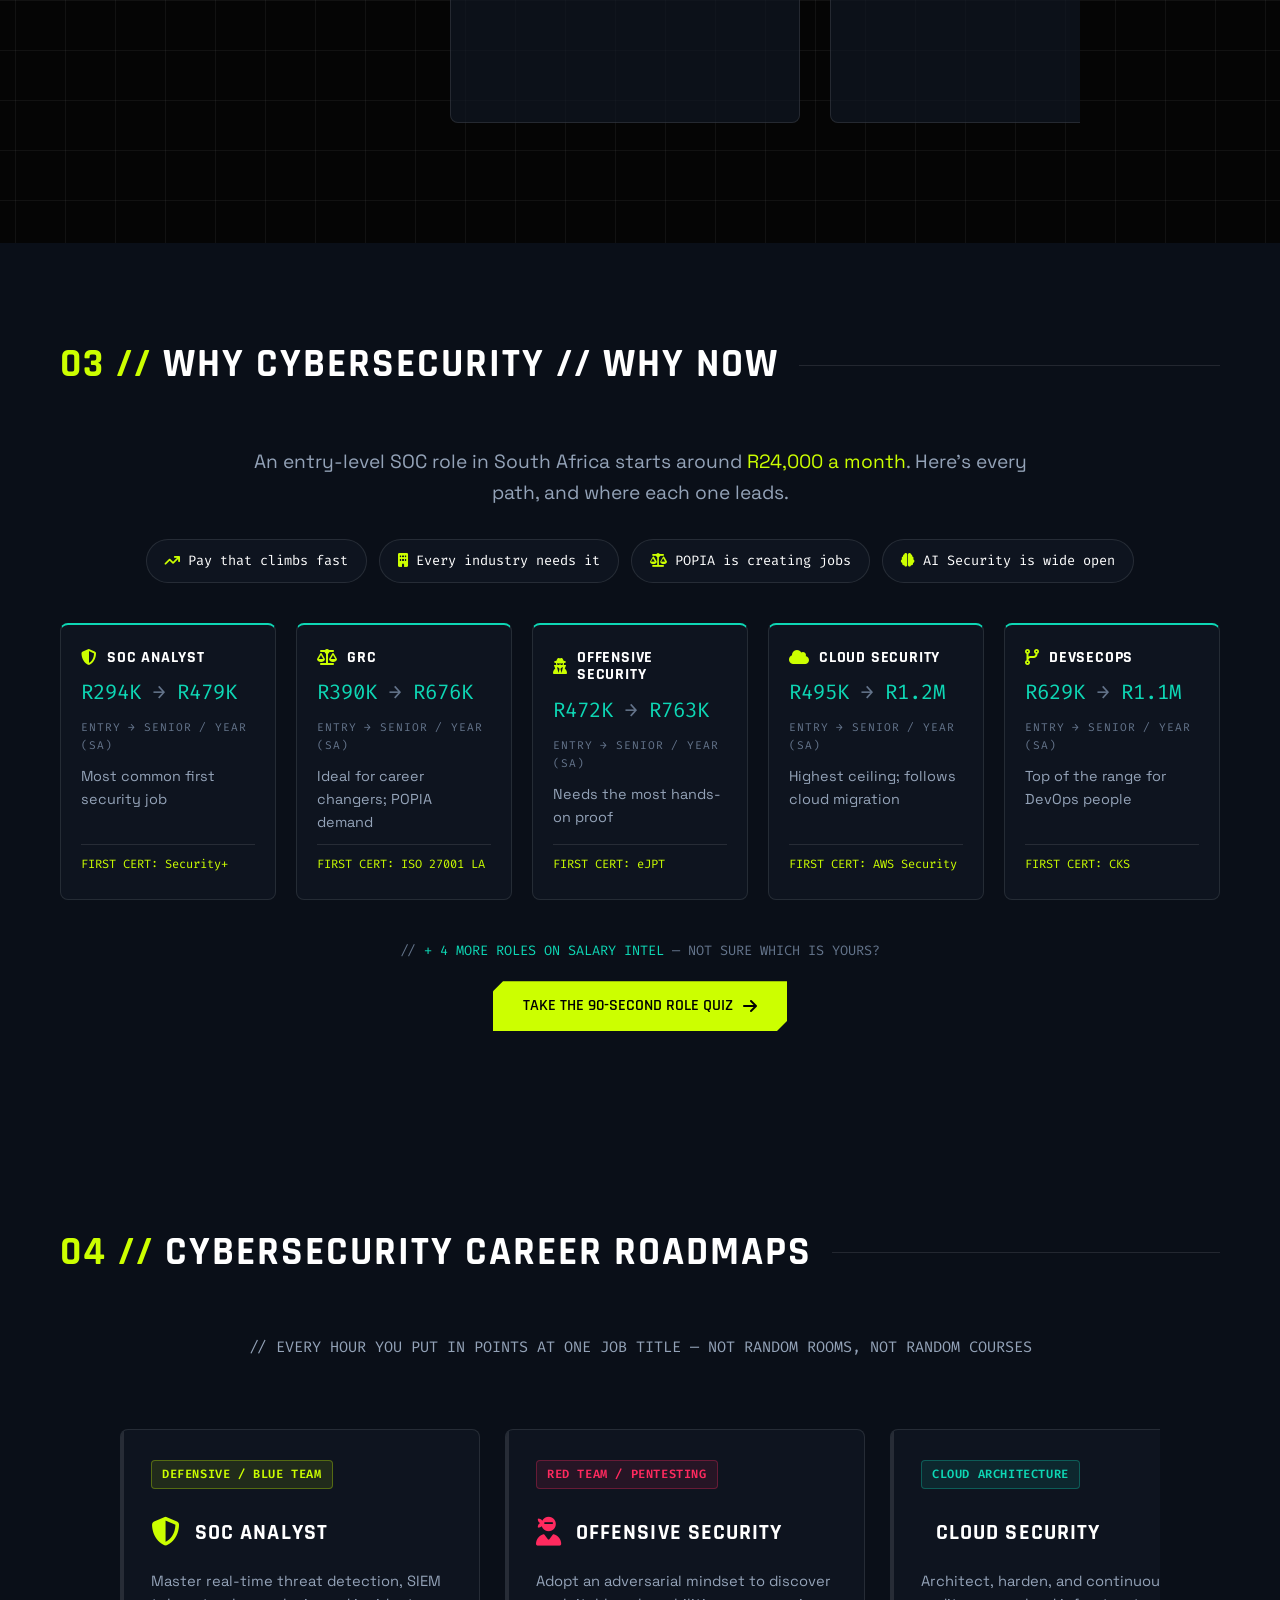
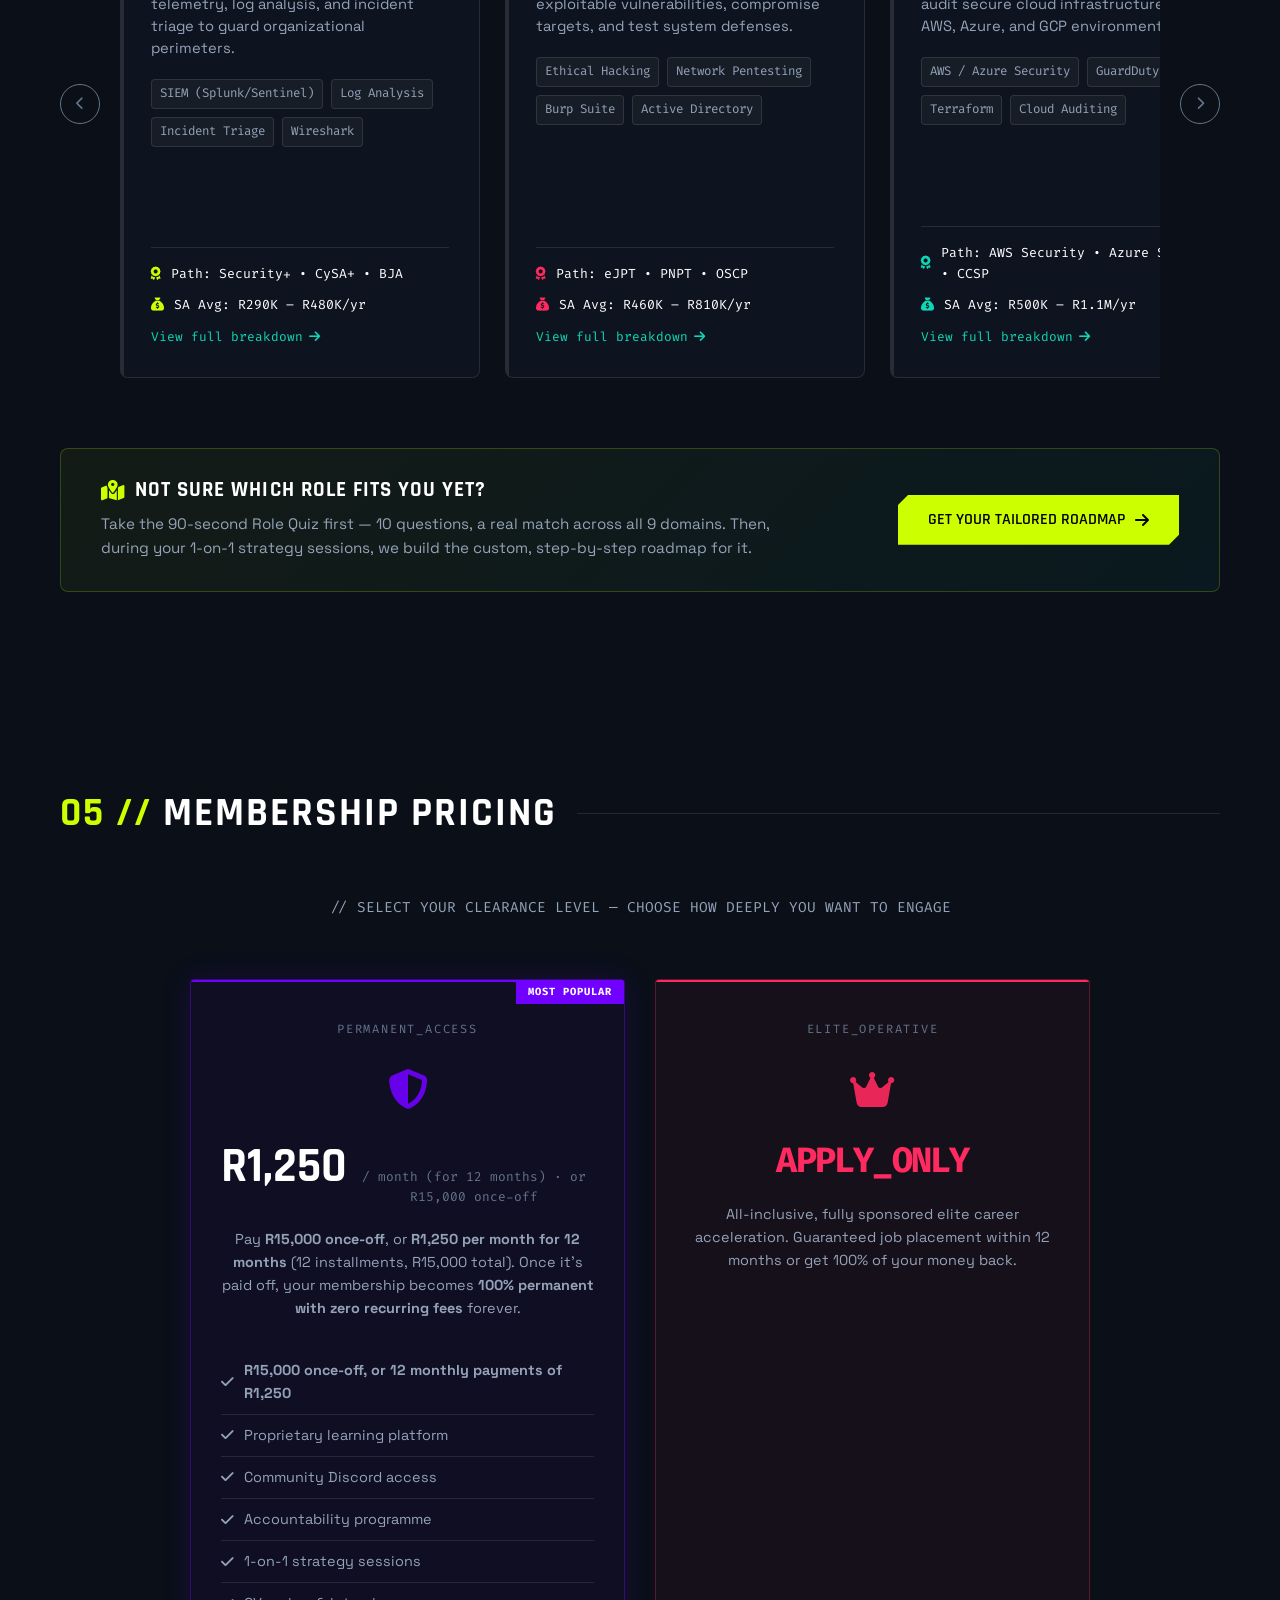
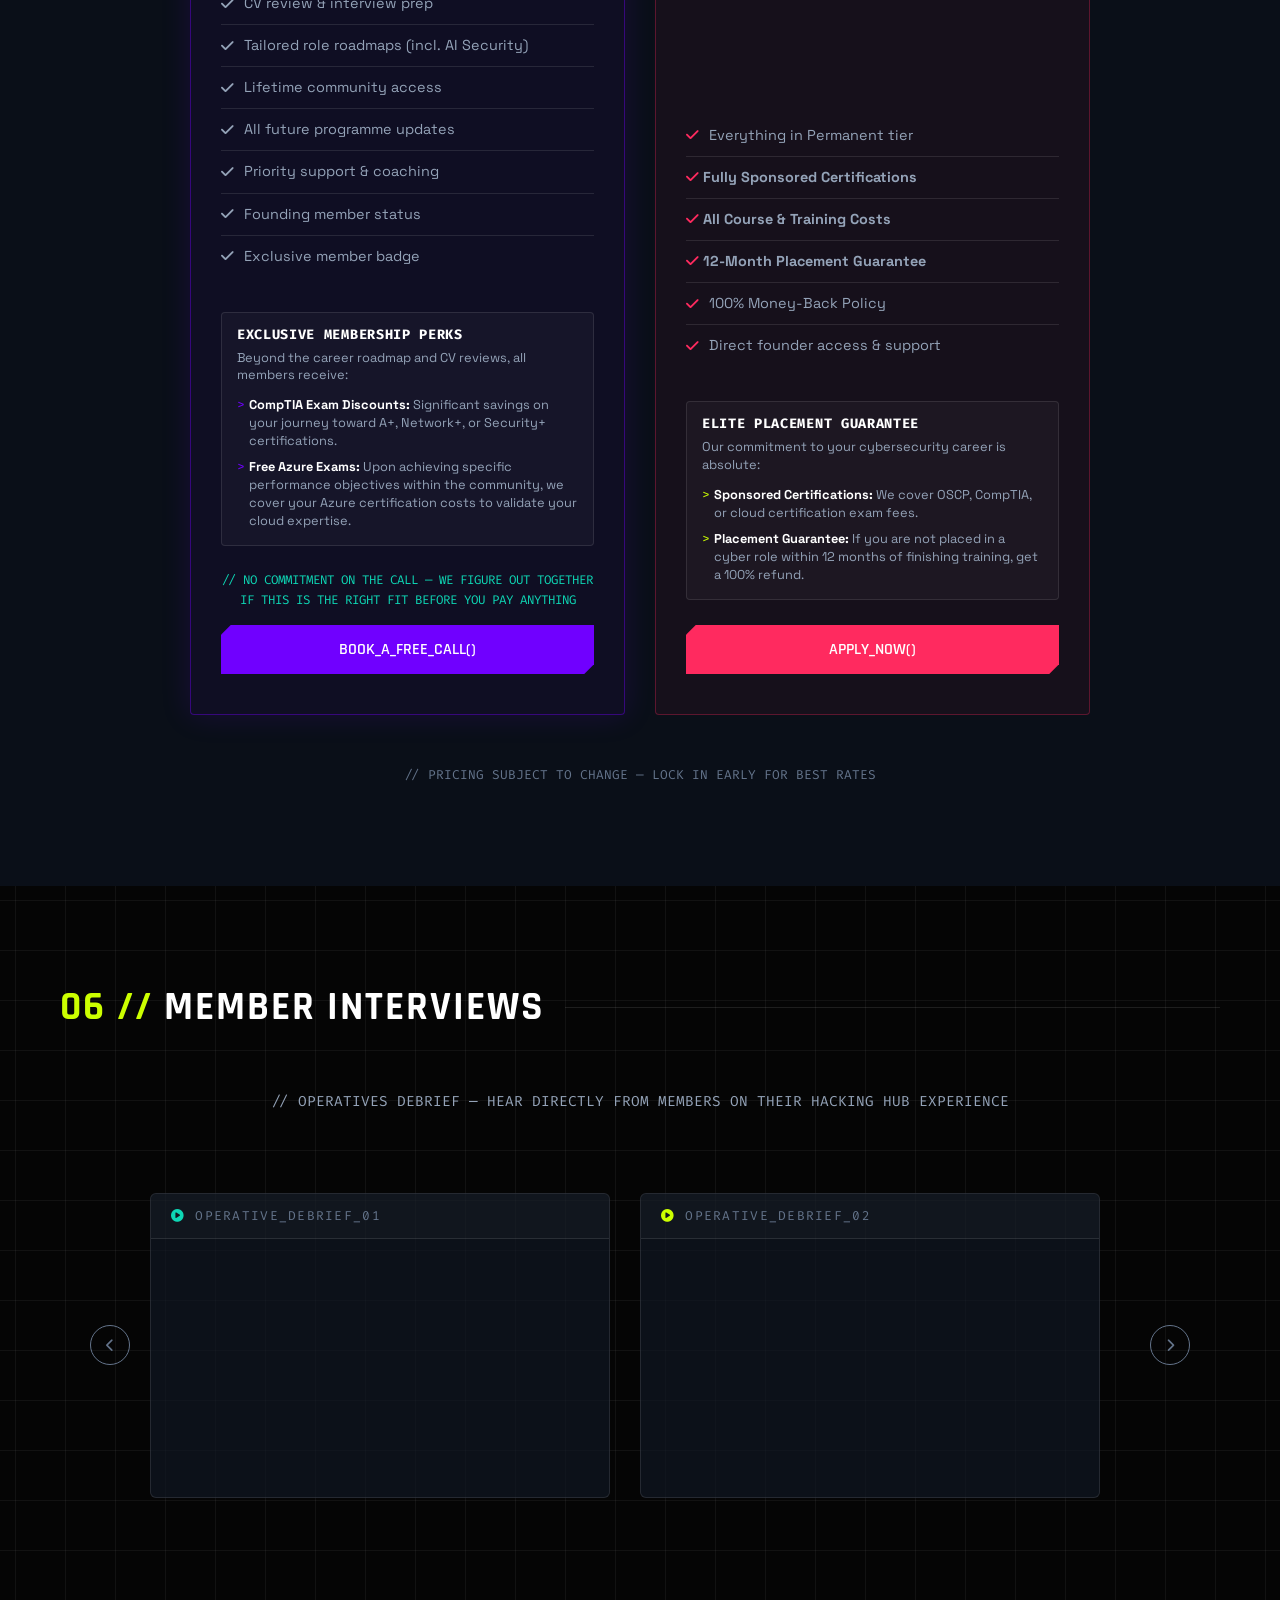
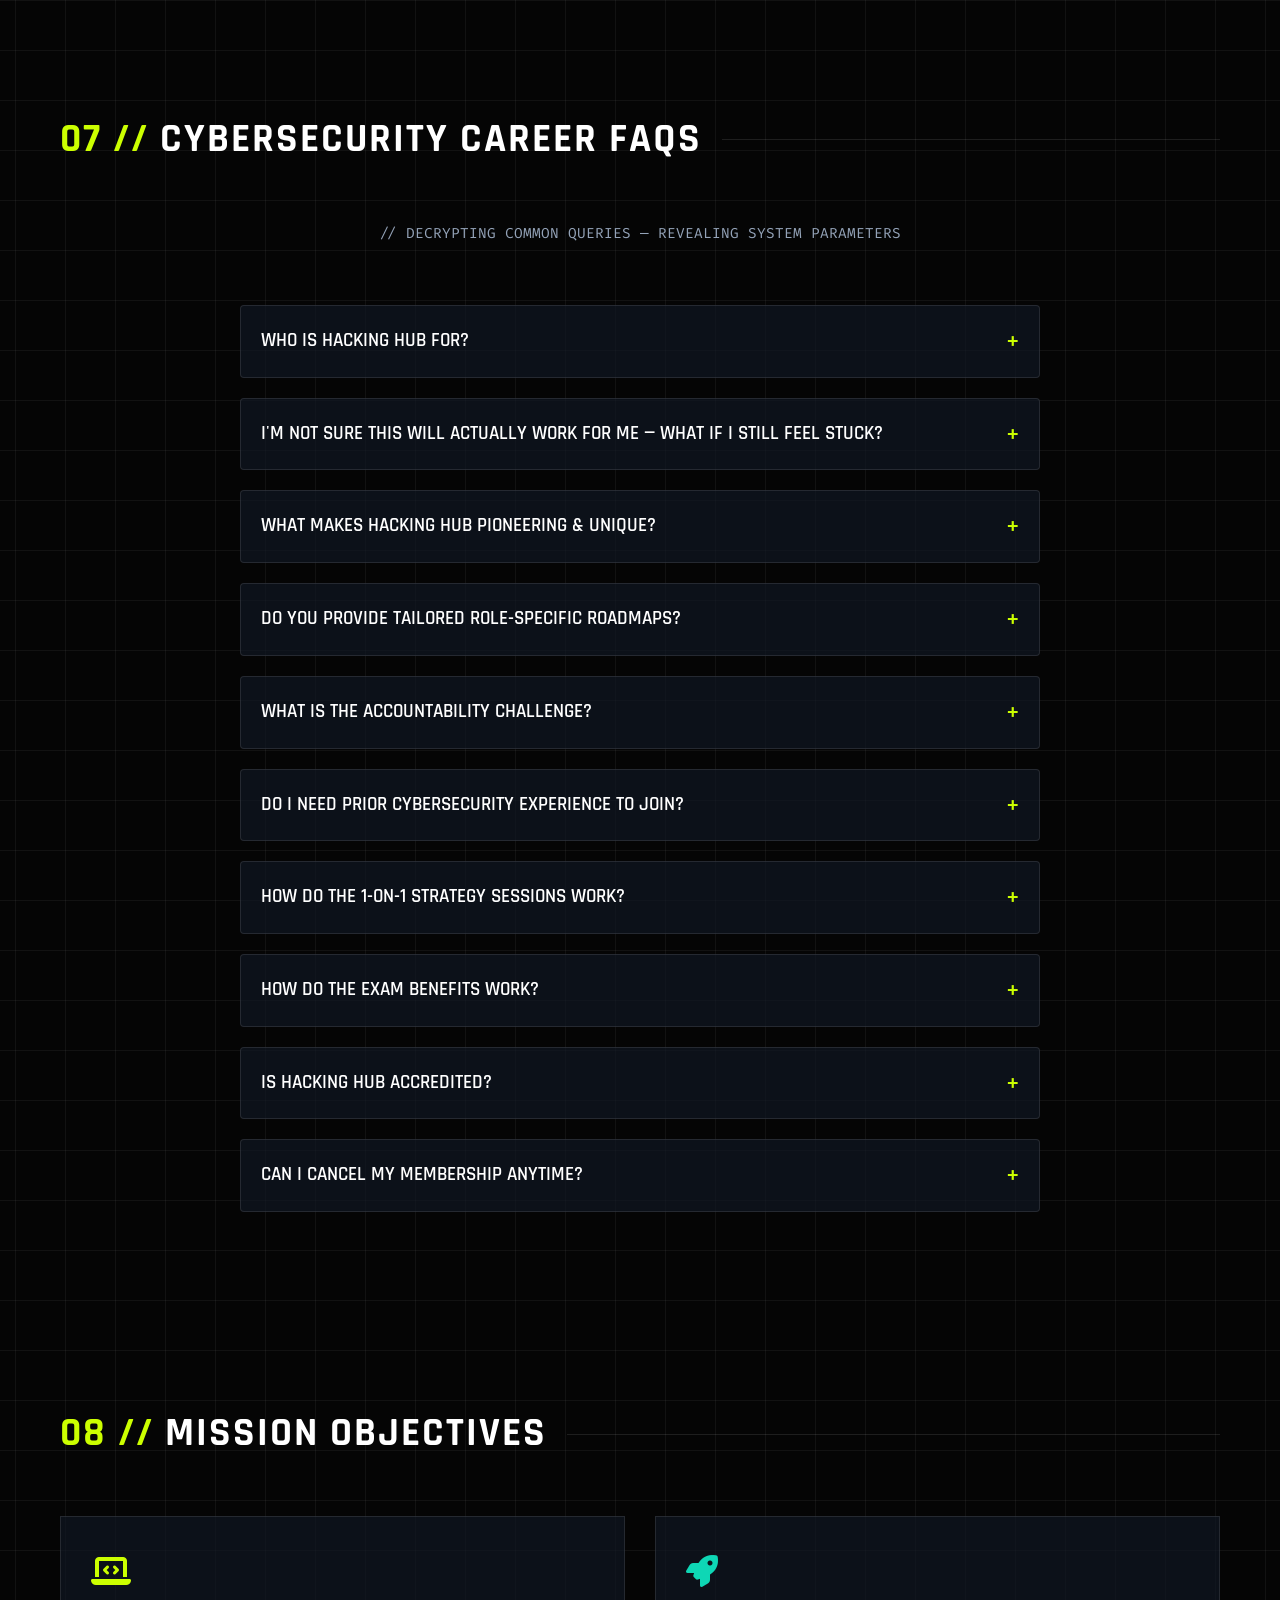
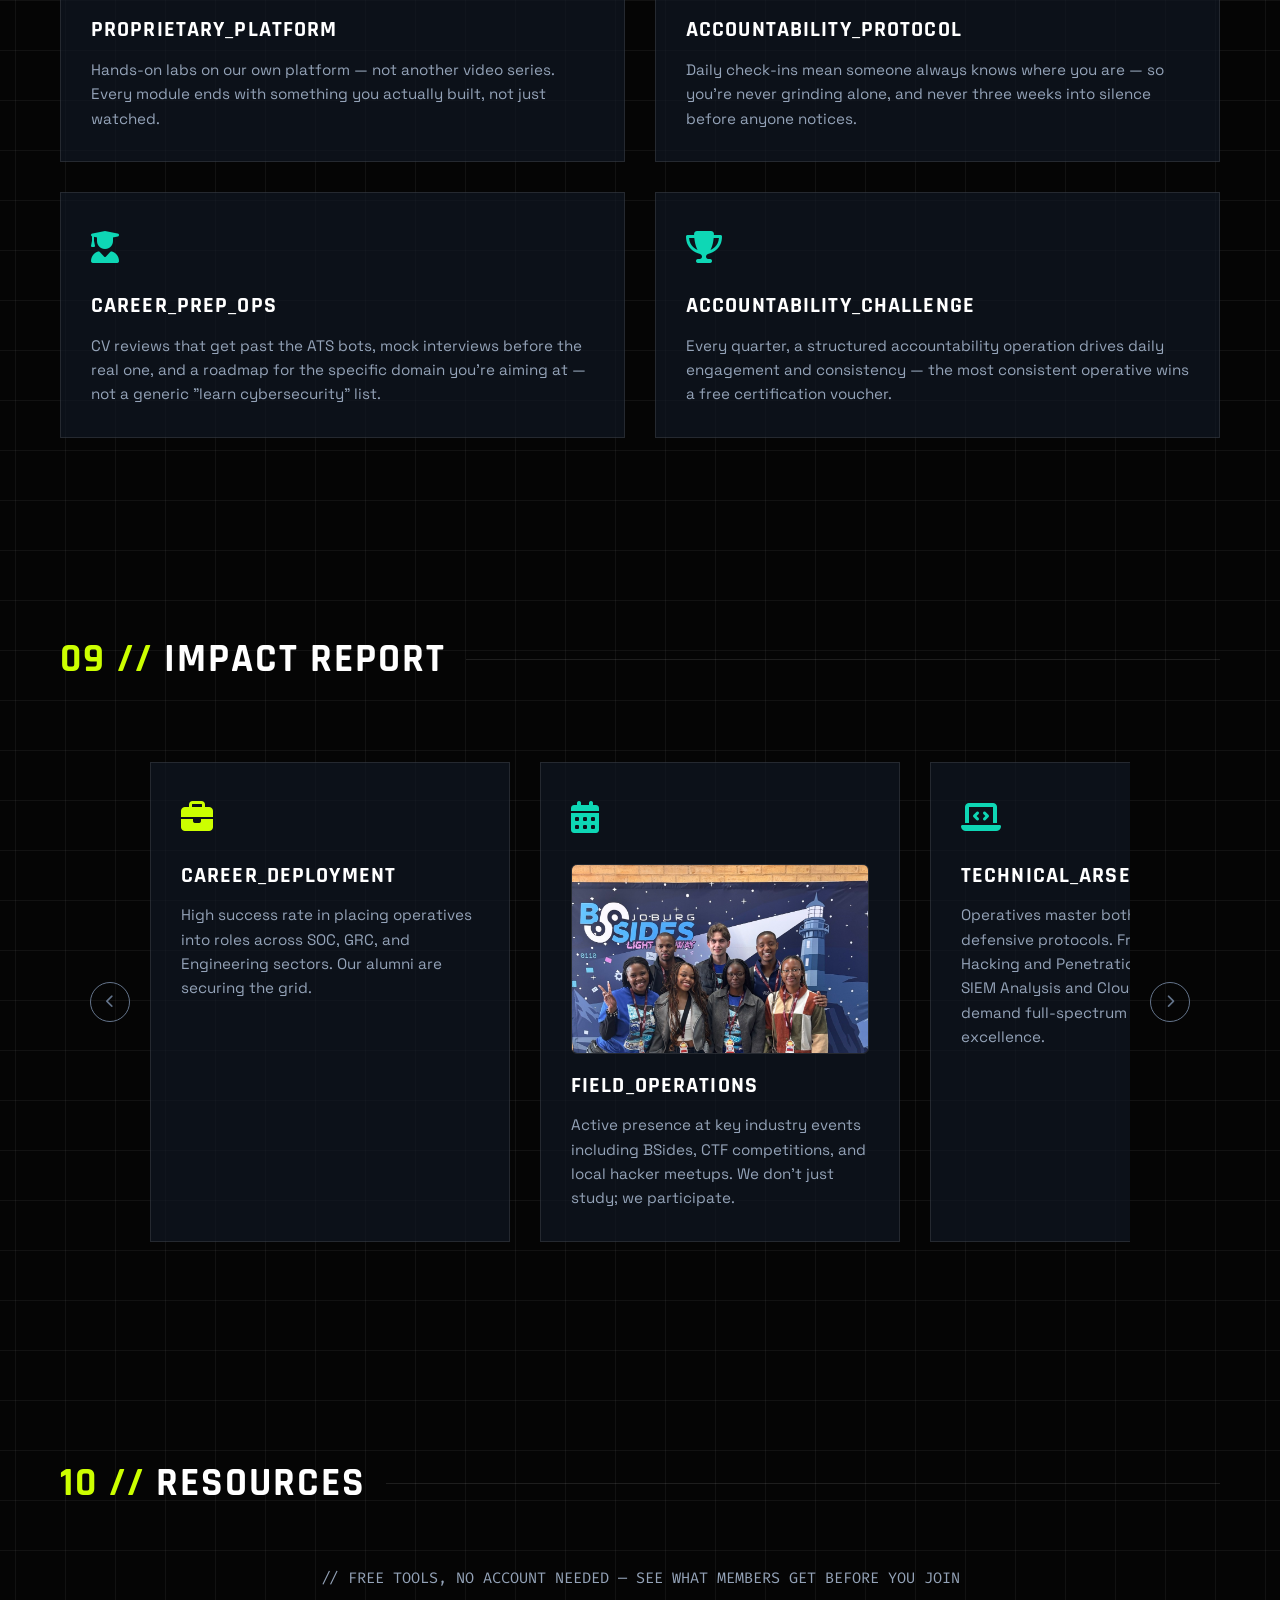
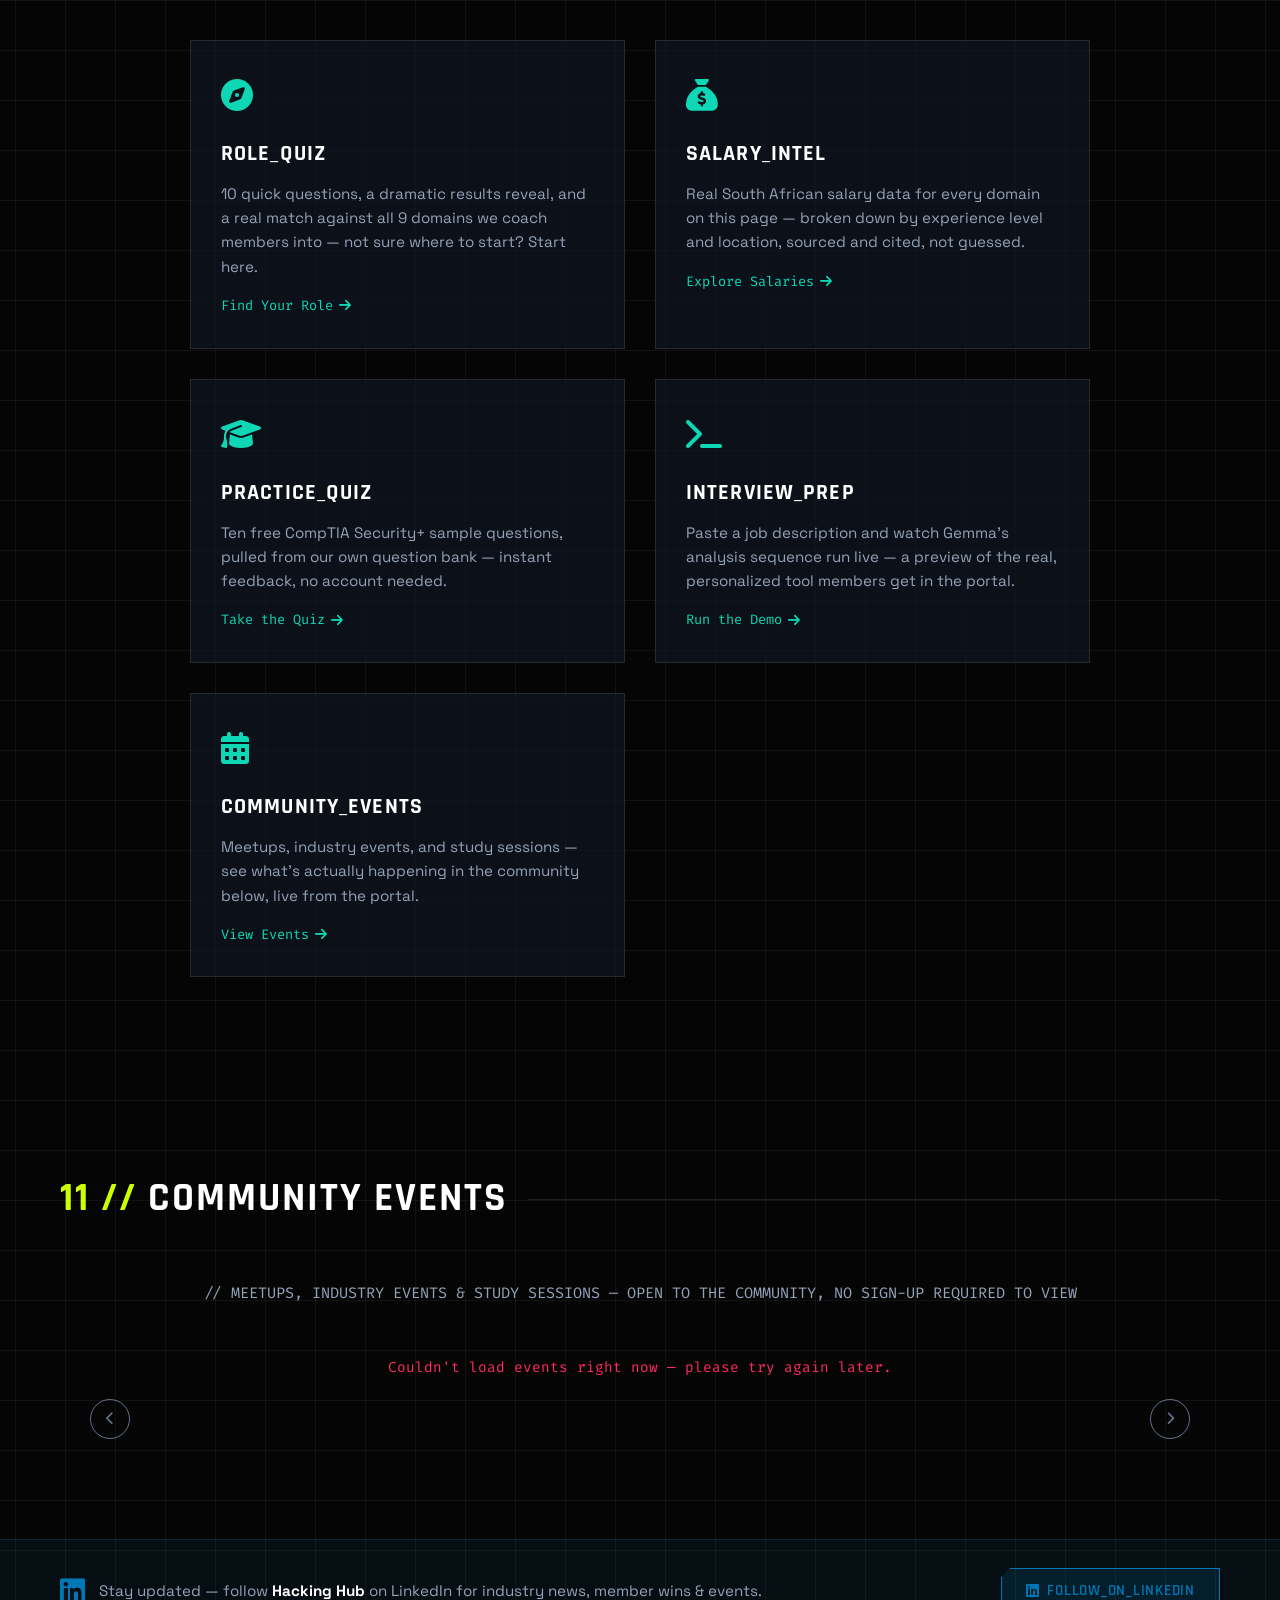
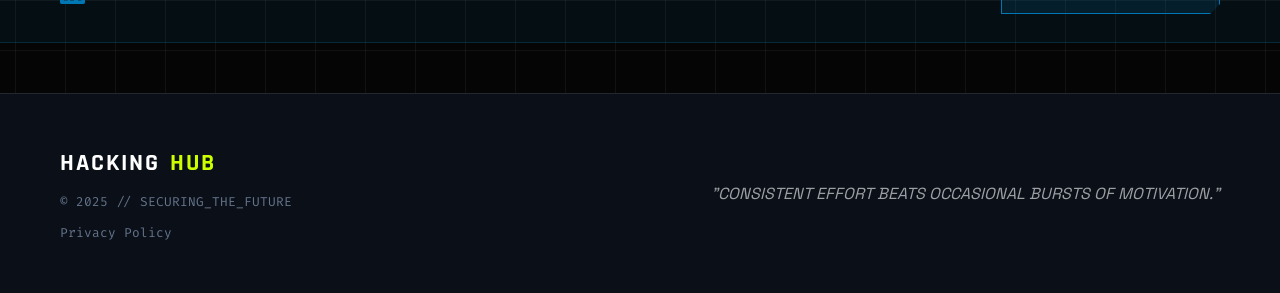
==== commit a2773092: "feat: live "N spots left" pill for the current intake Shows "November intake: 6 spots left" above th" ====
--- a/index.html
+++ b/index.html
@@ -38,7 +38,7 @@
     <meta name="twitter:title" content="Get Into Cybersecurity in South Africa | Hacking Hub">
     <meta name="twitter:description" content="A South African cybersecurity career accelerator — coach-built roadmaps, real salary data, hands-on prep, and a community, to help you land your first role in security.">
     <meta name="twitter:image" content="https://hackinghub.co.za/images/hacking-hub-logo.png">
-    <link rel="stylesheet" href="styles.css?v=2">
+    <link rel="stylesheet" href="styles.css?v=3">
     <!-- FontAwesome for Icons -->
     <link rel="stylesheet" href="https://cdnjs.cloudflare.com/ajax/libs/font-awesome/6.4.0/css/all.min.css">
     <!-- Google AdSense -->
@@ -179,6 +179,10 @@
             <div class="hero-badge">
                 <i class="fa-solid fa-rocket text-lime"></i> PIONEERING // PROPRIETARY LEARNING PLATFORM
             </div>
+            <a href="#pricing" class="intake-pill intake-pill-hero" data-intake hidden>
+                <span class="intake-dot" aria-hidden="true"></span>
+                <span data-intake-text></span>
+            </a>
             <h1 class="glitch-text" data-text="LAUNCH YOUR CYBERSECURITY CAREER IN SOUTH AFRICA">LAUNCH YOUR <br><span class="text-lime">CYBERSECURITY
                     CAREER</span><br>IN SOUTH AFRICA</h1>
             <p class="hero-sub">
@@ -863,6 +867,12 @@
             <p style="color: var(--text-secondary); font-family: 'Fira Code', monospace; font-size: 0.9rem; margin-bottom: 60px; text-align: center;">
                 // SELECT YOUR CLEARANCE LEVEL — CHOOSE HOW DEEPLY YOU WANT TO ENGAGE
             </p>
+            <div class="intake-pill-row" data-intake hidden>
+                <span class="intake-pill">
+                    <span class="intake-dot" aria-hidden="true"></span>
+                    <span data-intake-text></span>
+                </span>
+            </div>
 
             <div class="pricing-grid">
 
@@ -1316,7 +1326,7 @@
     </a>
 
     <script src="nav.js"></script>
-    <script src="script.js"></script>
+    <script src="script.js?v=3"></script>
 </body>
 
 </html>
--- a/styles.css
+++ b/styles.css
@@ -2261,3 +2261,64 @@
         justify-self: center;
     }
 }
+
+/* ===== INTAKE SPOTS COUNTER ===== */
+.intake-pill {
+    display: inline-flex;
+    align-items: center;
+    gap: 10px;
+    font-family: 'Fira Code', monospace;
+    font-size: 0.85rem;
+    letter-spacing: 0.04em;
+    color: var(--cyber-red);
+    background: rgba(255, 59, 92, 0.08);
+    border: 1px solid rgba(255, 59, 92, 0.4);
+    padding: 8px 16px;
+    border-radius: 20px;
+    margin-top: 24px;
+}
+
+a.intake-pill:hover {
+    background: rgba(255, 59, 92, 0.14);
+}
+
+.intake-pill-hero {
+    display: flex;
+    width: fit-content;
+    margin: 0 0 20px;
+}
+
+.intake-pill-row {
+    text-align: center;
+    margin: -36px 0 40px;
+}
+
+.intake-pill-row .intake-pill {
+    margin-top: 0;
+}
+
+.intake-dot {
+    width: 8px;
+    height: 8px;
+    border-radius: 50%;
+    background: currentColor;
+    flex: 0 0 auto;
+}
+
+@media (prefers-reduced-motion: no-preference) {
+    .intake-dot {
+        animation: intake-pulse 1.6s ease-in-out infinite;
+    }
+}
+
+@keyframes intake-pulse {
+    0%, 100% { opacity: 1; }
+    50% { opacity: 0.3; }
+}
+
+.is-full .intake-pill,
+.intake-pill.is-full {
+    color: var(--text-secondary);
+    background: rgba(255, 255, 255, 0.04);
+    border-color: var(--border-color);
+}
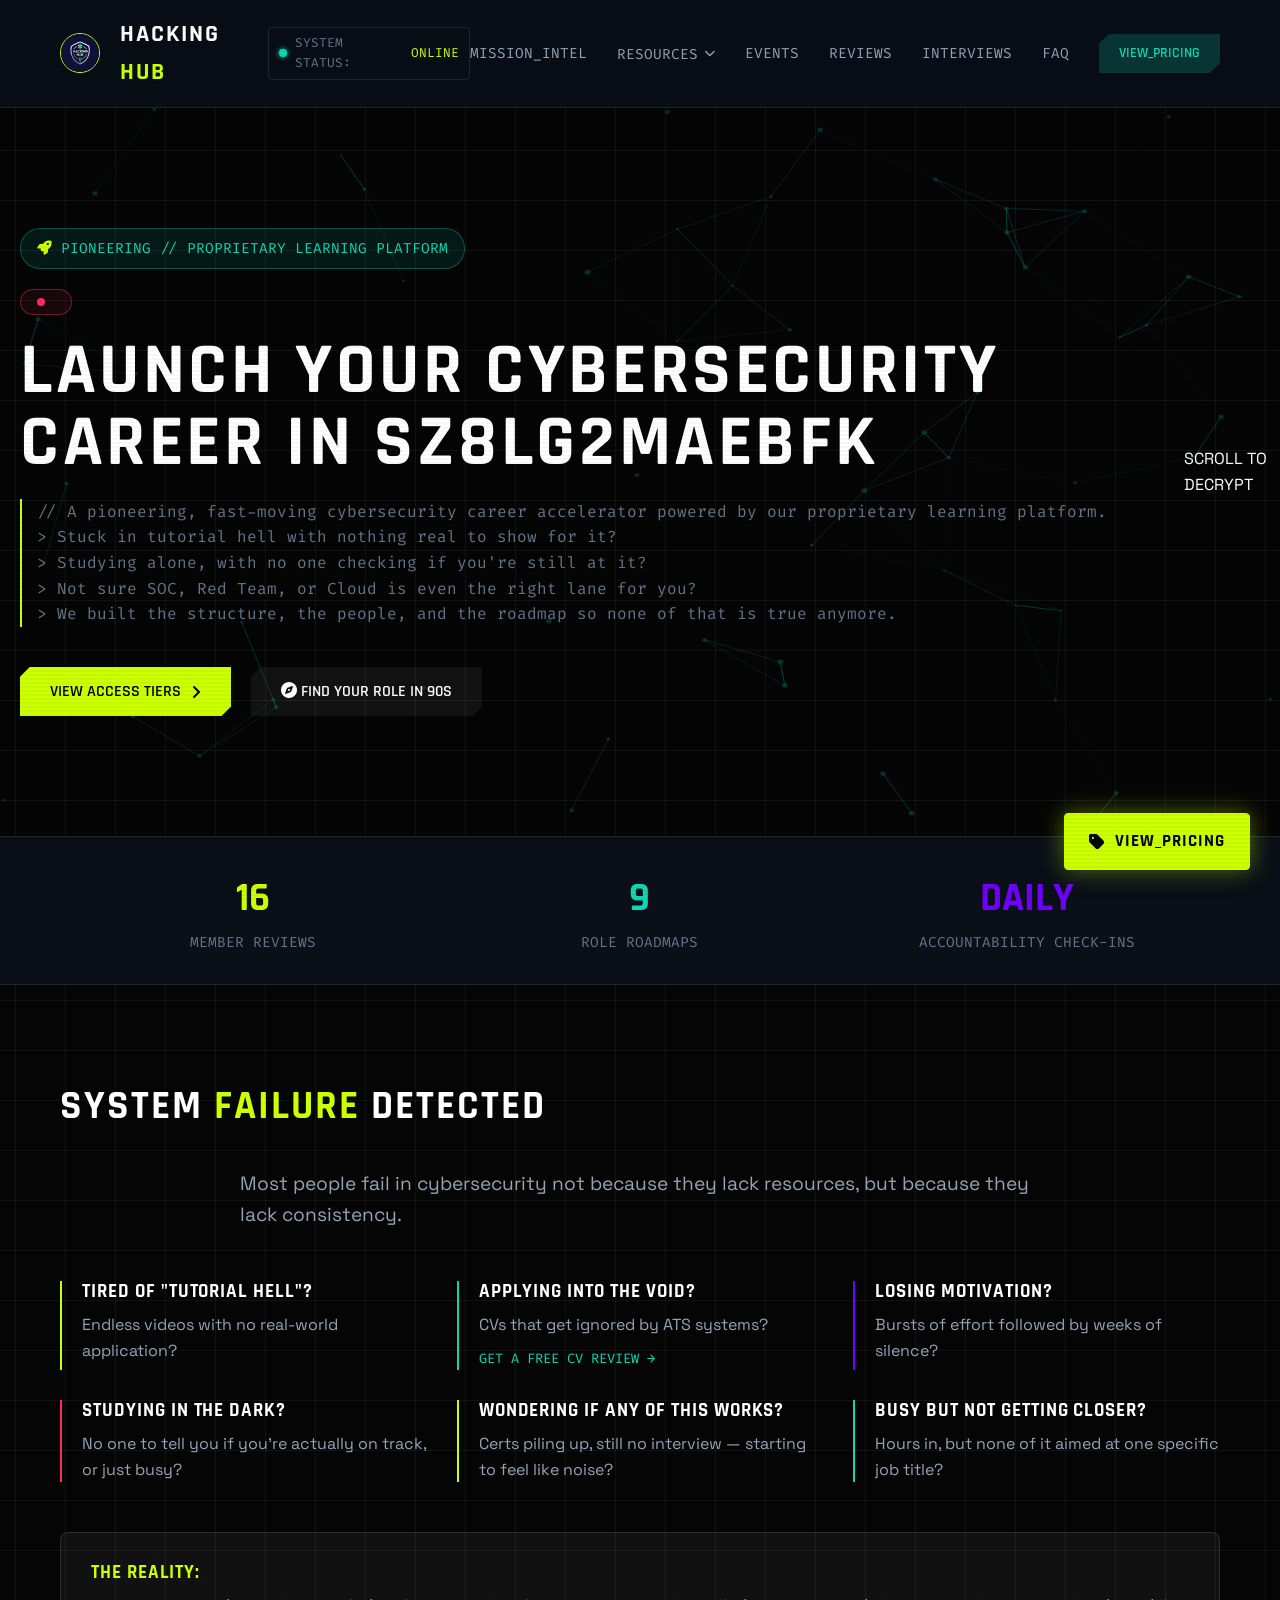
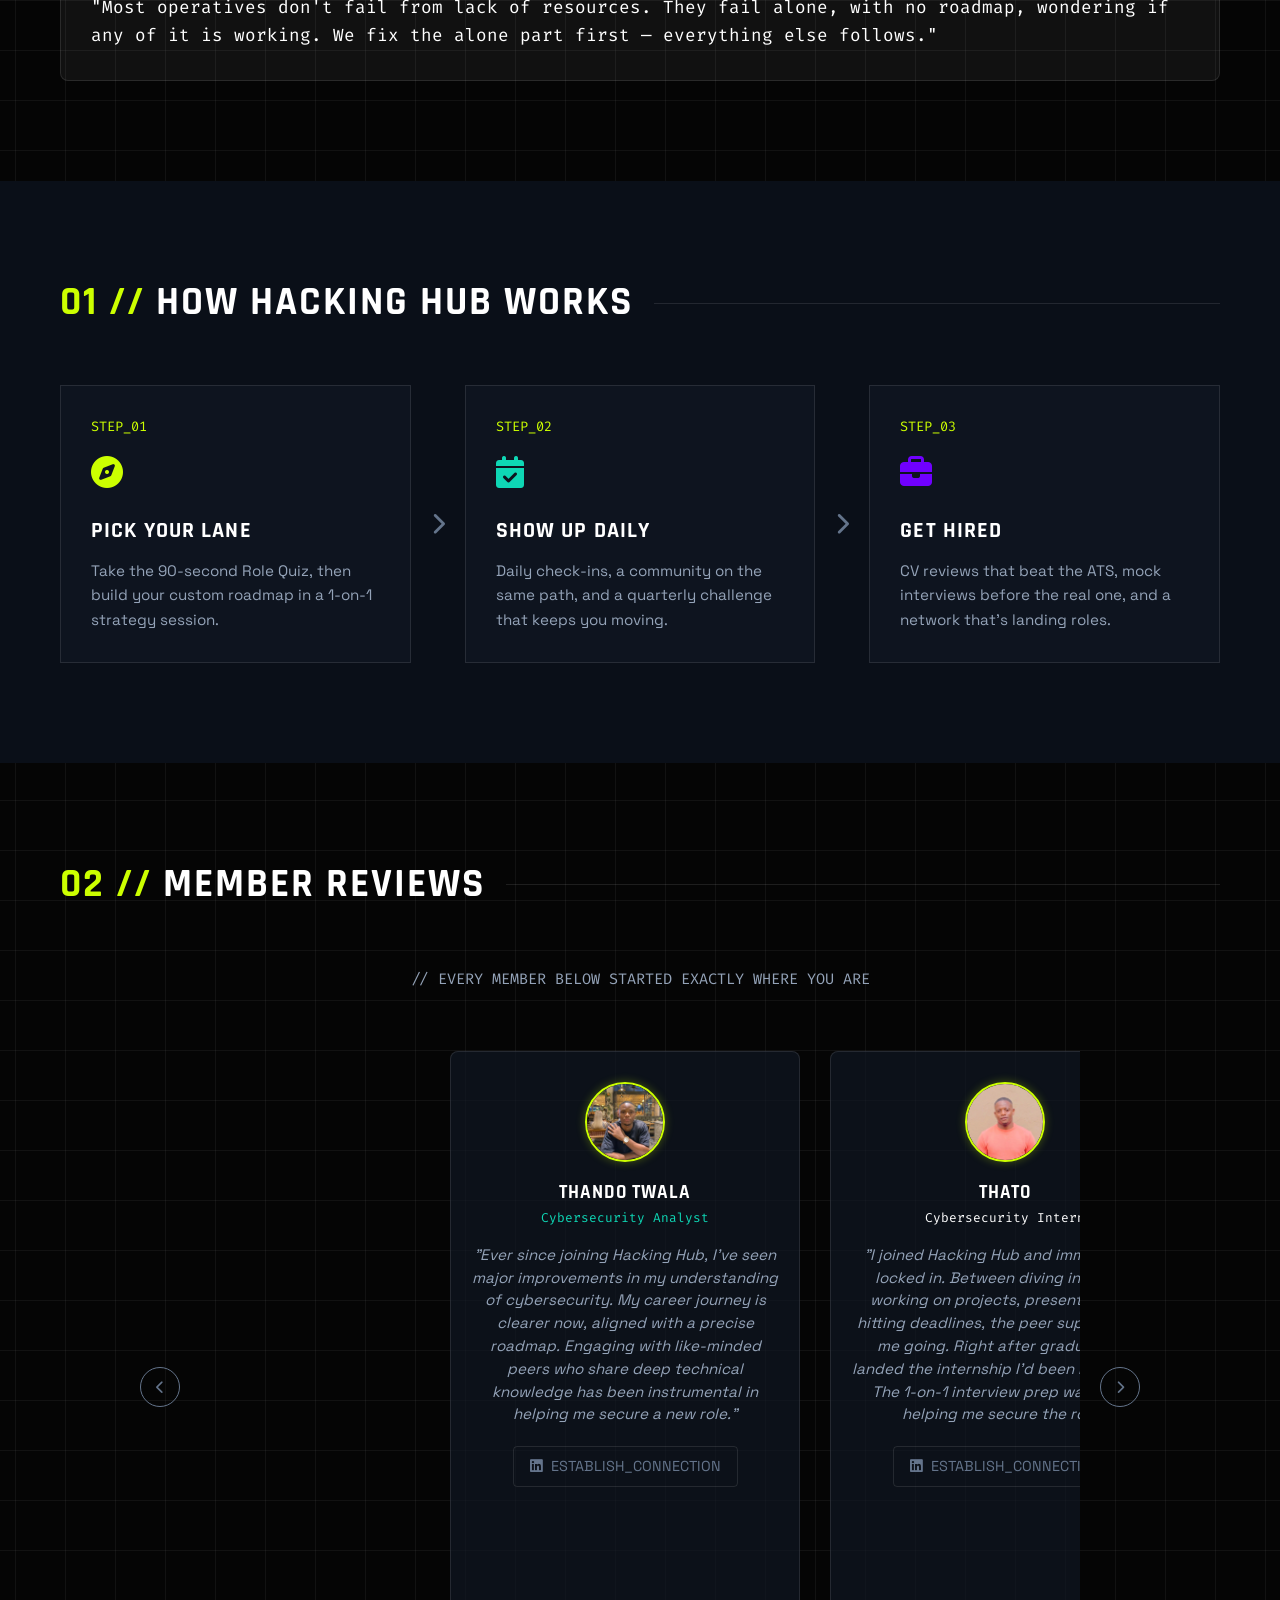
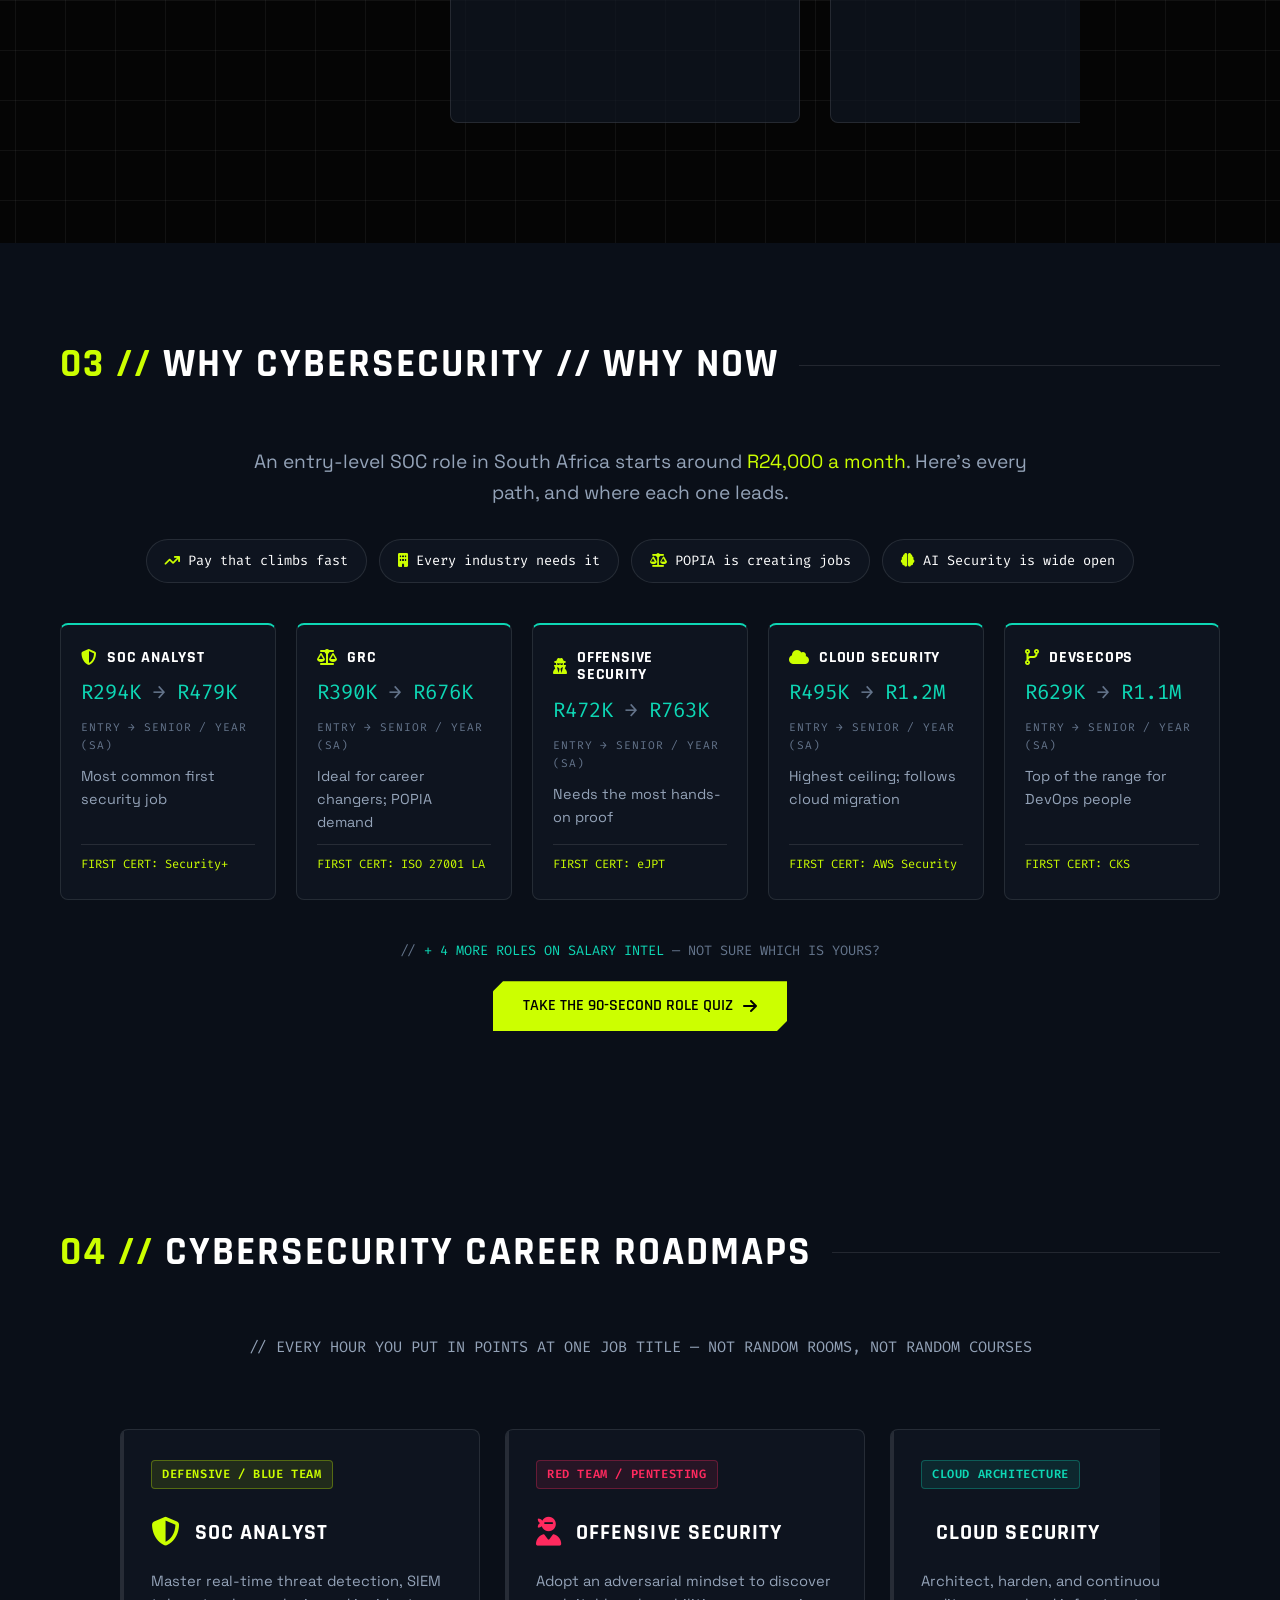
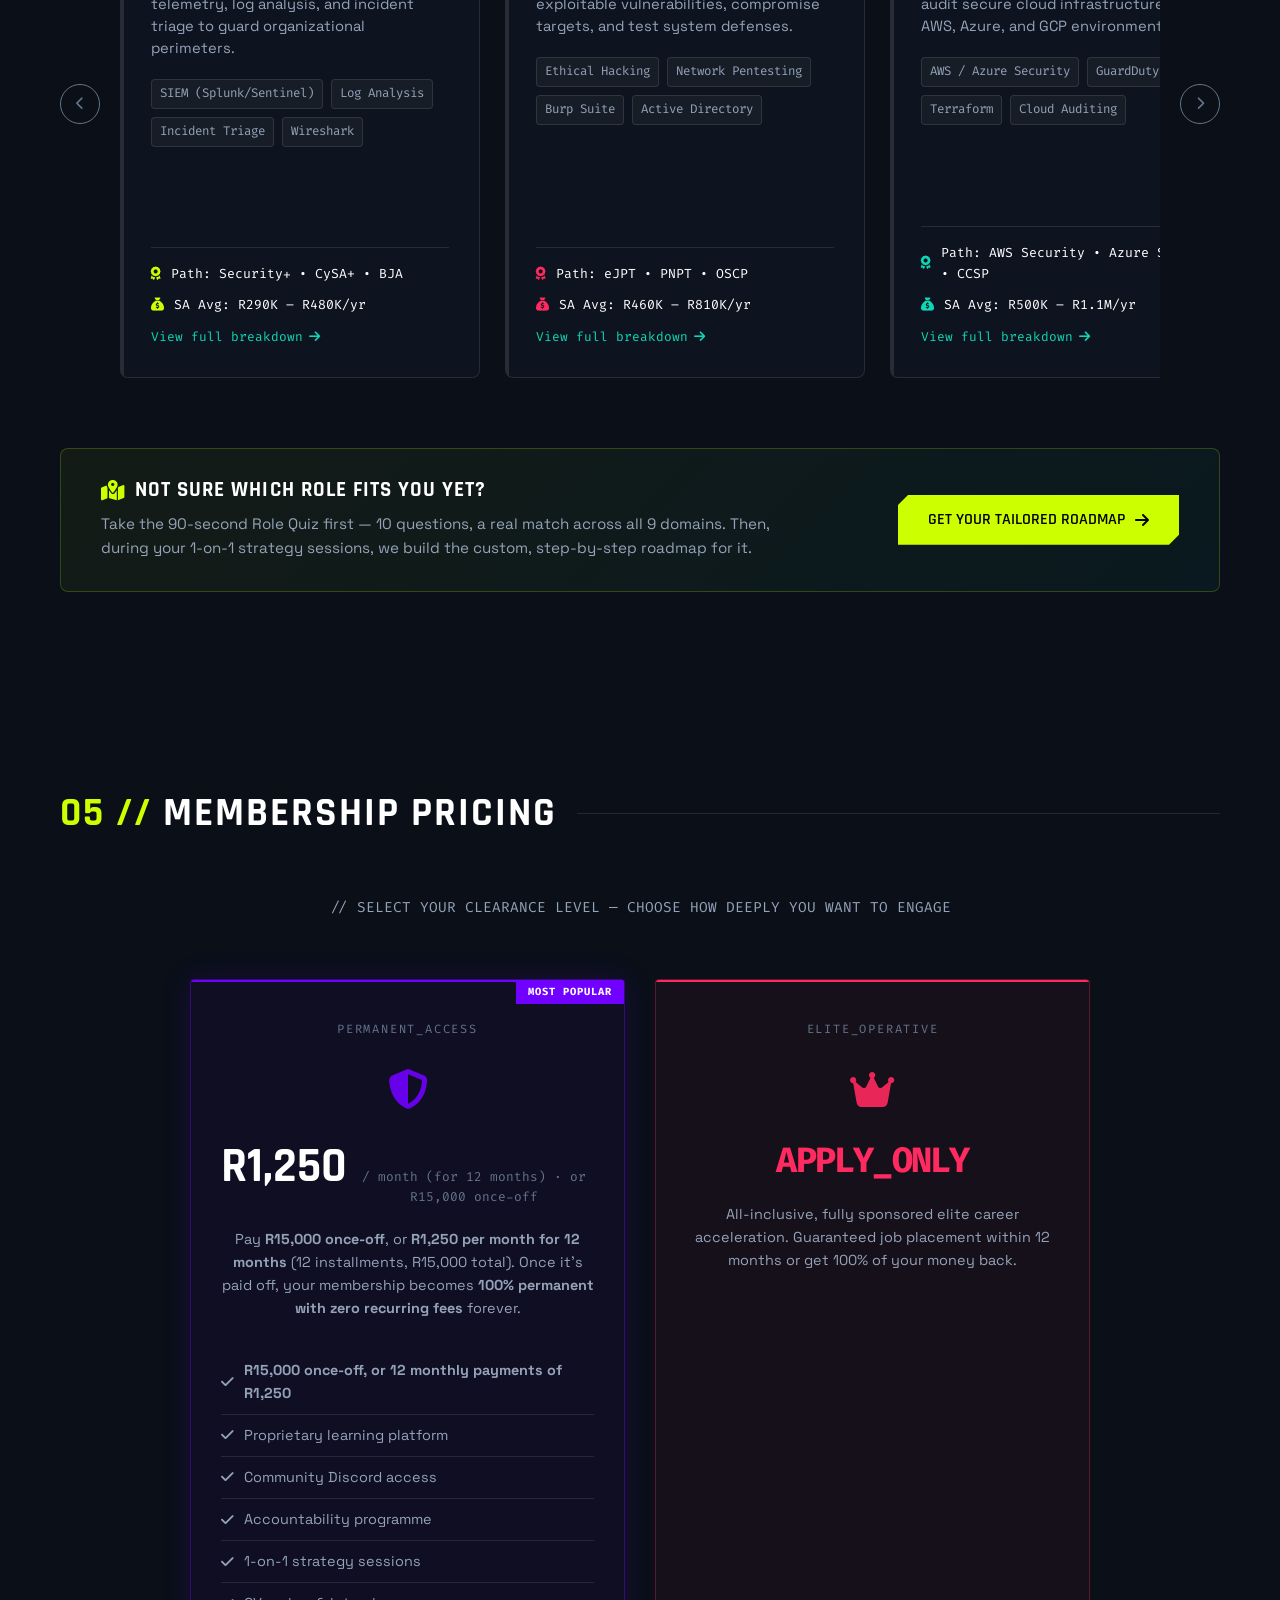
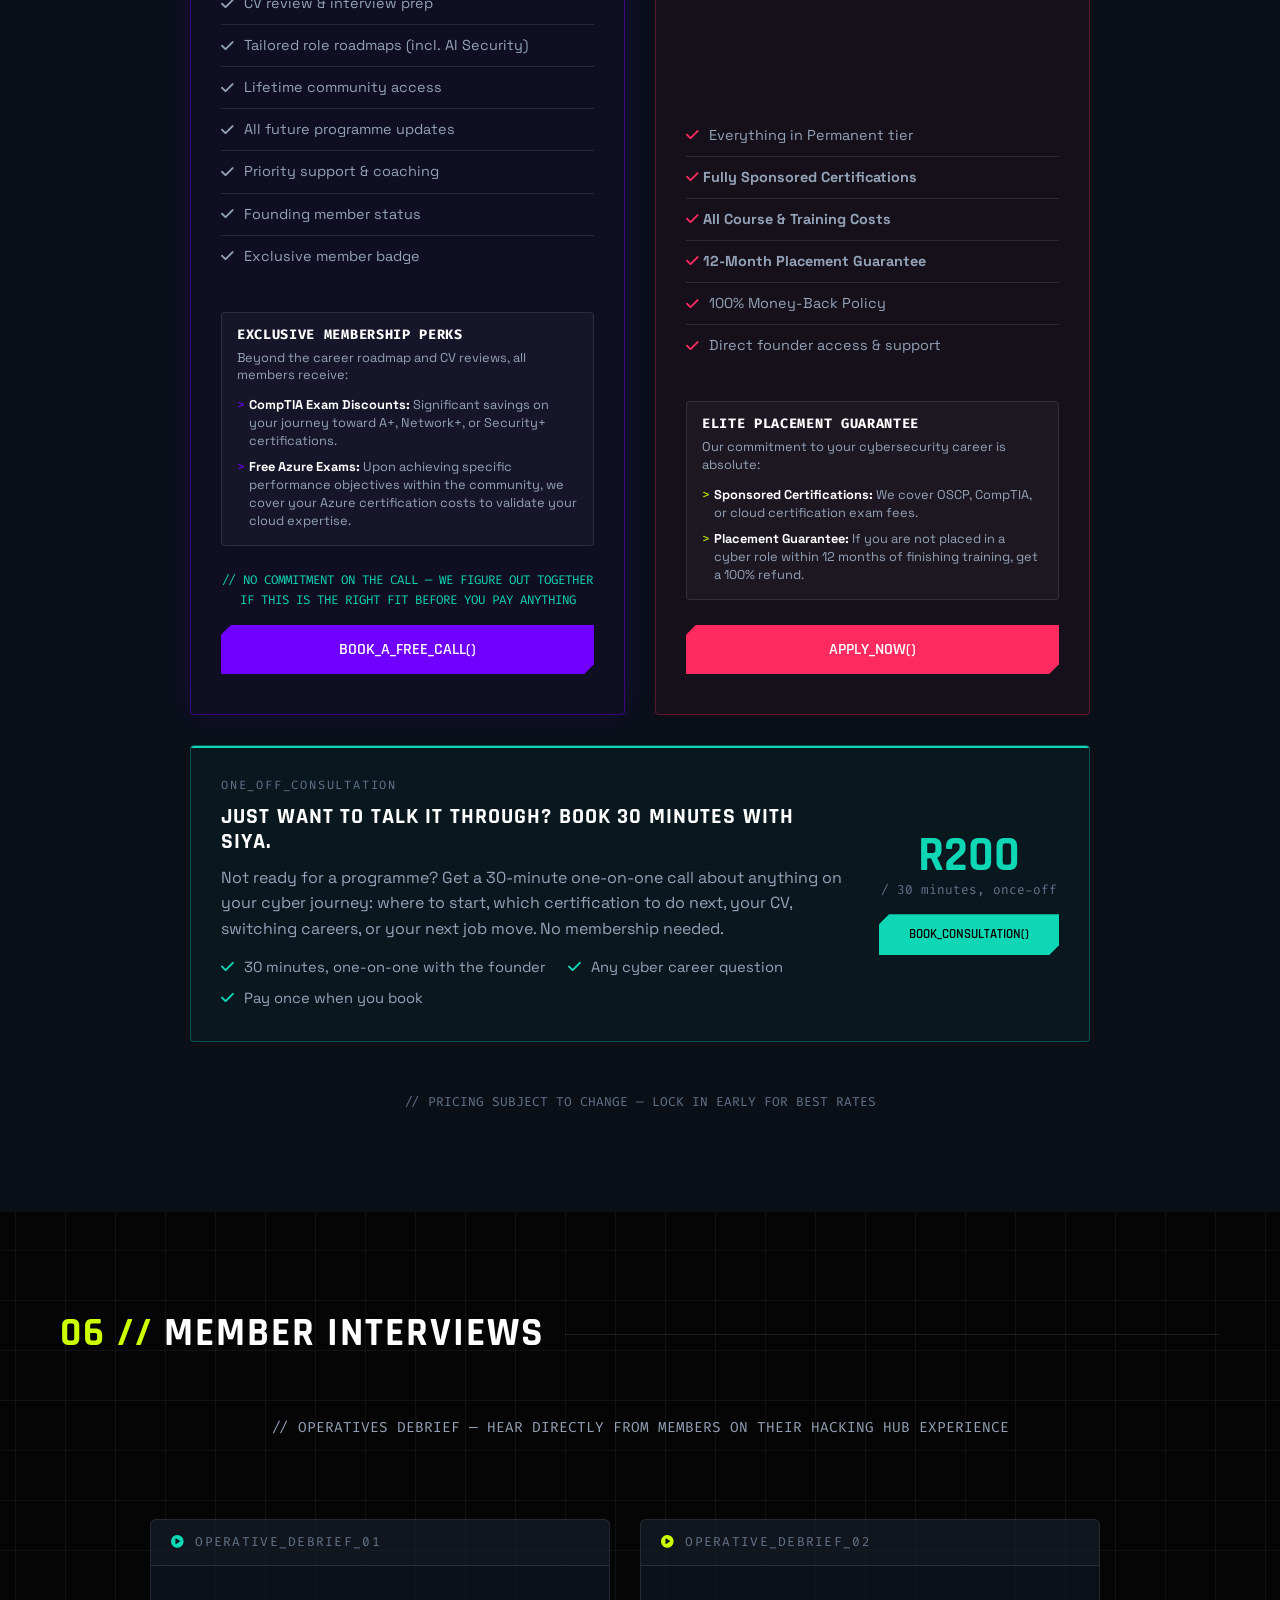
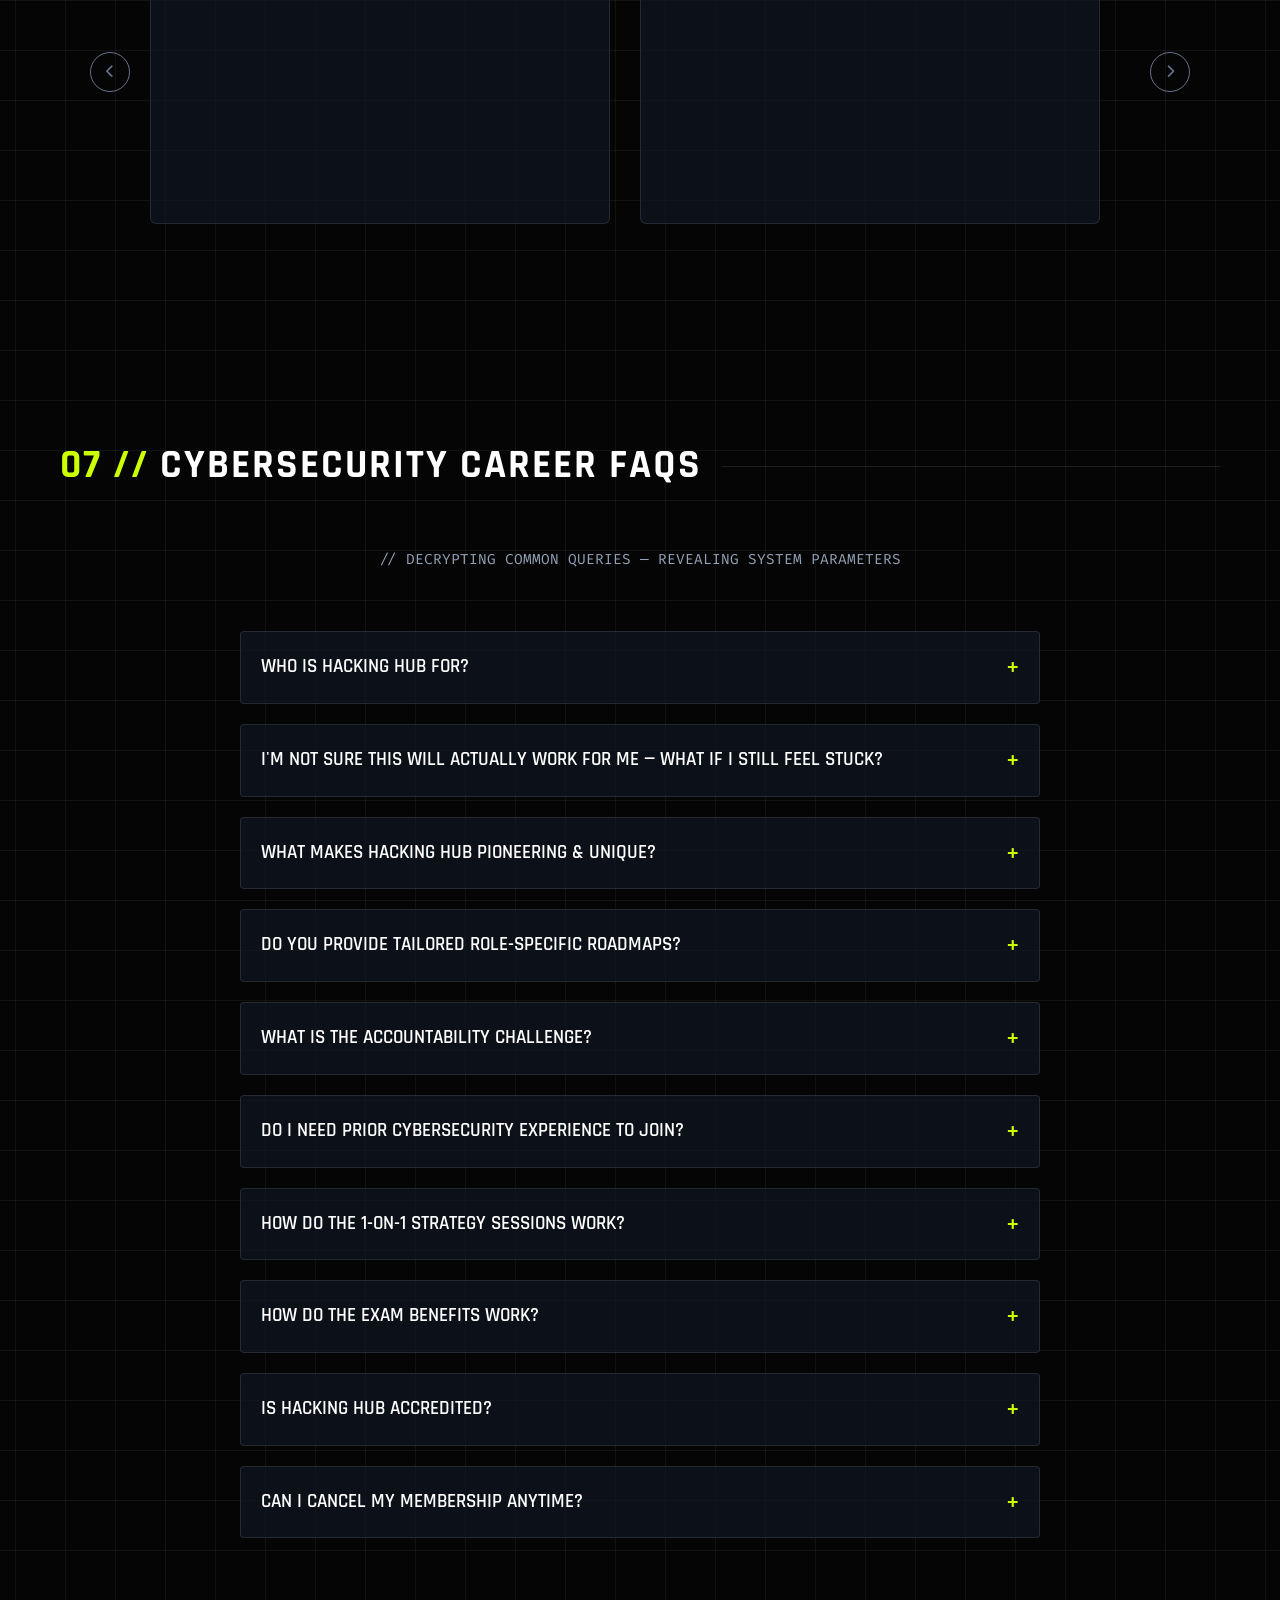
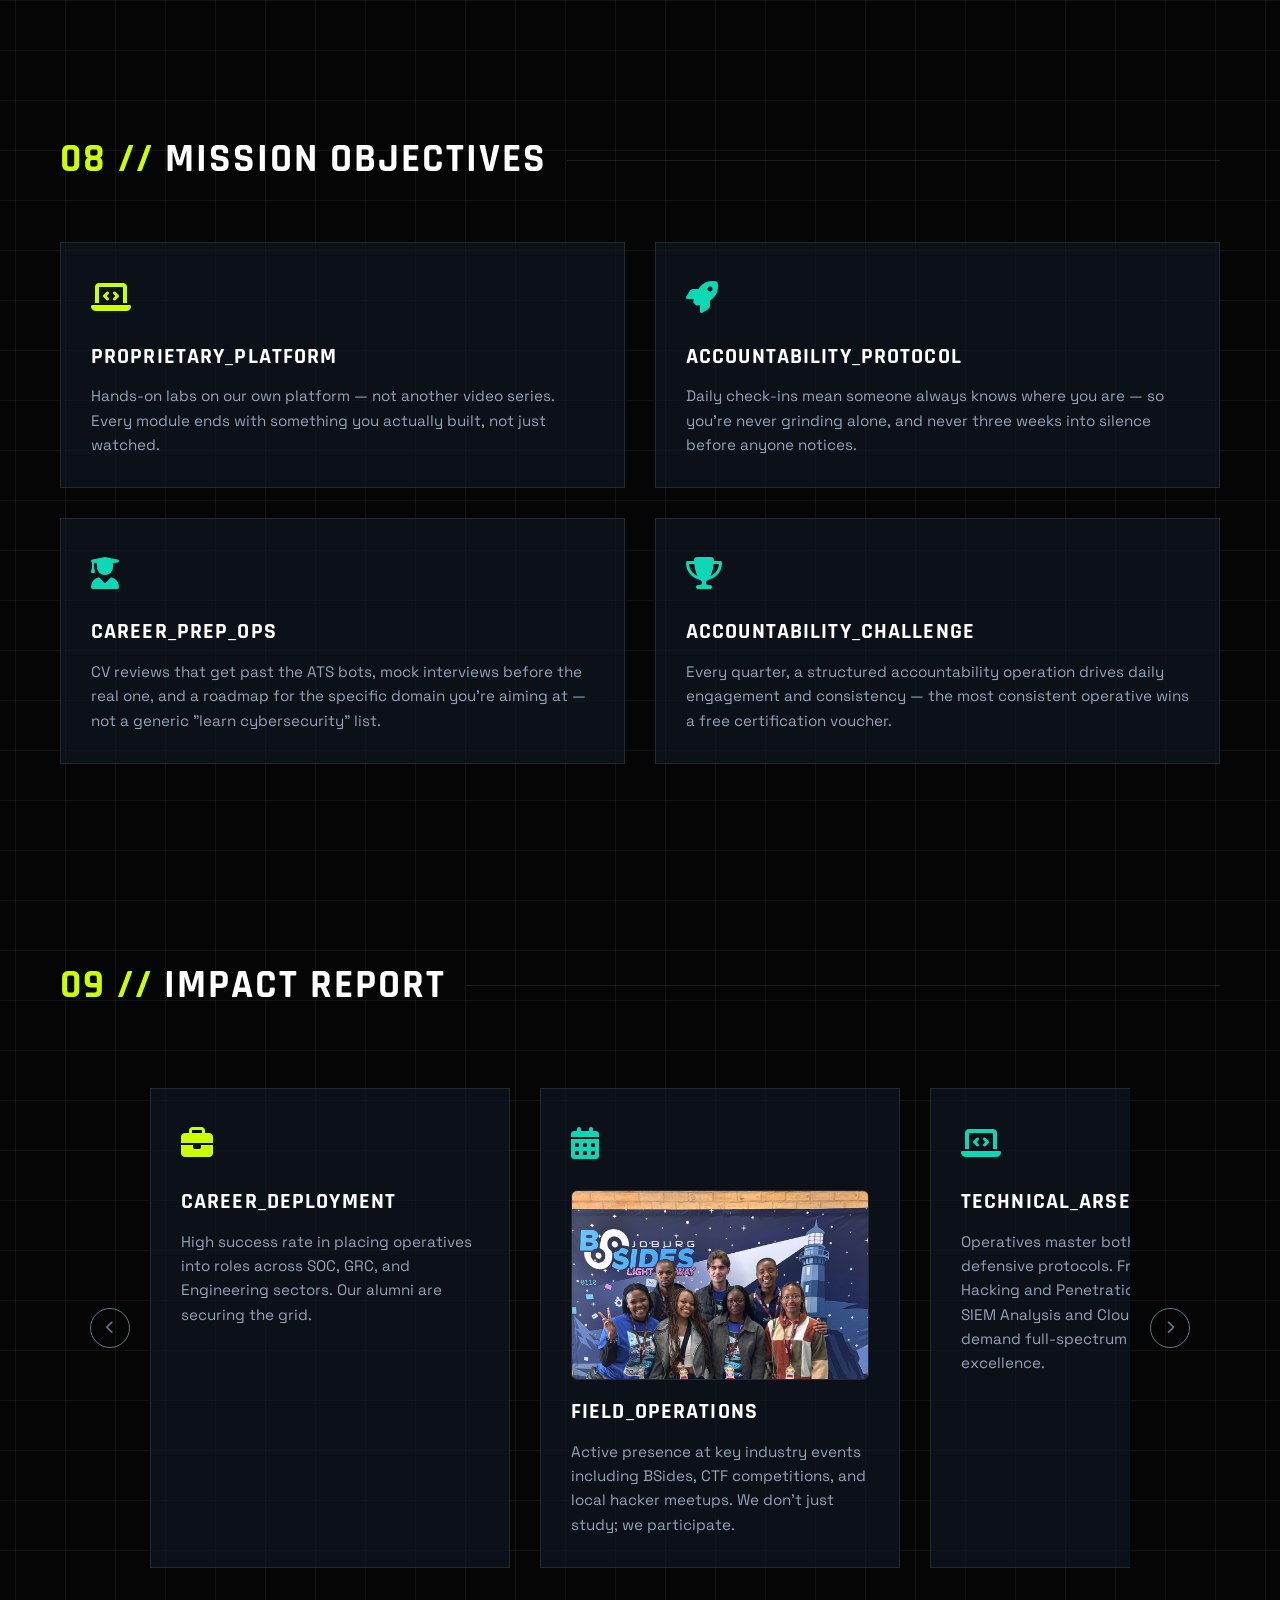
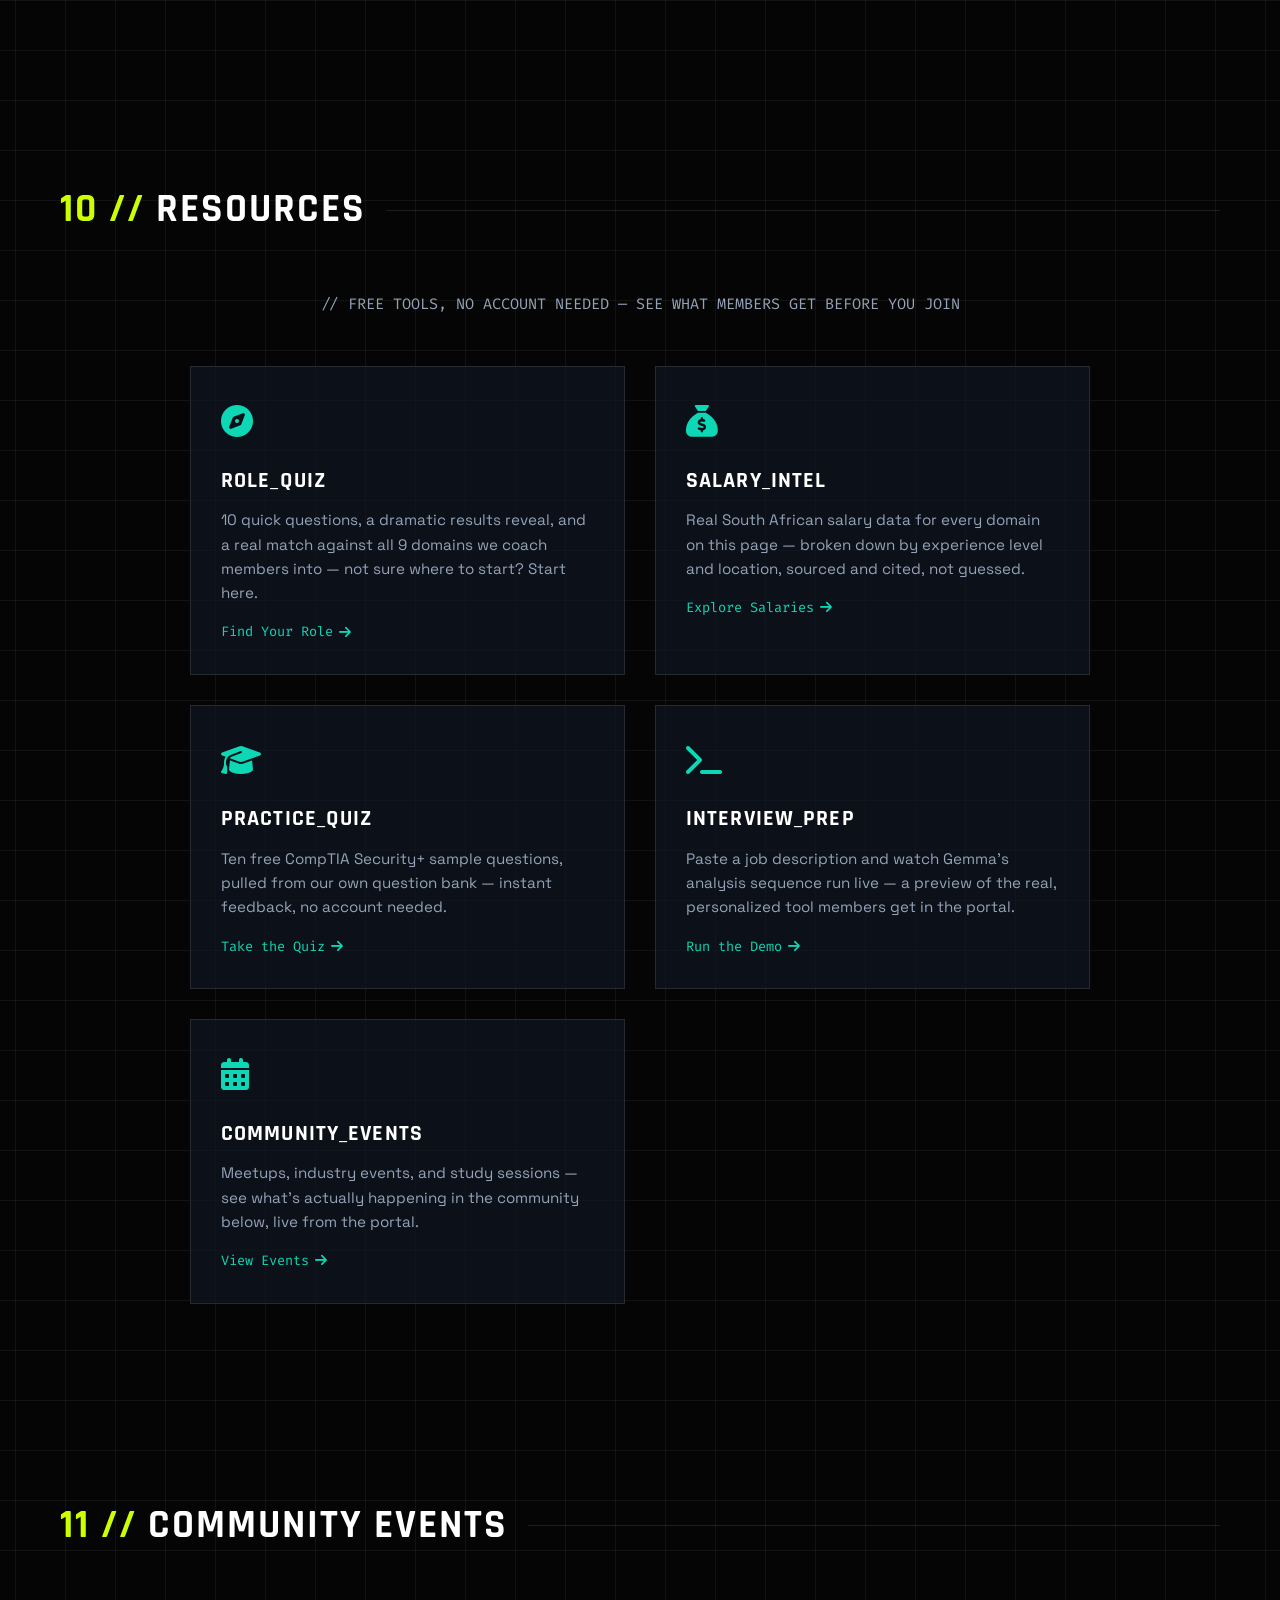
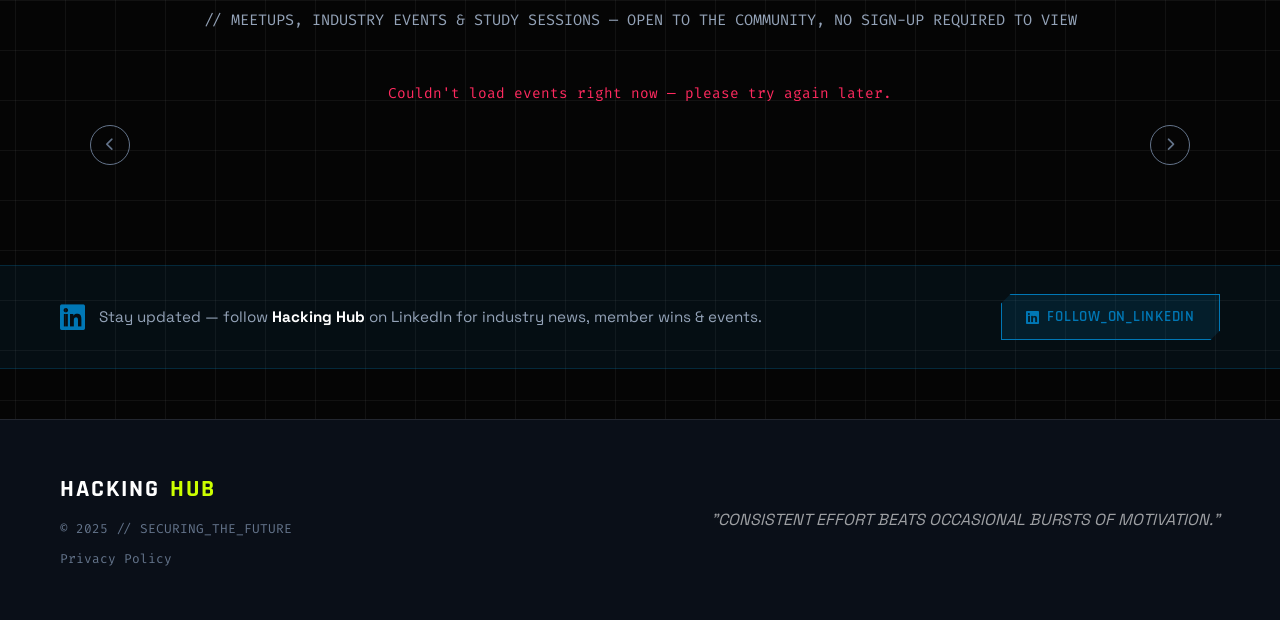
==== commit 23da55ab: "feat: R200 30-minute consultation with Siya Pricing section gets a one-off consultation card. The bu" ====
--- a/index.html
+++ b/index.html
@@ -38,7 +38,7 @@
     <meta name="twitter:title" content="Get Into Cybersecurity in South Africa | Hacking Hub">
     <meta name="twitter:description" content="A South African cybersecurity career accelerator — coach-built roadmaps, real salary data, hands-on prep, and a community, to help you land your first role in security.">
     <meta name="twitter:image" content="https://hackinghub.co.za/images/hacking-hub-logo.png">
-    <link rel="stylesheet" href="styles.css?v=3">
+    <link rel="stylesheet" href="styles.css?v=4">
     <!-- FontAwesome for Icons -->
     <link rel="stylesheet" href="https://cdnjs.cloudflare.com/ajax/libs/font-awesome/6.4.0/css/all.min.css">
     <!-- Google AdSense -->
@@ -943,6 +943,43 @@
 
             </div>
 
+            <!-- One-off 30-minute consultation: the low-cost way in for people who
+                 don't want a programme. Paid when booking on Cal.com. -->
+            <div class="consult-card">
+                <div class="consult-main">
+                    <div class="pricing-tier-label text-cyan" style="margin-bottom: 10px;">ONE_OFF_CONSULTATION</div>
+                    <h3 class="consult-title">Just want to talk it through? Book 30 minutes with Siya.</h3>
+                    <p class="consult-desc">Not ready for a programme? Get a 30-minute one-on-one call about anything on your cyber journey: where to start, which certification to do next, your CV, switching careers, or your next job move. No membership needed.</p>
+                    <ul class="consult-points">
+                        <li><i class="fa-solid fa-check text-cyan"></i> 30 minutes, one-on-one with the founder</li>
+                        <li><i class="fa-solid fa-check text-cyan"></i> Any cyber career question</li>
+                        <li><i class="fa-solid fa-check text-cyan"></i> Pay once when you book</li>
+                    </ul>
+                </div>
+                <div class="consult-side">
+                    <div class="consult-price"><span class="price-amount text-cyan">R200</span><span class="price-period">/ 30 minutes, once-off</span></div>
+                    <button type="button" class="btn btn-cyan-solid pricing-btn" data-consult-open>BOOK_CONSULTATION()</button>
+                </div>
+            </div>
+
+            <!-- Pay first (PayFast), then pick a time (Cal.com). script.js asks the
+                 consultation-checkout function for a signed PayFast link. -->
+            <dialog id="consult-dialog" class="consult-dialog" aria-labelledby="consult-dialog-title">
+                <form id="consult-form" novalidate>
+                    <button type="button" class="consult-close" data-consult-close aria-label="Close">&times;</button>
+                    <div class="pricing-tier-label text-cyan" style="margin-bottom: 8px;">ONE_OFF_CONSULTATION &middot; R200</div>
+                    <h3 id="consult-dialog-title" class="consult-title">Book 30 minutes with Siya</h3>
+                    <p class="consult-desc">Pay R200 securely with PayFast, then pick a time that suits you.</p>
+                    <label for="consult-name">Your name</label>
+                    <input id="consult-name" name="name" type="text" autocomplete="name" required maxlength="100">
+                    <label for="consult-email">Your email</label>
+                    <input id="consult-email" name="email" type="email" autocomplete="email" required maxlength="200">
+                    <p class="consult-error" id="consult-error" role="alert" hidden></p>
+                    <button type="submit" class="btn btn-cyan-solid pricing-btn" id="consult-submit">PAY_R200_AND_BOOK()</button>
+                    <p class="consult-fine">You’ll be taken to PayFast to pay, then straight to the booking calendar.</p>
+                </form>
+            </dialog>
+
             <p style="text-align: center; color: var(--text-tertiary); font-family: 'Fira Code', monospace; font-size: 0.8rem; margin-top: 50px;">
                 // PRICING SUBJECT TO CHANGE — LOCK IN EARLY FOR BEST RATES
             </p>
@@ -1326,7 +1363,7 @@
     </a>
 
     <script src="nav.js"></script>
-    <script src="script.js?v=3"></script>
+    <script src="script.js?v=4"></script>
 </body>
 
 </html>
--- a/styles.css
+++ b/styles.css
@@ -1650,6 +1650,178 @@
     }
 }
 
+/* One-off consultation card, under the membership cards */
+.consult-card {
+    max-width: 900px;
+    margin: 30px auto 0;
+    background: rgba(14, 215, 181, 0.04);
+    border: 1px solid rgba(14, 215, 181, 0.3);
+    border-radius: 4px;
+    padding: 30px;
+    display: grid;
+    grid-template-columns: minmax(0, 1fr) auto;
+    gap: 30px;
+    align-items: center;
+    position: relative;
+    overflow: hidden;
+    transition: all 0.3s ease;
+}
+
+.consult-card::before {
+    content: '';
+    position: absolute;
+    top: 0;
+    left: 0;
+    width: 100%;
+    height: 2px;
+    background: var(--cyber-cyan);
+}
+
+.consult-card:hover {
+    border-color: var(--cyber-cyan);
+    box-shadow: 0 10px 40px rgba(14, 215, 181, 0.15);
+}
+
+.consult-title {
+    font-size: 1.4rem;
+    margin: 0 0 10px;
+    color: var(--text-primary);
+}
+
+.consult-desc {
+    color: var(--text-secondary);
+    margin: 0 0 14px;
+}
+
+.consult-points {
+    list-style: none;
+    padding: 0;
+    margin: 0;
+    display: flex;
+    flex-wrap: wrap;
+    gap: 8px 22px;
+    font-size: 0.92rem;
+    color: var(--text-secondary);
+}
+
+.consult-points i {
+    margin-right: 6px;
+}
+
+.consult-side {
+    display: flex;
+    flex-direction: column;
+    align-items: center;
+    gap: 14px;
+    text-align: center;
+}
+
+.consult-price {
+    display: flex;
+    flex-direction: column;
+    align-items: center;
+}
+
+.btn-cyan-solid {
+    background: var(--cyber-cyan);
+    color: #000;
+    justify-content: center;
+}
+
+.btn-cyan-solid:hover {
+    background: #4ff0d4;
+    box-shadow: 0 0 20px rgba(14, 215, 181, 0.4);
+    transform: translateY(-2px);
+}
+
+@media (max-width: 768px) {
+    .consult-card {
+        grid-template-columns: 1fr;
+        max-width: 480px;
+        text-align: center;
+    }
+    .consult-points {
+        justify-content: center;
+    }
+}
+
+.consult-dialog {
+    margin: auto;
+    width: min(440px, calc(100vw - 32px));
+    background: var(--bg-card);
+    color: var(--text-primary);
+    border: 1px solid rgba(14, 215, 181, 0.4);
+    border-radius: 4px;
+    padding: 28px;
+}
+
+.consult-dialog::backdrop {
+    background: rgba(0, 0, 0, 0.7);
+    backdrop-filter: blur(4px);
+}
+
+.consult-dialog form {
+    display: flex;
+    flex-direction: column;
+    gap: 8px;
+    position: relative;
+}
+
+.consult-dialog label {
+    font-family: 'Fira Code', monospace;
+    font-size: 0.75rem;
+    color: var(--text-secondary);
+    margin-top: 6px;
+}
+
+.consult-dialog input {
+    background: rgba(255, 255, 255, 0.04);
+    border: 1px solid var(--border-color);
+    color: var(--text-primary);
+    padding: 12px 14px;
+    font-size: 1rem;
+    border-radius: 2px;
+}
+
+.consult-dialog input:focus {
+    outline: none;
+    border-color: var(--cyber-cyan);
+}
+
+.consult-dialog .pricing-btn {
+    margin-top: 12px;
+    width: 100%;
+}
+
+.consult-dialog .pricing-btn:disabled {
+    opacity: 0.6;
+    cursor: wait;
+}
+
+.consult-close {
+    position: absolute;
+    top: -14px;
+    right: -10px;
+    background: none;
+    border: none;
+    color: var(--text-secondary);
+    font-size: 1.6rem;
+    cursor: pointer;
+}
+
+.consult-error {
+    color: var(--cyber-red);
+    font-size: 0.85rem;
+    margin: 6px 0 0;
+}
+
+.consult-fine {
+    font-size: 0.75rem;
+    color: var(--text-tertiary);
+    margin: 6px 0 0;
+    text-align: center;
+}
+
 /* ===== LINKEDIN CTA BANNER ===== */
 .linkedin-banner {
     background: rgba(0, 119, 181, 0.08);
